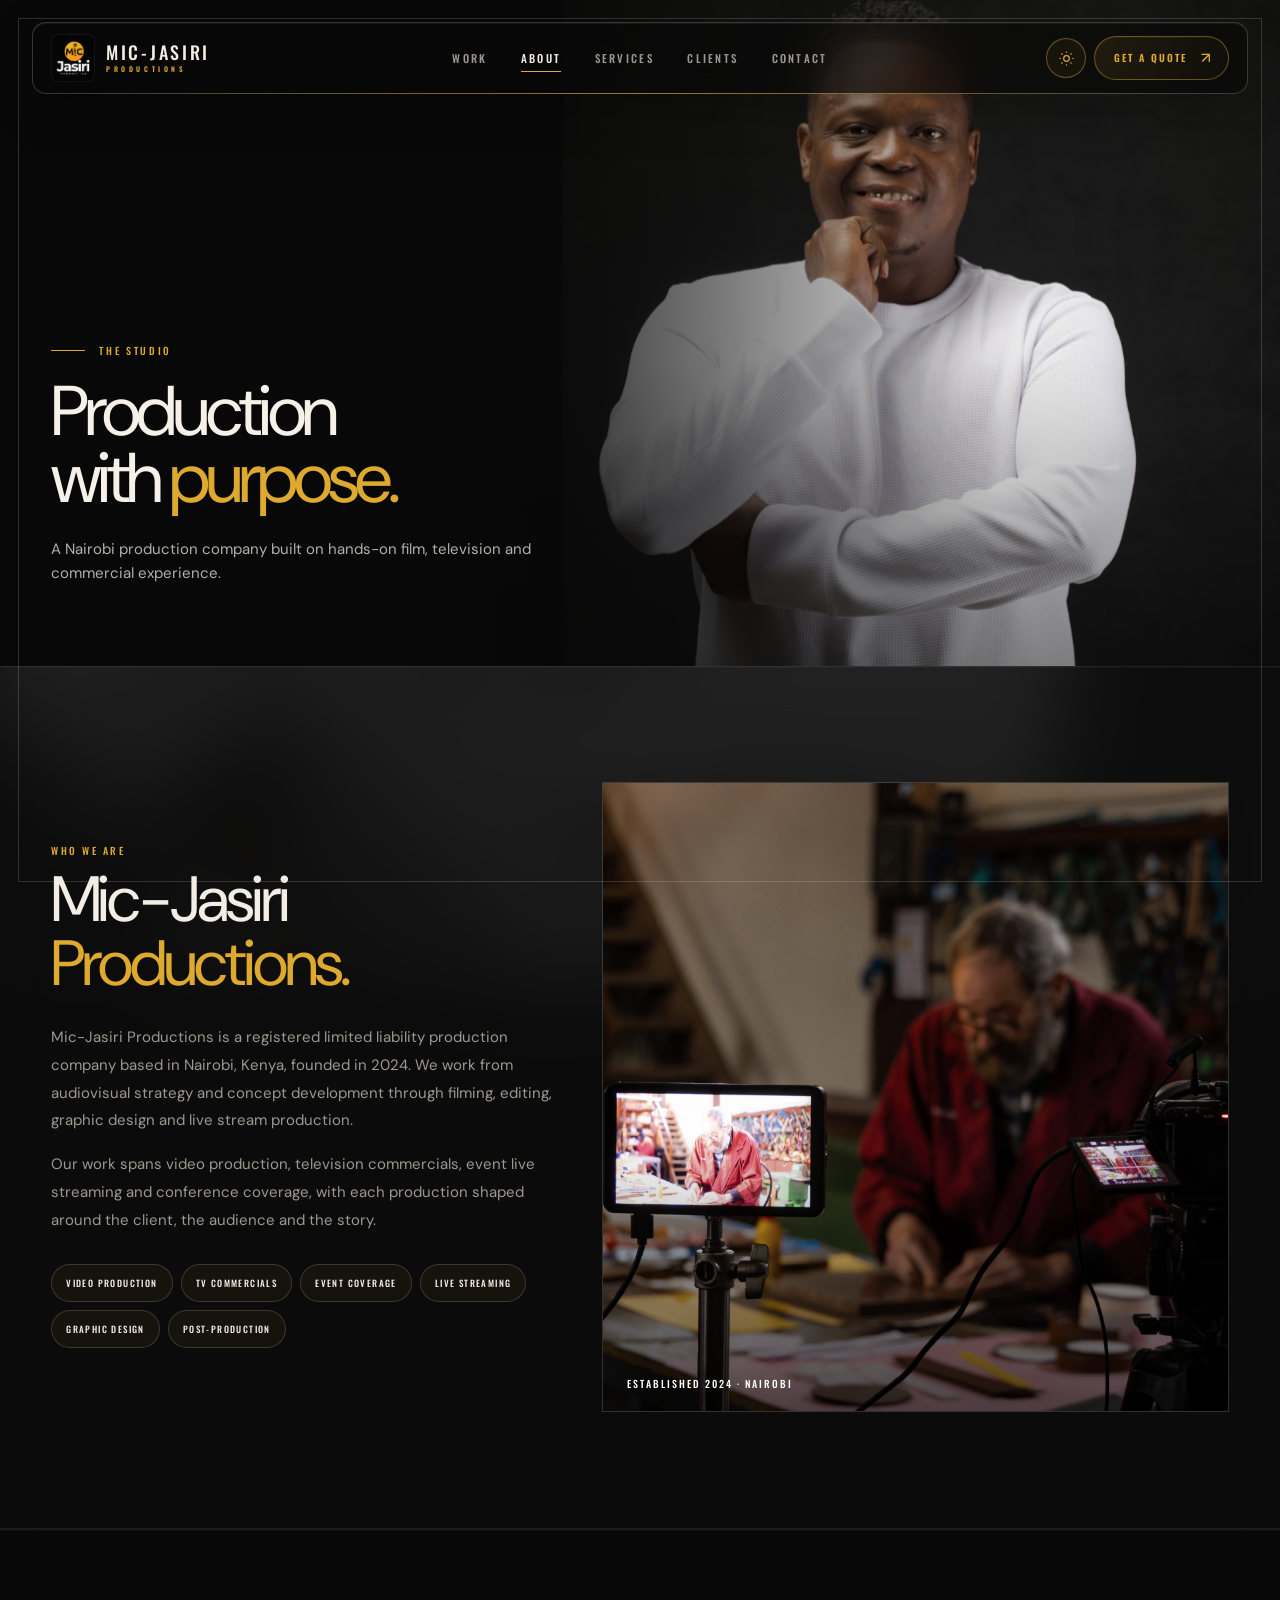
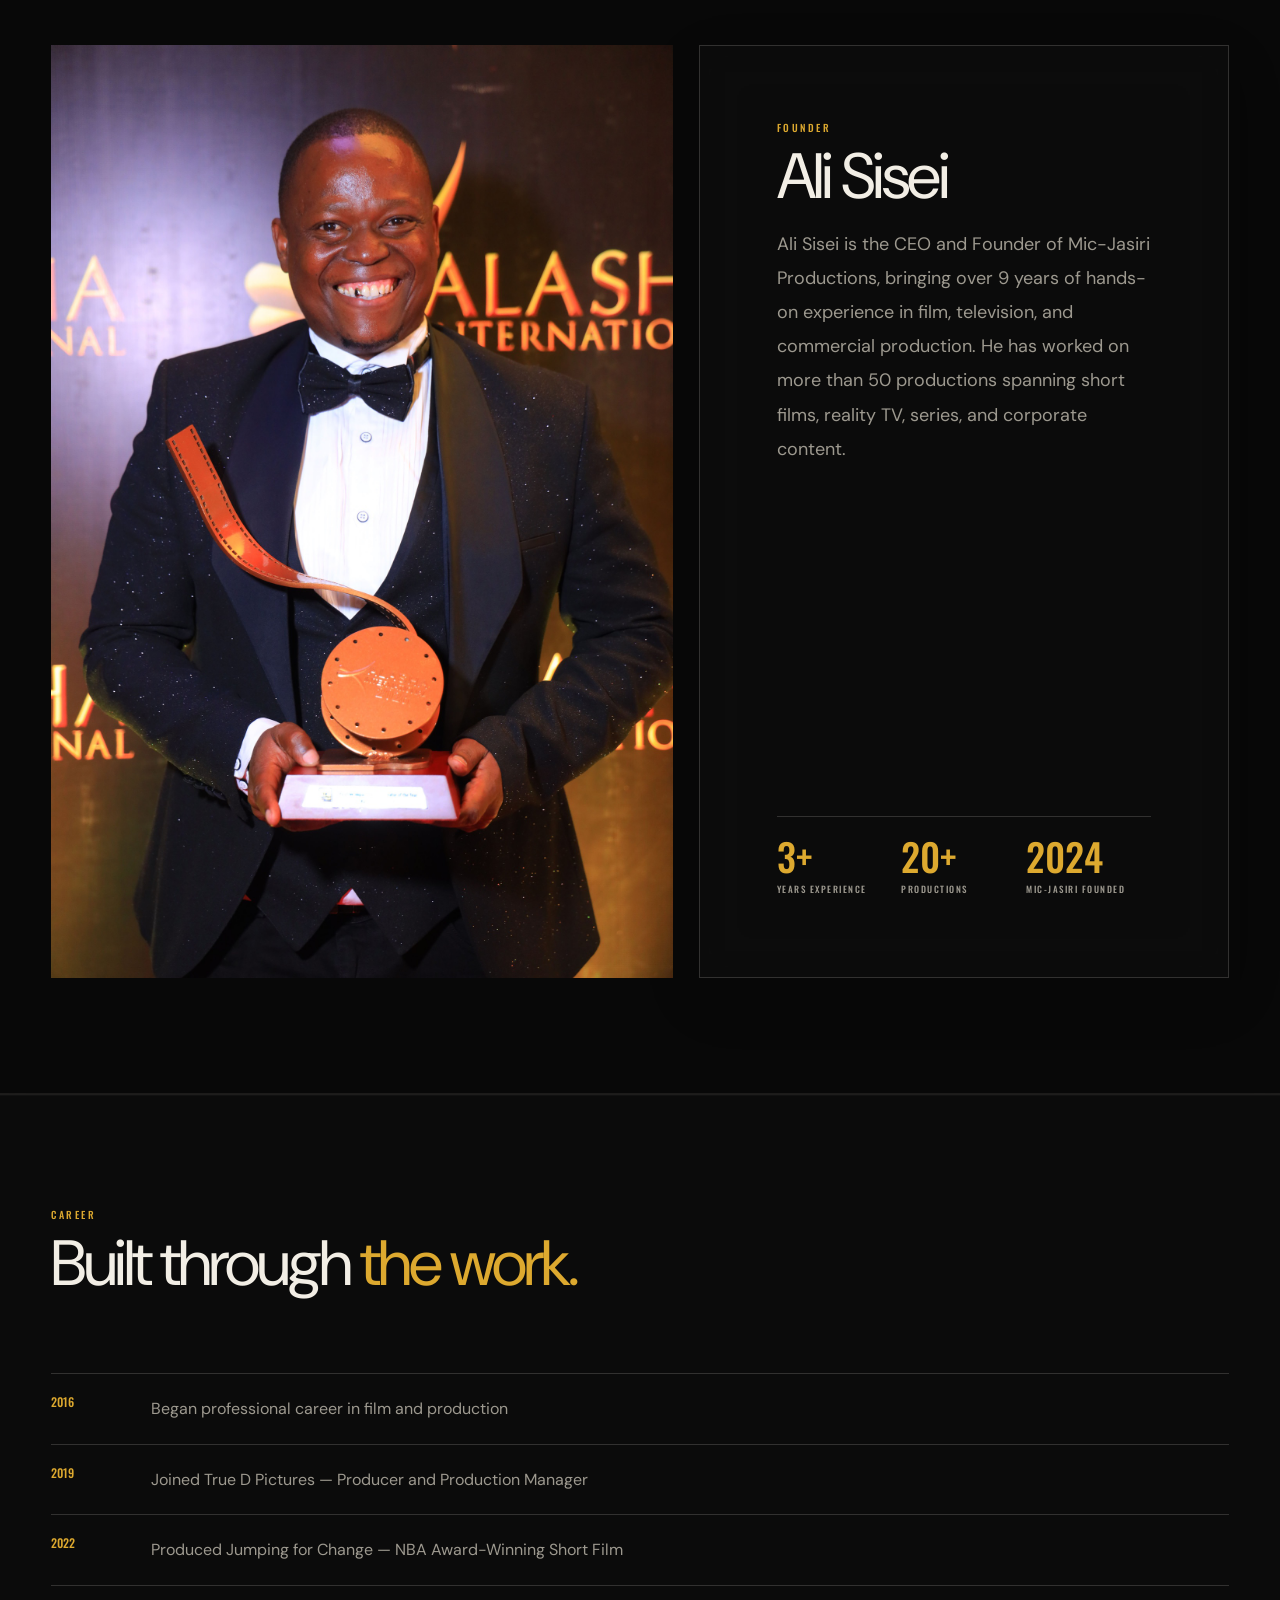
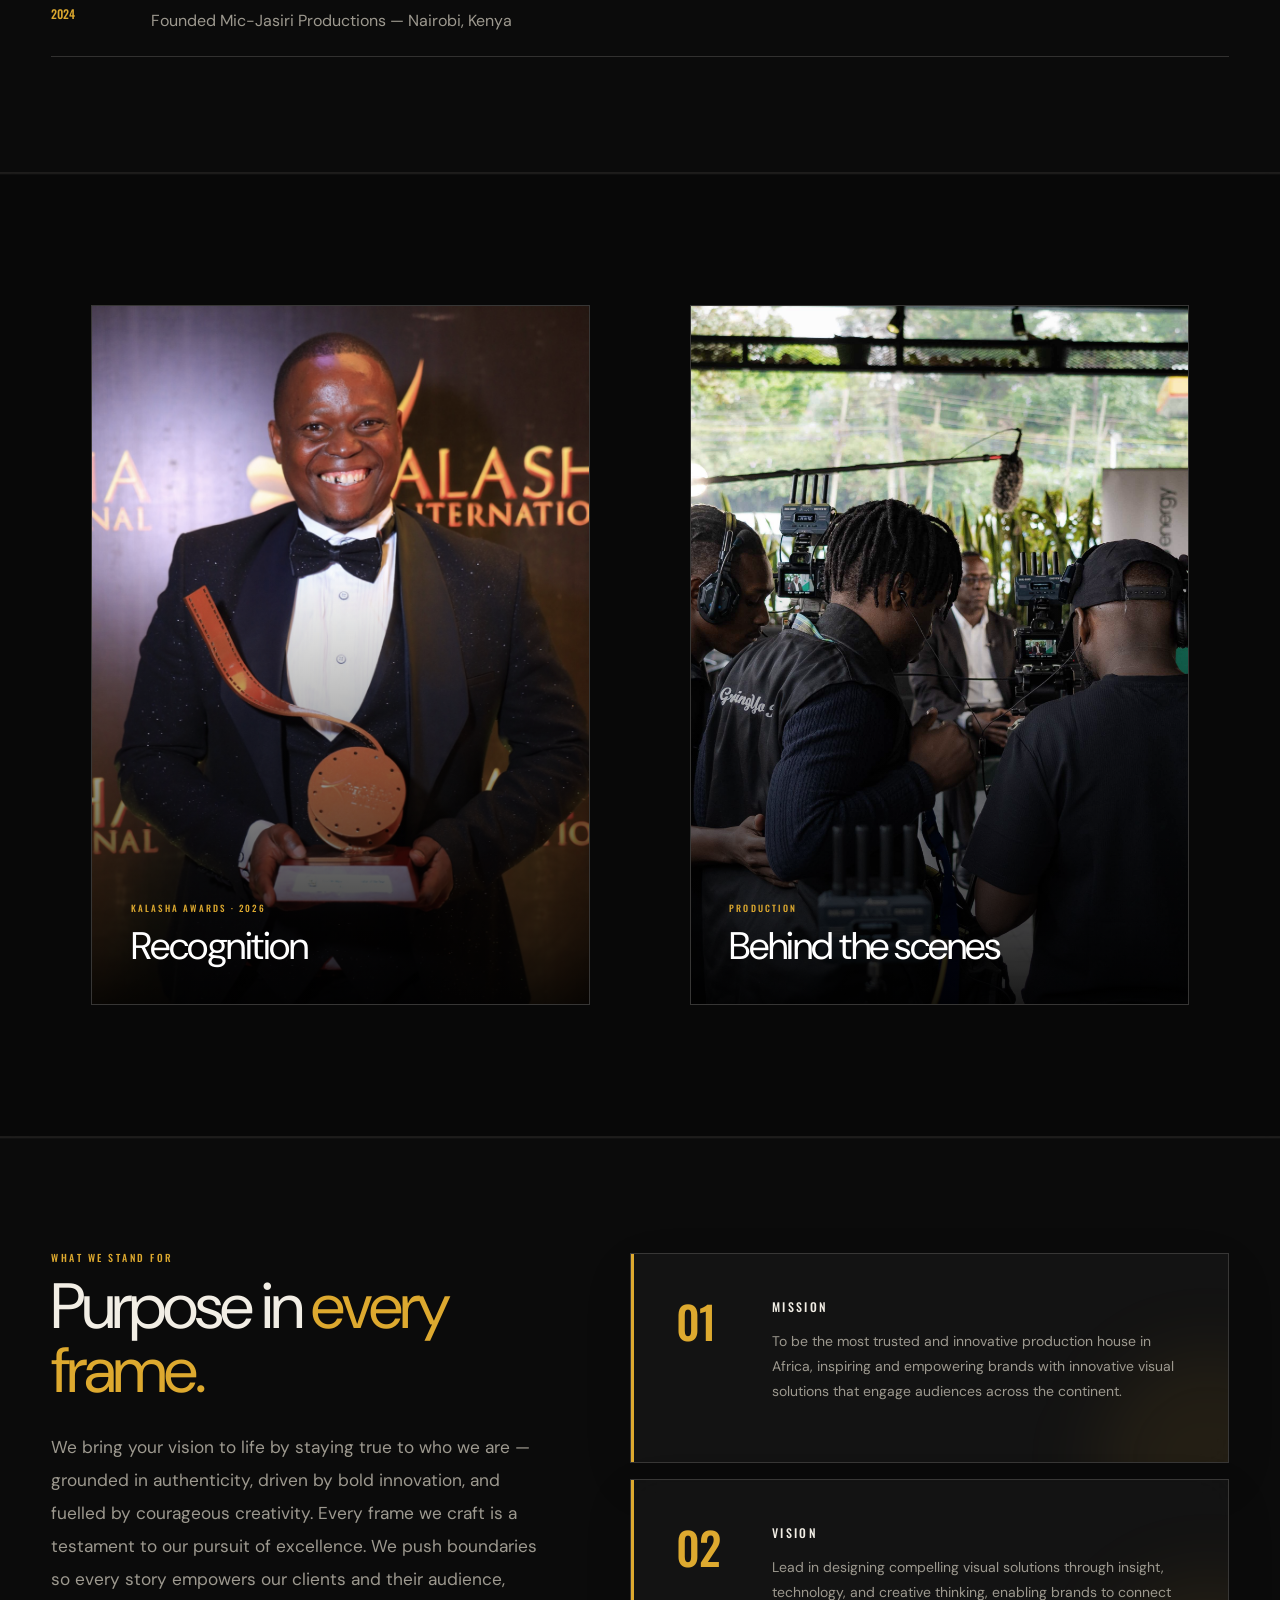
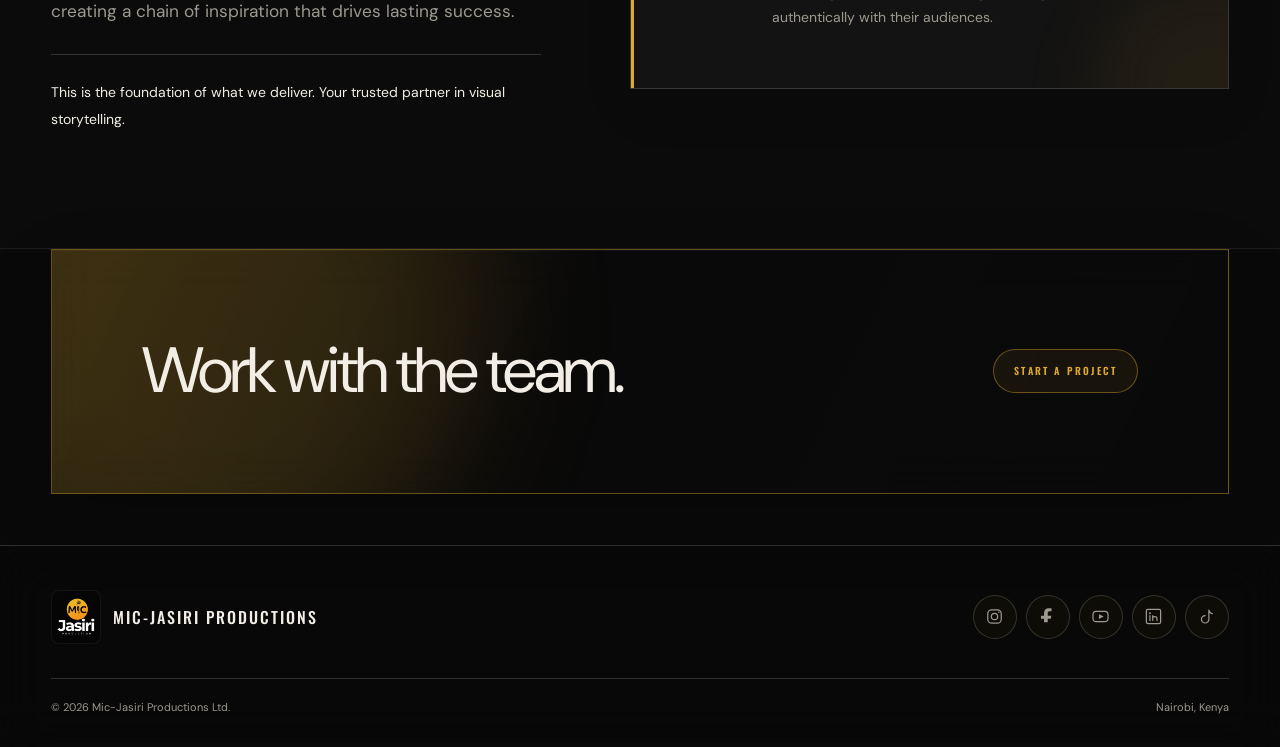
==== about.html @ e240ed96 "feat: add mission and vision section" ====
<!doctype html><html lang="en" data-theme="dark"><head><meta charset="utf-8"><meta name="viewport" content="width=device-width,initial-scale=1"><meta name="theme-color" content="#090909"><meta name="description" content="Meet Mic-Jasiri Productions and founder Ali Sisei."><title>About | Mic-Jasiri Productions</title><link rel="icon" href="faviconL.png"><link rel="stylesheet" href="assets/css/site.css?v=20260901-8"><script>(()=>{try{document.documentElement.dataset.theme=localStorage.getItem('micjasiri-theme')||'dark'}catch(error){}})()</script></head><body><a class="skip" href="#main">Skip to content</a><div class="site-frame" aria-hidden="true"></div><div class="page-wipe" aria-hidden="true"></div>
<header class="site-nav"><a class="brand" href="index.html" aria-label="Mic-Jasiri Productions home"><span class="brand-mark" aria-hidden="true"><img class="brand-logo" src="mic-jasiri-logo-white.png" alt=""></span><span class="brand-wordmark"><strong>MIC-JASIRI</strong><span>Productions</span></span></a><nav class="desktop-nav" aria-label="Primary navigation"><a href="work.html">Work</a><a href="about.html" aria-current="page">About</a><a href="services.html">Services</a><a href="clients.html">Clients</a><a href="contact.html">Contact</a></nav><div class="nav-actions"><button class="icon-button" type="button" data-theme-toggle aria-label="Switch to light mode" aria-pressed="false"><svg class="sun" viewBox="0 0 24 24"><circle cx="12" cy="12" r="4"/><path d="M12 2v2M12 20v2M4.9 4.9l1.4 1.4M17.7 17.7l1.4 1.4M2 12h2M20 12h2M4.9 19.1l1.4-1.4M17.7 6.3l1.4-1.4"/></svg><svg class="moon" viewBox="0 0 24 24"><path d="M20.5 14.2A8.5 8.5 0 0 1 9.8 3.5a8.5 8.5 0 1 0 10.7 10.7Z"/></svg></button><a class="quote-button" href="contact.html">Get a quote</a><button class="menu-button" type="button" data-menu-toggle aria-label="Open navigation menu" aria-expanded="false" aria-controls="mobilePanel"><span></span><span></span><span></span></button></div></header>
<nav class="mobile-panel" id="mobilePanel" data-mobile-panel aria-label="Mobile navigation" aria-hidden="true"><a href="index.html">Home</a><a href="work.html">Work</a><a href="about.html" aria-current="page">About</a><a href="services.html">Services</a><a href="clients.html">Clients</a><a href="contact.html">Contact</a></nav>
<main id="main"><section class="hero page-hero about-hero"><div class="hero-media"><img src="ali.jpg" alt="Ali Sisei, CEO and founder of Mic-Jasiri Productions"></div><div class="hero-content reveal"><div class="eyebrow">The studio</div><h1>Production with <em>purpose.</em></h1><p class="hero-copy">A Nairobi production company built on hands-on film, television and commercial experience.</p></div></section>
<section class="section alt"><div class="about-company-grid"><div class="about-company-copy reveal"><div class="kicker">Who we are</div><h2>Mic-Jasiri <em>Productions.</em></h2><p>Mic-Jasiri Productions is a registered limited liability production company based in Nairobi, Kenya, founded in 2024. We work from audiovisual strategy and concept development through filming, editing, graphic design and live stream production.</p><p>Our work spans video production, television commercials, event live streaming and conference coverage, with each production shaped around the client, the audience and the story.</p><div class="about-capabilities" aria-label="Production capabilities"><span>Video production</span><span>TV commercials</span><span>Event coverage</span><span>Live streaming</span><span>Graphic design</span><span>Post-production</span></div></div><figure class="about-company-image reveal"><img src="REMY4420.jpg" alt="Behind-the-scenes camera and production monitor filming an artisan at work" loading="lazy"><figcaption>Established 2024 · Nairobi</figcaption></figure></div></section>
<section class="section"><div class="intro-grid"><div class="intro-image reveal"><img src="IMG_2493.JPG" alt="Ali Sisei holding a film award at the Kalasha International Film and TV Awards" loading="lazy"></div><div class="intro-copy reveal"><div><div class="kicker">Founder</div><h2>Ali Sisei</h2><p>Ali Sisei is the CEO and Founder of Mic-Jasiri Productions, bringing over 9 years of hands-on experience in film, television, and commercial production. He has worked on more than 50 productions spanning short films, reality TV, series, and corporate content.</p></div><div class="stats"><div class="stat"><strong>3+</strong><span>Years experience</span></div><div class="stat"><strong>20+</strong><span>Productions</span></div><div class="stat"><strong>2024</strong><span>Mic-Jasiri founded</span></div></div></div></div></section>
<section class="section alt"><div class="section-heading reveal"><div><div class="kicker">Career</div><h2>Built through <em>the work.</em></h2></div></div><div class="timeline reveal"><div class="timeline-row"><strong>2016</strong><span>Began professional career in film and production</span></div><div class="timeline-row"><strong>2019</strong><span>Joined True D Pictures — Producer and Production Manager</span></div><div class="timeline-row"><strong>2022</strong><span>Produced Jumping for Change — NBA Award-Winning Short Film</span></div><div class="timeline-row"><strong>2024</strong><span>Founded Mic-Jasiri Productions — Nairobi, Kenya</span></div></div></section>
<section class="section"><div class="work-grid"><figure class="work-card reveal"><img src="assets/work/kalasha-2026.jpg" alt="Ali Sisei at the Kalasha Awards in 2026" loading="lazy"><figcaption class="work-meta"><span>Kalasha Awards · 2026</span><h3>Recognition</h3></figcaption></figure><figure class="work-card reveal"><img src="REM00304.jpg" alt="Mic-Jasiri production still" loading="lazy"><figcaption class="work-meta"><span>Production</span><h3>Behind the scenes</h3></figcaption></figure></div></section>
<section class="section alt values-section"><div class="values-layout"><div class="values-statement reveal"><div class="kicker">What we stand for</div><h2>Purpose in <em>every frame.</em></h2><p>We bring your vision to life by staying true to who we are — grounded in authenticity, driven by bold innovation, and fuelled by courageous creativity. Every frame we craft is a testament to our pursuit of excellence. We push boundaries so every story empowers our clients and their audience, creating a chain of inspiration that drives lasting success.</p><p class="values-closing">This is the foundation of what we deliver. Your trusted partner in visual storytelling.</p></div><div class="values-principles"><article class="value-card reveal"><span class="value-number">01</span><div><h3>Mission</h3><p>To be the most trusted and innovative production house in Africa, inspiring and empowering brands with innovative visual solutions that engage audiences across the continent.</p></div></article><article class="value-card reveal"><span class="value-number">02</span><div><h3>Vision</h3><p>Lead in designing compelling visual solutions through insight, technology, and creative thinking, enabling brands to connect authentically with their audiences.</p></div></article></div></div></section>
<section class="cta-panel reveal"><h2>Work with the team.</h2><a class="button" href="contact.html">Start a project</a></section></main>
<footer class="footer"><div class="footer-top"><a class="footer-brand" href="index.html"><span class="footer-brand-mark" aria-hidden="true"><img class="brand-logo" src="mic-jasiri-logo-white.png" alt=""></span><strong>MIC-JASIRI PRODUCTIONS</strong></a><div class="socials social-icons" aria-label="Social media"><a href="https://www.instagram.com/mic_jasiri?igsh=bXJtYTFuajl4eHQ2&amp;utm_source=qr" target="_blank" rel="noopener" aria-label="Instagram"><svg viewBox="0 0 24 24" aria-hidden="true"><rect x="3.5" y="3.5" width="17" height="17" rx="5"/><circle cx="12" cy="12" r="4"/><circle class="social-dot" cx="17.5" cy="6.7" r="1"/></svg></a><a href="https://www.facebook.com/share/1CodxeUPYJ/?mibextid=wwXIfr" target="_blank" rel="noopener" aria-label="Facebook"><svg viewBox="0 0 24 24" aria-hidden="true"><path class="social-fill" d="M14.2 8.2h3V4.4c-.5-.1-2.2-.2-4.1-.2-4 0-6.7 2.4-6.7 6.9V15H2v4.3h4.4V24h5.3v-4.7h4.4l.7-4.3h-5.1v-3.5c0-1.3.4-3.3 2.5-3.3Z" transform="translate(2 -2) scale(.88)"/></svg></a><a href="https://www.youtube.com/@MICJASIRI" target="_blank" rel="noopener" aria-label="YouTube"><svg viewBox="0 0 24 24" aria-hidden="true"><rect x="2.5" y="5.5" width="19" height="13" rx="4"/><path class="social-fill" d="m10 9 6 3-6 3Z"/></svg></a><a href="https://www.linkedin.com/company/mic-jasiri/" target="_blank" rel="noopener" aria-label="LinkedIn"><svg viewBox="0 0 24 24" aria-hidden="true"><rect x="3" y="3" width="18" height="18" rx="2"/><circle class="social-fill" cx="7.5" cy="8" r="1.3"/><path d="M7.5 11v6M11 17v-6m0 2.6c.8-1.8 5.5-2.2 5.5 1.5V17"/></svg></a><a href="https://www.tiktok.com/@mic.jasiri.produc?_r=1&amp;_t=ZS-95igLde9VGX" target="_blank" rel="noopener" aria-label="TikTok"><svg viewBox="0 0 24 24" aria-hidden="true"><path d="M15 4v11.5a4.7 4.7 0 1 1-4.7-4.7M15 4c.4 2.5 1.8 4 4.5 4.5"/></svg></a></div></div><div class="footer-bottom"><span>© 2026 Mic-Jasiri Productions Ltd.</span><span>Nairobi, Kenya</span></div></footer><script src="assets/js/site.js"></script></body></html>
---- assets/css/site.css ----
@import url('https://fonts.googleapis.com/css2?family=DM+Sans:wght@300;400;500;600&family=Oswald:wght@400;500;600&family=Playfair+Display:ital,wght@0,500;1,500&display=swap');

:root{
  color-scheme:dark;
  --bg:#090909;--surface:#101010;--surface-2:#171717;--text:#f2eee5;--muted:#9d998f;
  --yellow:#dda92f;--line:rgba(244,238,229,.17);--line-strong:rgba(221,169,47,.42);
  --ribbon:rgba(8,8,8,.68);--frame:18px;--gutter:clamp(20px,4vw,64px);--nav-h:72px;
  --sans:'DM Sans',sans-serif;--cond:'Oswald',sans-serif;--serif:'Playfair Display',serif;
}
html[data-theme="light"]{color-scheme:light;--bg:#ece8df;--surface:#f7f3eb;--surface-2:#ddd7cb;--text:#17140f;--muted:#716b61;--yellow:#9a6200;--line:rgba(23,20,15,.18);--line-strong:rgba(154,98,0,.4);--ribbon:rgba(247,243,235,.7)}
*{box-sizing:border-box}html{scroll-behavior:smooth;scroll-padding-top:calc(var(--nav-h) + 42px)}body{margin:0;background:var(--bg);color:var(--text);font-family:var(--sans);font-size:16px;line-height:1.6;overflow-x:hidden}body.menu-open{overflow:hidden}a{color:inherit;text-decoration:none}img,video{display:block;max-width:100%}button,input,select,textarea{font:inherit}.skip{position:fixed;left:18px;top:-80px;z-index:1000;background:var(--yellow);color:#090909;padding:12px 18px}.skip:focus{top:18px}:focus-visible{outline:2px solid var(--yellow);outline-offset:4px}

.site-frame{position:fixed;z-index:90;inset:var(--frame);border:1px solid var(--line);pointer-events:none}.site-nav{position:fixed;z-index:100;top:clamp(14px,1.8vw,22px);left:50%;transform:translateX(-50%);width:min(1350px,calc(100% - clamp(32px,5vw,80px)));height:var(--nav-h);display:grid;grid-template-columns:minmax(210px,1fr) auto minmax(210px,1fr);align-items:center;padding:0 18px;background:var(--ribbon);border:1px solid rgba(244,238,229,.2);border-radius:14px;box-shadow:0 16px 48px rgba(0,0,0,.22),inset 0 1px rgba(255,255,255,.055);backdrop-filter:blur(24px) saturate(1.16);-webkit-backdrop-filter:blur(24px) saturate(1.16);transition:height .35s,background .35s,box-shadow .35s}.site-nav:after{content:"";position:absolute;left:18px;right:18px;bottom:-1px;height:1px;background:linear-gradient(90deg,transparent,rgba(221,169,47,.22) 18%,rgba(221,169,47,.58) 50%,rgba(221,169,47,.22) 82%,transparent)}.site-nav.compact{height:58px;background:rgba(8,8,8,.82);box-shadow:0 11px 34px rgba(0,0,0,.28),inset 0 1px rgba(255,255,255,.05)}html[data-theme="light"] .site-nav{border-color:rgba(23,20,15,.15);box-shadow:0 16px 42px rgba(60,48,30,.15),inset 0 1px rgba(255,255,255,.52)}html[data-theme="light"] .site-nav.compact{background:rgba(247,243,235,.84)}
.brand{display:flex;align-items:center;gap:11px;justify-self:start;isolation:isolate}.brand-wordmark{display:grid;line-height:1}.brand-wordmark strong{font:500 18px/1 var(--cond);letter-spacing:2.7px}.brand-wordmark span{margin-top:5px;color:var(--yellow);font:600 7px/1 var(--cond);letter-spacing:3.6px;text-transform:uppercase}
.desktop-nav{display:flex;align-items:center;gap:clamp(22px,2.6vw,42px)}.desktop-nav a{position:relative;padding:10px 0;color:var(--muted);font:500 11px/1 var(--cond);letter-spacing:2.3px;text-transform:uppercase;transition:color .25s}.desktop-nav a:after{content:"";position:absolute;left:0;right:100%;bottom:2px;height:1px;background:var(--yellow);transition:right .3s}.desktop-nav a:hover,.desktop-nav a[aria-current="page"]{color:var(--text)}.desktop-nav a:hover:after,.desktop-nav a[aria-current="page"]:after{right:0}
.nav-actions{justify-self:end;display:flex;align-items:center;gap:8px}.icon-button,.menu-button{width:40px;height:40px;display:grid;place-items:center;border:1px solid var(--line-strong);border-radius:50%;background:rgba(221,169,47,.055);color:var(--yellow);cursor:pointer;box-shadow:inset 0 1px rgba(255,255,255,.035)}.icon-button svg{width:17px;height:17px;fill:none;stroke:currentColor;stroke-width:1.7}.icon-button .moon{display:none}html[data-theme="light"] .icon-button .sun{display:none}html[data-theme="light"] .icon-button .moon{display:block}.button{min-height:44px;display:inline-flex;align-items:center;justify-content:center;padding:0 20px;border:1px solid var(--yellow);background:var(--yellow);color:#090909;font:600 10px/1 var(--cond);letter-spacing:2.2px;text-transform:uppercase;transition:transform .25s,background .25s,color .25s}.button:hover{transform:translateY(-2px);background:#edbd4a}.quote-button{min-height:44px;display:inline-flex;align-items:center;justify-content:center;gap:14px;padding:0 17px 0 19px;border:1px solid var(--line-strong);border-radius:999px;background:linear-gradient(110deg,rgba(221,169,47,.1),rgba(221,169,47,.025));color:var(--yellow);font:600 10px/1 var(--cond);letter-spacing:2px;text-transform:uppercase;box-shadow:inset 0 1px rgba(255,255,255,.045);transition:transform .25s,border-color .25s,background .25s,color .25s}.quote-button:after{content:"↗";font:500 15px/1 var(--sans);letter-spacing:0}.quote-button:hover{transform:translateY(-2px);border-color:var(--yellow);background:var(--yellow);color:#090909}.button.ghost{background:transparent;color:var(--text);border-color:var(--line)}.button.ghost:hover{border-color:var(--yellow);color:var(--yellow);background:rgba(221,169,47,.055)}.menu-button{display:none;border-radius:10px}.menu-button span{display:block;width:20px;height:1px;background:currentColor;margin:4px;transition:.25s}.menu-button[aria-expanded="true"] span:first-child{transform:translateY(5px) rotate(45deg)}.menu-button[aria-expanded="true"] span:nth-child(2){opacity:0}.menu-button[aria-expanded="true"] span:last-child{transform:translateY(-5px) rotate(-45deg)}
.mobile-panel{position:fixed;z-index:95;inset:0;background:var(--bg);display:grid;place-content:center;gap:18px;text-align:center;opacity:0;visibility:hidden;transition:opacity .3s,visibility .3s}.mobile-panel.open{opacity:1;visibility:visible}.mobile-panel a{min-height:52px;display:grid;place-items:center;font:500 26px/1 var(--cond);letter-spacing:2px;text-transform:uppercase}.mobile-panel a[aria-current="page"]{color:var(--yellow)}

.page{min-height:100vh}.hero{position:relative;min-height:100svh;padding:calc(var(--nav-h) + 72px) var(--gutter) 54px;display:grid;align-items:end;isolation:isolate}.hero-media{position:absolute;inset:0;z-index:-3;overflow:hidden}.hero-media img,.hero-media video{width:100%;height:100%;object-fit:cover}.hero-media video{filter:saturate(.82) contrast(1.05)}.hero:before{content:"";position:absolute;z-index:-2;inset:0;background:linear-gradient(90deg,rgba(0,0,0,.8) 0%,rgba(0,0,0,.38) 46%,rgba(0,0,0,.16)),linear-gradient(0deg,rgba(0,0,0,.65),transparent 55%)}.hero-content{width:min(620px,62vw);padding-bottom:clamp(24px,5vw,72px);color:#f5f1e8}.eyebrow{display:flex;align-items:center;gap:14px;margin-bottom:22px;color:var(--yellow);font:500 10px/1 var(--cond);letter-spacing:2.7px;text-transform:uppercase}.eyebrow:before{content:"";width:34px;height:1px;background:currentColor}.hero h1{margin:0;font:400 clamp(48px,6.2vw,88px)/.96 var(--sans);letter-spacing:-4px;text-wrap:balance}.hero h1 em{color:var(--yellow);font-style:normal}.hero-copy{max-width:510px;margin:24px 0 0;color:rgba(245,241,232,.72);font-size:15px}.hero-actions{display:flex;gap:12px;align-items:center;margin-top:30px}.hero-cue{position:absolute;right:var(--gutter);bottom:45px;color:rgba(255,255,255,.7);font:500 9px/1 var(--cond);letter-spacing:2.2px;text-transform:uppercase}.hero-cue span{color:var(--yellow);font-size:18px;margin-left:12px}
.hero-actions .button.ghost{color:#fff;border-color:rgba(255,255,255,.38)}
.home-hero{min-height:100svh}.home-hero .hero-content{padding-bottom:12vh}.page-hero{min-height:74svh}.page-hero .hero-content{padding-bottom:3vh}.page-hero h1{font-size:clamp(46px,5.5vw,78px)}
.home-hero:before{background:linear-gradient(90deg,rgba(0,0,0,.58),rgba(0,0,0,.14) 58%,rgba(0,0,0,.08)),linear-gradient(0deg,rgba(0,0,0,.52),transparent 52%)}.home-hero .home-hero-copy{width:min(540px,calc(100vw - (var(--gutter) * 2)));margin-bottom:clamp(24px,4vw,54px);padding-bottom:0;text-shadow:0 3px 26px rgba(0,0,0,.38)}.home-hero .home-hero-copy h1{font-size:clamp(40px,4.5vw,60px);line-height:.98;letter-spacing:-2.8px}.home-hero .home-hero-copy .eyebrow{margin-bottom:17px}.home-hero .home-hero-copy .hero-actions{margin-top:26px}.home-glass-action{min-height:48px;display:inline-flex;align-items:center;justify-content:center;gap:14px;padding:0 20px;border:1px solid rgba(245,241,232,.28);border-radius:999px;background:rgba(8,8,8,.28);box-shadow:inset 0 1px rgba(255,255,255,.06),0 10px 32px rgba(0,0,0,.14);backdrop-filter:blur(18px) saturate(1.12);-webkit-backdrop-filter:blur(18px) saturate(1.12);color:#f5f1e8;font:500 10px/1 var(--cond);letter-spacing:1.7px;text-transform:uppercase;transition:background .25s,border-color .25s,color .25s,transform .25s}.home-glass-action span{color:var(--yellow);font-size:14px}.home-glass-action:hover{transform:translateY(-2px);border-color:rgba(221,169,47,.7);background:rgba(221,169,47,.12);color:#fff}.home-work{position:relative}.home-section-heading{display:grid;grid-template-columns:1fr minmax(260px,420px);gap:40px;align-items:end;margin-bottom:34px}.home-section-heading h2{margin:0;font:400 clamp(34px,4.1vw,58px)/1.03 var(--sans);letter-spacing:-2.5px}.home-section-heading h2 em{color:var(--yellow);font-style:normal}.home-section-heading p{margin:0;color:var(--muted);font-size:14px}.home-work-tabs{display:flex;gap:8px;margin-bottom:16px;overflow-x:auto;scrollbar-width:none}.home-work-tabs::-webkit-scrollbar{display:none}.home-work-tabs button{flex:0 0 auto;min-height:46px;display:inline-flex;align-items:center;gap:14px;padding:0 20px;border:1px solid var(--line);border-radius:999px;background:rgba(10,10,10,.28);color:var(--muted);font:500 10px/1 var(--cond);letter-spacing:1.6px;text-transform:uppercase;cursor:pointer;transition:background .25s,border-color .25s,color .25s}.home-work-tabs button span{color:var(--yellow);font-size:8px}.home-work-tabs button:hover{border-color:var(--line-strong);color:var(--text)}.home-work-tabs button[aria-selected="true"]{border-color:var(--line-strong);background:rgba(221,169,47,.1);color:var(--text)}.home-feature-panel[hidden]{display:none}.home-feature-panel.is-active{animation:work-in .42s ease both}.home-feature-card{position:relative;display:block;height:clamp(340px,42vw,540px);overflow:hidden;border:1px solid var(--line);color:#fff}.home-feature-card img{width:100%;height:100%;object-fit:cover;filter:saturate(.82);transition:transform .75s cubic-bezier(.2,.7,.2,1),filter .45s}.home-feature-card:after{content:"";position:absolute;inset:0;background:linear-gradient(90deg,rgba(0,0,0,.74),rgba(0,0,0,.06) 64%),linear-gradient(0deg,rgba(0,0,0,.58),transparent 48%)}.home-feature-card:hover img{transform:scale(1.025);filter:saturate(1)}.home-feature-copy{position:absolute;z-index:2;left:clamp(24px,4vw,54px);bottom:clamp(24px,4vw,48px);display:grid}.home-feature-copy>span{color:var(--yellow);font:500 9px/1 var(--cond);letter-spacing:2px;text-transform:uppercase}.home-feature-copy strong{margin-top:10px;font:400 clamp(30px,4vw,54px)/1 var(--sans);letter-spacing:-2px}.home-feature-copy small{margin-top:18px;color:rgba(255,255,255,.72);font:500 9px/1 var(--cond);letter-spacing:1.6px;text-transform:uppercase}.home-work-footer{min-height:76px;display:flex;align-items:center;justify-content:space-between;gap:24px;border-bottom:1px solid var(--line);color:var(--muted);font-size:11px}.home-work-footer>a{min-height:44px;display:inline-flex;align-items:center;gap:12px;color:var(--text);font:500 10px/1 var(--cond);letter-spacing:1.7px;text-transform:uppercase}.home-work-footer>a span{color:var(--yellow);font-size:15px}.home-work-footer>a:hover{color:var(--yellow)}.home-studio .intro-image{min-height:520px}.home-studio .intro-copy{padding:clamp(32px,5vw,66px)}.home-studio .intro-copy h2{font-size:clamp(34px,4.2vw,56px)}
.home-feature-grid{display:grid;grid-template-columns:repeat(2,minmax(0,1fr));gap:clamp(12px,1.5vw,20px)}.home-feature-grid .home-feature-card{height:clamp(330px,34vw,470px)}.home-feature-grid .home-feature-copy{left:clamp(22px,2.6vw,38px);right:22px;bottom:clamp(22px,2.6vw,34px)}.home-feature-grid .home-feature-copy strong{font-size:clamp(27px,3vw,42px)}.home-portfolio-action{display:flex;justify-content:center;padding-top:30px}.home-portfolio-action .button{min-width:min(100%,320px);border-radius:999px;background:rgba(221,169,47,.06)}.home-portfolio-action .button span{margin-left:12px;color:var(--yellow);font-size:15px}.home-portfolio-action .button:hover span{color:inherit}

.section{padding:clamp(78px,9vw,140px) var(--gutter)}.section.alt{background:var(--surface)}.section.image-atmosphere{position:relative;isolation:isolate;overflow:hidden}.section.image-atmosphere:before{content:"";position:absolute;z-index:-2;inset:-44px;background:var(--section-backdrop) center/cover no-repeat;filter:blur(26px) saturate(.7);opacity:.09;transform:scale(1.06)}.section.image-atmosphere:after{content:"";position:absolute;z-index:-1;inset:0;background:linear-gradient(90deg,var(--surface),color-mix(in srgb,var(--surface) 86%,transparent),var(--surface))}.section-heading{display:grid;grid-template-columns:1fr minmax(260px,450px);gap:40px;align-items:end;margin-bottom:clamp(38px,6vw,82px)}.section-heading h2{margin:0;font:400 clamp(38px,5vw,72px)/1 var(--sans);letter-spacing:-3px}.section-heading h2 em{color:var(--yellow);font-style:normal}.section-heading p{margin:0;color:var(--muted);font-size:15px}.kicker{margin-bottom:12px;color:var(--yellow);font:500 10px/1 var(--cond);letter-spacing:2.5px;text-transform:uppercase}
.work-grid{display:grid;grid-template-columns:repeat(12,minmax(0,1fr));gap:clamp(10px,1.5vw,22px)}.work-card{position:relative;grid-column:span 6;min-height:clamp(440px,55vw,700px);overflow:hidden;background:#111;border:1px solid var(--line);color:#fff}.work-card.wide{grid-column:1/-1;min-height:clamp(520px,60vw,780px)}.work-card.third{grid-column:span 4;min-height:480px}.work-card img{position:absolute;inset:0;width:100%;height:100%;object-fit:cover;filter:saturate(.78);transition:transform .8s cubic-bezier(.2,.7,.2,1),filter .5s}.work-card:after{content:"";position:absolute;inset:0;background:linear-gradient(180deg,transparent 38%,rgba(0,0,0,.9))}.work-card:hover img{transform:scale(1.035);filter:saturate(1)}.work-meta{position:absolute;z-index:2;left:clamp(20px,3vw,42px);right:clamp(20px,3vw,42px);bottom:clamp(20px,3vw,38px)}.work-meta span{color:var(--yellow);font:500 9px/1 var(--cond);letter-spacing:2.2px;text-transform:uppercase}.work-meta h3{margin:8px 0 0;font:400 clamp(28px,3vw,48px)/1 var(--sans);letter-spacing:-1.5px}.work-meta p{max-width:500px;margin:12px 0 0;color:rgba(255,255,255,.68);font-size:13px}
.work-hero{min-height:68svh}.work-hero .hero-content{padding-bottom:clamp(26px,4vw,52px)}.work-explorer{position:relative;isolation:isolate;overflow:hidden;background:var(--surface)}.work-explorer:before{content:"";position:absolute;z-index:-2;inset:-38px;background:var(--work-backdrop) center/cover no-repeat;filter:blur(24px) saturate(.75);opacity:.11;transform:scale(1.05);transition:background-image .5s,opacity .5s}.work-explorer:after{content:"";position:absolute;z-index:-1;inset:0;background:linear-gradient(180deg,var(--surface) 0%,color-mix(in srgb,var(--surface) 89%,transparent) 48%,var(--surface) 100%)}.work-intro{display:grid;grid-template-columns:minmax(0,1fr) minmax(280px,430px);gap:40px;align-items:end;margin-bottom:42px}.work-intro h2{margin:0;font:400 clamp(36px,4.3vw,62px)/1 var(--sans);letter-spacing:-2.5px}.work-intro h2 em{color:var(--yellow);font-style:normal}.work-intro p{margin:0;color:var(--muted);font-size:14px}.work-filters{display:flex;gap:10px;padding:10px 0 34px;overflow-x:auto;scrollbar-width:none}.work-filters::-webkit-scrollbar{display:none}.work-filter{flex:0 0 auto;min-height:46px;padding:0 23px;border:1px solid var(--line);border-radius:999px;background:color-mix(in srgb,var(--surface) 84%,transparent);color:var(--muted);font:500 10px/1 var(--cond);letter-spacing:1.8px;text-transform:uppercase;cursor:pointer;transition:background .25s,border-color .25s,color .25s,transform .25s}.work-filter:hover{border-color:var(--line-strong);color:var(--text)}.work-filter[aria-selected="true"]{background:var(--yellow);border-color:var(--yellow);color:#090909}.work-panel[hidden]{display:none}.work-panel.is-active{animation:work-in .42s ease both}@keyframes work-in{from{opacity:0;transform:translateY(12px)}to{opacity:1;transform:none}}.work-panel-head{display:flex;align-items:end;justify-content:space-between;gap:28px;padding:26px 0;border-top:1px solid var(--line)}.work-panel-head span{color:var(--yellow);font:500 10px/1 var(--cond);letter-spacing:2px;text-transform:uppercase}.work-panel-head h3{margin:9px 0 0;font:400 clamp(28px,3vw,43px)/1 var(--sans);letter-spacing:-1.5px}.work-panel-head p{max-width:430px;margin:0;color:var(--muted);font-size:13px}.portfolio-grid{display:grid;grid-template-columns:repeat(3,minmax(0,1fr));gap:14px}.portfolio-card{position:relative;min-height:clamp(390px,40vw,580px);overflow:hidden;border:1px solid var(--line);background:#111;color:#fff}.portfolio-card img{position:absolute;inset:0;width:100%;height:100%;object-fit:cover;filter:saturate(.8);transition:transform .7s cubic-bezier(.2,.7,.2,1),filter .45s}.portfolio-card:after{content:"";position:absolute;inset:0;background:linear-gradient(180deg,transparent 38%,rgba(0,0,0,.88))}.portfolio-card:hover img{transform:scale(1.03);filter:saturate(1)}.portfolio-card .work-meta{left:24px;right:24px;bottom:24px}.portfolio-card .work-meta h3{font-size:clamp(25px,2.4vw,36px)}.portfolio-gallery{display:grid;grid-template-columns:repeat(3,minmax(0,1fr));gap:14px}.portfolio-shot{margin:0;position:relative;aspect-ratio:4/3;overflow:hidden;border:1px solid var(--line);background:#111}.portfolio-shot img{width:100%;height:100%;object-fit:cover;filter:saturate(.82);transition:transform .65s,filter .4s}.portfolio-shot:hover img{transform:scale(1.025);filter:saturate(1)}.portfolio-shot figcaption{position:absolute;inset:auto 14px 12px;color:rgba(255,255,255,.82);font:500 8px/1 var(--cond);letter-spacing:1.6px;text-transform:uppercase;text-shadow:0 2px 12px #000}.portfolio-feature{display:grid;grid-template-columns:minmax(0,1.3fr) minmax(280px,.7fr);min-height:540px;border:1px solid var(--line);background:color-mix(in srgb,var(--surface-2) 80%,transparent)}.portfolio-feature-image{min-height:420px}.portfolio-feature-image img{width:100%;height:100%;object-fit:cover}.portfolio-feature-copy{display:flex;flex-direction:column;justify-content:center;padding:clamp(30px,5vw,64px)}.portfolio-feature-copy .kicker{margin-bottom:16px}.portfolio-feature-copy h3{margin:0;font:400 clamp(32px,4vw,52px)/1 var(--sans);letter-spacing:-2px}.portfolio-feature-copy p{margin:20px 0 28px;color:var(--muted);font-size:14px}.portfolio-feature-copy .button{align-self:flex-start}
.image-marquee{overflow:hidden;border-top:1px solid var(--line);border-bottom:1px solid var(--line);padding:14px 0}.image-track{display:flex;width:max-content;gap:14px;animation:marquee 45s linear infinite}.image-track img{width:320px;height:210px;object-fit:cover;filter:saturate(.78)}@keyframes marquee{to{transform:translateX(-50%)}}
.intro-grid{display:grid;grid-template-columns:1.08fr .92fr;gap:clamp(16px,2vw,30px)}.intro-image{min-height:650px}.intro-image img{width:100%;height:100%;object-fit:cover}.intro-copy{display:flex;flex-direction:column;justify-content:space-between;padding:clamp(34px,6vw,86px);background:var(--surface);border:1px solid var(--line)}.intro-copy h2{margin:0;font:400 clamp(38px,5vw,68px)/1 var(--sans);letter-spacing:-3px}.intro-copy p{color:var(--muted);font-size:clamp(15px,1.5vw,18px);line-height:1.9}.stats{display:grid;grid-template-columns:repeat(3,1fr);margin-top:44px;border-top:1px solid var(--line)}.stat{padding-top:20px}.stat strong{display:block;color:var(--yellow);font:500 38px/1 var(--cond)}.stat span{font:500 9px/1.4 var(--cond);letter-spacing:1.5px;text-transform:uppercase;color:var(--muted)}
.about-company-grid{display:grid;grid-template-columns:minmax(0,.9fr) minmax(0,1.1fr);gap:clamp(18px,3vw,46px);align-items:stretch}.about-company-copy{padding:clamp(30px,5vw,70px) 0}.about-company-copy h2{margin:12px 0 28px;font:400 clamp(40px,5vw,68px)/1 var(--sans);letter-spacing:-3px}.about-company-copy h2 em{color:var(--yellow);font-style:normal}.about-company-copy p{max-width:650px;margin:0 0 16px;color:var(--muted);font-size:15px;line-height:1.85}.about-capabilities{display:flex;flex-wrap:wrap;gap:8px;margin-top:30px}.about-capabilities span{min-height:38px;display:inline-flex;align-items:center;padding:0 14px;border:1px solid var(--line);border-radius:999px;background:rgba(221,169,47,.05);color:var(--text);font:500 9px/1 var(--cond);letter-spacing:1.4px;text-transform:uppercase}.about-company-image{position:relative;min-height:560px;margin:0;overflow:hidden;border:1px solid var(--line)}.about-company-image img{width:100%;height:100%;object-fit:cover;filter:saturate(.82)}.about-company-image:after{content:"";position:absolute;inset:0;background:linear-gradient(0deg,rgba(0,0,0,.58),transparent 44%)}.about-company-image figcaption{position:absolute;z-index:2;left:24px;bottom:22px;color:#fff;font:500 10px/1 var(--cond);letter-spacing:2px;text-transform:uppercase}
.service-list{border-top:1px solid var(--line)}.service-row{display:grid;grid-template-columns:60px 1fr minmax(200px,420px);gap:24px;align-items:center;min-height:104px;border-bottom:1px solid var(--line);transition:background .25s,padding .25s}.service-row:hover{background:rgba(244,189,22,.04);padding-left:14px}.service-row>span{color:var(--yellow);font:500 10px/1 var(--cond)}.service-row h3{margin:0;font:400 clamp(22px,2.5vw,36px)/1.1 var(--sans);letter-spacing:-1px}.service-row p{margin:0;color:var(--muted);font-size:13px}.services-gallery{display:grid;grid-template-columns:repeat(3,1fr);gap:14px;margin-top:60px}.services-gallery figure{margin:0;position:relative;aspect-ratio:4/5;overflow:hidden}.services-gallery img{width:100%;height:100%;object-fit:cover;transition:.6s}.services-gallery figure:hover img{transform:scale(1.03)}.services-gallery figcaption{position:absolute;inset:auto 18px 16px;color:white;font:500 10px/1 var(--cond);letter-spacing:2px;text-transform:uppercase;text-shadow:0 2px 12px black}
.service-visual-grid{display:grid;grid-template-columns:repeat(2,minmax(0,1fr));gap:16px}.service-visual-card{position:relative;min-height:clamp(430px,42vw,560px);overflow:hidden;border:1px solid var(--line);color:#fff}.service-visual-card img{width:100%;height:100%;object-fit:cover;filter:saturate(.78);transition:transform .7s cubic-bezier(.2,.7,.2,1),filter .4s}.service-visual-card:after{content:"";position:absolute;inset:0;background:linear-gradient(0deg,rgba(0,0,0,.92),rgba(0,0,0,.1) 74%),linear-gradient(90deg,rgba(0,0,0,.22),transparent)}.service-visual-card:hover img{transform:scale(1.025);filter:saturate(.98)}.service-visual-copy{position:absolute;z-index:2;left:clamp(22px,3vw,38px);right:clamp(22px,3vw,38px);bottom:clamp(22px,3vw,34px)}.service-visual-copy>span{color:var(--yellow);font:500 9px/1 var(--cond);letter-spacing:2px}.service-visual-copy h3{margin:10px 0 12px;font:400 clamp(28px,3.2vw,44px)/1 var(--sans);letter-spacing:-1.8px}.service-visual-copy p{max-width:520px;margin:0 0 20px;color:rgba(255,255,255,.68);font-size:13px;line-height:1.65}.service-visual-copy ul{margin:0;padding:0;list-style:none}.service-visual-copy li{min-height:38px;display:flex;align-items:center;border-top:1px solid rgba(255,255,255,.2);color:rgba(255,255,255,.78);font:500 9px/1.3 var(--cond);letter-spacing:1.5px;text-transform:uppercase}.service-visual-copy li:last-child{border-bottom:1px solid rgba(255,255,255,.2)}
.timeline{border-top:1px solid var(--line)}.timeline-row{display:grid;grid-template-columns:100px 1fr;padding:22px 0;border-bottom:1px solid var(--line)}.timeline-row strong{color:var(--yellow);font:500 12px/1 var(--cond)}.timeline-row span{color:var(--muted)}
.client-grid{display:grid;grid-template-columns:repeat(3,1fr);border-top:1px solid var(--line);border-left:1px solid var(--line)}.client{min-height:180px;padding:30px;display:grid;place-content:center;border-right:1px solid var(--line);border-bottom:1px solid var(--line);text-align:center}.client strong{font:500 22px/1 var(--cond);letter-spacing:1.4px;text-transform:uppercase}.client span{margin-top:10px;color:var(--muted);font:500 9px/1 var(--cond);letter-spacing:1.5px;text-transform:uppercase}.testimonial-grid{display:grid;grid-template-columns:repeat(3,1fr);gap:16px}.testimonial{min-height:390px;padding:clamp(28px,4vw,50px);display:flex;flex-direction:column;justify-content:space-between;background:var(--surface);border:1px solid var(--line)}.testimonial blockquote{margin:0;font:500 clamp(21px,2.2vw,31px)/1.45 var(--serif)}.testimonial footer{display:grid;color:var(--muted);font-size:12px}.testimonial footer strong{color:var(--yellow);font:500 12px/1 var(--cond);letter-spacing:1.4px;text-transform:uppercase}
.project-hero{min-height:94svh}.project-hero .hero-content{width:min(920px,78vw);padding-bottom:clamp(22px,4vw,55px)}.project-hero h1{font-size:clamp(52px,8vw,112px);letter-spacing:-5px}.project-back{position:absolute;z-index:5;left:var(--gutter);top:calc(var(--nav-h) + clamp(58px,7vw,92px));min-height:44px;display:flex;align-items:center;padding-right:12px;color:rgba(255,255,255,.75);font:500 9px/1 var(--cond);letter-spacing:2.2px;text-transform:uppercase}.project-back:hover{color:var(--yellow)}
.project-overview{display:grid;grid-template-columns:minmax(240px,.65fr) 1.35fr;gap:clamp(44px,9vw,150px)}.project-number{color:var(--yellow);font:500 clamp(50px,8vw,120px)/.8 var(--cond);letter-spacing:-3px}.project-summary h2{margin:0 0 24px;font:400 clamp(32px,4.5vw,62px)/1.05 var(--sans);letter-spacing:-2.5px}.project-summary p{max-width:720px;margin:0;color:var(--muted);font-size:clamp(16px,1.5vw,19px);line-height:1.9}.project-credits{display:grid;grid-template-columns:repeat(4,1fr);margin-top:clamp(44px,7vw,90px);border-top:1px solid var(--line);border-left:1px solid var(--line)}.credit{min-height:130px;padding:24px;border-right:1px solid var(--line);border-bottom:1px solid var(--line)}.credit span{display:block;color:var(--yellow);font:500 9px/1 var(--cond);letter-spacing:1.8px;text-transform:uppercase}.credit strong{display:block;margin-top:12px;font-weight:400;font-size:15px}
.project-gallery{display:grid;grid-template-columns:repeat(12,minmax(0,1fr));gap:clamp(10px,1.5vw,22px);padding:0 var(--gutter) clamp(80px,10vw,150px)}.project-frame{grid-column:span 6;margin:0;overflow:hidden;background:var(--surface)}.project-frame.full{grid-column:1/-1}.project-frame.portrait{grid-column:span 5}.project-frame.offset{grid-column:6/-1}.project-frame img{width:100%;height:clamp(440px,58vw,820px);object-fit:cover;transition:transform .8s}.project-frame:not(.full) img{height:clamp(430px,50vw,700px)}.project-frame:hover img{transform:scale(1.018)}.project-frame figcaption{padding:12px 2px;color:var(--muted);font:500 8px/1 var(--cond);letter-spacing:1.8px;text-transform:uppercase}
.next-project{position:relative;min-height:68svh;margin:0 var(--gutter) clamp(28px,4vw,55px);display:flex;align-items:end;overflow:hidden;color:#fff}.next-project img{position:absolute;inset:0;width:100%;height:100%;object-fit:cover;filter:saturate(.75);transition:transform .8s,filter .5s}.next-project:after{content:"";position:absolute;inset:0;background:linear-gradient(0deg,rgba(0,0,0,.8),transparent 70%)}.next-project:hover img{transform:scale(1.025);filter:saturate(1)}.next-project-copy{position:relative;z-index:2;padding:clamp(28px,5vw,70px)}.next-project-copy span{color:var(--yellow);font:500 9px/1 var(--cond);letter-spacing:2.2px;text-transform:uppercase}.next-project-copy h2{margin:10px 0 0;font:400 clamp(38px,6vw,82px)/1 var(--sans);letter-spacing:-3px}
.contact-grid{display:grid;grid-template-columns:.82fr 1.18fr;gap:clamp(40px,8vw,120px)}.contact-copy h1{margin:0;font:400 clamp(48px,6vw,84px)/.98 var(--sans);letter-spacing:-4px}.contact-copy h1 em{color:var(--yellow);font-style:normal}.contact-copy>p{color:var(--muted);max-width:440px}.contact-details{display:grid;gap:20px;margin-top:42px}.contact-details a,.contact-details div{display:grid}.contact-details span{color:var(--yellow);font:500 9px/1 var(--cond);letter-spacing:2px;text-transform:uppercase}.contact-form{padding:clamp(28px,5vw,64px);background:var(--surface);border:1px solid var(--line)}.form-row{display:grid;grid-template-columns:1fr 1fr;gap:18px}.field{display:grid;gap:8px;margin-bottom:18px}.field label{font:500 10px/1 var(--cond);letter-spacing:1.8px;text-transform:uppercase}.field input,.field select,.field textarea{width:100%;border:1px solid var(--line);background:transparent;color:var(--text);padding:14px}.field textarea{min-height:140px;resize:vertical}.form-status{min-height:22px;color:var(--muted);font-size:13px}
.cta-panel{position:relative;overflow:hidden;margin:0 var(--gutter) clamp(30px,4vw,60px);padding:clamp(48px,7vw,90px);display:flex;align-items:center;justify-content:space-between;gap:30px;background:linear-gradient(115deg,rgba(221,169,47,.14),rgba(10,10,10,.7) 42%,rgba(10,10,10,.8));border:1px solid var(--line-strong);color:var(--text);box-shadow:0 22px 60px rgba(0,0,0,.18),inset 0 1px rgba(255,255,255,.04);backdrop-filter:blur(24px);-webkit-backdrop-filter:blur(24px)}.cta-panel:before{content:"";position:absolute;left:-10%;top:-80%;width:46%;aspect-ratio:1;border-radius:50%;background:rgba(221,169,47,.13);filter:blur(70px);pointer-events:none}.cta-panel h2{position:relative;margin:0;font:400 clamp(35px,5vw,65px)/1 var(--sans);letter-spacing:-3px}.cta-panel .button{position:relative;border-color:var(--line-strong);border-radius:999px;background:rgba(221,169,47,.07);color:var(--yellow)}.cta-panel .button:hover{background:var(--yellow);color:#090909}.glass-page .cta-panel{z-index:1}html[data-theme="light"] .cta-panel{background:linear-gradient(115deg,rgba(169,111,8,.1),rgba(247,243,235,.68) 42%,rgba(247,243,235,.78));box-shadow:0 22px 55px rgba(70,52,25,.12),inset 0 1px rgba(255,255,255,.4)}
.footer{padding:44px var(--gutter) 30px;border-top:1px solid var(--line)}.footer-top,.footer-bottom{display:flex;align-items:center;justify-content:space-between;gap:24px}.footer-brand{display:flex;align-items:center;gap:12px}.footer-brand img{width:42px;height:48px;object-fit:contain}.footer-brand strong{font:500 16px/1 var(--cond);letter-spacing:2px}.socials{display:flex;flex-wrap:wrap;gap:20px;color:var(--muted);font-size:12px}.socials a:hover{color:var(--yellow)}.social-icons{gap:9px}.social-icons a{width:44px;height:44px;display:grid;place-items:center;border:1px solid var(--line);border-radius:50%;background:rgba(221,169,47,.035);color:var(--muted);transition:color .25s,border-color .25s,background .25s,transform .25s}.social-icons a:hover{transform:translateY(-2px);border-color:rgba(221,169,47,.58);background:rgba(221,169,47,.1);color:var(--yellow)}.social-icons svg{width:19px;height:19px;fill:none;stroke:currentColor;stroke-width:1.55;stroke-linecap:round;stroke-linejoin:round}.social-icons .social-fill,.social-icons .social-dot{fill:currentColor;stroke:none}.footer-bottom{margin-top:34px;padding-top:20px;border-top:1px solid var(--line);color:var(--muted);font-size:11px}.whatsapp{position:fixed;z-index:80;right:28px;bottom:26px;width:54px;height:54px;display:grid;place-items:center;border-radius:50%;background:#25d366;color:white;box-shadow:0 12px 28px rgba(0,0,0,.25)}.whatsapp svg{width:25px;fill:currentColor}
.glass-page{position:relative;isolation:isolate}.page-glass-backdrop{position:fixed;z-index:0;inset:-48px;pointer-events:none;background:linear-gradient(rgba(9,9,9,.58),rgba(9,9,9,.72)),var(--page-backdrop) center/cover no-repeat;filter:blur(30px) saturate(.8);transform:scale(1.06)}.glass-page>main,.glass-page>.footer{position:relative;z-index:1}.glass-page .section{background:rgba(9,9,9,.62);border-top:1px solid rgba(244,238,229,.08);border-bottom:1px solid rgba(244,238,229,.08);box-shadow:inset 0 1px rgba(255,255,255,.025);backdrop-filter:blur(26px) saturate(1.08);-webkit-backdrop-filter:blur(26px) saturate(1.08)}.glass-page .section.alt{background:rgba(14,14,14,.7)}.glass-page .work-explorer{background:rgba(10,10,10,.64)}.glass-page .work-explorer:before{opacity:.16}.glass-page .work-explorer:after{background:linear-gradient(180deg,rgba(10,10,10,.74),rgba(10,10,10,.56) 48%,rgba(10,10,10,.74))}.glass-page .section.image-atmosphere:before{opacity:.16}.glass-page .section.image-atmosphere:after{background:linear-gradient(90deg,rgba(14,14,14,.76),rgba(14,14,14,.55),rgba(14,14,14,.76))}.glass-page .intro-copy,.glass-page .testimonial,.glass-page .contact-form,.glass-page .portfolio-feature{background:rgba(16,16,16,.68);box-shadow:0 20px 55px rgba(0,0,0,.12);backdrop-filter:blur(22px);-webkit-backdrop-filter:blur(22px)}.glass-page .client,.glass-page .credit{background:rgba(12,12,12,.28)}.glass-page .footer{background:rgba(9,9,9,.66);backdrop-filter:blur(24px);-webkit-backdrop-filter:blur(24px)}
html[data-theme="light"] .page-glass-backdrop{background:linear-gradient(rgba(236,232,223,.56),rgba(236,232,223,.72)),var(--page-backdrop) center/cover no-repeat;filter:blur(30px) saturate(.72)}html[data-theme="light"] .glass-page .section{background:rgba(247,243,235,.64);border-color:rgba(23,20,15,.1)}html[data-theme="light"] .glass-page .section.alt{background:rgba(239,234,224,.7)}html[data-theme="light"] .glass-page .work-explorer{background:rgba(247,243,235,.64)}html[data-theme="light"] .glass-page .work-explorer:after{background:linear-gradient(180deg,rgba(247,243,235,.76),rgba(247,243,235,.54) 48%,rgba(247,243,235,.76))}html[data-theme="light"] .glass-page .section.image-atmosphere:after{background:linear-gradient(90deg,rgba(239,234,224,.78),rgba(239,234,224,.54),rgba(239,234,224,.78))}html[data-theme="light"] .glass-page .intro-copy,html[data-theme="light"] .glass-page .testimonial,html[data-theme="light"] .glass-page .contact-form,html[data-theme="light"] .glass-page .portfolio-feature{background:rgba(247,243,235,.7)}html[data-theme="light"] .glass-page .client,html[data-theme="light"] .glass-page .credit{background:rgba(247,243,235,.3)}html[data-theme="light"] .glass-page .footer{background:rgba(236,232,223,.7)}
html[data-theme="light"] .hero{--yellow:#dda92f}
.reveal{opacity:0;transform:translateY(20px);transition:opacity .65s,transform .65s}.reveal.visible{opacity:1;transform:none}.page-wipe{position:fixed;z-index:500;inset:0;background:var(--yellow);transform:scaleY(0);transform-origin:bottom;pointer-events:none}.page-wipe.active{animation:wipe .7s cubic-bezier(.75,0,.25,1)}@keyframes wipe{0%{transform:scaleY(0);transform-origin:bottom}45%{transform:scaleY(1);transform-origin:bottom}55%{transform:scaleY(1);transform-origin:top}100%{transform:scaleY(0);transform-origin:top}}
@view-transition{navigation:auto}::view-transition-old(root),::view-transition-new(root){animation-duration:.45s}

@media(max-width:1100px){.site-nav{grid-template-columns:1fr auto}.desktop-nav{display:none}.menu-button{display:grid}.quote-button{display:none}.intro-grid,.about-company-grid{grid-template-columns:1fr}.intro-image{min-height:600px}.about-company-copy{padding-top:0}.about-company-image{min-height:520px}.work-card.third{grid-column:span 6}.service-row{grid-template-columns:50px 1fr}.service-row p{display:none}.testimonial-grid{grid-template-columns:1fr}.portfolio-grid,.portfolio-gallery{grid-template-columns:repeat(2,minmax(0,1fr))}}
@media(max-width:720px){:root{--frame:8px;--nav-h:64px;--gutter:20px}.site-nav,.site-nav.compact{top:14px;width:calc(100% - 28px);height:64px;padding:0 12px;border-radius:12px}.brand-wordmark{display:none}.icon-button,.menu-button{width:42px;height:42px}.hero{padding-top:110px;min-height:760px}.page-hero{min-height:72svh}.work-hero{min-height:650px}.hero-content{width:100%;padding-bottom:40px}.hero h1{font-size:clamp(43px,13vw,58px);letter-spacing:-2.6px}.hero-copy{font-size:14px}.hero-cue{display:none}.section{padding-top:76px;padding-bottom:76px}.glass-page .section{backdrop-filter:blur(18px) saturate(1.05);-webkit-backdrop-filter:blur(18px) saturate(1.05)}.page-glass-backdrop{filter:blur(22px) saturate(.78)}html[data-theme="light"] .page-glass-backdrop{filter:blur(22px) saturate(.7)}.section-heading{grid-template-columns:1fr;gap:20px}.section-heading h2{font-size:clamp(38px,12vw,52px);letter-spacing:-2px}.work-card,.work-card.wide,.work-card.third{grid-column:1/-1;min-height:480px}.work-intro{grid-template-columns:1fr;gap:18px;margin-bottom:28px}.work-filters{margin-right:-20px;padding-bottom:26px}.work-filter{min-height:46px;padding:0 19px}.work-panel-head{display:grid;gap:16px}.portfolio-grid,.portfolio-gallery{grid-template-columns:1fr}.portfolio-card{min-height:500px}.portfolio-feature{grid-template-columns:1fr;min-height:0}.portfolio-feature-image{min-height:390px}.image-track img{width:240px;height:160px}.intro-image{min-height:460px}.intro-copy{padding:30px}.stats{grid-template-columns:1fr}.stat{padding:16px 0;border-bottom:1px solid var(--line)}.service-row{min-height:82px;grid-template-columns:36px 1fr}.service-row h3{font-size:21px}.services-gallery{grid-template-columns:1fr 1fr}.client-grid{grid-template-columns:1fr}.contact-grid{grid-template-columns:1fr}.form-row{grid-template-columns:1fr}.cta-panel{display:grid;padding:42px 28px}.footer-top,.footer-bottom{align-items:flex-start;flex-direction:column}.socials{gap:14px}.whatsapp{right:18px;bottom:18px}.brand-wordmark strong{font-size:17px}}
@media(max-width:720px){.project-hero{min-height:82svh}.project-hero .hero-content{width:100%}.project-hero h1{font-size:clamp(44px,13vw,62px);letter-spacing:-2.8px}.project-back{top:100px}.project-overview{grid-template-columns:1fr;gap:28px}.project-number{font-size:70px}.project-credits{grid-template-columns:1fr 1fr}.credit{min-height:110px;padding:18px}.project-frame,.project-frame.full,.project-frame.portrait,.project-frame.offset{grid-column:1/-1}.project-frame img,.project-frame:not(.full) img{height:440px}.next-project{min-height:58svh}}
@media(max-width:720px){.site-nav,.site-nav.compact{padding-left:10px;padding-right:10px}.icon-button,.menu-button{width:44px;height:44px}}
@media(max-width:720px){.home-hero{min-height:720px}.home-hero .home-hero-copy{width:100%;margin-bottom:24px}.home-hero .home-hero-copy h1{font-size:clamp(38px,12vw,50px);letter-spacing:-2.2px}.home-hero .home-hero-copy .hero-actions{align-items:flex-start;flex-direction:column;gap:9px}.home-glass-action{width:auto;min-height:48px}.home-section-heading{grid-template-columns:1fr;gap:18px;margin-bottom:26px}.home-section-heading h2{font-size:clamp(34px,10.5vw,44px)}.home-work-tabs{margin-right:-20px}.home-work-tabs button{min-height:46px;padding:0 17px}.home-feature-card{height:390px}.home-feature-card:after{background:linear-gradient(90deg,rgba(0,0,0,.72),rgba(0,0,0,.12)),linear-gradient(0deg,rgba(0,0,0,.62),transparent 50%)}.home-feature-copy strong{font-size:34px;letter-spacing:-1.5px}.home-work-footer{display:grid;justify-content:stretch;padding:16px 0}.home-work-footer>a{justify-content:space-between}.home-studio .intro-image{min-height:410px}.home-studio .intro-copy{padding:28px}.home-studio .intro-copy h2{font-size:38px}}
@media(max-width:720px){.service-visual-grid{grid-template-columns:1fr}.service-visual-card{min-height:470px}.service-visual-copy h3{font-size:32px;letter-spacing:-1.3px}.service-visual-copy p{font-size:12px}.about-company-copy h2{font-size:42px;letter-spacing:-2px}.about-company-image{min-height:420px}.about-capabilities span{min-height:40px}}
@media(max-width:720px){.home-feature-grid{grid-template-columns:1fr;gap:12px}.home-feature-grid .home-feature-card{height:350px}.home-feature-grid .home-feature-copy strong{font-size:32px}.home-portfolio-action{padding-top:22px}.home-portfolio-action .button{width:100%}}
.about-hero{background:#080808}.about-hero .hero-media{left:44%}.about-hero .hero-media img{object-position:center 26%;filter:saturate(.88) contrast(1.02)}.about-hero:before{background:linear-gradient(90deg,#080808 0%,rgba(8,8,8,.96) 35%,rgba(8,8,8,.55) 56%,rgba(8,8,8,.08) 78%),linear-gradient(0deg,rgba(0,0,0,.42),transparent 46%)}.about-hero .hero-content{width:min(560px,42vw)}
.contact-page{position:relative}.contact-hero{position:relative;min-height:82svh;margin:0 var(--frame);padding:calc(var(--nav-h) + 76px) calc(var(--gutter) - var(--frame)) 72px;display:flex;align-items:flex-end;overflow:hidden;isolation:isolate}.contact-hero-media{position:absolute;z-index:-2;inset:0}.contact-hero-media img{width:100%;height:100%;object-fit:cover;object-position:center 45%;filter:saturate(.84) contrast(1.03)}.contact-hero:after{content:"";position:absolute;z-index:-1;inset:0;background:linear-gradient(90deg,rgba(0,0,0,.7),rgba(0,0,0,.12) 64%),linear-gradient(0deg,rgba(0,0,0,.62),transparent 55%)}.contact-hero-copy{width:min(620px,60vw);color:#f5f1e8}.contact-hero-copy h1{margin:0;font:400 clamp(48px,6vw,82px)/.98 var(--sans);letter-spacing:-4px}.contact-hero-copy h1 em{color:var(--yellow);font-style:normal}.contact-hero-copy>p{margin:20px 0;color:rgba(245,241,232,.72);font-size:15px}.contact-hero-copy>a{min-height:46px;display:inline-flex;align-items:center;gap:12px;padding:0 18px;border:1px solid rgba(245,241,232,.3);border-radius:999px;background:rgba(8,8,8,.28);backdrop-filter:blur(16px);-webkit-backdrop-filter:blur(16px);font:500 9px/1 var(--cond);letter-spacing:1.8px;text-transform:uppercase}.contact-hero-copy>a span{color:var(--yellow);font-size:15px}.contact-image-note{position:absolute;right:calc(var(--gutter) - var(--frame));bottom:40px;color:rgba(255,255,255,.62);font:500 9px/1 var(--cond);letter-spacing:2px;text-transform:uppercase}.contact-stage{position:relative;z-index:2;margin:-42px var(--gutter) clamp(70px,9vw,130px);scroll-margin-top:calc(var(--nav-h) + 34px)}.contact-glass-shell{display:grid;grid-template-columns:minmax(280px,.72fr) minmax(0,1.28fr);gap:clamp(30px,5vw,78px);padding:clamp(32px,5vw,70px);border:1px solid rgba(245,241,232,.18);background:rgba(9,9,9,.5);box-shadow:0 28px 90px rgba(0,0,0,.28),inset 0 1px rgba(255,255,255,.04);backdrop-filter:blur(28px) saturate(1.08);-webkit-backdrop-filter:blur(28px) saturate(1.08)}.contact-copy h2{margin:0;font:400 clamp(38px,4.7vw,64px)/1 var(--sans);letter-spacing:-3px}.contact-copy>p{max-width:430px;margin:20px 0 0;color:var(--muted);font-size:14px}.contact-details{display:grid;gap:20px;margin-top:42px}.contact-details a,.contact-details div{display:grid}.contact-details span{color:var(--yellow);font:500 9px/1 var(--cond);letter-spacing:2px;text-transform:uppercase}.contact-form{padding:clamp(26px,4vw,52px);background:rgba(255,255,255,.035);border:1px solid rgba(245,241,232,.14);box-shadow:inset 0 1px rgba(255,255,255,.035)}.field input,.field select,.field textarea{border-color:rgba(245,241,232,.18);background:rgba(0,0,0,.2);transition:border-color .2s,background .2s}.field input:focus,.field select:focus,.field textarea:focus{border-color:rgba(221,169,47,.72);background:rgba(0,0,0,.3)}.field textarea{min-height:150px}.contact-form .button{border-radius:999px}.contact-page+.footer{background:rgba(9,9,9,.72)}html[data-theme="light"] .contact-glass-shell{border-color:rgba(23,20,15,.14);background:rgba(247,243,235,.58);box-shadow:0 28px 80px rgba(64,48,24,.14),inset 0 1px rgba(255,255,255,.5)}html[data-theme="light"] .contact-form{background:rgba(255,255,255,.38);border-color:rgba(23,20,15,.14)}html[data-theme="light"] .field input,html[data-theme="light"] .field select,html[data-theme="light"] .field textarea{background:rgba(255,255,255,.34);border-color:rgba(23,20,15,.17)}
@media(max-width:1100px){.contact-glass-shell{grid-template-columns:1fr}.contact-copy{display:grid;grid-template-columns:minmax(0,1fr) minmax(240px,.7fr);column-gap:30px}.contact-copy .kicker,.contact-copy h2,.contact-copy>p{grid-column:1}.contact-copy .contact-details{grid-column:2;grid-row:1/4;margin-top:0}}
@media(max-width:720px){.about-hero .hero-media{left:0}.about-hero .hero-media img{object-position:center 24%}.about-hero:before{background:linear-gradient(0deg,rgba(0,0,0,.86),rgba(0,0,0,.08) 70%),linear-gradient(90deg,rgba(0,0,0,.28),transparent)}.about-hero .hero-content{width:100%}.contact-hero{min-height:78svh;padding:108px 20px 64px}.contact-hero-media img{object-position:44% center}.contact-hero-copy{width:100%}.contact-hero-copy h1{font-size:clamp(44px,13vw,56px);letter-spacing:-2.7px}.contact-image-note{display:none}.contact-stage{margin:-28px 14px 74px}.contact-glass-shell{padding:26px 20px;gap:30px;background:rgba(9,9,9,.54);backdrop-filter:blur(22px);-webkit-backdrop-filter:blur(22px)}.contact-copy{display:block}.contact-copy h2{font-size:38px;letter-spacing:-2px}.contact-copy .contact-details{margin-top:30px}.contact-form{padding:22px 16px}.field input,.field select{min-height:48px}}
@media(prefers-reduced-motion:reduce){html{scroll-behavior:auto}*,*:before,*:after{animation-duration:.01ms!important;animation-iteration-count:1!important;transition-duration:.01ms!important}.reveal{opacity:1;transform:none}.image-track{animation:none}}
.contact-page{background:linear-gradient(rgba(9,9,9,.62),rgba(9,9,9,.72)),url('../../REM00304.jpg') center/cover fixed}html[data-theme="light"] .contact-page{background:linear-gradient(rgba(238,234,225,.58),rgba(238,234,225,.7)),url('../../REM00304.jpg') center/cover fixed}@media(max-width:720px){.contact-page,html[data-theme="light"] .contact-page{background-attachment:scroll}}
.brand-mark{position:relative;width:44px;height:48px;flex:none;padding:3px;border:1px solid rgba(255,255,255,.06);border-radius:7px;background:rgba(0,0,0,.18);overflow:hidden;transition:width .35s,height .35s,background .25s}.brand .brand-logo{width:100%;height:100%;object-fit:contain;filter:drop-shadow(0 2px 8px rgba(0,0,0,.16))}.site-nav.compact .brand-mark{width:36px;height:40px}html[data-theme="light"] .brand-mark{background:#090909;border-color:rgba(23,20,15,.22);box-shadow:0 5px 14px rgba(23,20,15,.14)}@media(max-width:720px){.brand-mark,.site-nav.compact .brand-mark{width:42px;height:46px}}
.footer-brand-mark{position:relative;width:50px;height:54px;flex:none;padding:4px;border:1px solid rgba(255,255,255,.06);border-radius:8px;background:rgba(0,0,0,.18);overflow:hidden}.footer-brand .brand-logo{width:100%;height:100%;object-fit:contain;filter:drop-shadow(0 2px 8px rgba(0,0,0,.12))}html[data-theme="light"] .footer-brand-mark{background:#090909;border-color:rgba(23,20,15,.22);box-shadow:0 5px 14px rgba(23,20,15,.12)}
@media(min-width:721px){.home-hero .home-hero-copy{margin-bottom:clamp(94px,13vh,128px)}}
@media(max-width:720px){.home-hero .home-hero-copy{margin-bottom:112px}}
.values-layout{display:grid;grid-template-columns:minmax(0,.9fr) minmax(0,1.1fr);gap:clamp(48px,7vw,110px);align-items:start}.values-statement{position:sticky;top:calc(var(--nav-h) + 46px)}.values-statement h2{max-width:560px;margin:0 0 28px;font:400 clamp(40px,5vw,68px)/1 var(--sans);letter-spacing:-3px}.values-statement h2 em{color:var(--yellow);font-style:normal}.values-statement p{max-width:660px;margin:0;color:var(--muted);font-size:clamp(15px,1.35vw,18px);line-height:1.9}.values-statement .values-closing{margin-top:26px;padding-top:24px;border-top:1px solid var(--line);color:var(--text);font-size:14px}.values-principles{display:grid;gap:16px}.value-card{position:relative;display:grid;grid-template-columns:72px 1fr;gap:24px;min-height:210px;padding:clamp(28px,3.5vw,48px);overflow:hidden;border:1px solid var(--line);background:color-mix(in srgb,var(--surface-2) 78%,transparent);box-shadow:inset 3px 0 var(--yellow),0 18px 50px rgba(0,0,0,.08);backdrop-filter:blur(18px);-webkit-backdrop-filter:blur(18px)}.value-card:after{content:"";position:absolute;right:-90px;bottom:-110px;width:220px;aspect-ratio:1;border-radius:50%;background:rgba(221,169,47,.08);filter:blur(38px);pointer-events:none}.value-number{position:relative;z-index:1;color:var(--yellow);font:500 clamp(34px,3.5vw,50px)/1 var(--cond);letter-spacing:-1px}.value-card div{position:relative;z-index:1}.value-card h3{margin:2px 0 16px;font:500 12px/1 var(--cond);letter-spacing:2.3px;text-transform:uppercase}.value-card p{margin:0;color:var(--muted);font-size:14px;line-height:1.8}html[data-theme="light"] .value-card{background:rgba(255,255,255,.34);box-shadow:inset 3px 0 var(--yellow),0 18px 48px rgba(65,48,22,.08)}
@media(max-width:960px){.values-layout{grid-template-columns:1fr}.values-statement{position:static}.values-statement p{max-width:none}.values-principles{grid-template-columns:1fr 1fr}.value-card{grid-template-columns:56px 1fr}}
@media(max-width:720px){.values-layout{gap:38px}.values-statement h2{font-size:42px;letter-spacing:-2px}.values-principles{grid-template-columns:1fr}.value-card{grid-template-columns:48px 1fr;gap:16px;min-height:0;padding:26px 22px}.value-number{font-size:34px}.value-card p{font-size:13px}}
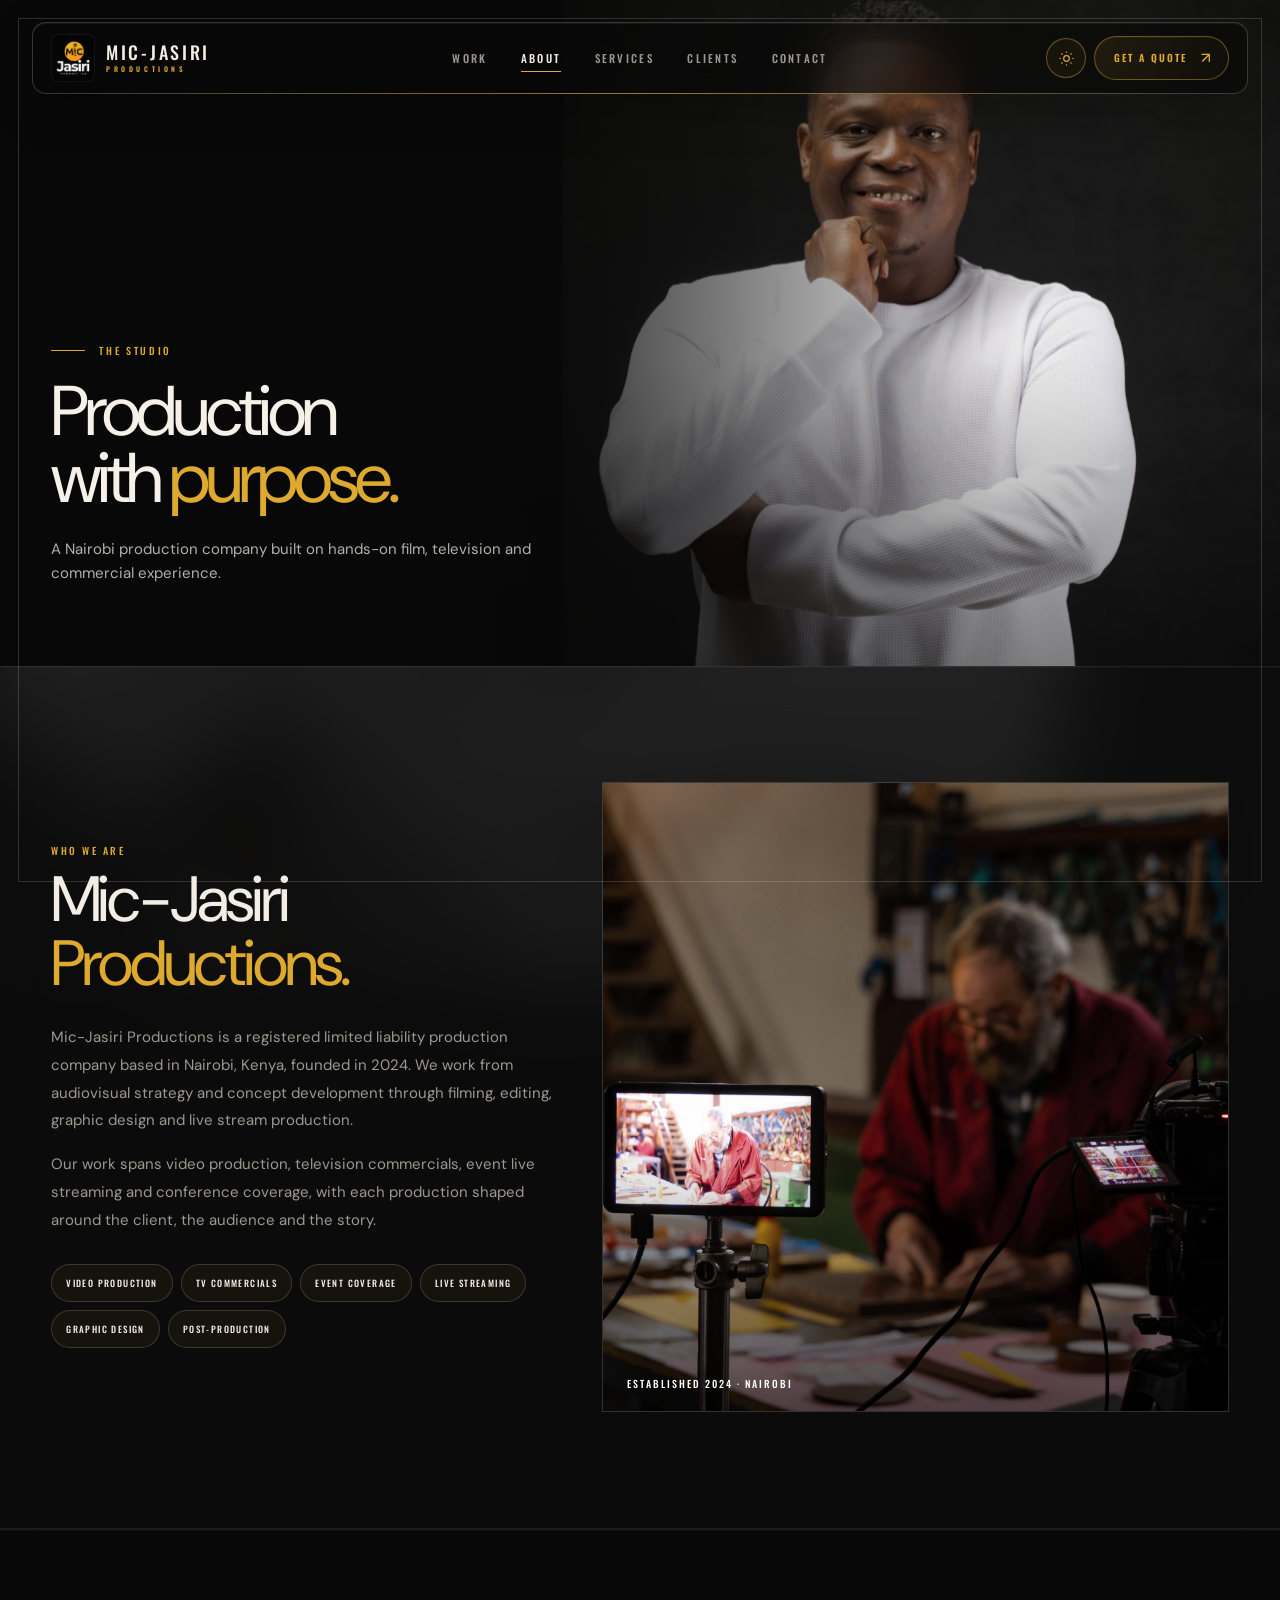
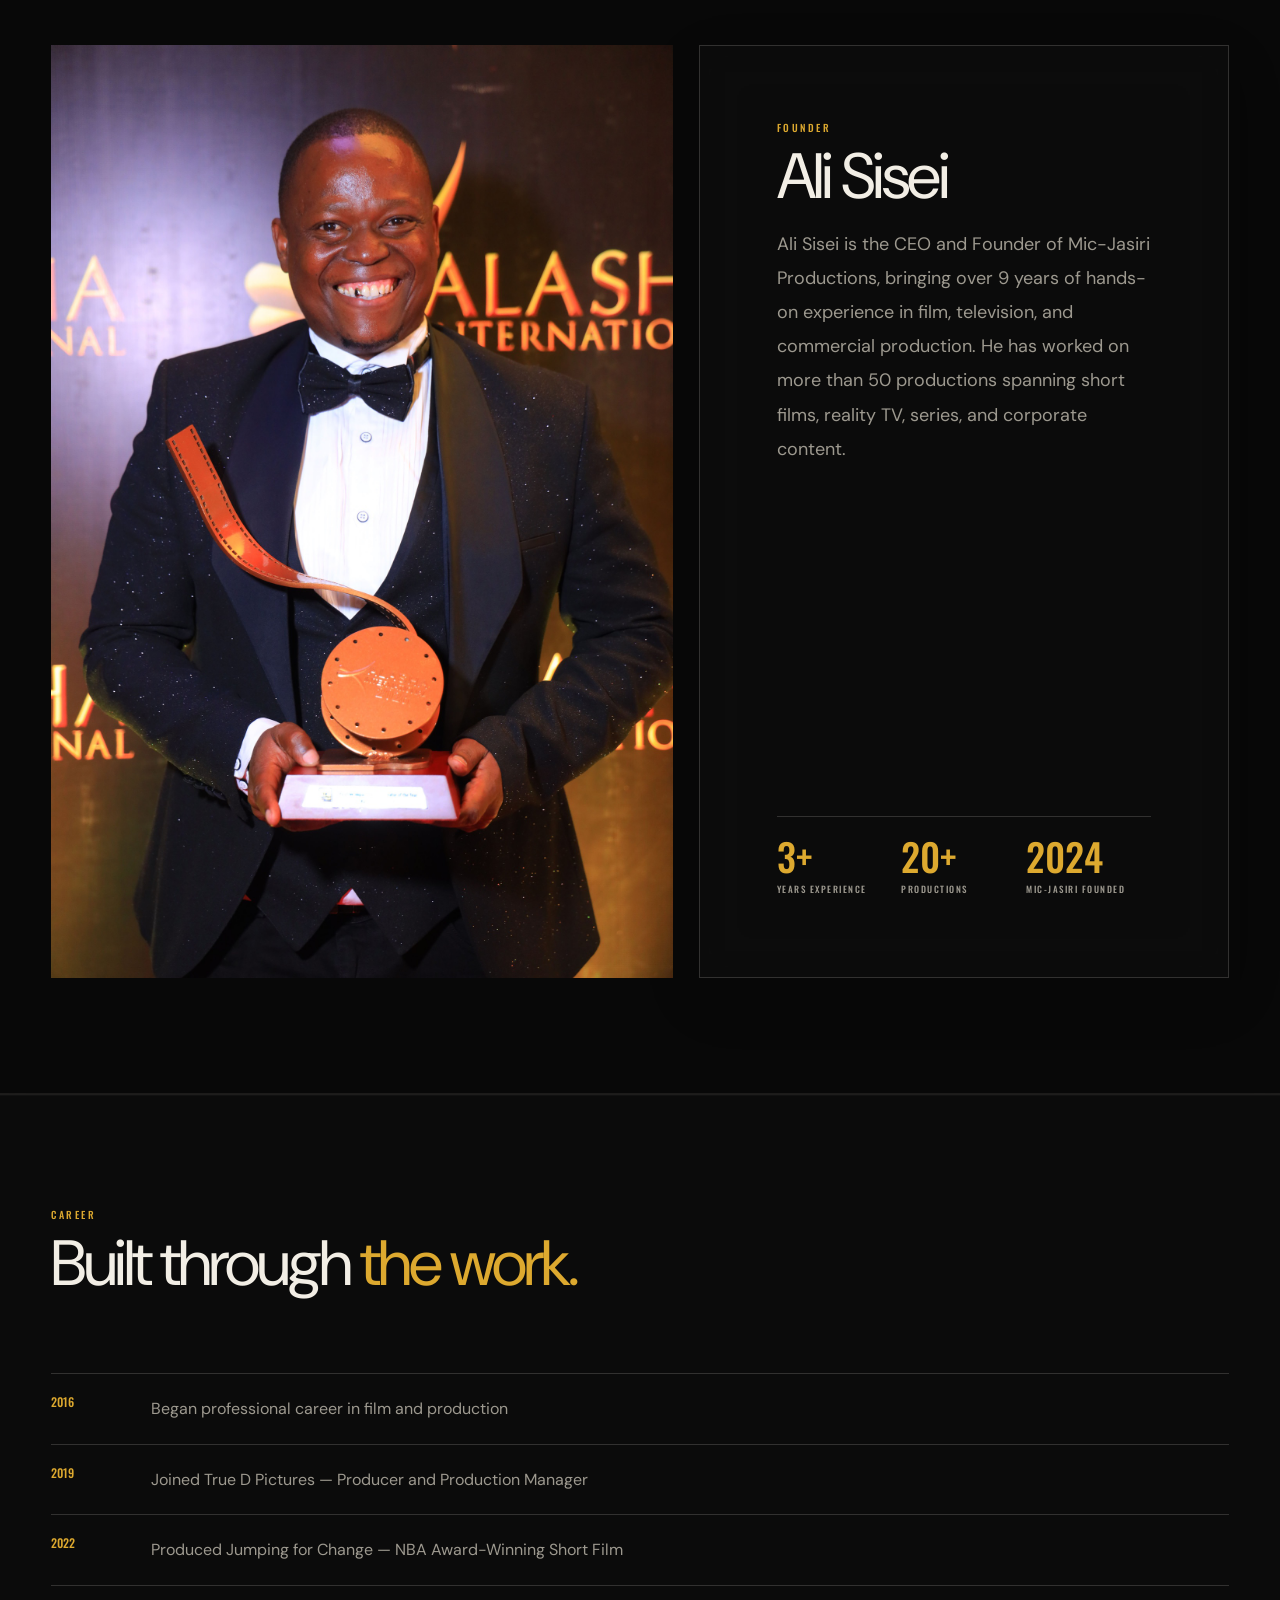
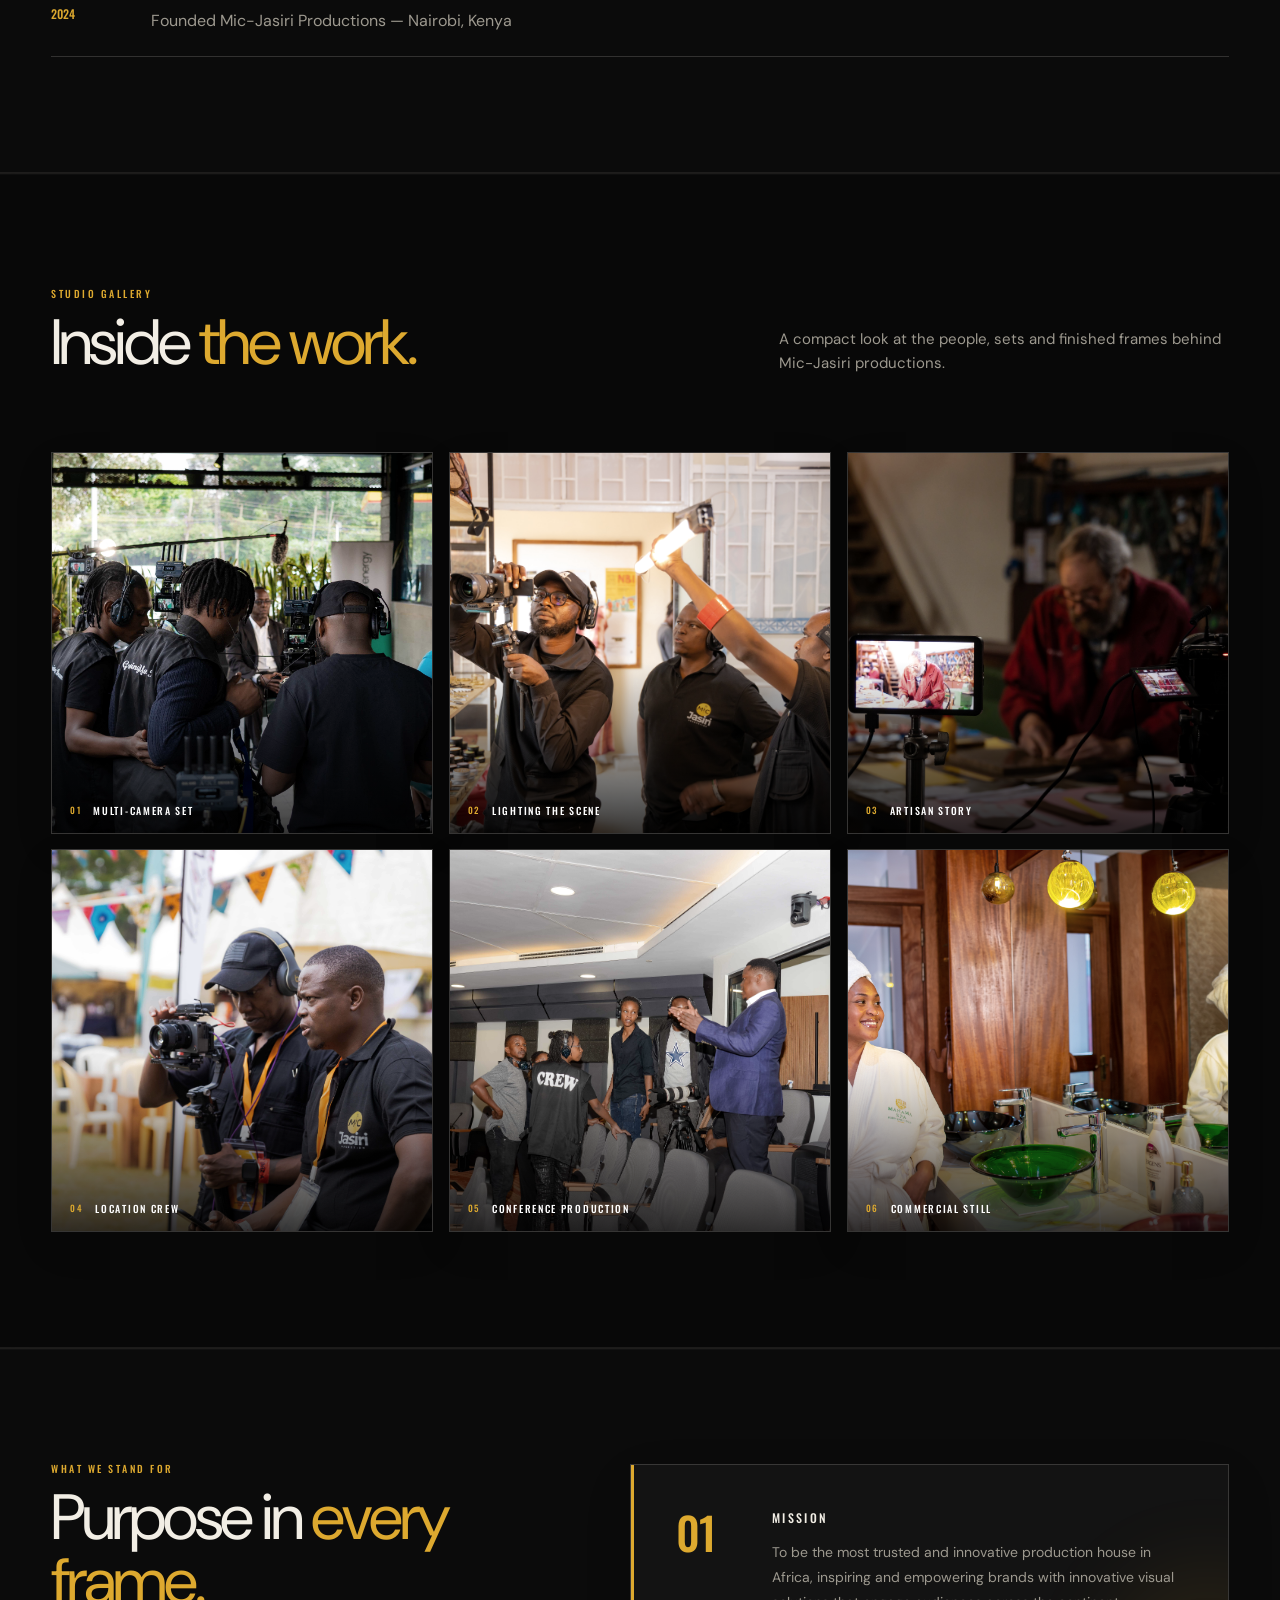
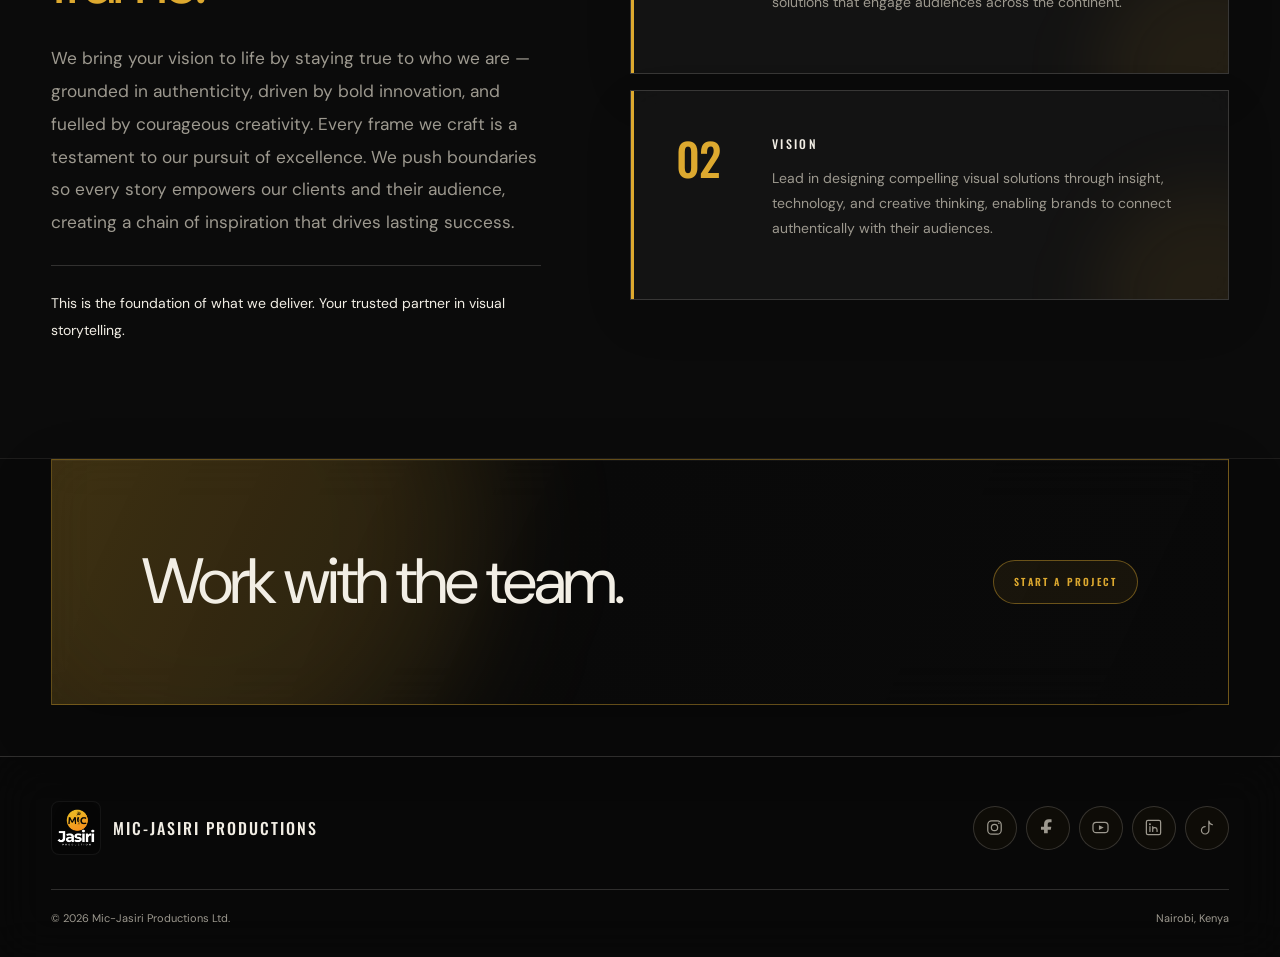
==== commit 59f1bf1d: "feat: replace recognition cards with studio gallery" ====
--- a/about.html
+++ b/about.html
@@ -1,11 +1,11 @@
-<!doctype html><html lang="en" data-theme="dark"><head><meta charset="utf-8"><meta name="viewport" content="width=device-width,initial-scale=1"><meta name="theme-color" content="#090909"><meta name="description" content="Meet Mic-Jasiri Productions and founder Ali Sisei."><title>About | Mic-Jasiri Productions</title><link rel="icon" href="faviconL.png"><link rel="stylesheet" href="assets/css/site.css?v=20260901-8"><script>(()=>{try{document.documentElement.dataset.theme=localStorage.getItem('micjasiri-theme')||'dark'}catch(error){}})()</script></head><body><a class="skip" href="#main">Skip to content</a><div class="site-frame" aria-hidden="true"></div><div class="page-wipe" aria-hidden="true"></div>
+<!doctype html><html lang="en" data-theme="dark"><head><meta charset="utf-8"><meta name="viewport" content="width=device-width,initial-scale=1"><meta name="theme-color" content="#090909"><meta name="description" content="Meet Mic-Jasiri Productions and founder Ali Sisei."><title>About | Mic-Jasiri Productions</title><link rel="icon" href="faviconL.png"><link rel="stylesheet" href="assets/css/site.css?v=20260902-10"><script>(()=>{try{document.documentElement.dataset.theme=localStorage.getItem('micjasiri-theme')||'dark'}catch(error){}})()</script></head><body><a class="skip" href="#main">Skip to content</a><div class="site-frame" aria-hidden="true"></div><div class="page-wipe" aria-hidden="true"></div>
 <header class="site-nav"><a class="brand" href="index.html" aria-label="Mic-Jasiri Productions home"><span class="brand-mark" aria-hidden="true"><img class="brand-logo" src="mic-jasiri-logo-white.png" alt=""></span><span class="brand-wordmark"><strong>MIC-JASIRI</strong><span>Productions</span></span></a><nav class="desktop-nav" aria-label="Primary navigation"><a href="work.html">Work</a><a href="about.html" aria-current="page">About</a><a href="services.html">Services</a><a href="clients.html">Clients</a><a href="contact.html">Contact</a></nav><div class="nav-actions"><button class="icon-button" type="button" data-theme-toggle aria-label="Switch to light mode" aria-pressed="false"><svg class="sun" viewBox="0 0 24 24"><circle cx="12" cy="12" r="4"/><path d="M12 2v2M12 20v2M4.9 4.9l1.4 1.4M17.7 17.7l1.4 1.4M2 12h2M20 12h2M4.9 19.1l1.4-1.4M17.7 6.3l1.4-1.4"/></svg><svg class="moon" viewBox="0 0 24 24"><path d="M20.5 14.2A8.5 8.5 0 0 1 9.8 3.5a8.5 8.5 0 1 0 10.7 10.7Z"/></svg></button><a class="quote-button" href="contact.html">Get a quote</a><button class="menu-button" type="button" data-menu-toggle aria-label="Open navigation menu" aria-expanded="false" aria-controls="mobilePanel"><span></span><span></span><span></span></button></div></header>
 <nav class="mobile-panel" id="mobilePanel" data-mobile-panel aria-label="Mobile navigation" aria-hidden="true"><a href="index.html">Home</a><a href="work.html">Work</a><a href="about.html" aria-current="page">About</a><a href="services.html">Services</a><a href="clients.html">Clients</a><a href="contact.html">Contact</a></nav>
 <main id="main"><section class="hero page-hero about-hero"><div class="hero-media"><img src="ali.jpg" alt="Ali Sisei, CEO and founder of Mic-Jasiri Productions"></div><div class="hero-content reveal"><div class="eyebrow">The studio</div><h1>Production with <em>purpose.</em></h1><p class="hero-copy">A Nairobi production company built on hands-on film, television and commercial experience.</p></div></section>
 <section class="section alt"><div class="about-company-grid"><div class="about-company-copy reveal"><div class="kicker">Who we are</div><h2>Mic-Jasiri <em>Productions.</em></h2><p>Mic-Jasiri Productions is a registered limited liability production company based in Nairobi, Kenya, founded in 2024. We work from audiovisual strategy and concept development through filming, editing, graphic design and live stream production.</p><p>Our work spans video production, television commercials, event live streaming and conference coverage, with each production shaped around the client, the audience and the story.</p><div class="about-capabilities" aria-label="Production capabilities"><span>Video production</span><span>TV commercials</span><span>Event coverage</span><span>Live streaming</span><span>Graphic design</span><span>Post-production</span></div></div><figure class="about-company-image reveal"><img src="REMY4420.jpg" alt="Behind-the-scenes camera and production monitor filming an artisan at work" loading="lazy"><figcaption>Established 2024 · Nairobi</figcaption></figure></div></section>
 <section class="section"><div class="intro-grid"><div class="intro-image reveal"><img src="IMG_2493.JPG" alt="Ali Sisei holding a film award at the Kalasha International Film and TV Awards" loading="lazy"></div><div class="intro-copy reveal"><div><div class="kicker">Founder</div><h2>Ali Sisei</h2><p>Ali Sisei is the CEO and Founder of Mic-Jasiri Productions, bringing over 9 years of hands-on experience in film, television, and commercial production. He has worked on more than 50 productions spanning short films, reality TV, series, and corporate content.</p></div><div class="stats"><div class="stat"><strong>3+</strong><span>Years experience</span></div><div class="stat"><strong>20+</strong><span>Productions</span></div><div class="stat"><strong>2024</strong><span>Mic-Jasiri founded</span></div></div></div></div></section>
 <section class="section alt"><div class="section-heading reveal"><div><div class="kicker">Career</div><h2>Built through <em>the work.</em></h2></div></div><div class="timeline reveal"><div class="timeline-row"><strong>2016</strong><span>Began professional career in film and production</span></div><div class="timeline-row"><strong>2019</strong><span>Joined True D Pictures — Producer and Production Manager</span></div><div class="timeline-row"><strong>2022</strong><span>Produced Jumping for Change — NBA Award-Winning Short Film</span></div><div class="timeline-row"><strong>2024</strong><span>Founded Mic-Jasiri Productions — Nairobi, Kenya</span></div></div></section>
-<section class="section"><div class="work-grid"><figure class="work-card reveal"><img src="assets/work/kalasha-2026.jpg" alt="Ali Sisei at the Kalasha Awards in 2026" loading="lazy"><figcaption class="work-meta"><span>Kalasha Awards · 2026</span><h3>Recognition</h3></figcaption></figure><figure class="work-card reveal"><img src="REM00304.jpg" alt="Mic-Jasiri production still" loading="lazy"><figcaption class="work-meta"><span>Production</span><h3>Behind the scenes</h3></figcaption></figure></div></section>
+<section class="section about-gallery-section"><div class="section-heading reveal"><div><div class="kicker">Studio gallery</div><h2>Inside <em>the work.</em></h2></div><p>A compact look at the people, sets and finished frames behind Mic-Jasiri productions.</p></div><div class="about-gallery-grid"><figure class="about-gallery-item reveal"><img src="REM00304.jpg" alt="Mic-Jasiri crew operating a multi-camera interview set" loading="lazy"><figcaption><span>01</span><strong>Multi-camera set</strong></figcaption></figure><figure class="about-gallery-item reveal"><img src="REMY4796.jpg" alt="Mic-Jasiri crew lighting and filming a retail scene" loading="lazy"><figcaption><span>02</span><strong>Lighting the scene</strong></figcaption></figure><figure class="about-gallery-item reveal"><img src="REMY4420.jpg" alt="Camera and production monitor filming an artisan at work" loading="lazy"><figcaption><span>03</span><strong>Artisan story</strong></figcaption></figure><figure class="about-gallery-item reveal"><img src="IMG_0307.jpg" alt="Mic-Jasiri camera team working at an outdoor event" loading="lazy"><figcaption><span>04</span><strong>Location crew</strong></figcaption></figure><figure class="about-gallery-item reveal"><img src="con4.jpg" alt="Production crew coordinating conference coverage" loading="lazy"><figcaption><span>05</span><strong>Conference production</strong></figcaption></figure><figure class="about-gallery-item reveal"><img src="manama.jpg" alt="Finished commercial photograph for Manama Spa" loading="lazy"><figcaption><span>06</span><strong>Commercial still</strong></figcaption></figure></div></section>
 <section class="section alt values-section"><div class="values-layout"><div class="values-statement reveal"><div class="kicker">What we stand for</div><h2>Purpose in <em>every frame.</em></h2><p>We bring your vision to life by staying true to who we are — grounded in authenticity, driven by bold innovation, and fuelled by courageous creativity. Every frame we craft is a testament to our pursuit of excellence. We push boundaries so every story empowers our clients and their audience, creating a chain of inspiration that drives lasting success.</p><p class="values-closing">This is the foundation of what we deliver. Your trusted partner in visual storytelling.</p></div><div class="values-principles"><article class="value-card reveal"><span class="value-number">01</span><div><h3>Mission</h3><p>To be the most trusted and innovative production house in Africa, inspiring and empowering brands with innovative visual solutions that engage audiences across the continent.</p></div></article><article class="value-card reveal"><span class="value-number">02</span><div><h3>Vision</h3><p>Lead in designing compelling visual solutions through insight, technology, and creative thinking, enabling brands to connect authentically with their audiences.</p></div></article></div></div></section>
 <section class="cta-panel reveal"><h2>Work with the team.</h2><a class="button" href="contact.html">Start a project</a></section></main>
 <footer class="footer"><div class="footer-top"><a class="footer-brand" href="index.html"><span class="footer-brand-mark" aria-hidden="true"><img class="brand-logo" src="mic-jasiri-logo-white.png" alt=""></span><strong>MIC-JASIRI PRODUCTIONS</strong></a><div class="socials social-icons" aria-label="Social media"><a href="https://www.instagram.com/mic_jasiri?igsh=bXJtYTFuajl4eHQ2&amp;utm_source=qr" target="_blank" rel="noopener" aria-label="Instagram"><svg viewBox="0 0 24 24" aria-hidden="true"><rect x="3.5" y="3.5" width="17" height="17" rx="5"/><circle cx="12" cy="12" r="4"/><circle class="social-dot" cx="17.5" cy="6.7" r="1"/></svg></a><a href="https://www.facebook.com/share/1CodxeUPYJ/?mibextid=wwXIfr" target="_blank" rel="noopener" aria-label="Facebook"><svg viewBox="0 0 24 24" aria-hidden="true"><path class="social-fill" d="M14.2 8.2h3V4.4c-.5-.1-2.2-.2-4.1-.2-4 0-6.7 2.4-6.7 6.9V15H2v4.3h4.4V24h5.3v-4.7h4.4l.7-4.3h-5.1v-3.5c0-1.3.4-3.3 2.5-3.3Z" transform="translate(2 -2) scale(.88)"/></svg></a><a href="https://www.youtube.com/@MICJASIRI" target="_blank" rel="noopener" aria-label="YouTube"><svg viewBox="0 0 24 24" aria-hidden="true"><rect x="2.5" y="5.5" width="19" height="13" rx="4"/><path class="social-fill" d="m10 9 6 3-6 3Z"/></svg></a><a href="https://www.linkedin.com/company/mic-jasiri/" target="_blank" rel="noopener" aria-label="LinkedIn"><svg viewBox="0 0 24 24" aria-hidden="true"><rect x="3" y="3" width="18" height="18" rx="2"/><circle class="social-fill" cx="7.5" cy="8" r="1.3"/><path d="M7.5 11v6M11 17v-6m0 2.6c.8-1.8 5.5-2.2 5.5 1.5V17"/></svg></a><a href="https://www.tiktok.com/@mic.jasiri.produc?_r=1&amp;_t=ZS-95igLde9VGX" target="_blank" rel="noopener" aria-label="TikTok"><svg viewBox="0 0 24 24" aria-hidden="true"><path d="M15 4v11.5a4.7 4.7 0 1 1-4.7-4.7M15 4c.4 2.5 1.8 4 4.5 4.5"/></svg></a></div></div><div class="footer-bottom"><span>© 2026 Mic-Jasiri Productions Ltd.</span><span>Nairobi, Kenya</span></div></footer><script src="assets/js/site.js"></script></body></html>
--- a/assets/css/site.css
+++ b/assets/css/site.css
@@ -65,3 +65,8 @@
 .values-layout{display:grid;grid-template-columns:minmax(0,.9fr) minmax(0,1.1fr);gap:clamp(48px,7vw,110px);align-items:start}.values-statement{position:sticky;top:calc(var(--nav-h) + 46px)}.values-statement h2{max-width:560px;margin:0 0 28px;font:400 clamp(40px,5vw,68px)/1 var(--sans);letter-spacing:-3px}.values-statement h2 em{color:var(--yellow);font-style:normal}.values-statement p{max-width:660px;margin:0;color:var(--muted);font-size:clamp(15px,1.35vw,18px);line-height:1.9}.values-statement .values-closing{margin-top:26px;padding-top:24px;border-top:1px solid var(--line);color:var(--text);font-size:14px}.values-principles{display:grid;gap:16px}.value-card{position:relative;display:grid;grid-template-columns:72px 1fr;gap:24px;min-height:210px;padding:clamp(28px,3.5vw,48px);overflow:hidden;border:1px solid var(--line);background:color-mix(in srgb,var(--surface-2) 78%,transparent);box-shadow:inset 3px 0 var(--yellow),0 18px 50px rgba(0,0,0,.08);backdrop-filter:blur(18px);-webkit-backdrop-filter:blur(18px)}.value-card:after{content:"";position:absolute;right:-90px;bottom:-110px;width:220px;aspect-ratio:1;border-radius:50%;background:rgba(221,169,47,.08);filter:blur(38px);pointer-events:none}.value-number{position:relative;z-index:1;color:var(--yellow);font:500 clamp(34px,3.5vw,50px)/1 var(--cond);letter-spacing:-1px}.value-card div{position:relative;z-index:1}.value-card h3{margin:2px 0 16px;font:500 12px/1 var(--cond);letter-spacing:2.3px;text-transform:uppercase}.value-card p{margin:0;color:var(--muted);font-size:14px;line-height:1.8}html[data-theme="light"] .value-card{background:rgba(255,255,255,.34);box-shadow:inset 3px 0 var(--yellow),0 18px 48px rgba(65,48,22,.08)}
 @media(max-width:960px){.values-layout{grid-template-columns:1fr}.values-statement{position:static}.values-statement p{max-width:none}.values-principles{grid-template-columns:1fr 1fr}.value-card{grid-template-columns:56px 1fr}}
 @media(max-width:720px){.values-layout{gap:38px}.values-statement h2{font-size:42px;letter-spacing:-2px}.values-principles{grid-template-columns:1fr}.value-card{grid-template-columns:48px 1fr;gap:16px;min-height:0;padding:26px 22px}.value-number{font-size:34px}.value-card p{font-size:13px}}
+.service-photography{grid-column:1/-1;min-height:clamp(430px,48vw,640px)}.service-photography img{position:absolute;inset:0;object-position:center 58%}.service-photography:after{background:linear-gradient(90deg,rgba(0,0,0,.84),rgba(0,0,0,.08) 68%),linear-gradient(0deg,rgba(0,0,0,.72),transparent 62%)}.service-photography .service-visual-copy{right:auto;width:min(570px,calc(100% - clamp(44px,6vw,76px)))}
+@media(max-width:720px){.service-photography{grid-column:auto;min-height:500px}.service-photography img{object-position:58% center}.service-photography:after{background:linear-gradient(0deg,rgba(0,0,0,.92),rgba(0,0,0,.08) 75%),linear-gradient(90deg,rgba(0,0,0,.28),transparent)}.service-photography .service-visual-copy{right:22px;width:auto}}
+.about-gallery-section{position:relative}.about-gallery-grid{display:grid;grid-template-columns:repeat(3,minmax(0,1fr));gap:clamp(10px,1.2vw,16px)}.about-gallery-item{position:relative;aspect-ratio:1;margin:0;overflow:hidden;border:1px solid var(--line);background:var(--surface);box-shadow:0 14px 38px rgba(0,0,0,.09)}.about-gallery-item img{width:100%;height:100%;object-fit:cover;filter:saturate(.78) contrast(1.02);transition:transform .65s cubic-bezier(.2,.7,.2,1),filter .4s}.about-gallery-item:after{content:"";position:absolute;inset:0;background:linear-gradient(0deg,rgba(0,0,0,.78),transparent 45%);pointer-events:none}.about-gallery-item:hover img{transform:scale(1.035);filter:saturate(1) contrast(1)}.about-gallery-item figcaption{position:absolute;z-index:2;left:18px;right:18px;bottom:17px;display:flex;align-items:center;gap:12px;color:#fff}.about-gallery-item figcaption span{color:var(--yellow);font:500 9px/1 var(--cond);letter-spacing:1.6px}.about-gallery-item figcaption strong{font:500 10px/1 var(--cond);letter-spacing:1.7px;text-transform:uppercase}html[data-theme="light"] .about-gallery-item{box-shadow:0 14px 34px rgba(65,48,22,.1)}
+@media(max-width:900px){.about-gallery-grid{grid-template-columns:repeat(2,minmax(0,1fr))}}
+@media(max-width:520px){.about-gallery-grid{gap:8px}.about-gallery-item figcaption{left:12px;right:12px;bottom:12px;display:grid;gap:6px}.about-gallery-item figcaption strong{font-size:8px;letter-spacing:1.2px}}
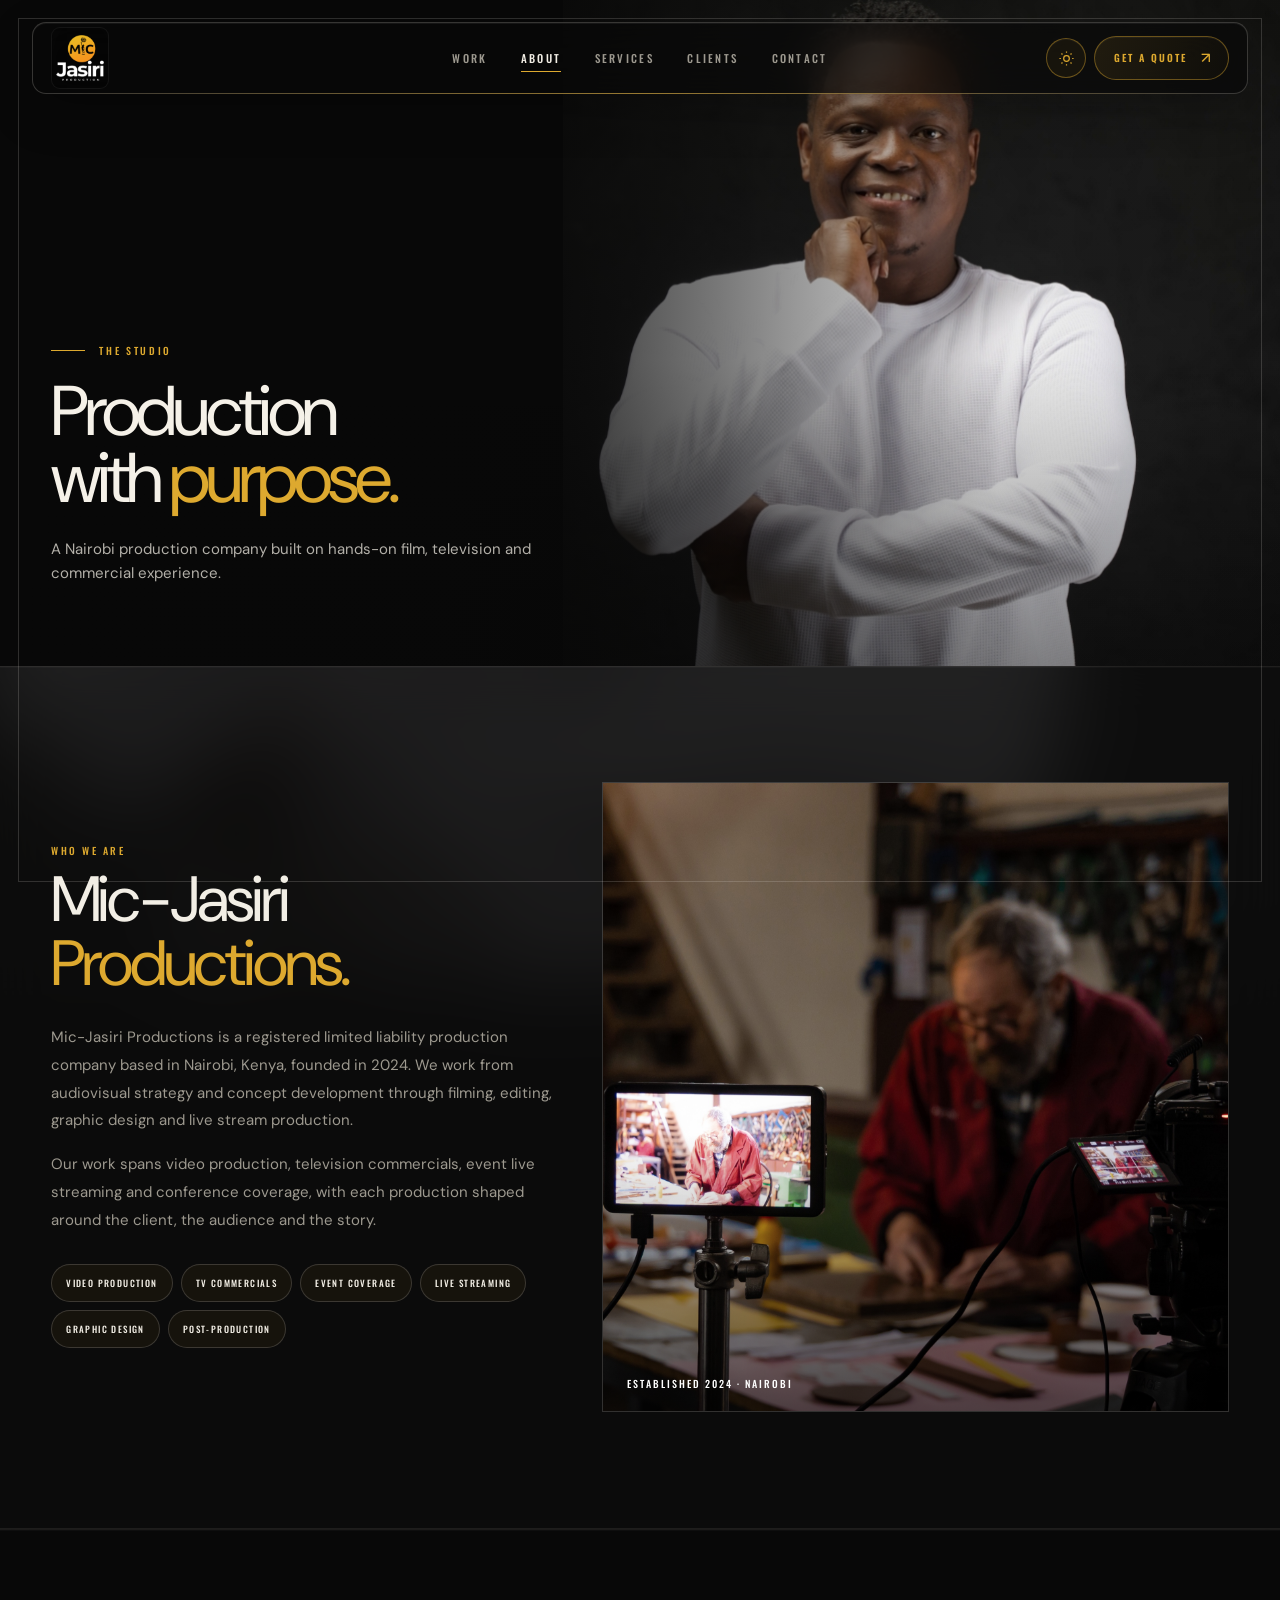
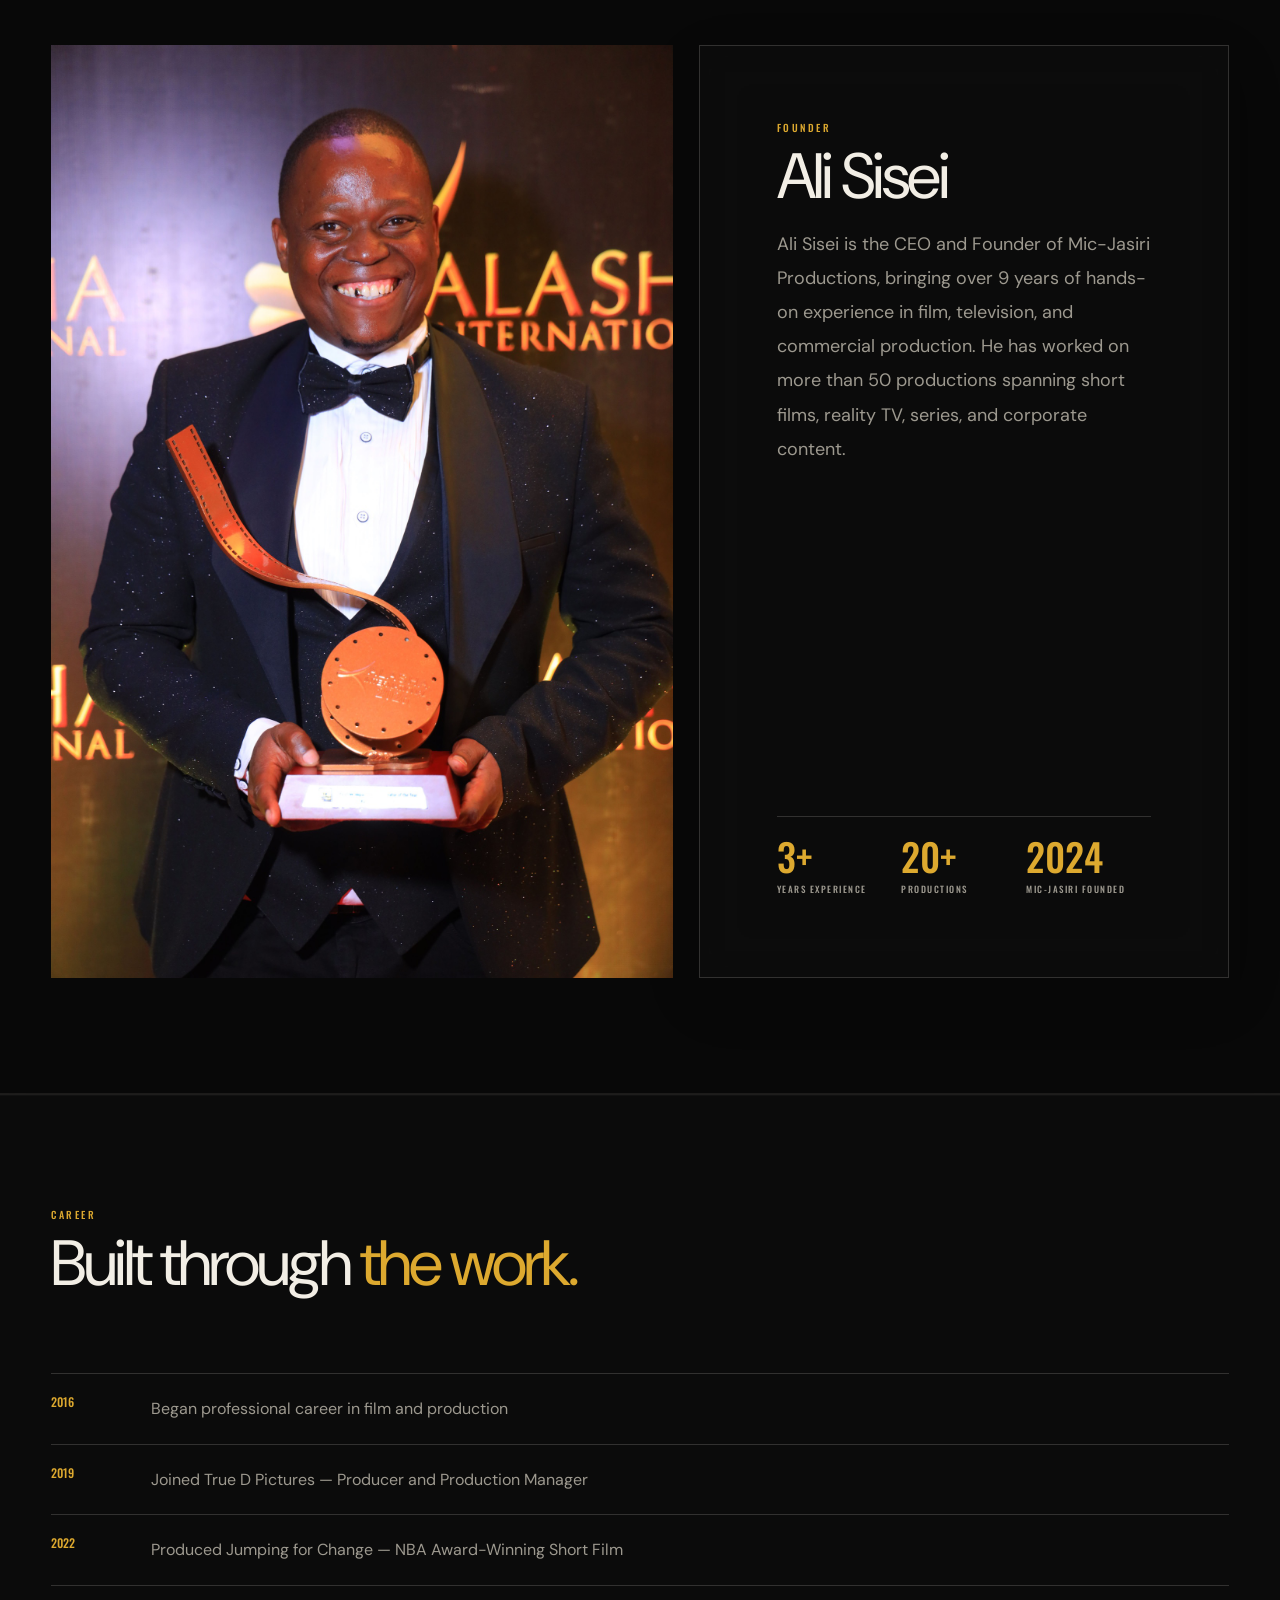
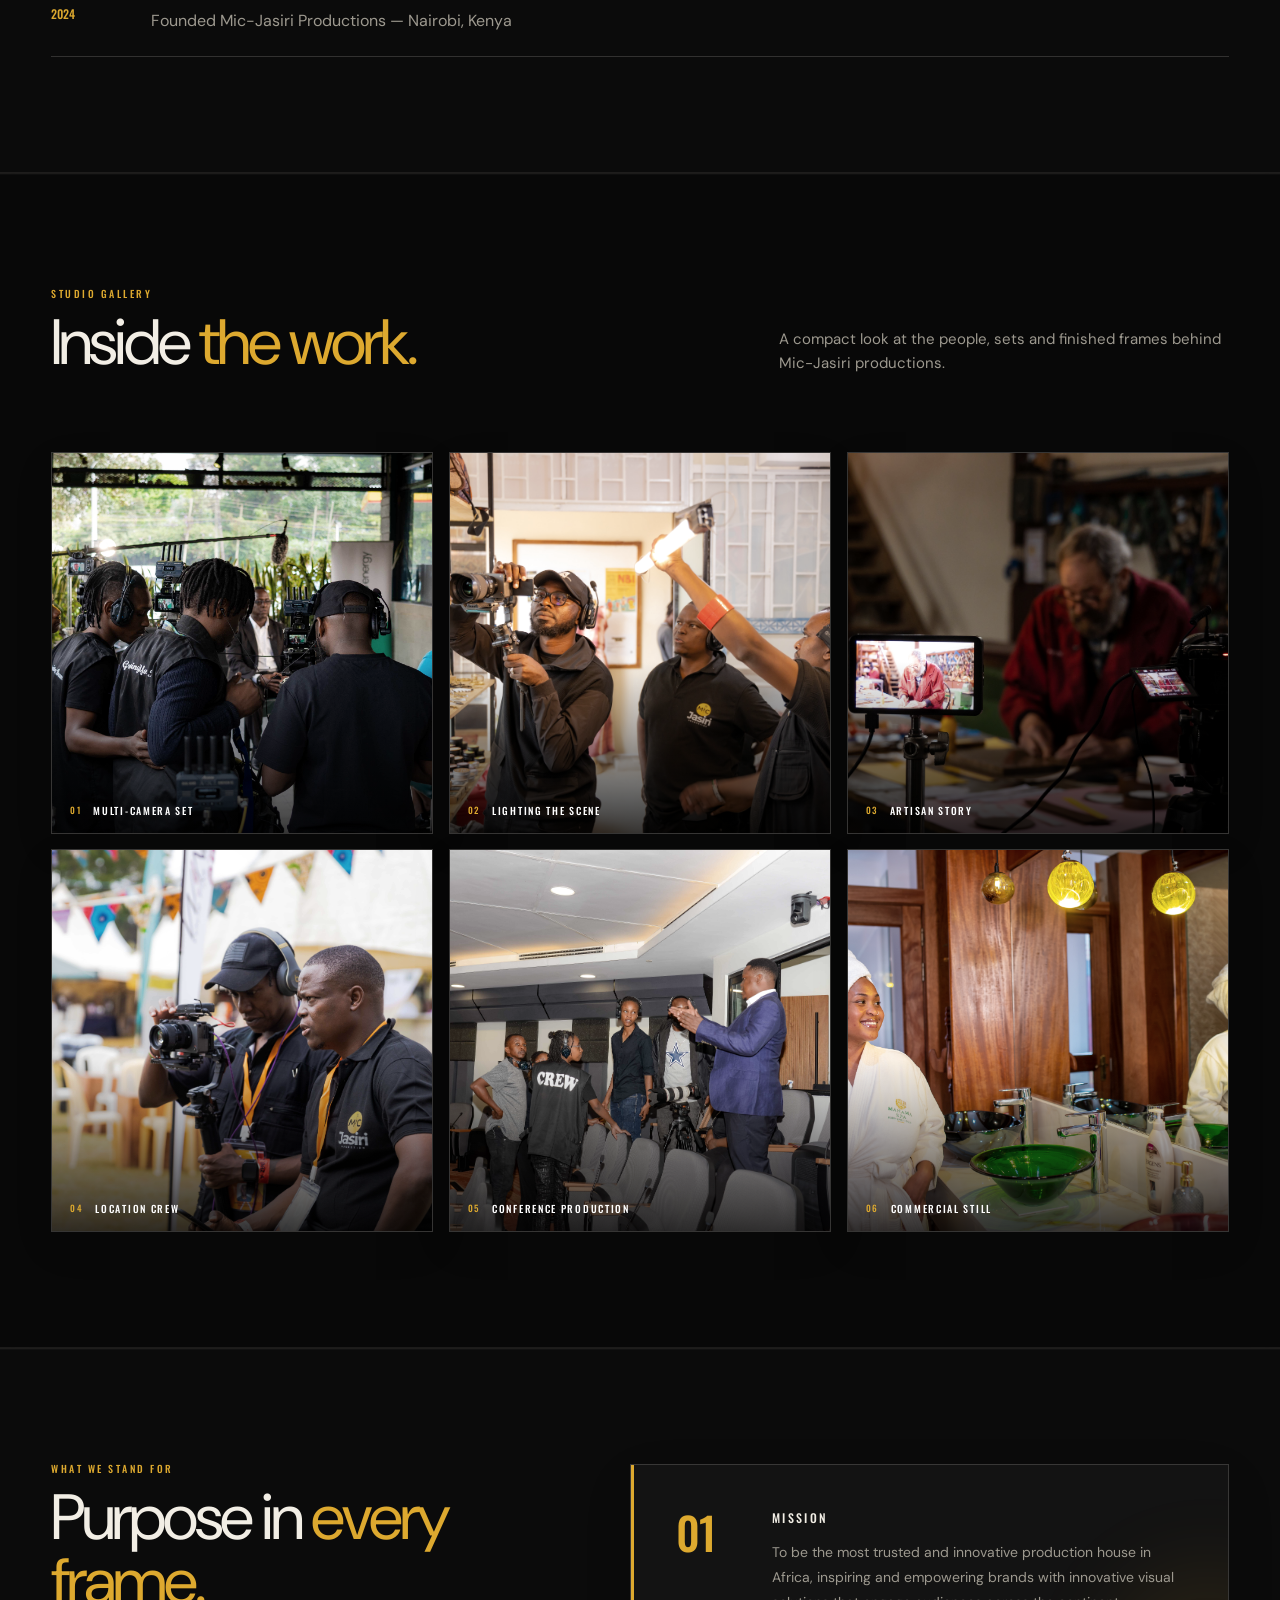
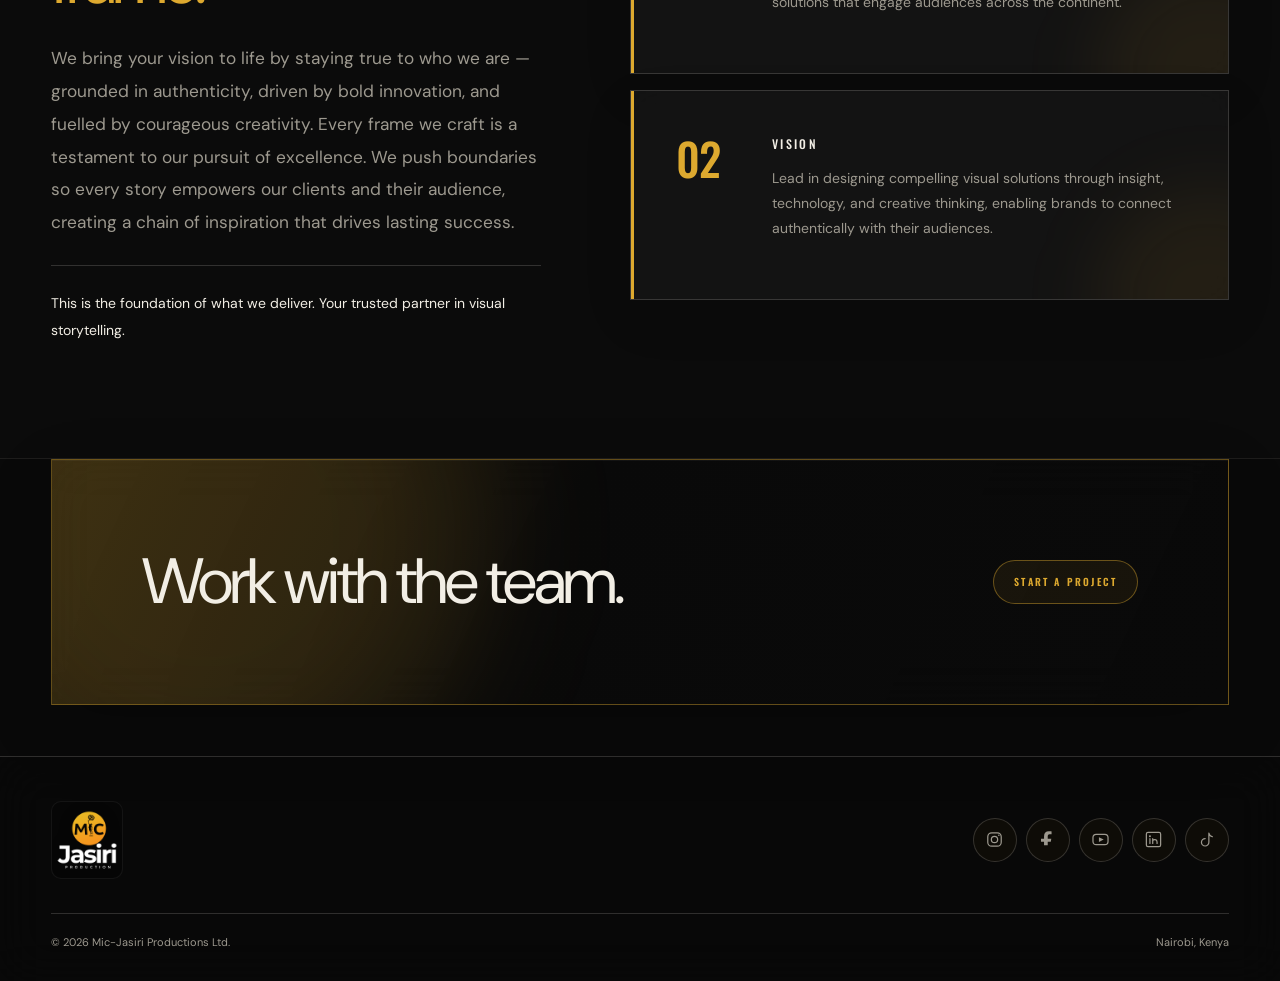
==== commit a1b7c057: "feat: emphasize signature logo sitewide" ====
--- a/about.html
+++ b/about.html
@@ -1,5 +1,5 @@
-<!doctype html><html lang="en" data-theme="dark"><head><meta charset="utf-8"><meta name="viewport" content="width=device-width,initial-scale=1"><meta name="theme-color" content="#090909"><meta name="description" content="Meet Mic-Jasiri Productions and founder Ali Sisei."><title>About | Mic-Jasiri Productions</title><link rel="icon" href="faviconL.png"><link rel="stylesheet" href="assets/css/site.css?v=20260902-10"><script>(()=>{try{document.documentElement.dataset.theme=localStorage.getItem('micjasiri-theme')||'dark'}catch(error){}})()</script></head><body><a class="skip" href="#main">Skip to content</a><div class="site-frame" aria-hidden="true"></div><div class="page-wipe" aria-hidden="true"></div>
-<header class="site-nav"><a class="brand" href="index.html" aria-label="Mic-Jasiri Productions home"><span class="brand-mark" aria-hidden="true"><img class="brand-logo" src="mic-jasiri-logo-white.png" alt=""></span><span class="brand-wordmark"><strong>MIC-JASIRI</strong><span>Productions</span></span></a><nav class="desktop-nav" aria-label="Primary navigation"><a href="work.html">Work</a><a href="about.html" aria-current="page">About</a><a href="services.html">Services</a><a href="clients.html">Clients</a><a href="contact.html">Contact</a></nav><div class="nav-actions"><button class="icon-button" type="button" data-theme-toggle aria-label="Switch to light mode" aria-pressed="false"><svg class="sun" viewBox="0 0 24 24"><circle cx="12" cy="12" r="4"/><path d="M12 2v2M12 20v2M4.9 4.9l1.4 1.4M17.7 17.7l1.4 1.4M2 12h2M20 12h2M4.9 19.1l1.4-1.4M17.7 6.3l1.4-1.4"/></svg><svg class="moon" viewBox="0 0 24 24"><path d="M20.5 14.2A8.5 8.5 0 0 1 9.8 3.5a8.5 8.5 0 1 0 10.7 10.7Z"/></svg></button><a class="quote-button" href="contact.html">Get a quote</a><button class="menu-button" type="button" data-menu-toggle aria-label="Open navigation menu" aria-expanded="false" aria-controls="mobilePanel"><span></span><span></span><span></span></button></div></header>
+<!doctype html><html lang="en" data-theme="dark"><head><meta charset="utf-8"><meta name="viewport" content="width=device-width,initial-scale=1"><meta name="theme-color" content="#090909"><meta name="description" content="Meet Mic-Jasiri Productions and founder Ali Sisei."><title>About | Mic-Jasiri Productions</title><link rel="icon" href="faviconL.png"><link rel="stylesheet" href="assets/css/site.css?v=20260902-16"><script>(()=>{try{document.documentElement.dataset.theme=localStorage.getItem('micjasiri-theme')||'dark'}catch(error){}})()</script></head><body><a class="skip" href="#main">Skip to content</a><div class="site-frame" aria-hidden="true"></div><div class="page-wipe" aria-hidden="true"></div>
+<header class="site-nav"><a class="brand" href="index.html" aria-label="Mic-Jasiri Productions home"><span class="brand-mark" aria-hidden="true"><img class="brand-logo" src="mic-jasiri-logo-white.png" alt=""></span></a><nav class="desktop-nav" aria-label="Primary navigation"><a href="work.html">Work</a><a href="about.html" aria-current="page">About</a><a href="services.html">Services</a><a href="clients.html">Clients</a><a href="contact.html">Contact</a></nav><div class="nav-actions"><button class="icon-button" type="button" data-theme-toggle aria-label="Switch to light mode" aria-pressed="false"><svg class="sun" viewBox="0 0 24 24"><circle cx="12" cy="12" r="4"/><path d="M12 2v2M12 20v2M4.9 4.9l1.4 1.4M17.7 17.7l1.4 1.4M2 12h2M20 12h2M4.9 19.1l1.4-1.4M17.7 6.3l1.4-1.4"/></svg><svg class="moon" viewBox="0 0 24 24"><path d="M20.5 14.2A8.5 8.5 0 0 1 9.8 3.5a8.5 8.5 0 1 0 10.7 10.7Z"/></svg></button><a class="quote-button" href="contact.html">Get a quote</a><button class="menu-button" type="button" data-menu-toggle aria-label="Open navigation menu" aria-expanded="false" aria-controls="mobilePanel"><span></span><span></span><span></span></button></div></header>
 <nav class="mobile-panel" id="mobilePanel" data-mobile-panel aria-label="Mobile navigation" aria-hidden="true"><a href="index.html">Home</a><a href="work.html">Work</a><a href="about.html" aria-current="page">About</a><a href="services.html">Services</a><a href="clients.html">Clients</a><a href="contact.html">Contact</a></nav>
 <main id="main"><section class="hero page-hero about-hero"><div class="hero-media"><img src="ali.jpg" alt="Ali Sisei, CEO and founder of Mic-Jasiri Productions"></div><div class="hero-content reveal"><div class="eyebrow">The studio</div><h1>Production with <em>purpose.</em></h1><p class="hero-copy">A Nairobi production company built on hands-on film, television and commercial experience.</p></div></section>
 <section class="section alt"><div class="about-company-grid"><div class="about-company-copy reveal"><div class="kicker">Who we are</div><h2>Mic-Jasiri <em>Productions.</em></h2><p>Mic-Jasiri Productions is a registered limited liability production company based in Nairobi, Kenya, founded in 2024. We work from audiovisual strategy and concept development through filming, editing, graphic design and live stream production.</p><p>Our work spans video production, television commercials, event live streaming and conference coverage, with each production shaped around the client, the audience and the story.</p><div class="about-capabilities" aria-label="Production capabilities"><span>Video production</span><span>TV commercials</span><span>Event coverage</span><span>Live streaming</span><span>Graphic design</span><span>Post-production</span></div></div><figure class="about-company-image reveal"><img src="REMY4420.jpg" alt="Behind-the-scenes camera and production monitor filming an artisan at work" loading="lazy"><figcaption>Established 2024 · Nairobi</figcaption></figure></div></section>
@@ -8,4 +8,4 @@
 <section class="section about-gallery-section"><div class="section-heading reveal"><div><div class="kicker">Studio gallery</div><h2>Inside <em>the work.</em></h2></div><p>A compact look at the people, sets and finished frames behind Mic-Jasiri productions.</p></div><div class="about-gallery-grid"><figure class="about-gallery-item reveal"><img src="REM00304.jpg" alt="Mic-Jasiri crew operating a multi-camera interview set" loading="lazy"><figcaption><span>01</span><strong>Multi-camera set</strong></figcaption></figure><figure class="about-gallery-item reveal"><img src="REMY4796.jpg" alt="Mic-Jasiri crew lighting and filming a retail scene" loading="lazy"><figcaption><span>02</span><strong>Lighting the scene</strong></figcaption></figure><figure class="about-gallery-item reveal"><img src="REMY4420.jpg" alt="Camera and production monitor filming an artisan at work" loading="lazy"><figcaption><span>03</span><strong>Artisan story</strong></figcaption></figure><figure class="about-gallery-item reveal"><img src="IMG_0307.jpg" alt="Mic-Jasiri camera team working at an outdoor event" loading="lazy"><figcaption><span>04</span><strong>Location crew</strong></figcaption></figure><figure class="about-gallery-item reveal"><img src="con4.jpg" alt="Production crew coordinating conference coverage" loading="lazy"><figcaption><span>05</span><strong>Conference production</strong></figcaption></figure><figure class="about-gallery-item reveal"><img src="manama.jpg" alt="Finished commercial photograph for Manama Spa" loading="lazy"><figcaption><span>06</span><strong>Commercial still</strong></figcaption></figure></div></section>
 <section class="section alt values-section"><div class="values-layout"><div class="values-statement reveal"><div class="kicker">What we stand for</div><h2>Purpose in <em>every frame.</em></h2><p>We bring your vision to life by staying true to who we are — grounded in authenticity, driven by bold innovation, and fuelled by courageous creativity. Every frame we craft is a testament to our pursuit of excellence. We push boundaries so every story empowers our clients and their audience, creating a chain of inspiration that drives lasting success.</p><p class="values-closing">This is the foundation of what we deliver. Your trusted partner in visual storytelling.</p></div><div class="values-principles"><article class="value-card reveal"><span class="value-number">01</span><div><h3>Mission</h3><p>To be the most trusted and innovative production house in Africa, inspiring and empowering brands with innovative visual solutions that engage audiences across the continent.</p></div></article><article class="value-card reveal"><span class="value-number">02</span><div><h3>Vision</h3><p>Lead in designing compelling visual solutions through insight, technology, and creative thinking, enabling brands to connect authentically with their audiences.</p></div></article></div></div></section>
 <section class="cta-panel reveal"><h2>Work with the team.</h2><a class="button" href="contact.html">Start a project</a></section></main>
-<footer class="footer"><div class="footer-top"><a class="footer-brand" href="index.html"><span class="footer-brand-mark" aria-hidden="true"><img class="brand-logo" src="mic-jasiri-logo-white.png" alt=""></span><strong>MIC-JASIRI PRODUCTIONS</strong></a><div class="socials social-icons" aria-label="Social media"><a href="https://www.instagram.com/mic_jasiri?igsh=bXJtYTFuajl4eHQ2&amp;utm_source=qr" target="_blank" rel="noopener" aria-label="Instagram"><svg viewBox="0 0 24 24" aria-hidden="true"><rect x="3.5" y="3.5" width="17" height="17" rx="5"/><circle cx="12" cy="12" r="4"/><circle class="social-dot" cx="17.5" cy="6.7" r="1"/></svg></a><a href="https://www.facebook.com/share/1CodxeUPYJ/?mibextid=wwXIfr" target="_blank" rel="noopener" aria-label="Facebook"><svg viewBox="0 0 24 24" aria-hidden="true"><path class="social-fill" d="M14.2 8.2h3V4.4c-.5-.1-2.2-.2-4.1-.2-4 0-6.7 2.4-6.7 6.9V15H2v4.3h4.4V24h5.3v-4.7h4.4l.7-4.3h-5.1v-3.5c0-1.3.4-3.3 2.5-3.3Z" transform="translate(2 -2) scale(.88)"/></svg></a><a href="https://www.youtube.com/@MICJASIRI" target="_blank" rel="noopener" aria-label="YouTube"><svg viewBox="0 0 24 24" aria-hidden="true"><rect x="2.5" y="5.5" width="19" height="13" rx="4"/><path class="social-fill" d="m10 9 6 3-6 3Z"/></svg></a><a href="https://www.linkedin.com/company/mic-jasiri/" target="_blank" rel="noopener" aria-label="LinkedIn"><svg viewBox="0 0 24 24" aria-hidden="true"><rect x="3" y="3" width="18" height="18" rx="2"/><circle class="social-fill" cx="7.5" cy="8" r="1.3"/><path d="M7.5 11v6M11 17v-6m0 2.6c.8-1.8 5.5-2.2 5.5 1.5V17"/></svg></a><a href="https://www.tiktok.com/@mic.jasiri.produc?_r=1&amp;_t=ZS-95igLde9VGX" target="_blank" rel="noopener" aria-label="TikTok"><svg viewBox="0 0 24 24" aria-hidden="true"><path d="M15 4v11.5a4.7 4.7 0 1 1-4.7-4.7M15 4c.4 2.5 1.8 4 4.5 4.5"/></svg></a></div></div><div class="footer-bottom"><span>© 2026 Mic-Jasiri Productions Ltd.</span><span>Nairobi, Kenya</span></div></footer><script src="assets/js/site.js"></script></body></html>
+<footer class="footer"><div class="footer-top"><a class="footer-brand" href="index.html"><span class="footer-brand-mark" aria-hidden="true"><img class="brand-logo" src="mic-jasiri-logo-white.png" alt=""></span></a><div class="socials social-icons" aria-label="Social media"><a href="https://www.instagram.com/mic_jasiri?igsh=bXJtYTFuajl4eHQ2&amp;utm_source=qr" target="_blank" rel="noopener" aria-label="Instagram"><svg viewBox="0 0 24 24" aria-hidden="true"><rect x="3.5" y="3.5" width="17" height="17" rx="5"/><circle cx="12" cy="12" r="4"/><circle class="social-dot" cx="17.5" cy="6.7" r="1"/></svg></a><a href="https://www.facebook.com/share/1CodxeUPYJ/?mibextid=wwXIfr" target="_blank" rel="noopener" aria-label="Facebook"><svg viewBox="0 0 24 24" aria-hidden="true"><path class="social-fill" d="M14.2 8.2h3V4.4c-.5-.1-2.2-.2-4.1-.2-4 0-6.7 2.4-6.7 6.9V15H2v4.3h4.4V24h5.3v-4.7h4.4l.7-4.3h-5.1v-3.5c0-1.3.4-3.3 2.5-3.3Z" transform="translate(2 -2) scale(.88)"/></svg></a><a href="https://www.youtube.com/@MICJASIRI" target="_blank" rel="noopener" aria-label="YouTube"><svg viewBox="0 0 24 24" aria-hidden="true"><rect x="2.5" y="5.5" width="19" height="13" rx="4"/><path class="social-fill" d="m10 9 6 3-6 3Z"/></svg></a><a href="https://www.linkedin.com/company/mic-jasiri/" target="_blank" rel="noopener" aria-label="LinkedIn"><svg viewBox="0 0 24 24" aria-hidden="true"><rect x="3" y="3" width="18" height="18" rx="2"/><circle class="social-fill" cx="7.5" cy="8" r="1.3"/><path d="M7.5 11v6M11 17v-6m0 2.6c.8-1.8 5.5-2.2 5.5 1.5V17"/></svg></a><a href="https://www.tiktok.com/@mic.jasiri.produc?_r=1&amp;_t=ZS-95igLde9VGX" target="_blank" rel="noopener" aria-label="TikTok"><svg viewBox="0 0 24 24" aria-hidden="true"><path d="M15 4v11.5a4.7 4.7 0 1 1-4.7-4.7M15 4c.4 2.5 1.8 4 4.5 4.5"/></svg></a></div></div><div class="footer-bottom"><span>© 2026 Mic-Jasiri Productions Ltd.</span><span>Nairobi, Kenya</span></div></footer><script src="assets/js/site.js"></script></body></html>
--- a/assets/css/site.css
+++ b/assets/css/site.css
@@ -70,3 +70,31 @@
 .about-gallery-section{position:relative}.about-gallery-grid{display:grid;grid-template-columns:repeat(3,minmax(0,1fr));gap:clamp(10px,1.2vw,16px)}.about-gallery-item{position:relative;aspect-ratio:1;margin:0;overflow:hidden;border:1px solid var(--line);background:var(--surface);box-shadow:0 14px 38px rgba(0,0,0,.09)}.about-gallery-item img{width:100%;height:100%;object-fit:cover;filter:saturate(.78) contrast(1.02);transition:transform .65s cubic-bezier(.2,.7,.2,1),filter .4s}.about-gallery-item:after{content:"";position:absolute;inset:0;background:linear-gradient(0deg,rgba(0,0,0,.78),transparent 45%);pointer-events:none}.about-gallery-item:hover img{transform:scale(1.035);filter:saturate(1) contrast(1)}.about-gallery-item figcaption{position:absolute;z-index:2;left:18px;right:18px;bottom:17px;display:flex;align-items:center;gap:12px;color:#fff}.about-gallery-item figcaption span{color:var(--yellow);font:500 9px/1 var(--cond);letter-spacing:1.6px}.about-gallery-item figcaption strong{font:500 10px/1 var(--cond);letter-spacing:1.7px;text-transform:uppercase}html[data-theme="light"] .about-gallery-item{box-shadow:0 14px 34px rgba(65,48,22,.1)}
 @media(max-width:900px){.about-gallery-grid{grid-template-columns:repeat(2,minmax(0,1fr))}}
 @media(max-width:520px){.about-gallery-grid{gap:8px}.about-gallery-item figcaption{left:12px;right:12px;bottom:12px;display:grid;gap:6px}.about-gallery-item figcaption strong{font-size:8px;letter-spacing:1.2px}}
+.portfolio-heading{padding-top:30px}.portfolio-story-grid{gap:clamp(10px,1.25vw,17px)}.portfolio-story{appearance:none;width:100%;padding:0;text-align:left;font:inherit;cursor:pointer}.portfolio-story:focus-visible{outline:2px solid var(--yellow);outline-offset:4px}.portfolio-story-number{position:absolute;z-index:3;top:20px;left:22px;color:rgba(255,255,255,.74);font:500 9px/1 var(--cond);letter-spacing:2px}.portfolio-story-preview{position:absolute;z-index:3;inset:0;display:flex;flex-direction:column;justify-content:center;align-items:center;padding:34px;text-align:center;color:#fff;background:rgba(8,8,8,.35);backdrop-filter:blur(10px);-webkit-backdrop-filter:blur(10px);opacity:0;transform:translateY(12px);transition:opacity .38s,transform .48s}.portfolio-story-preview small{margin:10px 0 6px;color:var(--yellow);font:500 8px/1 var(--cond);letter-spacing:1.8px;text-transform:uppercase}.portfolio-story-preview strong{font:400 clamp(24px,2.3vw,34px)/1.05 var(--sans);letter-spacing:-1px}.portfolio-story-preview>span{max-width:250px;font-size:12px;color:rgba(255,255,255,.78)}.portfolio-story:hover .portfolio-story-preview,.portfolio-story:focus-visible .portfolio-story-preview{opacity:1;transform:none}.portfolio-story:hover .work-meta,.portfolio-story:focus-visible .work-meta{opacity:0;transform:translateY(12px)}.portfolio-story .work-meta{z-index:4;transition:opacity .3s,transform .4s}.portfolio-story .work-meta p{display:flex;justify-content:space-between;align-items:center}.portfolio-story .work-meta b{color:var(--yellow);font:400 18px/1 var(--sans)}.portfolio-instruction{margin:18px 0 0;text-align:right;color:var(--muted);font:500 8px/1 var(--cond);letter-spacing:1.6px;text-transform:uppercase}.portfolio-modal{width:min(1060px,calc(100% - 38px));max-height:min(760px,calc(100svh - 38px));padding:0;border:1px solid color-mix(in srgb,var(--line-strong) 75%,transparent);border-radius:22px;background:color-mix(in srgb,var(--surface) 88%,transparent);color:var(--text);box-shadow:0 32px 100px rgba(0,0,0,.58);overflow:hidden}.portfolio-modal::backdrop{background:rgba(5,5,5,.72);backdrop-filter:blur(14px);-webkit-backdrop-filter:blur(14px)}.portfolio-modal[open]{animation:portfolio-modal-in .38s cubic-bezier(.2,.8,.2,1)}@keyframes portfolio-modal-in{from{opacity:0;transform:translateY(20px) scale(.98)}to{opacity:1;transform:none}}.portfolio-modal-shell{display:grid;grid-template-columns:minmax(0,1.08fr) minmax(350px,.92fr);min-height:620px}.portfolio-modal-media{position:relative;min-height:480px;overflow:hidden;background:#111}.portfolio-modal-media:after{content:"";position:absolute;inset:0;background:linear-gradient(180deg,transparent 60%,rgba(0,0,0,.65))}.portfolio-modal-media img{width:100%;height:100%;object-fit:cover}.portfolio-modal-index{position:absolute;z-index:2;left:26px;bottom:24px;color:#fff;font:500 10px/1 var(--cond);letter-spacing:2px}.portfolio-modal-copy{display:flex;flex-direction:column;justify-content:center;padding:clamp(34px,5vw,66px)}.portfolio-modal-copy h2{margin:12px 0 26px;font:400 clamp(40px,5vw,65px)/.98 var(--sans);letter-spacing:-3px}.portfolio-modal-copy dl{display:grid;gap:18px;margin:0 0 24px}.portfolio-modal-copy dl>div{padding-top:14px;border-top:1px solid var(--line)}.portfolio-modal-copy dt{color:var(--yellow);font:500 8px/1 var(--cond);letter-spacing:1.7px;text-transform:uppercase}.portfolio-modal-copy dd{margin:8px 0 0;color:var(--text);font-size:13px}.portfolio-modal-copy dd span{display:inline-flex;margin:0 5px 6px 0;padding:8px 10px;border:1px solid var(--line);border-radius:999px;color:var(--muted);font:500 8px/1 var(--cond);letter-spacing:1px;text-transform:uppercase}.portfolio-modal-copy>p{margin:0;color:var(--muted);font-size:14px}.portfolio-modal-actions{display:flex;align-items:center;gap:22px;margin-top:30px}.portfolio-modal-close{position:absolute;z-index:5;top:17px;right:17px;width:42px;height:42px;border:1px solid rgba(255,255,255,.18);border-radius:50%;background:rgba(9,9,9,.56);color:#fff;font:300 26px/1 var(--sans);cursor:pointer}.portfolio-text-action{padding:10px 0;border:0;border-bottom:1px solid var(--line-strong);background:none;color:var(--muted);font:500 8px/1 var(--cond);letter-spacing:1.4px;text-transform:uppercase;cursor:pointer}.portfolio-modal-open{overflow:hidden}html[data-theme="light"] .portfolio-modal{background:rgba(244,240,232,.94)}
+@media(max-width:900px){.portfolio-modal-shell{grid-template-columns:1fr;max-height:calc(100svh - 38px);overflow:auto}.portfolio-modal-media{min-height:330px;aspect-ratio:16/9}.portfolio-modal-copy{padding:34px}.portfolio-modal-copy h2{font-size:45px}.portfolio-modal-actions{flex-wrap:wrap}}
+@media(max-width:720px){.portfolio-story-grid{grid-template-columns:1fr}.portfolio-story{min-height:420px}.portfolio-story-preview{display:none}.portfolio-instruction{text-align:left}.portfolio-modal{width:calc(100% - 20px);max-height:calc(100svh - 20px);border-radius:15px}.portfolio-modal-shell{max-height:calc(100svh - 20px)}.portfolio-modal-media{min-height:245px}.portfolio-modal-copy{padding:28px 22px 30px}.portfolio-modal-copy h2{margin-bottom:22px;font-size:40px;letter-spacing:-2px}.portfolio-modal-copy dl{gap:12px}.portfolio-modal-copy>p{font-size:13px}.portfolio-modal-actions{display:grid;gap:12px}.portfolio-modal-actions .button{width:100%}.portfolio-text-action{justify-self:start}.portfolio-modal-close{top:12px;right:12px}}
+
+/* Interactive service stories */
+.service-visual-card{appearance:none;width:100%;padding:0;text-align:left;font:inherit;cursor:pointer}.service-visual-card:focus-visible{outline:2px solid var(--yellow);outline-offset:4px}.service-visual-copy{transition:transform .45s cubic-bezier(.2,.8,.2,1)}.service-card-hover{display:grid;gap:16px;max-height:0;opacity:0;overflow:hidden;transform:translateY(14px);transition:max-height .55s cubic-bezier(.2,.8,.2,1),opacity .35s,transform .45s}.service-card-tabs{display:flex;flex-wrap:wrap;gap:7px}.service-card-tabs span{padding:8px 10px;border:1px solid rgba(255,255,255,.26);border-radius:999px;background:rgba(10,10,10,.22);color:rgba(255,255,255,.88);font:500 8px/1 var(--cond);letter-spacing:1.1px;text-transform:uppercase;backdrop-filter:blur(8px);-webkit-backdrop-filter:blur(8px)}.service-card-hover strong{display:flex;justify-content:space-between;align-items:center;padding-top:14px;border-top:1px solid rgba(255,255,255,.24);color:#fff;font:500 9px/1 var(--cond);letter-spacing:1.7px;text-transform:uppercase}.service-card-hover b{color:var(--yellow);font:400 19px/1 var(--sans)}.service-visual-card:hover .service-card-hover,.service-visual-card:focus-visible .service-card-hover{max-height:120px;opacity:1;transform:none}.service-visual-card:hover .service-visual-copy,.service-visual-card:focus-visible .service-visual-copy{transform:translateY(-5px)}.service-photo-preview{position:absolute;inset:0;display:grid;grid-template-columns:1.2fr .8fr .8fr;gap:3px;background:#111}.service-photography .service-photo-preview img{position:relative;inset:auto;width:100%;height:100%;min-width:0;object-fit:cover;object-position:center}.service-photography .service-photo-preview img:nth-child(2){object-position:center 48%}.service-photography .service-photo-preview img:nth-child(3){object-position:center}
+
+.service-modal{width:min(1180px,calc(100% - 36px));max-height:calc(100svh - 36px);padding:0;border:1px solid color-mix(in srgb,var(--line-strong) 76%,transparent);border-radius:22px;background:color-mix(in srgb,var(--surface) 93%,transparent);color:var(--text);box-shadow:0 36px 110px rgba(0,0,0,.62);overflow:hidden}.service-modal::backdrop{background:rgba(4,4,4,.76);backdrop-filter:blur(14px);-webkit-backdrop-filter:blur(14px)}.service-modal[open]{animation:service-modal-in .38s cubic-bezier(.2,.8,.2,1)}@keyframes service-modal-in{from{opacity:0;transform:translateY(22px) scale(.985)}to{opacity:1;transform:none}}.service-modal-shell{position:relative;max-height:calc(100svh - 36px);overflow-y:auto;overscroll-behavior:contain;scrollbar-color:var(--yellow) transparent}.service-modal-close{position:sticky;z-index:8;top:16px;float:right;margin:16px 16px -60px 0;width:44px;height:44px;border:1px solid rgba(255,255,255,.25);border-radius:50%;background:rgba(8,8,8,.64);color:#fff;font:300 28px/1 var(--sans);cursor:pointer;backdrop-filter:blur(10px);-webkit-backdrop-filter:blur(10px)}.service-modal-hero{position:relative;min-height:460px;display:flex;align-items:flex-end;overflow:hidden;color:#fff;background:#111}.service-modal-hero:after{content:"";position:absolute;inset:0;background:linear-gradient(0deg,rgba(4,4,4,.92),rgba(4,4,4,.05) 75%),linear-gradient(90deg,rgba(4,4,4,.45),transparent 68%)}.service-modal-hero>img{position:absolute;inset:0;width:100%;height:100%;object-fit:cover}.service-modal-heading{position:relative;z-index:2;width:min(760px,calc(100% - 54px));padding:48px clamp(26px,5vw,66px)}.service-modal-heading>span{display:block;margin-bottom:18px;color:var(--yellow);font:500 10px/1 var(--cond);letter-spacing:2px}.service-modal-heading h2{margin:12px 0 14px;font:400 clamp(46px,7vw,82px)/.94 var(--sans);letter-spacing:-4px}.service-modal-heading p{max-width:620px;margin:0;color:rgba(255,255,255,.76);font-size:14px;line-height:1.7}.service-modal-content{padding:clamp(34px,5vw,70px)}.service-modal-intro{display:grid;grid-template-columns:minmax(240px,.7fr) minmax(0,1.3fr);gap:clamp(36px,7vw,100px);padding-bottom:52px;border-bottom:1px solid var(--line)}.service-modal-intro h3{margin:12px 0 0;font:400 clamp(34px,4vw,56px)/1.03 var(--sans);letter-spacing:-2.4px}.service-modal-intro p{margin:0;color:var(--muted);font-size:14px;line-height:1.8}.service-modal-tags{display:flex;flex-wrap:wrap;gap:8px;margin-top:24px}.service-modal-tags span{padding:10px 12px;border:1px solid var(--line);border-radius:999px;color:var(--text);font:500 8px/1 var(--cond);letter-spacing:1.2px;text-transform:uppercase}.service-modal-collections{display:grid;gap:58px;padding:54px 0}.service-detail-block{display:grid;gap:22px}.service-detail-head{display:grid;grid-template-columns:54px minmax(0,1fr) minmax(240px,.85fr);gap:18px;align-items:start}.service-detail-index{color:var(--yellow);font:500 10px/1 var(--cond);letter-spacing:2px}.service-detail-head h3{margin:0;font:400 clamp(28px,3.5vw,44px)/1 var(--sans);letter-spacing:-1.7px}.service-detail-head p{margin:0;color:var(--muted);font-size:13px;line-height:1.7}.service-detail-gallery{display:grid;grid-template-columns:repeat(4,minmax(0,1fr));gap:10px}.service-detail-gallery figure{position:relative;margin:0;aspect-ratio:4/3;overflow:hidden;background:var(--surface-2)}.service-detail-gallery figure:nth-child(2n){aspect-ratio:3/4}.service-detail-gallery img{width:100%;height:100%;object-fit:cover;transition:transform .6s cubic-bezier(.2,.7,.2,1)}.service-detail-gallery figure:hover img{transform:scale(1.035)}.service-modal-cta{margin-top:8px}.service-modal-open{overflow:hidden}html[data-theme="light"] .service-modal{background:rgba(244,240,232,.96)}
+
+@media(max-width:800px){.service-modal-intro{grid-template-columns:1fr;gap:20px}.service-detail-head{grid-template-columns:38px 1fr}.service-detail-head p{grid-column:2}.service-detail-gallery{grid-template-columns:repeat(2,minmax(0,1fr))}}
+@media(max-width:720px){.service-card-hover{max-height:120px;opacity:1;transform:none}.service-card-tabs{gap:5px}.service-card-tabs span{padding:7px 8px}.service-photo-preview{grid-template-columns:1fr 1fr}.service-photo-preview img:first-child{grid-row:span 2}.service-modal{width:calc(100% - 16px);max-height:calc(100svh - 16px);border-radius:15px}.service-modal-shell{max-height:calc(100svh - 16px)}.service-modal-close{top:10px;margin:10px 10px -54px 0}.service-modal-hero{min-height:430px}.service-modal-heading{width:calc(100% - 34px);padding:34px 20px}.service-modal-heading h2{font-size:46px;letter-spacing:-2.6px}.service-modal-content{padding:34px 20px}.service-modal-collections{gap:42px;padding:40px 0}.service-detail-gallery{gap:7px}.service-detail-gallery figure{aspect-ratio:1}.service-detail-gallery figure:nth-child(2n){aspect-ratio:1}.service-modal-cta{width:100%}}
+
+/* Client reviews */
+.client-review-heading{align-items:end}.review-summary{justify-self:end;display:flex;align-items:center;gap:16px;padding:14px 18px;border:1px solid var(--line);border-radius:999px;background:color-mix(in srgb,var(--surface) 78%,transparent);backdrop-filter:blur(16px);-webkit-backdrop-filter:blur(16px)}.review-summary>strong{font:400 32px/1 var(--sans);letter-spacing:-1.4px}.review-summary>span{display:grid;gap:5px}.review-summary small{color:var(--muted);font:500 8px/1 var(--cond);letter-spacing:1.2px;text-transform:uppercase}.review-stars{color:var(--yellow);font:500 14px/1 var(--sans);letter-spacing:3px}.client-review-grid{gap:14px}.client-review-card{position:relative;min-height:450px;padding:clamp(28px,3vw,42px);border-radius:18px;background:color-mix(in srgb,var(--surface) 88%,transparent);border:1px solid var(--line);box-shadow:0 22px 64px rgba(0,0,0,.16);overflow:hidden;transition:transform .45s cubic-bezier(.2,.8,.2,1),border-color .35s,box-shadow .45s;backdrop-filter:blur(20px);-webkit-backdrop-filter:blur(20px)}.client-review-card:before{content:"";position:absolute;inset:0 0 auto;height:2px;background:linear-gradient(90deg,var(--yellow),transparent);opacity:.7}.client-review-card:hover{transform:translateY(-7px);border-color:color-mix(in srgb,var(--yellow) 40%,var(--line));box-shadow:0 30px 80px rgba(0,0,0,.24)}.client-review-top{display:flex;justify-content:space-between;align-items:start}.review-quote{color:color-mix(in srgb,var(--yellow) 70%,transparent);font:400 58px/.7 var(--serif)}.client-review-card blockquote{margin:38px 0 46px;color:var(--text);font:400 clamp(19px,1.7vw,25px)/1.55 var(--serif)}.client-review-card footer{display:flex;align-items:center;gap:14px;padding-top:20px;border-top:1px solid var(--line)}.review-logo-stage{width:62px;height:62px;flex:0 0 62px;display:grid;place-items:center;padding:7px;border:1px solid var(--line);border-radius:50%;background:#f5f1e9;overflow:hidden}.review-logo-stage img{width:100%;height:100%;object-fit:contain}.review-logo-dark{background:#0d0d0d}.review-client{display:grid;gap:6px;min-width:0}.client-review-card footer .review-client strong{color:var(--text);font:500 11px/1.2 var(--cond);letter-spacing:1.3px;text-transform:uppercase}.client-review-card footer .review-client small{color:var(--muted);font-size:11px}.client-reviews-section.image-atmosphere:after{background:linear-gradient(90deg,rgba(9,9,9,.86),rgba(9,9,9,.68),rgba(9,9,9,.86))}html[data-theme="light"] .client-reviews-section.image-atmosphere:after{background:linear-gradient(90deg,rgba(239,234,224,.9),rgba(239,234,224,.72),rgba(239,234,224,.9))}html[data-theme="light"] .client-review-card{background:rgba(251,248,242,.86);box-shadow:0 22px 58px rgba(54,42,23,.1)}
+@media(max-width:1100px) and (min-width:721px){.client-review-grid{grid-template-columns:repeat(2,1fr)}.client-review-card:last-child{grid-column:1/-1;min-height:360px}}
+@media(max-width:720px){.client-review-heading{gap:26px}.review-summary{justify-self:start}.client-review-card{min-height:0;padding:28px 24px}.client-review-card blockquote{margin:30px 0 38px;font-size:20px}.review-logo-stage{width:56px;height:56px;flex-basis:56px}}
+
+/* Homepage hero message */
+.home-hero .home-hero-copy{width:min(720px,calc(100vw - (var(--gutter) * 2)))}.home-hero-summary{max-width:660px;margin:20px 0 0;color:rgba(245,241,232,.76);font-size:13px;line-height:1.65;text-shadow:0 2px 18px rgba(0,0,0,.48)}
+@media(min-width:721px){.home-hero .home-hero-copy{margin-bottom:clamp(142px,17vh,182px)}}
+@media(max-width:720px){.home-hero .home-hero-copy{margin-bottom:86px}.home-hero-summary{max-width:34rem;margin-top:17px;font-size:12px;line-height:1.55}.home-hero .home-hero-copy .hero-actions{margin-top:22px}}
+
+/* Signature logo sizing */
+.brand{gap:0}.brand-mark{width:58px;height:62px;padding:2px;border-radius:9px}.site-nav.compact .brand-mark{width:48px;height:52px}.footer-brand{gap:0}.footer-brand-mark{width:72px;height:78px;padding:3px;border-radius:10px}
+@media(max-width:720px){.brand-mark,.site-nav.compact .brand-mark{width:50px;height:54px}.footer-brand-mark{width:66px;height:72px}}
+.contact-copy h2 em{color:var(--yellow);font-style:normal}.contact-form .form-status{max-width:520px;margin:0 0 18px}.whatsapp-submit{min-height:54px;gap:12px;padding:0 18px 0 10px;border-radius:999px!important}.whatsapp-submit-icon{width:34px;height:34px;display:grid;place-items:center;border-radius:50%;background:#128c4a;color:#fff;box-shadow:inset 0 1px rgba(255,255,255,.22)}.whatsapp-submit-icon svg{width:18px;height:18px;fill:currentColor}.whatsapp-submit b{margin-left:5px;font:500 15px/1 var(--sans);letter-spacing:0}.whatsapp-submit:hover .whatsapp-submit-icon{background:#0d7a3f}@media(max-width:520px){.whatsapp-submit{width:100%;font-size:9px;letter-spacing:1.6px}}
+.partners-section{position:relative}.partner-logo-grid{gap:clamp(10px,1.2vw,16px);border:0}.partner-logo-card{position:relative;min-height:320px;padding:18px;display:flex;flex-direction:column;justify-content:space-between;place-content:unset;text-align:left;border:1px solid var(--line);overflow:hidden;background:color-mix(in srgb,var(--surface-2) 72%,transparent);transition:transform .35s,border-color .35s,box-shadow .35s}.partner-logo-card:after{content:"";position:absolute;inset:auto -25% -55% 35%;height:70%;background:rgba(221,169,47,.1);filter:blur(46px);pointer-events:none}.partner-logo-card:hover{transform:translateY(-5px);border-color:rgba(221,169,47,.46);box-shadow:0 22px 55px rgba(0,0,0,.16)}.partner-index{position:absolute;z-index:2;top:28px;left:28px;color:var(--yellow)!important;font:500 8px/1 var(--cond)!important;letter-spacing:1.7px!important}.partner-logo-stage{height:190px;display:grid;place-items:center;padding:25px;border-radius:14px;background:#fff;box-shadow:inset 0 0 0 1px rgba(12,12,12,.06),0 14px 36px rgba(0,0,0,.1);overflow:hidden}.partner-logo-stage img{width:auto;height:auto;max-width:82%;max-height:110px;object-fit:contain;filter:none;transition:transform .45s}.partner-logo-stage .partner-logo-biz{max-height:142px}.partner-logo-stage .partner-logo-manama{max-height:124px}.partner-logo-stage .partner-logo-wob{max-width:90%;max-height:105px}.partner-logo-stage-dark{background:#183826}.partner-logo-card:hover .partner-logo-stage img{transform:scale(1.035)}.partner-meta{position:relative;z-index:2;display:grid;padding:20px 9px 8px}.partner-meta strong{font:500 18px/1 var(--cond);letter-spacing:1.4px;text-transform:uppercase}.partner-meta span{margin-top:9px;color:var(--muted);font:500 8px/1 var(--cond);letter-spacing:1.6px;text-transform:uppercase}html[data-theme="light"] .partner-logo-card{background:rgba(255,255,255,.26);box-shadow:0 14px 36px rgba(65,48,22,.06)}
+@media(max-width:900px){.partner-logo-grid{grid-template-columns:1fr}.partner-logo-card{min-height:270px}.partner-logo-stage{height:170px}}
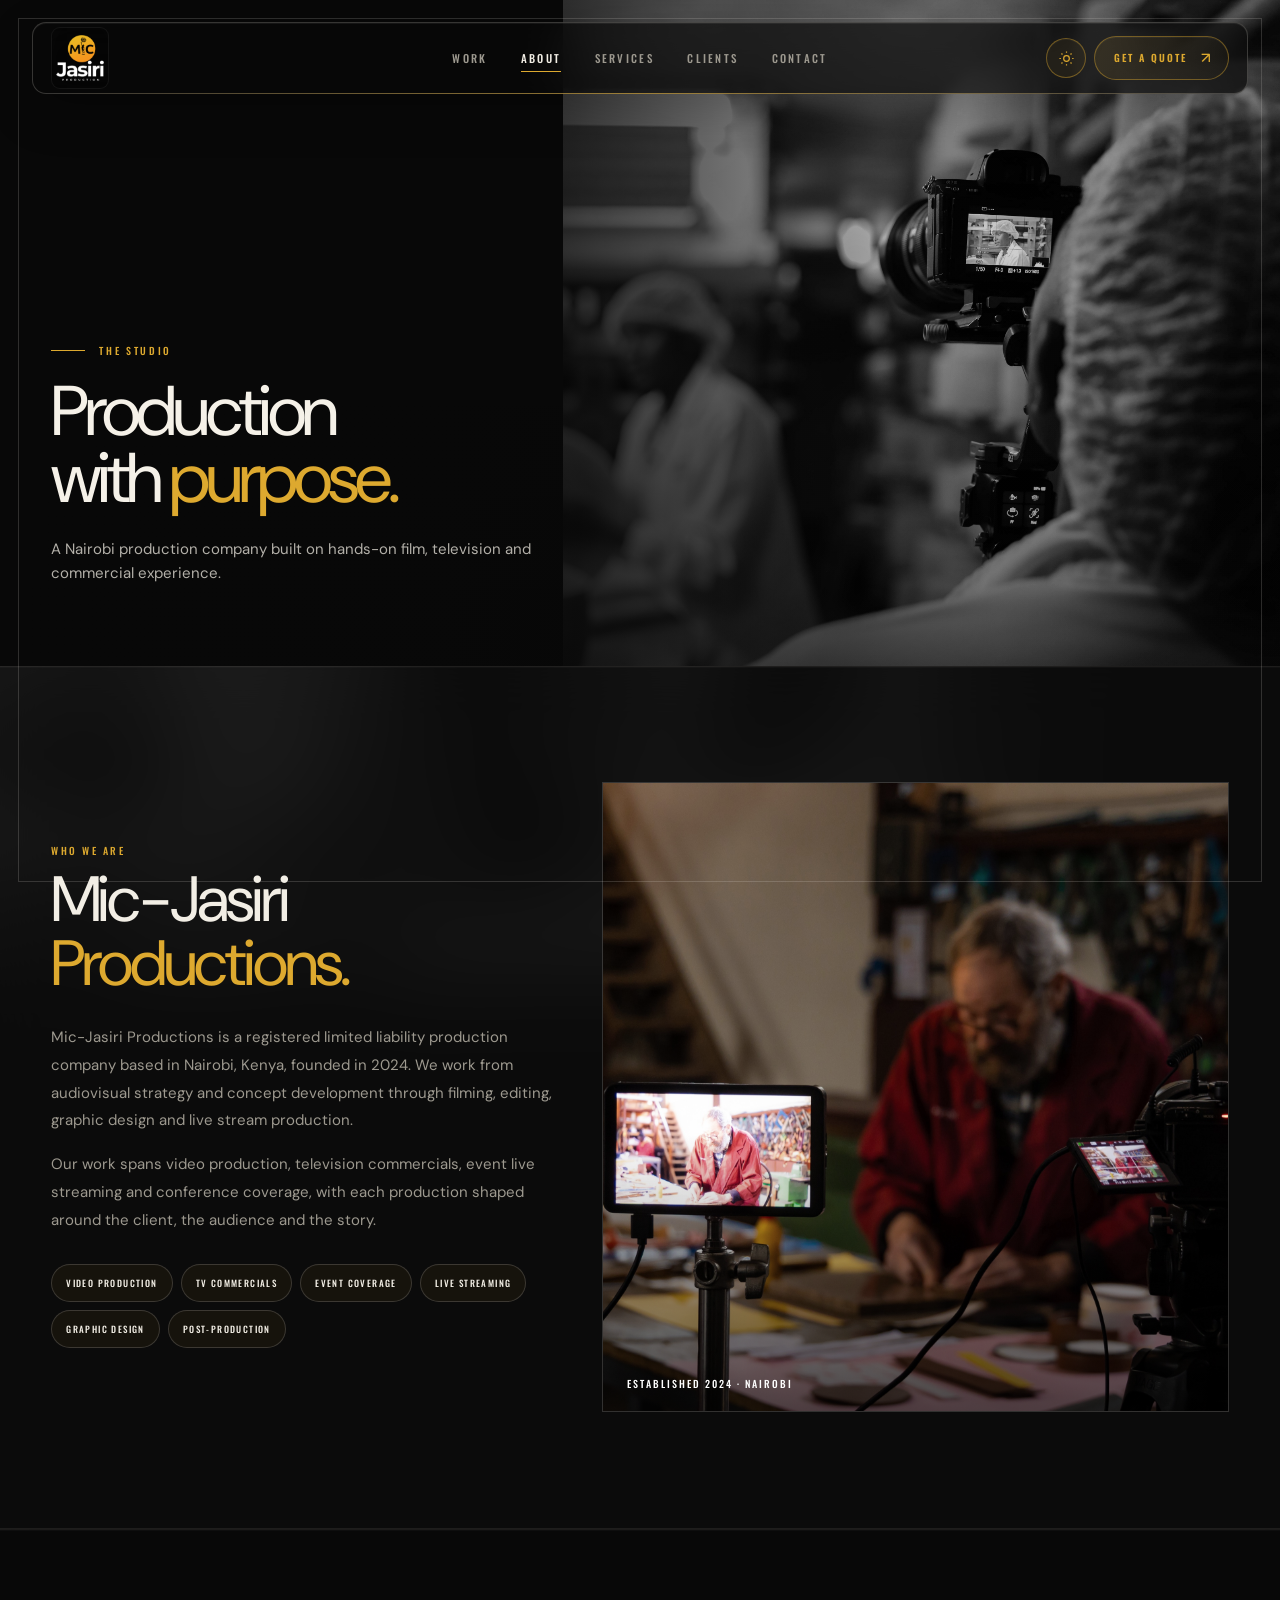
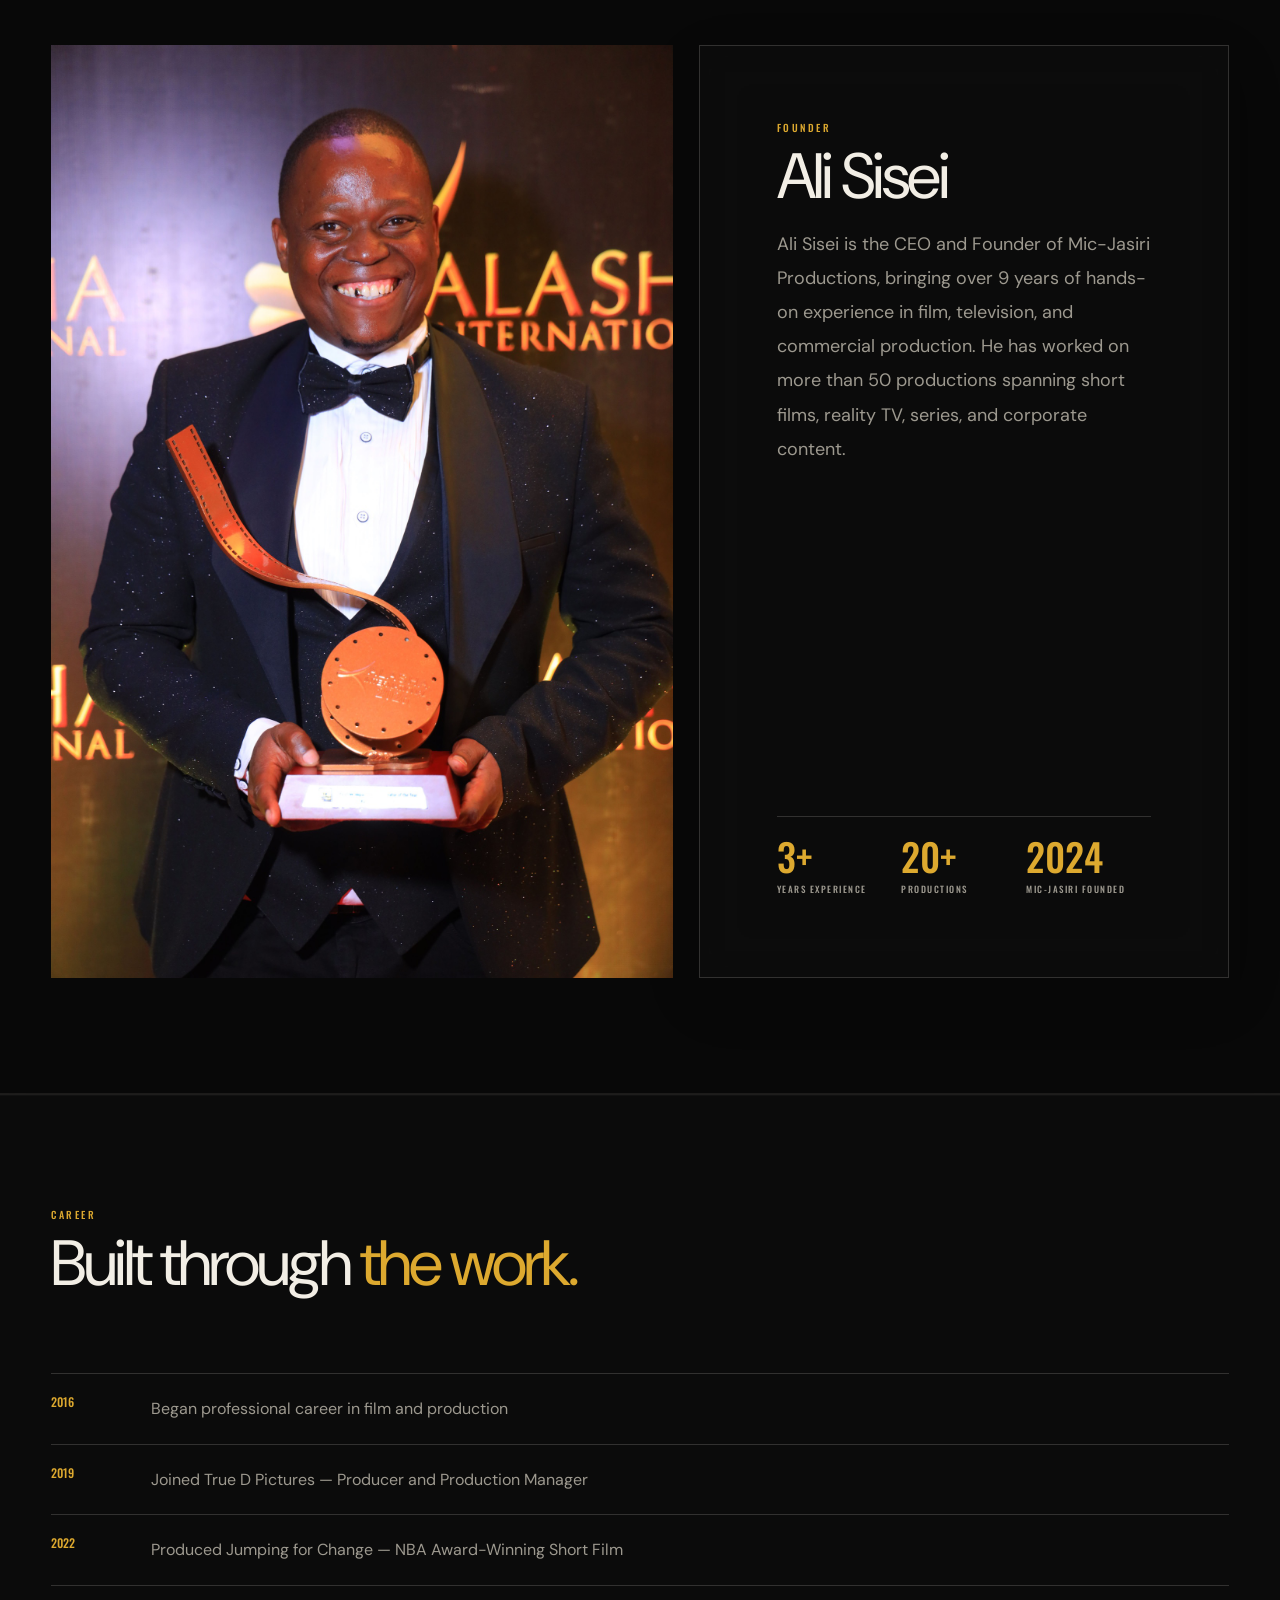
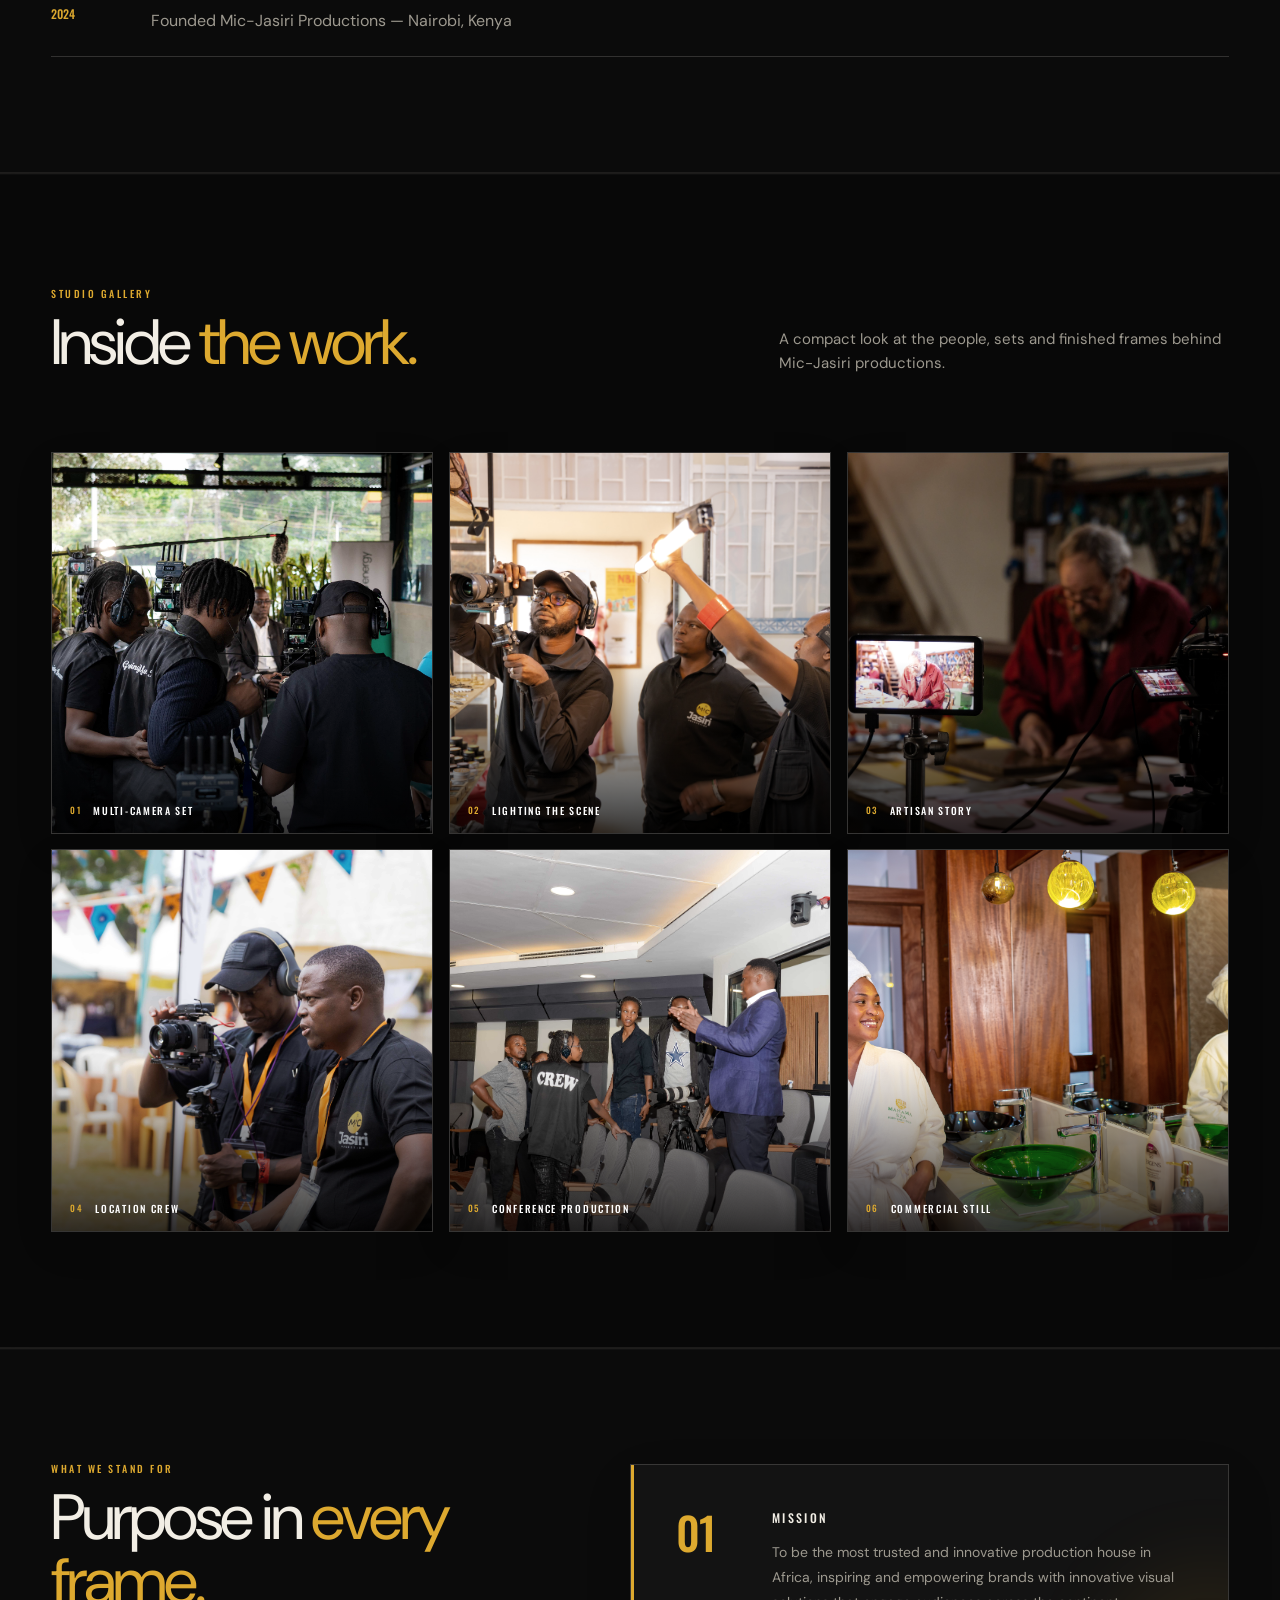
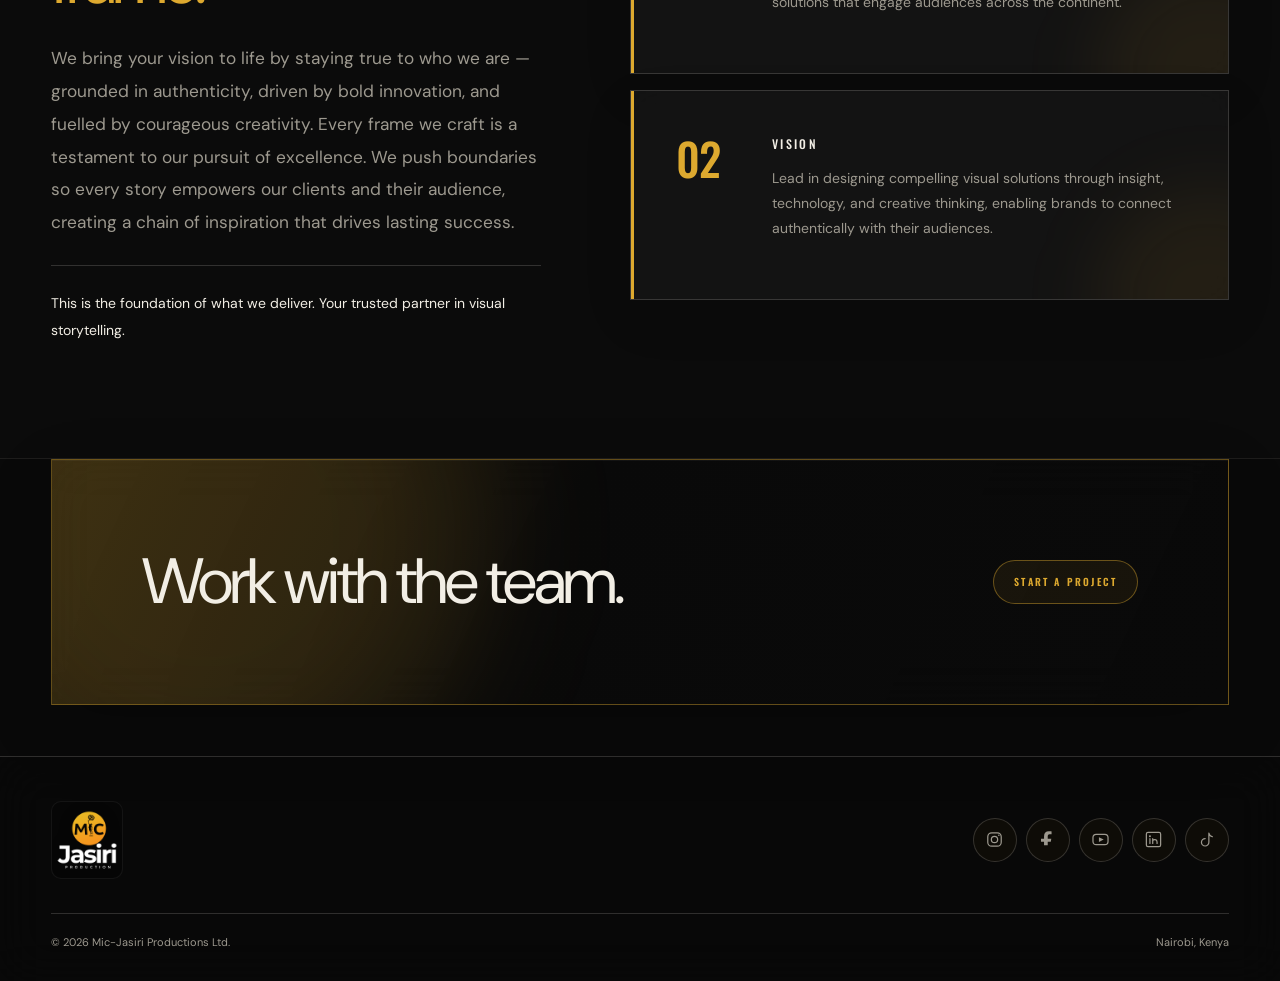
==== commit b0a95040: "content: update about hero image" ====
--- a/about.html
+++ b/about.html
@@ -1,7 +1,7 @@
 <!doctype html><html lang="en" data-theme="dark"><head><meta charset="utf-8"><meta name="viewport" content="width=device-width,initial-scale=1"><meta name="theme-color" content="#090909"><meta name="description" content="Meet Mic-Jasiri Productions and founder Ali Sisei."><title>About | Mic-Jasiri Productions</title><link rel="icon" href="faviconL.png"><link rel="stylesheet" href="assets/css/site.css?v=20260902-16"><script>(()=>{try{document.documentElement.dataset.theme=localStorage.getItem('micjasiri-theme')||'dark'}catch(error){}})()</script></head><body><a class="skip" href="#main">Skip to content</a><div class="site-frame" aria-hidden="true"></div><div class="page-wipe" aria-hidden="true"></div>
 <header class="site-nav"><a class="brand" href="index.html" aria-label="Mic-Jasiri Productions home"><span class="brand-mark" aria-hidden="true"><img class="brand-logo" src="mic-jasiri-logo-white.png" alt=""></span></a><nav class="desktop-nav" aria-label="Primary navigation"><a href="work.html">Work</a><a href="about.html" aria-current="page">About</a><a href="services.html">Services</a><a href="clients.html">Clients</a><a href="contact.html">Contact</a></nav><div class="nav-actions"><button class="icon-button" type="button" data-theme-toggle aria-label="Switch to light mode" aria-pressed="false"><svg class="sun" viewBox="0 0 24 24"><circle cx="12" cy="12" r="4"/><path d="M12 2v2M12 20v2M4.9 4.9l1.4 1.4M17.7 17.7l1.4 1.4M2 12h2M20 12h2M4.9 19.1l1.4-1.4M17.7 6.3l1.4-1.4"/></svg><svg class="moon" viewBox="0 0 24 24"><path d="M20.5 14.2A8.5 8.5 0 0 1 9.8 3.5a8.5 8.5 0 1 0 10.7 10.7Z"/></svg></button><a class="quote-button" href="contact.html">Get a quote</a><button class="menu-button" type="button" data-menu-toggle aria-label="Open navigation menu" aria-expanded="false" aria-controls="mobilePanel"><span></span><span></span><span></span></button></div></header>
 <nav class="mobile-panel" id="mobilePanel" data-mobile-panel aria-label="Mobile navigation" aria-hidden="true"><a href="index.html">Home</a><a href="work.html">Work</a><a href="about.html" aria-current="page">About</a><a href="services.html">Services</a><a href="clients.html">Clients</a><a href="contact.html">Contact</a></nav>
-<main id="main"><section class="hero page-hero about-hero"><div class="hero-media"><img src="ali.jpg" alt="Ali Sisei, CEO and founder of Mic-Jasiri Productions"></div><div class="hero-content reveal"><div class="eyebrow">The studio</div><h1>Production with <em>purpose.</em></h1><p class="hero-copy">A Nairobi production company built on hands-on film, television and commercial experience.</p></div></section>
+<main id="main"><section class="hero page-hero about-hero"><div class="hero-media"><img src="5Y5A8582.jpg" alt="Mic-Jasiri camera filming a culinary production"></div><div class="hero-content reveal"><div class="eyebrow">The studio</div><h1>Production with <em>purpose.</em></h1><p class="hero-copy">A Nairobi production company built on hands-on film, television and commercial experience.</p></div></section>
 <section class="section alt"><div class="about-company-grid"><div class="about-company-copy reveal"><div class="kicker">Who we are</div><h2>Mic-Jasiri <em>Productions.</em></h2><p>Mic-Jasiri Productions is a registered limited liability production company based in Nairobi, Kenya, founded in 2024. We work from audiovisual strategy and concept development through filming, editing, graphic design and live stream production.</p><p>Our work spans video production, television commercials, event live streaming and conference coverage, with each production shaped around the client, the audience and the story.</p><div class="about-capabilities" aria-label="Production capabilities"><span>Video production</span><span>TV commercials</span><span>Event coverage</span><span>Live streaming</span><span>Graphic design</span><span>Post-production</span></div></div><figure class="about-company-image reveal"><img src="REMY4420.jpg" alt="Behind-the-scenes camera and production monitor filming an artisan at work" loading="lazy"><figcaption>Established 2024 · Nairobi</figcaption></figure></div></section>
 <section class="section"><div class="intro-grid"><div class="intro-image reveal"><img src="IMG_2493.JPG" alt="Ali Sisei holding a film award at the Kalasha International Film and TV Awards" loading="lazy"></div><div class="intro-copy reveal"><div><div class="kicker">Founder</div><h2>Ali Sisei</h2><p>Ali Sisei is the CEO and Founder of Mic-Jasiri Productions, bringing over 9 years of hands-on experience in film, television, and commercial production. He has worked on more than 50 productions spanning short films, reality TV, series, and corporate content.</p></div><div class="stats"><div class="stat"><strong>3+</strong><span>Years experience</span></div><div class="stat"><strong>20+</strong><span>Productions</span></div><div class="stat"><strong>2024</strong><span>Mic-Jasiri founded</span></div></div></div></div></section>
 <section class="section alt"><div class="section-heading reveal"><div><div class="kicker">Career</div><h2>Built through <em>the work.</em></h2></div></div><div class="timeline reveal"><div class="timeline-row"><strong>2016</strong><span>Began professional career in film and production</span></div><div class="timeline-row"><strong>2019</strong><span>Joined True D Pictures — Producer and Production Manager</span></div><div class="timeline-row"><strong>2022</strong><span>Produced Jumping for Change — NBA Award-Winning Short Film</span></div><div class="timeline-row"><strong>2024</strong><span>Founded Mic-Jasiri Productions — Nairobi, Kenya</span></div></div></section>
--- a/assets/css/site.css
+++ b/assets/css/site.css
@@ -77,10 +77,13 @@
 /* Interactive service stories */
 .service-visual-card{appearance:none;width:100%;padding:0;text-align:left;font:inherit;cursor:pointer}.service-visual-card:focus-visible{outline:2px solid var(--yellow);outline-offset:4px}.service-visual-copy{transition:transform .45s cubic-bezier(.2,.8,.2,1)}.service-card-hover{display:grid;gap:16px;max-height:0;opacity:0;overflow:hidden;transform:translateY(14px);transition:max-height .55s cubic-bezier(.2,.8,.2,1),opacity .35s,transform .45s}.service-card-tabs{display:flex;flex-wrap:wrap;gap:7px}.service-card-tabs span{padding:8px 10px;border:1px solid rgba(255,255,255,.26);border-radius:999px;background:rgba(10,10,10,.22);color:rgba(255,255,255,.88);font:500 8px/1 var(--cond);letter-spacing:1.1px;text-transform:uppercase;backdrop-filter:blur(8px);-webkit-backdrop-filter:blur(8px)}.service-card-hover strong{display:flex;justify-content:space-between;align-items:center;padding-top:14px;border-top:1px solid rgba(255,255,255,.24);color:#fff;font:500 9px/1 var(--cond);letter-spacing:1.7px;text-transform:uppercase}.service-card-hover b{color:var(--yellow);font:400 19px/1 var(--sans)}.service-visual-card:hover .service-card-hover,.service-visual-card:focus-visible .service-card-hover{max-height:120px;opacity:1;transform:none}.service-visual-card:hover .service-visual-copy,.service-visual-card:focus-visible .service-visual-copy{transform:translateY(-5px)}.service-photo-preview{position:absolute;inset:0;display:grid;grid-template-columns:1.2fr .8fr .8fr;gap:3px;background:#111}.service-photography .service-photo-preview img{position:relative;inset:auto;width:100%;height:100%;min-width:0;object-fit:cover;object-position:center}.service-photography .service-photo-preview img:nth-child(2){object-position:center 48%}.service-photography .service-photo-preview img:nth-child(3){object-position:center}
 
-.service-modal{width:min(1180px,calc(100% - 36px));max-height:calc(100svh - 36px);padding:0;border:1px solid color-mix(in srgb,var(--line-strong) 76%,transparent);border-radius:22px;background:color-mix(in srgb,var(--surface) 93%,transparent);color:var(--text);box-shadow:0 36px 110px rgba(0,0,0,.62);overflow:hidden}.service-modal::backdrop{background:rgba(4,4,4,.76);backdrop-filter:blur(14px);-webkit-backdrop-filter:blur(14px)}.service-modal[open]{animation:service-modal-in .38s cubic-bezier(.2,.8,.2,1)}@keyframes service-modal-in{from{opacity:0;transform:translateY(22px) scale(.985)}to{opacity:1;transform:none}}.service-modal-shell{position:relative;max-height:calc(100svh - 36px);overflow-y:auto;overscroll-behavior:contain;scrollbar-color:var(--yellow) transparent}.service-modal-close{position:sticky;z-index:8;top:16px;float:right;margin:16px 16px -60px 0;width:44px;height:44px;border:1px solid rgba(255,255,255,.25);border-radius:50%;background:rgba(8,8,8,.64);color:#fff;font:300 28px/1 var(--sans);cursor:pointer;backdrop-filter:blur(10px);-webkit-backdrop-filter:blur(10px)}.service-modal-hero{position:relative;min-height:460px;display:flex;align-items:flex-end;overflow:hidden;color:#fff;background:#111}.service-modal-hero:after{content:"";position:absolute;inset:0;background:linear-gradient(0deg,rgba(4,4,4,.92),rgba(4,4,4,.05) 75%),linear-gradient(90deg,rgba(4,4,4,.45),transparent 68%)}.service-modal-hero>img{position:absolute;inset:0;width:100%;height:100%;object-fit:cover}.service-modal-heading{position:relative;z-index:2;width:min(760px,calc(100% - 54px));padding:48px clamp(26px,5vw,66px)}.service-modal-heading>span{display:block;margin-bottom:18px;color:var(--yellow);font:500 10px/1 var(--cond);letter-spacing:2px}.service-modal-heading h2{margin:12px 0 14px;font:400 clamp(46px,7vw,82px)/.94 var(--sans);letter-spacing:-4px}.service-modal-heading p{max-width:620px;margin:0;color:rgba(255,255,255,.76);font-size:14px;line-height:1.7}.service-modal-content{padding:clamp(34px,5vw,70px)}.service-modal-intro{display:grid;grid-template-columns:minmax(240px,.7fr) minmax(0,1.3fr);gap:clamp(36px,7vw,100px);padding-bottom:52px;border-bottom:1px solid var(--line)}.service-modal-intro h3{margin:12px 0 0;font:400 clamp(34px,4vw,56px)/1.03 var(--sans);letter-spacing:-2.4px}.service-modal-intro p{margin:0;color:var(--muted);font-size:14px;line-height:1.8}.service-modal-tags{display:flex;flex-wrap:wrap;gap:8px;margin-top:24px}.service-modal-tags span{padding:10px 12px;border:1px solid var(--line);border-radius:999px;color:var(--text);font:500 8px/1 var(--cond);letter-spacing:1.2px;text-transform:uppercase}.service-modal-collections{display:grid;gap:58px;padding:54px 0}.service-detail-block{display:grid;gap:22px}.service-detail-head{display:grid;grid-template-columns:54px minmax(0,1fr) minmax(240px,.85fr);gap:18px;align-items:start}.service-detail-index{color:var(--yellow);font:500 10px/1 var(--cond);letter-spacing:2px}.service-detail-head h3{margin:0;font:400 clamp(28px,3.5vw,44px)/1 var(--sans);letter-spacing:-1.7px}.service-detail-head p{margin:0;color:var(--muted);font-size:13px;line-height:1.7}.service-detail-gallery{display:grid;grid-template-columns:repeat(4,minmax(0,1fr));gap:10px}.service-detail-gallery figure{position:relative;margin:0;aspect-ratio:4/3;overflow:hidden;background:var(--surface-2)}.service-detail-gallery figure:nth-child(2n){aspect-ratio:3/4}.service-detail-gallery img{width:100%;height:100%;object-fit:cover;transition:transform .6s cubic-bezier(.2,.7,.2,1)}.service-detail-gallery figure:hover img{transform:scale(1.035)}.service-modal-cta{margin-top:8px}.service-modal-open{overflow:hidden}html[data-theme="light"] .service-modal{background:rgba(244,240,232,.96)}
+.service-modal{width:min(1180px,calc(100% - 36px));max-height:calc(100svh - 36px);padding:0;border:1px solid color-mix(in srgb,var(--line-strong) 76%,transparent);border-radius:22px;background:color-mix(in srgb,var(--surface) 93%,transparent);color:var(--text);box-shadow:0 36px 110px rgba(0,0,0,.62);overflow:hidden}.service-modal::backdrop{background:rgba(4,4,4,.76);backdrop-filter:blur(14px);-webkit-backdrop-filter:blur(14px)}.service-modal[open]{animation:service-modal-in .38s cubic-bezier(.2,.8,.2,1)}@keyframes service-modal-in{from{opacity:0;transform:translateY(22px) scale(.985)}to{opacity:1;transform:none}}.service-modal-shell{position:relative;max-height:calc(100svh - 36px);overflow-y:auto;overscroll-behavior:contain;scrollbar-color:var(--yellow) transparent}.service-modal-close{position:sticky;z-index:8;top:16px;float:right;margin:16px 16px -60px 0;width:44px;height:44px;border:1px solid rgba(255,255,255,.25);border-radius:50%;background:rgba(8,8,8,.64);color:#fff;font:300 28px/1 var(--sans);cursor:pointer;backdrop-filter:blur(10px);-webkit-backdrop-filter:blur(10px)}.service-modal-hero{position:relative;min-height:460px;display:flex;align-items:flex-end;overflow:hidden;color:#fff;background:#111}.service-modal-hero:after{content:"";position:absolute;inset:0;background:linear-gradient(0deg,rgba(4,4,4,.92),rgba(4,4,4,.05) 75%),linear-gradient(90deg,rgba(4,4,4,.45),transparent 68%)}.service-modal-hero>img{position:absolute;inset:0;width:100%;height:100%;object-fit:cover}.service-modal-heading{position:relative;z-index:2;width:min(760px,calc(100% - 54px));padding:48px clamp(26px,5vw,66px)}.service-modal-heading>span{display:block;margin-bottom:18px;color:var(--yellow);font:500 10px/1 var(--cond);letter-spacing:2px}.service-modal-heading h2{margin:12px 0 14px;font:400 clamp(46px,7vw,82px)/.94 var(--sans);letter-spacing:-4px}.service-modal-heading p{max-width:620px;margin:0;color:rgba(255,255,255,.76);font-size:14px;line-height:1.7}.service-modal-content{padding:clamp(34px,5vw,70px)}.service-modal-intro{display:grid;grid-template-columns:minmax(240px,.7fr) minmax(0,1.3fr);gap:clamp(36px,7vw,100px);padding-bottom:52px;border-bottom:1px solid var(--line)}.service-modal-intro h3{margin:12px 0 0;font:400 clamp(34px,4vw,56px)/1.03 var(--sans);letter-spacing:-2.4px}.service-modal-intro p{margin:0;color:var(--muted);font-size:14px;line-height:1.8}.service-modal-tags{display:flex;flex-wrap:wrap;gap:8px;margin-top:24px}.service-modal-tags span{padding:10px 12px;border:1px solid var(--line);border-radius:999px;color:var(--text);font:500 8px/1 var(--cond);letter-spacing:1.2px;text-transform:uppercase}.service-modal-collections{display:grid;gap:58px;padding:54px 0}.service-detail-block{display:grid;gap:22px}.service-detail-head{display:grid;grid-template-columns:54px minmax(0,1fr) minmax(240px,.85fr);gap:18px;align-items:start}.service-detail-index{color:var(--yellow);font:500 10px/1 var(--cond);letter-spacing:2px}.service-detail-head h3{margin:0;font:400 clamp(28px,3.5vw,44px)/1 var(--sans);letter-spacing:-1.7px}.service-detail-head p{margin:0;color:var(--muted);font-size:13px;line-height:1.7}.service-detail-gallery{display:grid;grid-template-columns:repeat(4,minmax(0,1fr));gap:10px}.service-detail-gallery figure{position:relative;margin:0;aspect-ratio:4/3;overflow:hidden;background:var(--surface-2)}.service-detail-gallery img{width:100%;height:100%;object-fit:cover;transition:transform .6s cubic-bezier(.2,.7,.2,1)}.service-detail-gallery figure:hover img{transform:scale(1.035)}.service-modal-cta{margin-top:8px}.service-modal-open{overflow:hidden}html[data-theme="light"] .service-modal{background:rgba(244,240,232,.96)}
 
 @media(max-width:800px){.service-modal-intro{grid-template-columns:1fr;gap:20px}.service-detail-head{grid-template-columns:38px 1fr}.service-detail-head p{grid-column:2}.service-detail-gallery{grid-template-columns:repeat(2,minmax(0,1fr))}}
 @media(max-width:720px){.service-card-hover{max-height:120px;opacity:1;transform:none}.service-card-tabs{gap:5px}.service-card-tabs span{padding:7px 8px}.service-photo-preview{grid-template-columns:1fr 1fr}.service-photo-preview img:first-child{grid-row:span 2}.service-modal{width:calc(100% - 16px);max-height:calc(100svh - 16px);border-radius:15px}.service-modal-shell{max-height:calc(100svh - 16px)}.service-modal-close{top:10px;margin:10px 10px -54px 0}.service-modal-hero{min-height:430px}.service-modal-heading{width:calc(100% - 34px);padding:34px 20px}.service-modal-heading h2{font-size:46px;letter-spacing:-2.6px}.service-modal-content{padding:34px 20px}.service-modal-collections{gap:42px;padding:40px 0}.service-detail-gallery{gap:7px}.service-detail-gallery figure{aspect-ratio:1}.service-detail-gallery figure:nth-child(2n){aspect-ratio:1}.service-modal-cta{width:100%}}
+
+.service-gallery-item{cursor:zoom-in}.service-gallery-item:after{content:'+';position:absolute;z-index:2;right:10px;bottom:10px;width:34px;height:34px;display:grid;place-items:center;border:1px solid rgba(255,255,255,.3);border-radius:50%;background:rgba(8,8,8,.56);color:#fff;font:300 20px/1 var(--sans);opacity:0;transform:translateY(5px);transition:opacity .25s,transform .3s;backdrop-filter:blur(8px);-webkit-backdrop-filter:blur(8px)}.service-gallery-item:hover:after,.service-gallery-item:focus-visible:after{opacity:1;transform:none}.service-gallery-item:focus-visible{outline:2px solid var(--yellow);outline-offset:3px}.service-lightbox{position:fixed;z-index:30;inset:0;display:grid;place-items:center;padding:clamp(14px,3vw,42px);background:rgba(3,3,3,.88);backdrop-filter:blur(18px);-webkit-backdrop-filter:blur(18px);animation:service-lightbox-in .28s ease}.service-lightbox[hidden]{display:none}@keyframes service-lightbox-in{from{opacity:0}to{opacity:1}}.service-lightbox-frame{width:min(1240px,100%);height:min(820px,calc(100svh - 84px));display:grid;grid-template-rows:minmax(0,1fr) auto;overflow:hidden;border:1px solid rgba(221,169,47,.4);border-radius:16px;background:#090909;box-shadow:0 28px 90px rgba(0,0,0,.65)}.service-lightbox-frame img{width:100%;height:100%;min-height:0;object-fit:contain;background:#050505}.service-lightbox-frame p{margin:0;padding:14px 18px;color:rgba(255,255,255,.72);font:500 9px/1.35 var(--cond);letter-spacing:1.3px;text-transform:uppercase}.service-lightbox-close{position:fixed;z-index:2;top:clamp(18px,3vw,38px);right:clamp(18px,3vw,38px);width:46px;height:46px;border:1px solid rgba(255,255,255,.3);border-radius:50%;background:rgba(8,8,8,.7);color:#fff;font:300 28px/1 var(--sans);cursor:pointer;backdrop-filter:blur(10px);-webkit-backdrop-filter:blur(10px)}.service-modal.lightbox-open .service-modal-close{visibility:hidden}
+@media(max-width:720px){.service-gallery-item:after{width:30px;height:30px;opacity:1}.service-lightbox{padding:8px}.service-lightbox-frame{height:calc(100svh - 16px);border-radius:12px}.service-lightbox-frame p{padding:12px 14px}.service-lightbox-close{top:18px;right:18px;width:42px;height:42px}}
 
 /* Client reviews */
 .client-review-heading{align-items:end}.review-summary{justify-self:end;display:flex;align-items:center;gap:16px;padding:14px 18px;border:1px solid var(--line);border-radius:999px;background:color-mix(in srgb,var(--surface) 78%,transparent);backdrop-filter:blur(16px);-webkit-backdrop-filter:blur(16px)}.review-summary>strong{font:400 32px/1 var(--sans);letter-spacing:-1.4px}.review-summary>span{display:grid;gap:5px}.review-summary small{color:var(--muted);font:500 8px/1 var(--cond);letter-spacing:1.2px;text-transform:uppercase}.review-stars{color:var(--yellow);font:500 14px/1 var(--sans);letter-spacing:3px}.client-review-grid{gap:14px}.client-review-card{position:relative;min-height:450px;padding:clamp(28px,3vw,42px);border-radius:18px;background:color-mix(in srgb,var(--surface) 88%,transparent);border:1px solid var(--line);box-shadow:0 22px 64px rgba(0,0,0,.16);overflow:hidden;transition:transform .45s cubic-bezier(.2,.8,.2,1),border-color .35s,box-shadow .45s;backdrop-filter:blur(20px);-webkit-backdrop-filter:blur(20px)}.client-review-card:before{content:"";position:absolute;inset:0 0 auto;height:2px;background:linear-gradient(90deg,var(--yellow),transparent);opacity:.7}.client-review-card:hover{transform:translateY(-7px);border-color:color-mix(in srgb,var(--yellow) 40%,var(--line));box-shadow:0 30px 80px rgba(0,0,0,.24)}.client-review-top{display:flex;justify-content:space-between;align-items:start}.review-quote{color:color-mix(in srgb,var(--yellow) 70%,transparent);font:400 58px/.7 var(--serif)}.client-review-card blockquote{margin:38px 0 46px;color:var(--text);font:400 clamp(19px,1.7vw,25px)/1.55 var(--serif)}.client-review-card footer{display:flex;align-items:center;gap:14px;padding-top:20px;border-top:1px solid var(--line)}.review-logo-stage{width:62px;height:62px;flex:0 0 62px;display:grid;place-items:center;padding:7px;border:1px solid var(--line);border-radius:50%;background:#f5f1e9;overflow:hidden}.review-logo-stage img{width:100%;height:100%;object-fit:contain}.review-logo-dark{background:#0d0d0d}.review-client{display:grid;gap:6px;min-width:0}.client-review-card footer .review-client strong{color:var(--text);font:500 11px/1.2 var(--cond);letter-spacing:1.3px;text-transform:uppercase}.client-review-card footer .review-client small{color:var(--muted);font-size:11px}.client-reviews-section.image-atmosphere:after{background:linear-gradient(90deg,rgba(9,9,9,.86),rgba(9,9,9,.68),rgba(9,9,9,.86))}html[data-theme="light"] .client-reviews-section.image-atmosphere:after{background:linear-gradient(90deg,rgba(239,234,224,.9),rgba(239,234,224,.72),rgba(239,234,224,.9))}html[data-theme="light"] .client-review-card{background:rgba(251,248,242,.86);box-shadow:0 22px 58px rgba(54,42,23,.1)}
@@ -98,3 +101,7 @@
 .contact-copy h2 em{color:var(--yellow);font-style:normal}.contact-form .form-status{max-width:520px;margin:0 0 18px}.whatsapp-submit{min-height:54px;gap:12px;padding:0 18px 0 10px;border-radius:999px!important}.whatsapp-submit-icon{width:34px;height:34px;display:grid;place-items:center;border-radius:50%;background:#128c4a;color:#fff;box-shadow:inset 0 1px rgba(255,255,255,.22)}.whatsapp-submit-icon svg{width:18px;height:18px;fill:currentColor}.whatsapp-submit b{margin-left:5px;font:500 15px/1 var(--sans);letter-spacing:0}.whatsapp-submit:hover .whatsapp-submit-icon{background:#0d7a3f}@media(max-width:520px){.whatsapp-submit{width:100%;font-size:9px;letter-spacing:1.6px}}
 .partners-section{position:relative}.partner-logo-grid{gap:clamp(10px,1.2vw,16px);border:0}.partner-logo-card{position:relative;min-height:320px;padding:18px;display:flex;flex-direction:column;justify-content:space-between;place-content:unset;text-align:left;border:1px solid var(--line);overflow:hidden;background:color-mix(in srgb,var(--surface-2) 72%,transparent);transition:transform .35s,border-color .35s,box-shadow .35s}.partner-logo-card:after{content:"";position:absolute;inset:auto -25% -55% 35%;height:70%;background:rgba(221,169,47,.1);filter:blur(46px);pointer-events:none}.partner-logo-card:hover{transform:translateY(-5px);border-color:rgba(221,169,47,.46);box-shadow:0 22px 55px rgba(0,0,0,.16)}.partner-index{position:absolute;z-index:2;top:28px;left:28px;color:var(--yellow)!important;font:500 8px/1 var(--cond)!important;letter-spacing:1.7px!important}.partner-logo-stage{height:190px;display:grid;place-items:center;padding:25px;border-radius:14px;background:#fff;box-shadow:inset 0 0 0 1px rgba(12,12,12,.06),0 14px 36px rgba(0,0,0,.1);overflow:hidden}.partner-logo-stage img{width:auto;height:auto;max-width:82%;max-height:110px;object-fit:contain;filter:none;transition:transform .45s}.partner-logo-stage .partner-logo-biz{max-height:142px}.partner-logo-stage .partner-logo-manama{max-height:124px}.partner-logo-stage .partner-logo-wob{max-width:90%;max-height:105px}.partner-logo-stage-dark{background:#183826}.partner-logo-card:hover .partner-logo-stage img{transform:scale(1.035)}.partner-meta{position:relative;z-index:2;display:grid;padding:20px 9px 8px}.partner-meta strong{font:500 18px/1 var(--cond);letter-spacing:1.4px;text-transform:uppercase}.partner-meta span{margin-top:9px;color:var(--muted);font:500 8px/1 var(--cond);letter-spacing:1.6px;text-transform:uppercase}html[data-theme="light"] .partner-logo-card{background:rgba(255,255,255,.26);box-shadow:0 14px 36px rgba(65,48,22,.06)}
 @media(max-width:900px){.partner-logo-grid{grid-template-columns:1fr}.partner-logo-card{min-height:270px}.partner-logo-stage{height:170px}}
+
+/* Interactive portfolio previews across every work category. */
+.portfolio-shot.portfolio-story{appearance:none;cursor:pointer}.portfolio-shot.portfolio-story:focus-visible,.portfolio-feature.portfolio-story:focus-visible{outline:2px solid var(--yellow);outline-offset:4px}.portfolio-shot.portfolio-story figcaption{z-index:4;transition:opacity .28s ease,transform .38s ease}.portfolio-shot.portfolio-story:hover figcaption,.portfolio-shot.portfolio-story:focus-visible figcaption{opacity:0;transform:translateY(8px)}.portfolio-shot.portfolio-story .portfolio-story-preview{z-index:5}.portfolio-feature.portfolio-story{position:relative;width:100%;padding:0;overflow:hidden;text-align:left;font:inherit;color:var(--text);cursor:pointer}.portfolio-feature.portfolio-story .portfolio-story-preview{z-index:7}.portfolio-feature-image{overflow:hidden}.portfolio-feature-image img{transition:transform .7s cubic-bezier(.2,.7,.2,1),filter .4s}.portfolio-feature.portfolio-story:hover .portfolio-feature-image img,.portfolio-feature.portfolio-story:focus-visible .portfolio-feature-image img{transform:scale(1.025);filter:saturate(1.05)}.portfolio-feature-copy{transition:opacity .28s ease,transform .38s ease}.portfolio-feature.portfolio-story:hover .portfolio-feature-copy,.portfolio-feature.portfolio-story:focus-visible .portfolio-feature-copy{opacity:0;transform:translateY(8px)}
+@media(max-width:720px){.portfolio-feature.portfolio-story:hover .portfolio-feature-copy,.portfolio-feature.portfolio-story:focus-visible .portfolio-feature-copy{opacity:1;transform:none}}
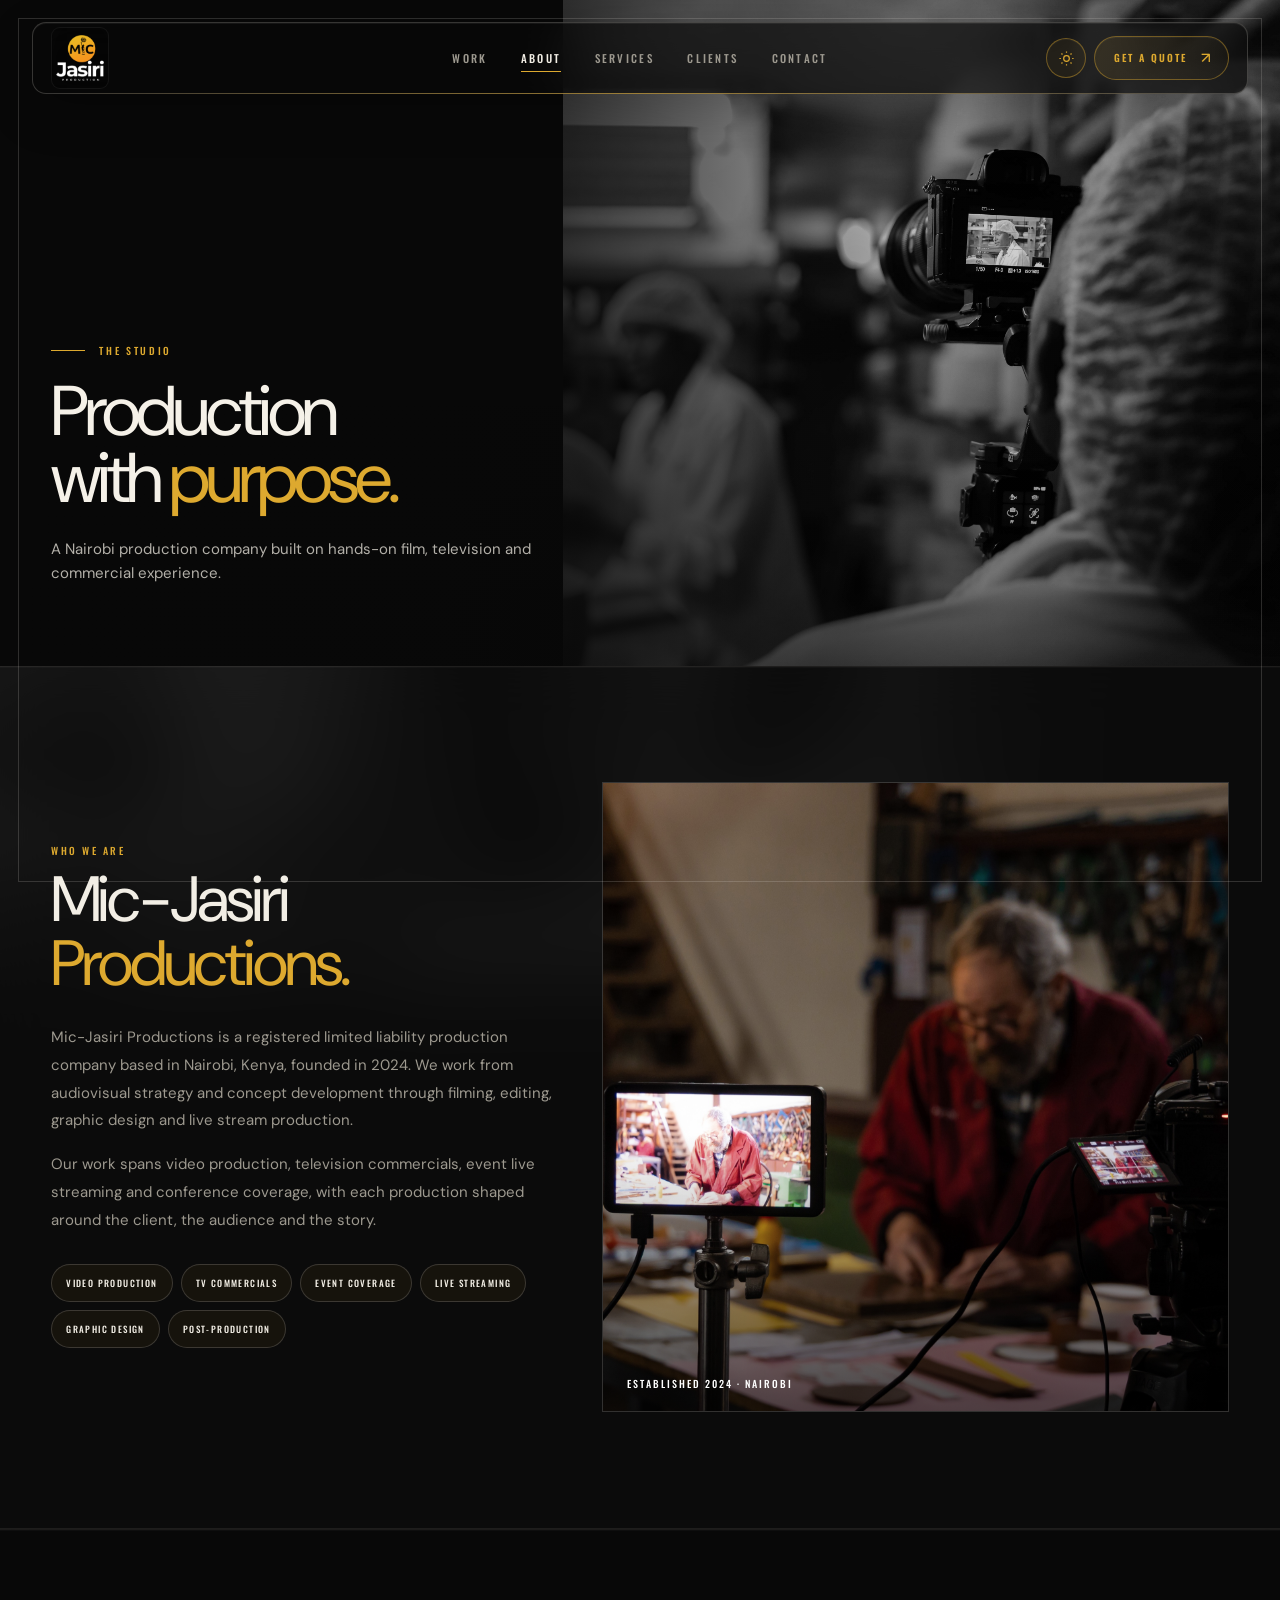
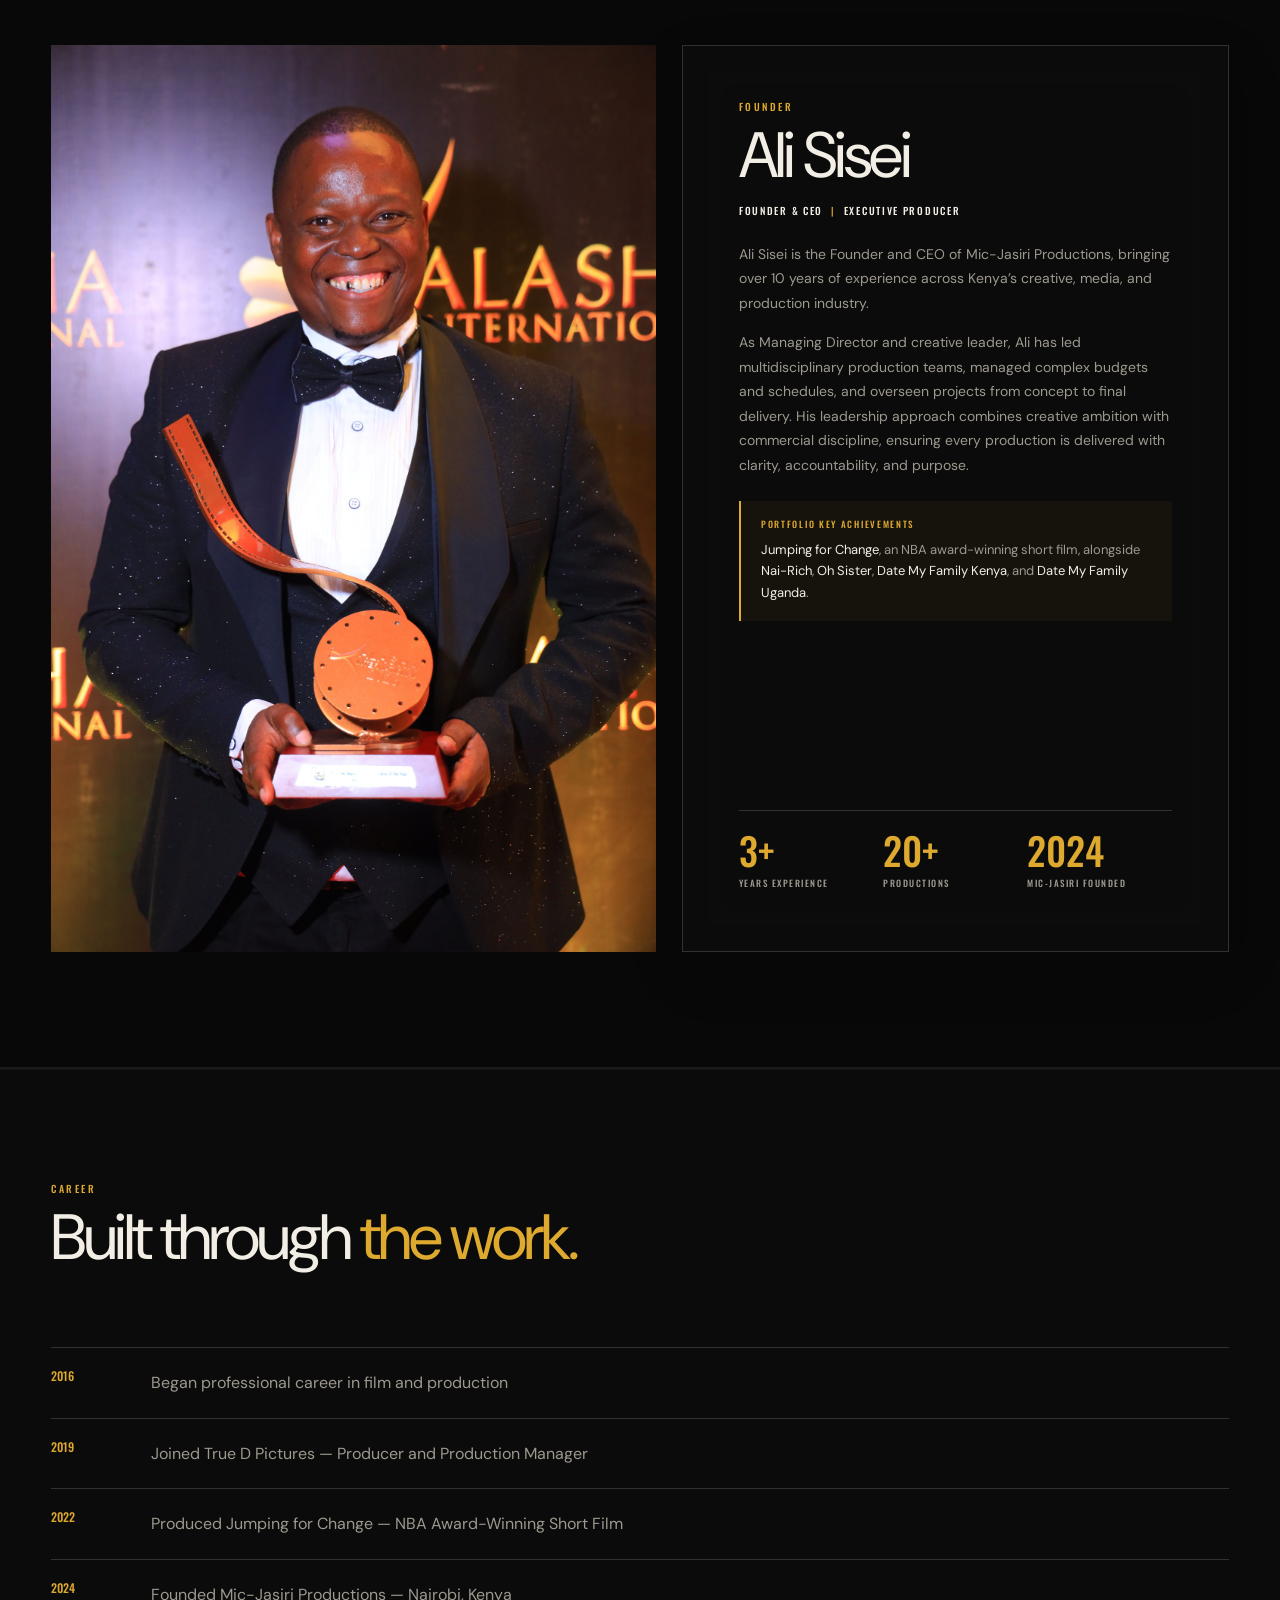
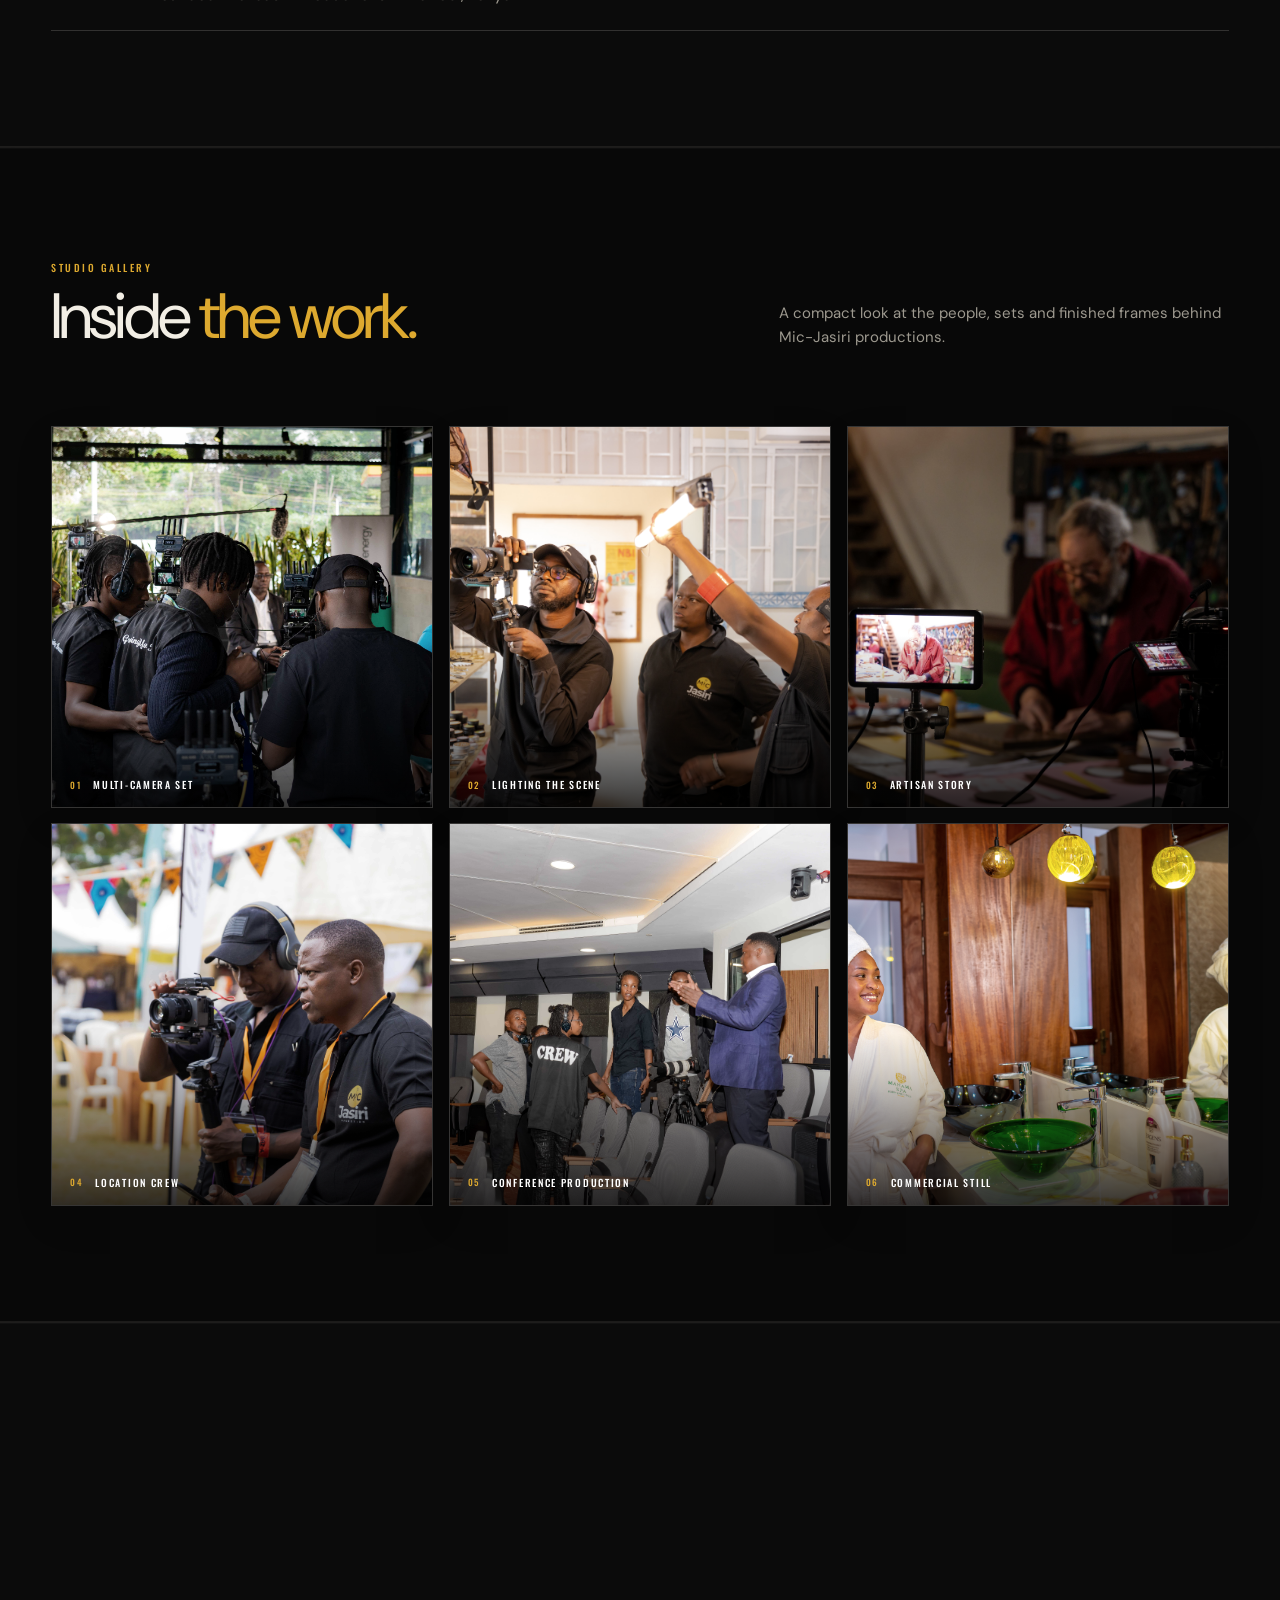
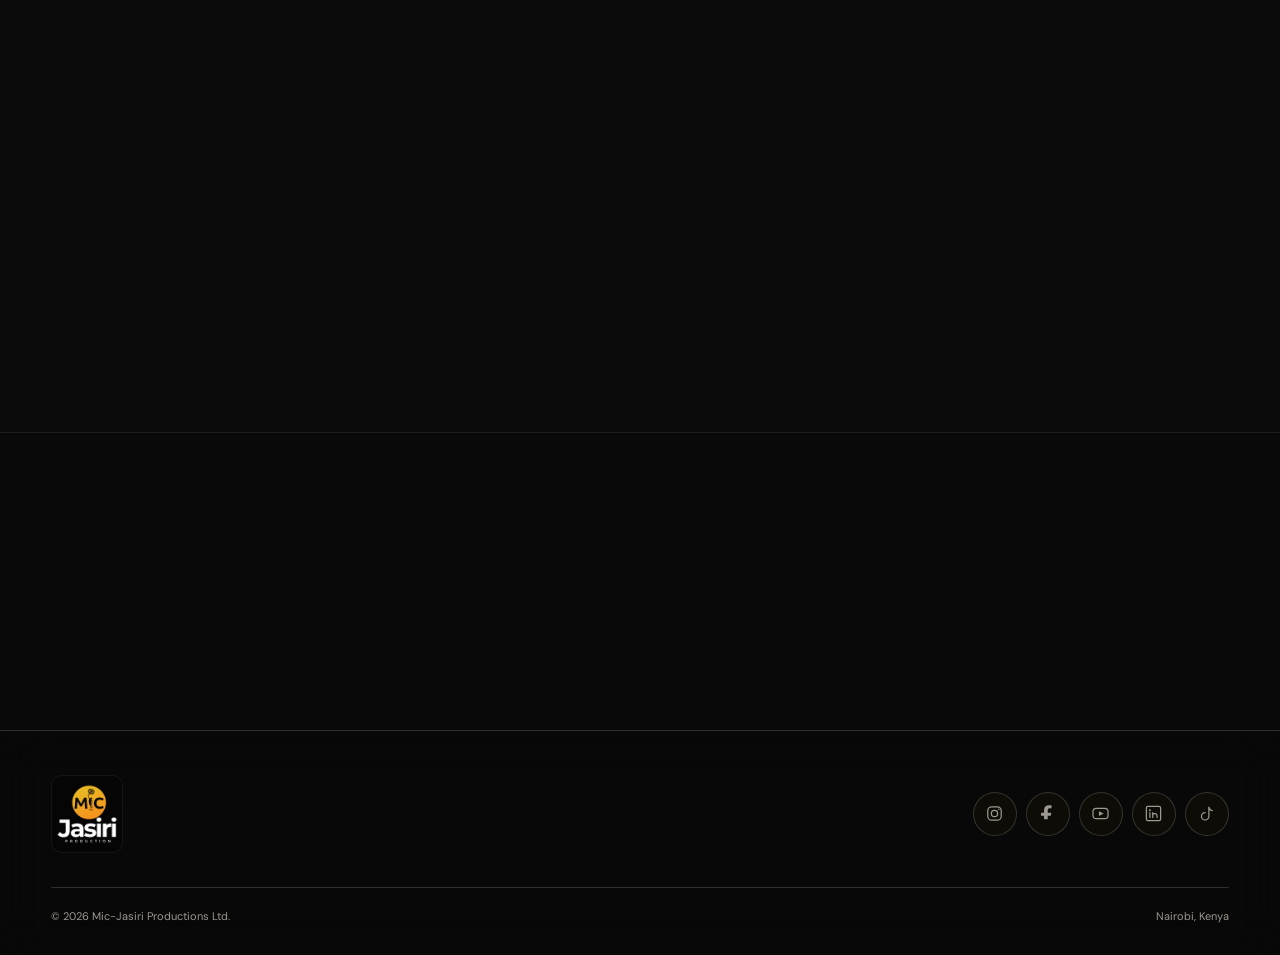
==== commit 11173f44: "content: expand founder profile" ====
--- a/about.html
+++ b/about.html
@@ -1,9 +1,9 @@
-<!doctype html><html lang="en" data-theme="dark"><head><meta charset="utf-8"><meta name="viewport" content="width=device-width,initial-scale=1"><meta name="theme-color" content="#090909"><meta name="description" content="Meet Mic-Jasiri Productions and founder Ali Sisei."><title>About | Mic-Jasiri Productions</title><link rel="icon" href="faviconL.png"><link rel="stylesheet" href="assets/css/site.css?v=20260902-16"><script>(()=>{try{document.documentElement.dataset.theme=localStorage.getItem('micjasiri-theme')||'dark'}catch(error){}})()</script></head><body><a class="skip" href="#main">Skip to content</a><div class="site-frame" aria-hidden="true"></div><div class="page-wipe" aria-hidden="true"></div>
+<!doctype html><html lang="en" data-theme="dark"><head><meta charset="utf-8"><meta name="viewport" content="width=device-width,initial-scale=1"><meta name="theme-color" content="#090909"><meta name="description" content="Meet Mic-Jasiri Productions and founder Ali Sisei."><title>About | Mic-Jasiri Productions</title><link rel="icon" href="faviconL.png"><link rel="stylesheet" href="assets/css/site.css?v=20260913-17"><script>(()=>{try{document.documentElement.dataset.theme=localStorage.getItem('micjasiri-theme')||'dark'}catch(error){}})()</script></head><body><a class="skip" href="#main">Skip to content</a><div class="site-frame" aria-hidden="true"></div><div class="page-wipe" aria-hidden="true"></div>
 <header class="site-nav"><a class="brand" href="index.html" aria-label="Mic-Jasiri Productions home"><span class="brand-mark" aria-hidden="true"><img class="brand-logo" src="mic-jasiri-logo-white.png" alt=""></span></a><nav class="desktop-nav" aria-label="Primary navigation"><a href="work.html">Work</a><a href="about.html" aria-current="page">About</a><a href="services.html">Services</a><a href="clients.html">Clients</a><a href="contact.html">Contact</a></nav><div class="nav-actions"><button class="icon-button" type="button" data-theme-toggle aria-label="Switch to light mode" aria-pressed="false"><svg class="sun" viewBox="0 0 24 24"><circle cx="12" cy="12" r="4"/><path d="M12 2v2M12 20v2M4.9 4.9l1.4 1.4M17.7 17.7l1.4 1.4M2 12h2M20 12h2M4.9 19.1l1.4-1.4M17.7 6.3l1.4-1.4"/></svg><svg class="moon" viewBox="0 0 24 24"><path d="M20.5 14.2A8.5 8.5 0 0 1 9.8 3.5a8.5 8.5 0 1 0 10.7 10.7Z"/></svg></button><a class="quote-button" href="contact.html">Get a quote</a><button class="menu-button" type="button" data-menu-toggle aria-label="Open navigation menu" aria-expanded="false" aria-controls="mobilePanel"><span></span><span></span><span></span></button></div></header>
 <nav class="mobile-panel" id="mobilePanel" data-mobile-panel aria-label="Mobile navigation" aria-hidden="true"><a href="index.html">Home</a><a href="work.html">Work</a><a href="about.html" aria-current="page">About</a><a href="services.html">Services</a><a href="clients.html">Clients</a><a href="contact.html">Contact</a></nav>
 <main id="main"><section class="hero page-hero about-hero"><div class="hero-media"><img src="5Y5A8582.jpg" alt="Mic-Jasiri camera filming a culinary production"></div><div class="hero-content reveal"><div class="eyebrow">The studio</div><h1>Production with <em>purpose.</em></h1><p class="hero-copy">A Nairobi production company built on hands-on film, television and commercial experience.</p></div></section>
 <section class="section alt"><div class="about-company-grid"><div class="about-company-copy reveal"><div class="kicker">Who we are</div><h2>Mic-Jasiri <em>Productions.</em></h2><p>Mic-Jasiri Productions is a registered limited liability production company based in Nairobi, Kenya, founded in 2024. We work from audiovisual strategy and concept development through filming, editing, graphic design and live stream production.</p><p>Our work spans video production, television commercials, event live streaming and conference coverage, with each production shaped around the client, the audience and the story.</p><div class="about-capabilities" aria-label="Production capabilities"><span>Video production</span><span>TV commercials</span><span>Event coverage</span><span>Live streaming</span><span>Graphic design</span><span>Post-production</span></div></div><figure class="about-company-image reveal"><img src="REMY4420.jpg" alt="Behind-the-scenes camera and production monitor filming an artisan at work" loading="lazy"><figcaption>Established 2024 · Nairobi</figcaption></figure></div></section>
-<section class="section"><div class="intro-grid"><div class="intro-image reveal"><img src="IMG_2493.JPG" alt="Ali Sisei holding a film award at the Kalasha International Film and TV Awards" loading="lazy"></div><div class="intro-copy reveal"><div><div class="kicker">Founder</div><h2>Ali Sisei</h2><p>Ali Sisei is the CEO and Founder of Mic-Jasiri Productions, bringing over 9 years of hands-on experience in film, television, and commercial production. He has worked on more than 50 productions spanning short films, reality TV, series, and corporate content.</p></div><div class="stats"><div class="stat"><strong>3+</strong><span>Years experience</span></div><div class="stat"><strong>20+</strong><span>Productions</span></div><div class="stat"><strong>2024</strong><span>Mic-Jasiri founded</span></div></div></div></div></section>
+<section class="section founder-section"><div class="intro-grid"><div class="intro-image reveal"><img src="IMG_2493.JPG" alt="Ali Sisei holding a film award at the Kalasha International Film and TV Awards" loading="lazy"></div><div class="intro-copy founder-profile reveal"><div class="founder-bio"><div class="kicker">Founder</div><h2>Ali Sisei</h2><p class="founder-role">Founder &amp; CEO <span>|</span> Executive Producer</p><p>Ali Sisei is the Founder and CEO of Mic-Jasiri Productions, bringing over 10 years of experience across Kenya’s creative, media, and production industry.</p><p>As Managing Director and creative leader, Ali has led multidisciplinary production teams, managed complex budgets and schedules, and overseen projects from concept to final delivery. His leadership approach combines creative ambition with commercial discipline, ensuring every production is delivered with clarity, accountability, and purpose.</p><p class="founder-achievements"><strong>Portfolio key achievements</strong><span><cite>Jumping for Change</cite>, an NBA award-winning short film, alongside <cite>Nai-Rich</cite>, <cite>Oh Sister</cite>, <cite>Date My Family Kenya</cite>, and <cite>Date My Family Uganda</cite>.</span></p></div><div class="stats"><div class="stat"><strong>3+</strong><span>Years experience</span></div><div class="stat"><strong>20+</strong><span>Productions</span></div><div class="stat"><strong>2024</strong><span>Mic-Jasiri founded</span></div></div></div></div></section>
 <section class="section alt"><div class="section-heading reveal"><div><div class="kicker">Career</div><h2>Built through <em>the work.</em></h2></div></div><div class="timeline reveal"><div class="timeline-row"><strong>2016</strong><span>Began professional career in film and production</span></div><div class="timeline-row"><strong>2019</strong><span>Joined True D Pictures — Producer and Production Manager</span></div><div class="timeline-row"><strong>2022</strong><span>Produced Jumping for Change — NBA Award-Winning Short Film</span></div><div class="timeline-row"><strong>2024</strong><span>Founded Mic-Jasiri Productions — Nairobi, Kenya</span></div></div></section>
 <section class="section about-gallery-section"><div class="section-heading reveal"><div><div class="kicker">Studio gallery</div><h2>Inside <em>the work.</em></h2></div><p>A compact look at the people, sets and finished frames behind Mic-Jasiri productions.</p></div><div class="about-gallery-grid"><figure class="about-gallery-item reveal"><img src="REM00304.jpg" alt="Mic-Jasiri crew operating a multi-camera interview set" loading="lazy"><figcaption><span>01</span><strong>Multi-camera set</strong></figcaption></figure><figure class="about-gallery-item reveal"><img src="REMY4796.jpg" alt="Mic-Jasiri crew lighting and filming a retail scene" loading="lazy"><figcaption><span>02</span><strong>Lighting the scene</strong></figcaption></figure><figure class="about-gallery-item reveal"><img src="REMY4420.jpg" alt="Camera and production monitor filming an artisan at work" loading="lazy"><figcaption><span>03</span><strong>Artisan story</strong></figcaption></figure><figure class="about-gallery-item reveal"><img src="IMG_0307.jpg" alt="Mic-Jasiri camera team working at an outdoor event" loading="lazy"><figcaption><span>04</span><strong>Location crew</strong></figcaption></figure><figure class="about-gallery-item reveal"><img src="con4.jpg" alt="Production crew coordinating conference coverage" loading="lazy"><figcaption><span>05</span><strong>Conference production</strong></figcaption></figure><figure class="about-gallery-item reveal"><img src="manama.jpg" alt="Finished commercial photograph for Manama Spa" loading="lazy"><figcaption><span>06</span><strong>Commercial still</strong></figcaption></figure></div></section>
 <section class="section alt values-section"><div class="values-layout"><div class="values-statement reveal"><div class="kicker">What we stand for</div><h2>Purpose in <em>every frame.</em></h2><p>We bring your vision to life by staying true to who we are — grounded in authenticity, driven by bold innovation, and fuelled by courageous creativity. Every frame we craft is a testament to our pursuit of excellence. We push boundaries so every story empowers our clients and their audience, creating a chain of inspiration that drives lasting success.</p><p class="values-closing">This is the foundation of what we deliver. Your trusted partner in visual storytelling.</p></div><div class="values-principles"><article class="value-card reveal"><span class="value-number">01</span><div><h3>Mission</h3><p>To be the most trusted and innovative production house in Africa, inspiring and empowering brands with innovative visual solutions that engage audiences across the continent.</p></div></article><article class="value-card reveal"><span class="value-number">02</span><div><h3>Vision</h3><p>Lead in designing compelling visual solutions through insight, technology, and creative thinking, enabling brands to connect authentically with their audiences.</p></div></article></div></div></section>
--- a/assets/css/site.css
+++ b/assets/css/site.css
@@ -27,6 +27,7 @@
 .work-hero{min-height:68svh}.work-hero .hero-content{padding-bottom:clamp(26px,4vw,52px)}.work-explorer{position:relative;isolation:isolate;overflow:hidden;background:var(--surface)}.work-explorer:before{content:"";position:absolute;z-index:-2;inset:-38px;background:var(--work-backdrop) center/cover no-repeat;filter:blur(24px) saturate(.75);opacity:.11;transform:scale(1.05);transition:background-image .5s,opacity .5s}.work-explorer:after{content:"";position:absolute;z-index:-1;inset:0;background:linear-gradient(180deg,var(--surface) 0%,color-mix(in srgb,var(--surface) 89%,transparent) 48%,var(--surface) 100%)}.work-intro{display:grid;grid-template-columns:minmax(0,1fr) minmax(280px,430px);gap:40px;align-items:end;margin-bottom:42px}.work-intro h2{margin:0;font:400 clamp(36px,4.3vw,62px)/1 var(--sans);letter-spacing:-2.5px}.work-intro h2 em{color:var(--yellow);font-style:normal}.work-intro p{margin:0;color:var(--muted);font-size:14px}.work-filters{display:flex;gap:10px;padding:10px 0 34px;overflow-x:auto;scrollbar-width:none}.work-filters::-webkit-scrollbar{display:none}.work-filter{flex:0 0 auto;min-height:46px;padding:0 23px;border:1px solid var(--line);border-radius:999px;background:color-mix(in srgb,var(--surface) 84%,transparent);color:var(--muted);font:500 10px/1 var(--cond);letter-spacing:1.8px;text-transform:uppercase;cursor:pointer;transition:background .25s,border-color .25s,color .25s,transform .25s}.work-filter:hover{border-color:var(--line-strong);color:var(--text)}.work-filter[aria-selected="true"]{background:var(--yellow);border-color:var(--yellow);color:#090909}.work-panel[hidden]{display:none}.work-panel.is-active{animation:work-in .42s ease both}@keyframes work-in{from{opacity:0;transform:translateY(12px)}to{opacity:1;transform:none}}.work-panel-head{display:flex;align-items:end;justify-content:space-between;gap:28px;padding:26px 0;border-top:1px solid var(--line)}.work-panel-head span{color:var(--yellow);font:500 10px/1 var(--cond);letter-spacing:2px;text-transform:uppercase}.work-panel-head h3{margin:9px 0 0;font:400 clamp(28px,3vw,43px)/1 var(--sans);letter-spacing:-1.5px}.work-panel-head p{max-width:430px;margin:0;color:var(--muted);font-size:13px}.portfolio-grid{display:grid;grid-template-columns:repeat(3,minmax(0,1fr));gap:14px}.portfolio-card{position:relative;min-height:clamp(390px,40vw,580px);overflow:hidden;border:1px solid var(--line);background:#111;color:#fff}.portfolio-card img{position:absolute;inset:0;width:100%;height:100%;object-fit:cover;filter:saturate(.8);transition:transform .7s cubic-bezier(.2,.7,.2,1),filter .45s}.portfolio-card:after{content:"";position:absolute;inset:0;background:linear-gradient(180deg,transparent 38%,rgba(0,0,0,.88))}.portfolio-card:hover img{transform:scale(1.03);filter:saturate(1)}.portfolio-card .work-meta{left:24px;right:24px;bottom:24px}.portfolio-card .work-meta h3{font-size:clamp(25px,2.4vw,36px)}.portfolio-gallery{display:grid;grid-template-columns:repeat(3,minmax(0,1fr));gap:14px}.portfolio-shot{margin:0;position:relative;aspect-ratio:4/3;overflow:hidden;border:1px solid var(--line);background:#111}.portfolio-shot img{width:100%;height:100%;object-fit:cover;filter:saturate(.82);transition:transform .65s,filter .4s}.portfolio-shot:hover img{transform:scale(1.025);filter:saturate(1)}.portfolio-shot figcaption{position:absolute;inset:auto 14px 12px;color:rgba(255,255,255,.82);font:500 8px/1 var(--cond);letter-spacing:1.6px;text-transform:uppercase;text-shadow:0 2px 12px #000}.portfolio-feature{display:grid;grid-template-columns:minmax(0,1.3fr) minmax(280px,.7fr);min-height:540px;border:1px solid var(--line);background:color-mix(in srgb,var(--surface-2) 80%,transparent)}.portfolio-feature-image{min-height:420px}.portfolio-feature-image img{width:100%;height:100%;object-fit:cover}.portfolio-feature-copy{display:flex;flex-direction:column;justify-content:center;padding:clamp(30px,5vw,64px)}.portfolio-feature-copy .kicker{margin-bottom:16px}.portfolio-feature-copy h3{margin:0;font:400 clamp(32px,4vw,52px)/1 var(--sans);letter-spacing:-2px}.portfolio-feature-copy p{margin:20px 0 28px;color:var(--muted);font-size:14px}.portfolio-feature-copy .button{align-self:flex-start}
 .image-marquee{overflow:hidden;border-top:1px solid var(--line);border-bottom:1px solid var(--line);padding:14px 0}.image-track{display:flex;width:max-content;gap:14px;animation:marquee 45s linear infinite}.image-track img{width:320px;height:210px;object-fit:cover;filter:saturate(.78)}@keyframes marquee{to{transform:translateX(-50%)}}
 .intro-grid{display:grid;grid-template-columns:1.08fr .92fr;gap:clamp(16px,2vw,30px)}.intro-image{min-height:650px}.intro-image img{width:100%;height:100%;object-fit:cover}.intro-copy{display:flex;flex-direction:column;justify-content:space-between;padding:clamp(34px,6vw,86px);background:var(--surface);border:1px solid var(--line)}.intro-copy h2{margin:0;font:400 clamp(38px,5vw,68px)/1 var(--sans);letter-spacing:-3px}.intro-copy p{color:var(--muted);font-size:clamp(15px,1.5vw,18px);line-height:1.9}.stats{display:grid;grid-template-columns:repeat(3,1fr);margin-top:44px;border-top:1px solid var(--line)}.stat{padding-top:20px}.stat strong{display:block;color:var(--yellow);font:500 38px/1 var(--cond)}.stat span{font:500 9px/1.4 var(--cond);letter-spacing:1.5px;text-transform:uppercase;color:var(--muted)}
+.founder-section .intro-grid{grid-template-columns:minmax(0,1.05fr) minmax(0,.95fr)}.founder-profile{gap:34px;padding:clamp(34px,4.4vw,66px)}.founder-profile h2{margin-top:10px}.founder-role{display:flex;flex-wrap:wrap;gap:8px;margin:16px 0 24px!important;color:var(--text)!important;font:500 10px/1.35 var(--cond)!important;letter-spacing:1.7px;text-transform:uppercase}.founder-role span{color:var(--yellow)}.founder-bio>p:not(.founder-role):not(.founder-achievements){margin:0 0 15px;font-size:14px;line-height:1.75}.founder-achievements{display:grid;gap:9px;margin:24px 0 0!important;padding:18px 20px;border-left:2px solid var(--yellow);background:rgba(221,169,47,.055);font-size:13px!important;line-height:1.65!important}.founder-achievements strong{color:var(--yellow);font:500 9px/1.2 var(--cond);letter-spacing:1.7px;text-transform:uppercase}.founder-achievements cite{color:var(--text);font-style:normal}.founder-profile .stats{margin-top:0}
 .about-company-grid{display:grid;grid-template-columns:minmax(0,.9fr) minmax(0,1.1fr);gap:clamp(18px,3vw,46px);align-items:stretch}.about-company-copy{padding:clamp(30px,5vw,70px) 0}.about-company-copy h2{margin:12px 0 28px;font:400 clamp(40px,5vw,68px)/1 var(--sans);letter-spacing:-3px}.about-company-copy h2 em{color:var(--yellow);font-style:normal}.about-company-copy p{max-width:650px;margin:0 0 16px;color:var(--muted);font-size:15px;line-height:1.85}.about-capabilities{display:flex;flex-wrap:wrap;gap:8px;margin-top:30px}.about-capabilities span{min-height:38px;display:inline-flex;align-items:center;padding:0 14px;border:1px solid var(--line);border-radius:999px;background:rgba(221,169,47,.05);color:var(--text);font:500 9px/1 var(--cond);letter-spacing:1.4px;text-transform:uppercase}.about-company-image{position:relative;min-height:560px;margin:0;overflow:hidden;border:1px solid var(--line)}.about-company-image img{width:100%;height:100%;object-fit:cover;filter:saturate(.82)}.about-company-image:after{content:"";position:absolute;inset:0;background:linear-gradient(0deg,rgba(0,0,0,.58),transparent 44%)}.about-company-image figcaption{position:absolute;z-index:2;left:24px;bottom:22px;color:#fff;font:500 10px/1 var(--cond);letter-spacing:2px;text-transform:uppercase}
 .service-list{border-top:1px solid var(--line)}.service-row{display:grid;grid-template-columns:60px 1fr minmax(200px,420px);gap:24px;align-items:center;min-height:104px;border-bottom:1px solid var(--line);transition:background .25s,padding .25s}.service-row:hover{background:rgba(244,189,22,.04);padding-left:14px}.service-row>span{color:var(--yellow);font:500 10px/1 var(--cond)}.service-row h3{margin:0;font:400 clamp(22px,2.5vw,36px)/1.1 var(--sans);letter-spacing:-1px}.service-row p{margin:0;color:var(--muted);font-size:13px}.services-gallery{display:grid;grid-template-columns:repeat(3,1fr);gap:14px;margin-top:60px}.services-gallery figure{margin:0;position:relative;aspect-ratio:4/5;overflow:hidden}.services-gallery img{width:100%;height:100%;object-fit:cover;transition:.6s}.services-gallery figure:hover img{transform:scale(1.03)}.services-gallery figcaption{position:absolute;inset:auto 18px 16px;color:white;font:500 10px/1 var(--cond);letter-spacing:2px;text-transform:uppercase;text-shadow:0 2px 12px black}
 .service-visual-grid{display:grid;grid-template-columns:repeat(2,minmax(0,1fr));gap:16px}.service-visual-card{position:relative;min-height:clamp(430px,42vw,560px);overflow:hidden;border:1px solid var(--line);color:#fff}.service-visual-card img{width:100%;height:100%;object-fit:cover;filter:saturate(.78);transition:transform .7s cubic-bezier(.2,.7,.2,1),filter .4s}.service-visual-card:after{content:"";position:absolute;inset:0;background:linear-gradient(0deg,rgba(0,0,0,.92),rgba(0,0,0,.1) 74%),linear-gradient(90deg,rgba(0,0,0,.22),transparent)}.service-visual-card:hover img{transform:scale(1.025);filter:saturate(.98)}.service-visual-copy{position:absolute;z-index:2;left:clamp(22px,3vw,38px);right:clamp(22px,3vw,38px);bottom:clamp(22px,3vw,34px)}.service-visual-copy>span{color:var(--yellow);font:500 9px/1 var(--cond);letter-spacing:2px}.service-visual-copy h3{margin:10px 0 12px;font:400 clamp(28px,3.2vw,44px)/1 var(--sans);letter-spacing:-1.8px}.service-visual-copy p{max-width:520px;margin:0 0 20px;color:rgba(255,255,255,.68);font-size:13px;line-height:1.65}.service-visual-copy ul{margin:0;padding:0;list-style:none}.service-visual-copy li{min-height:38px;display:flex;align-items:center;border-top:1px solid rgba(255,255,255,.2);color:rgba(255,255,255,.78);font:500 9px/1.3 var(--cond);letter-spacing:1.5px;text-transform:uppercase}.service-visual-copy li:last-child{border-bottom:1px solid rgba(255,255,255,.2)}
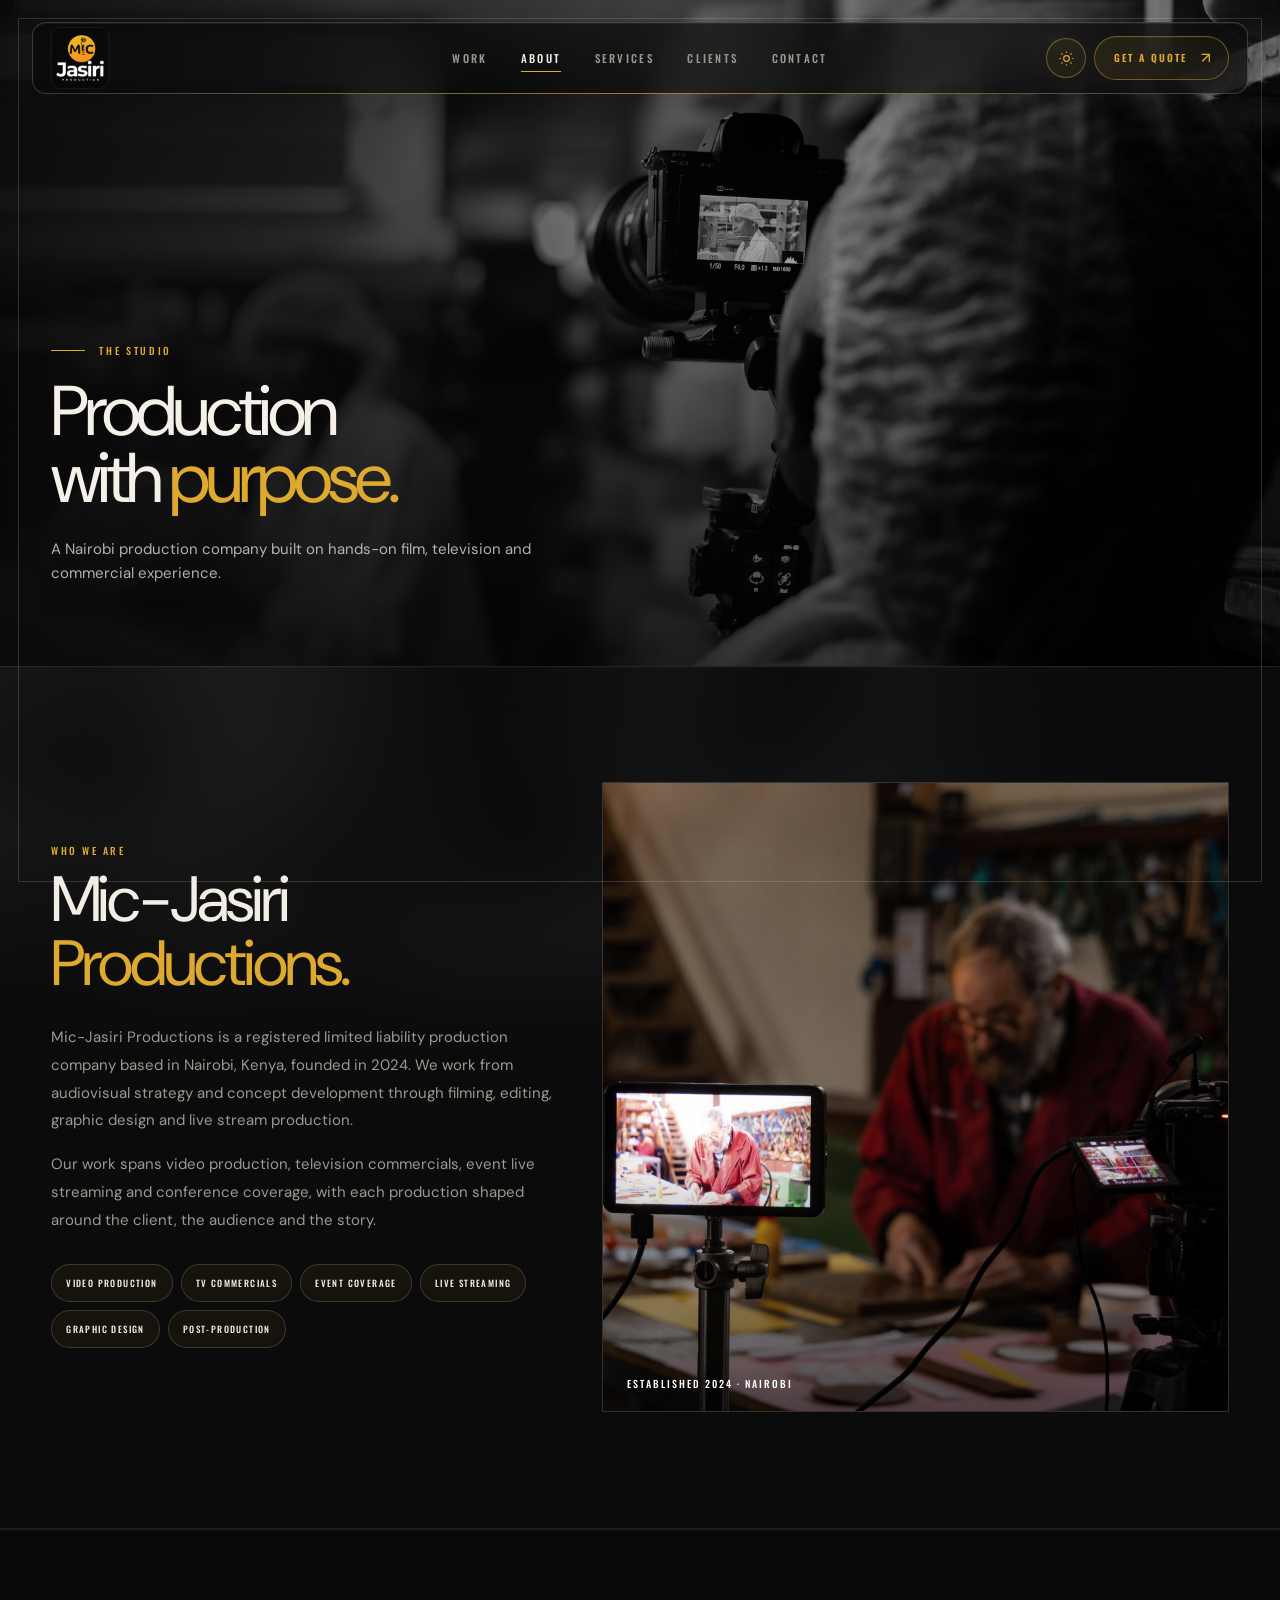
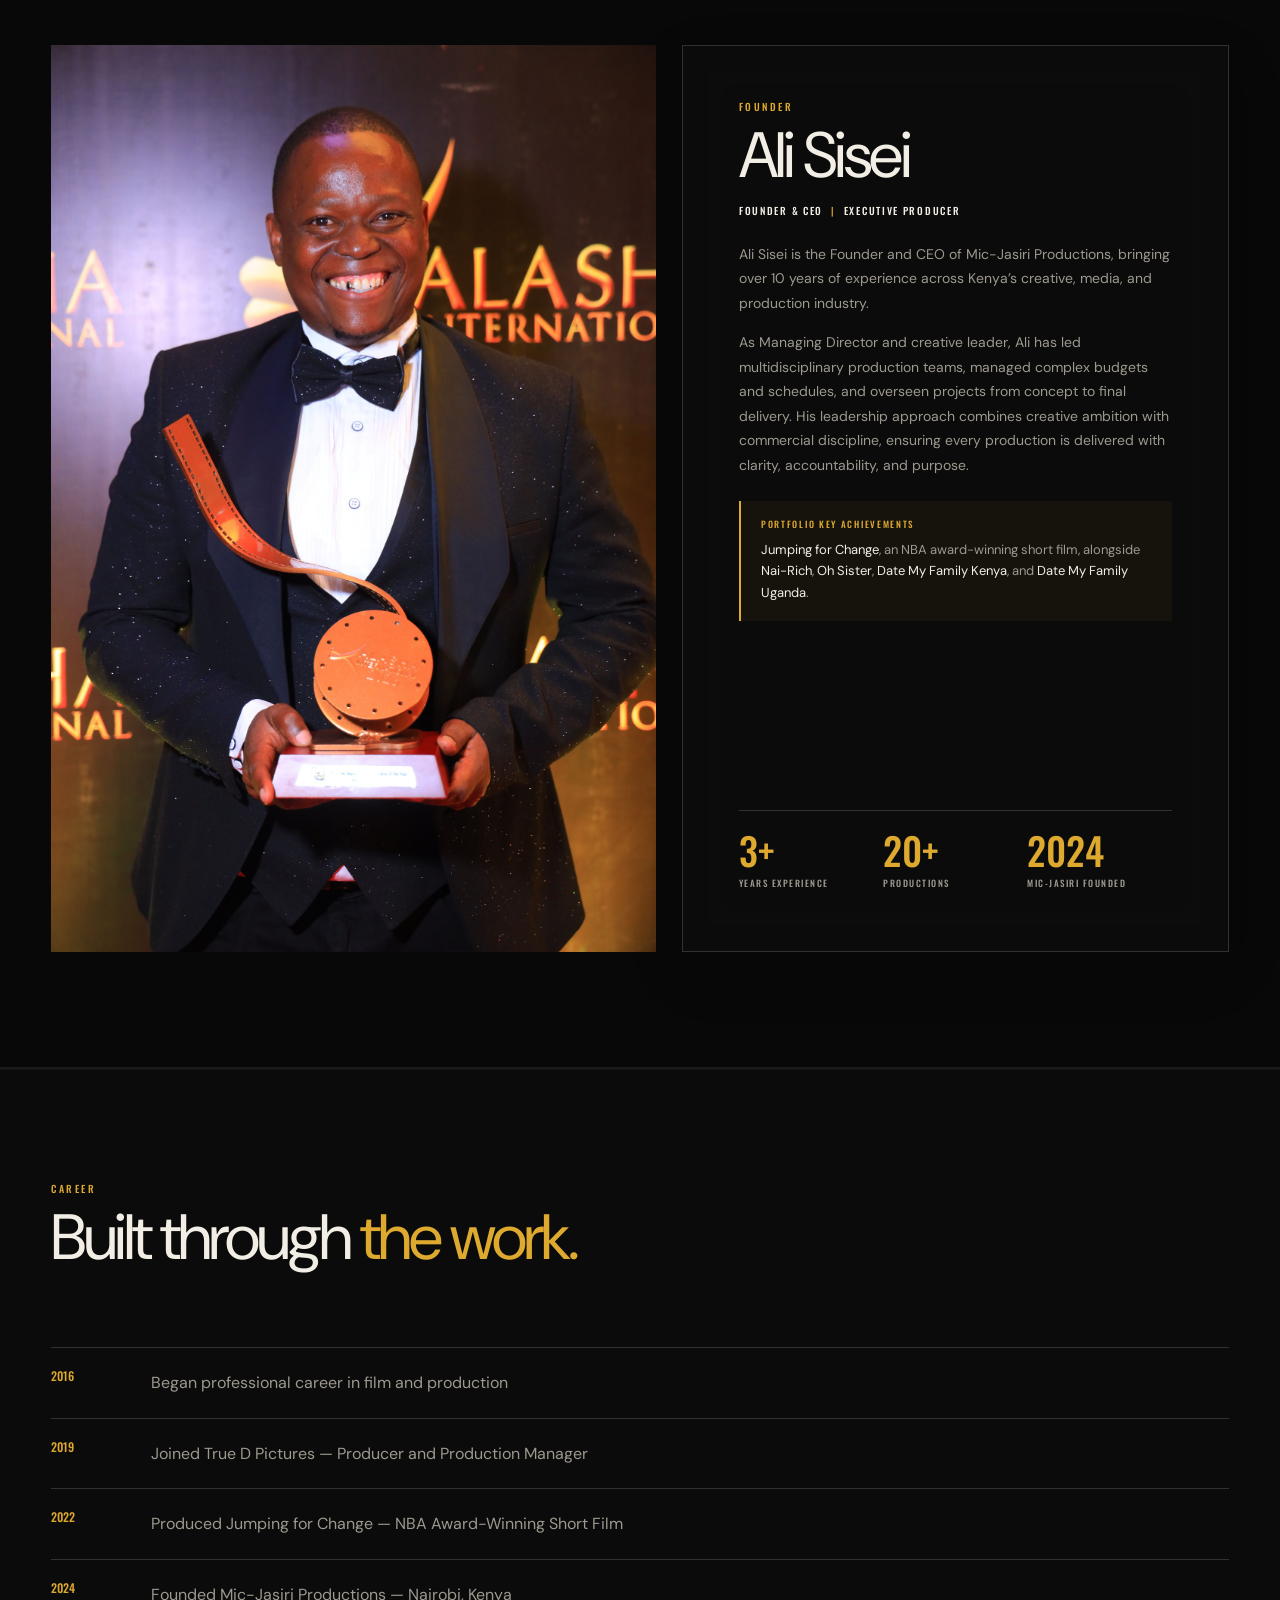
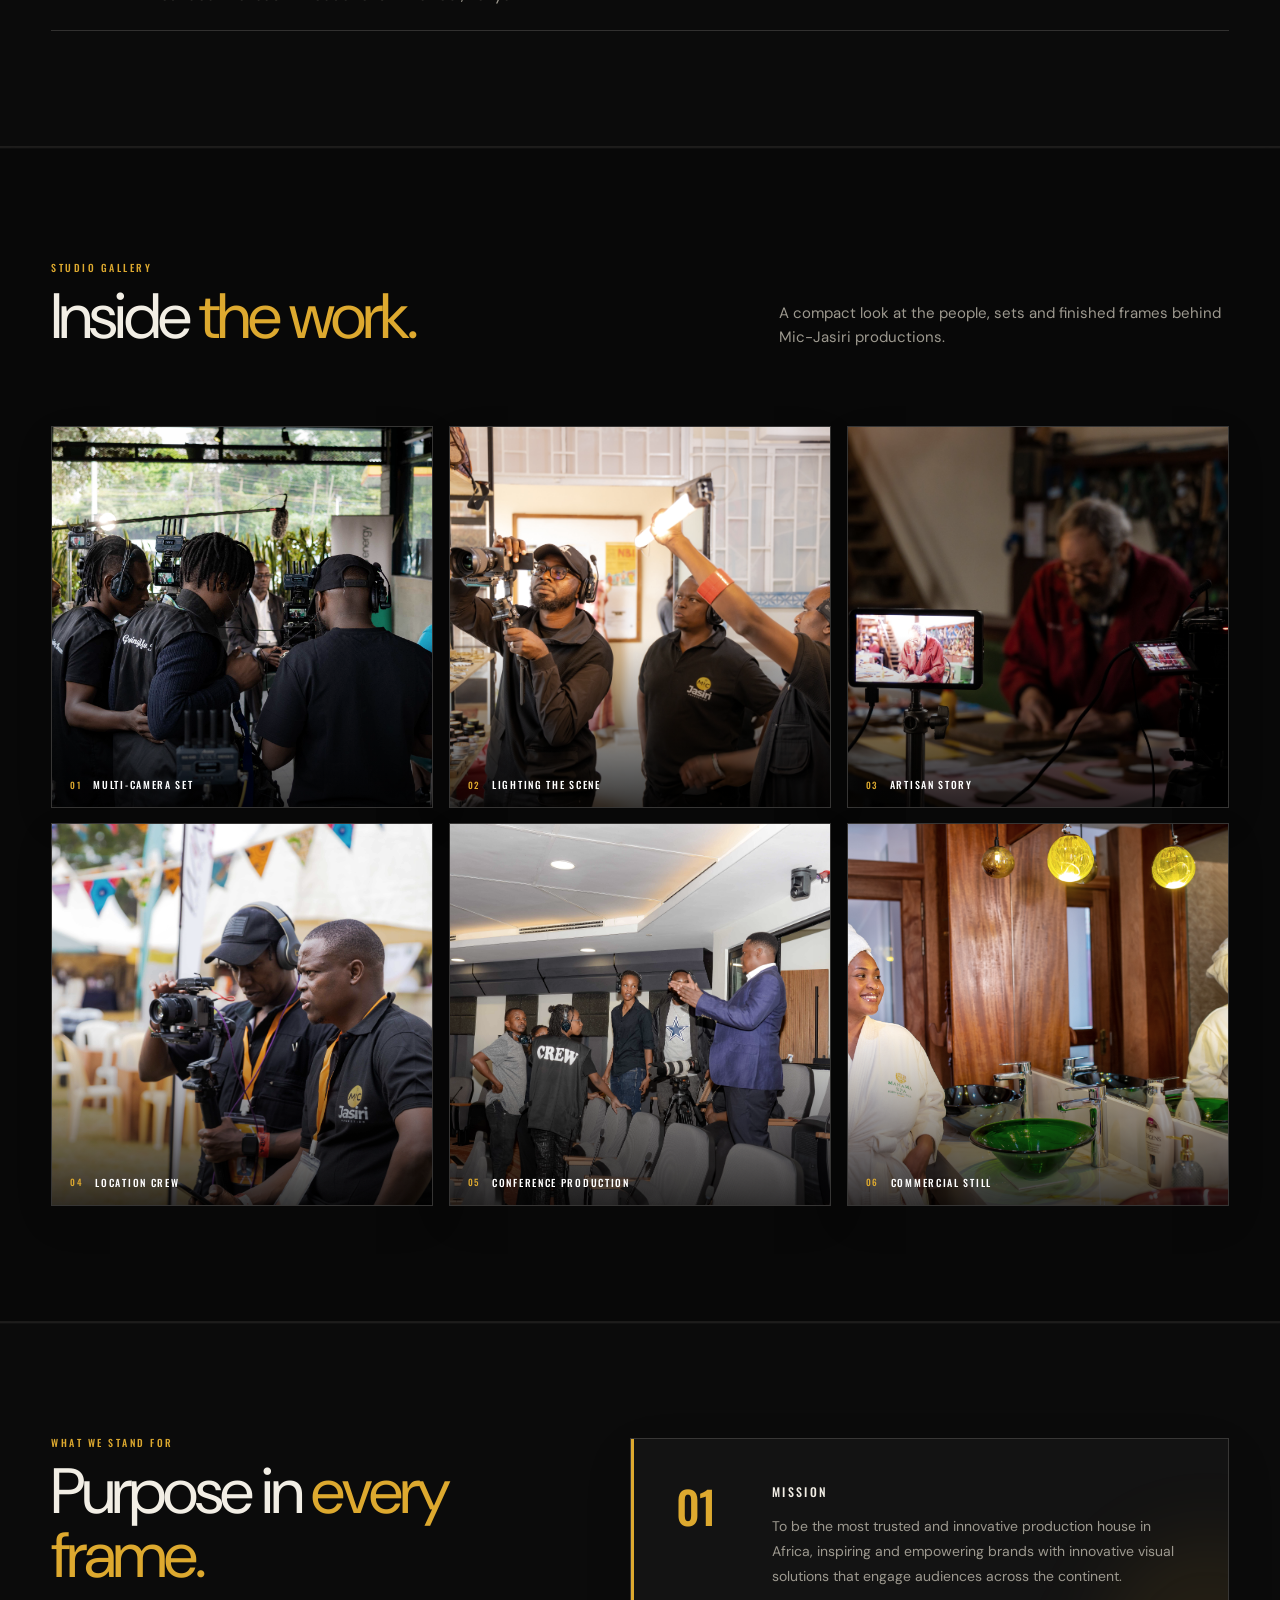
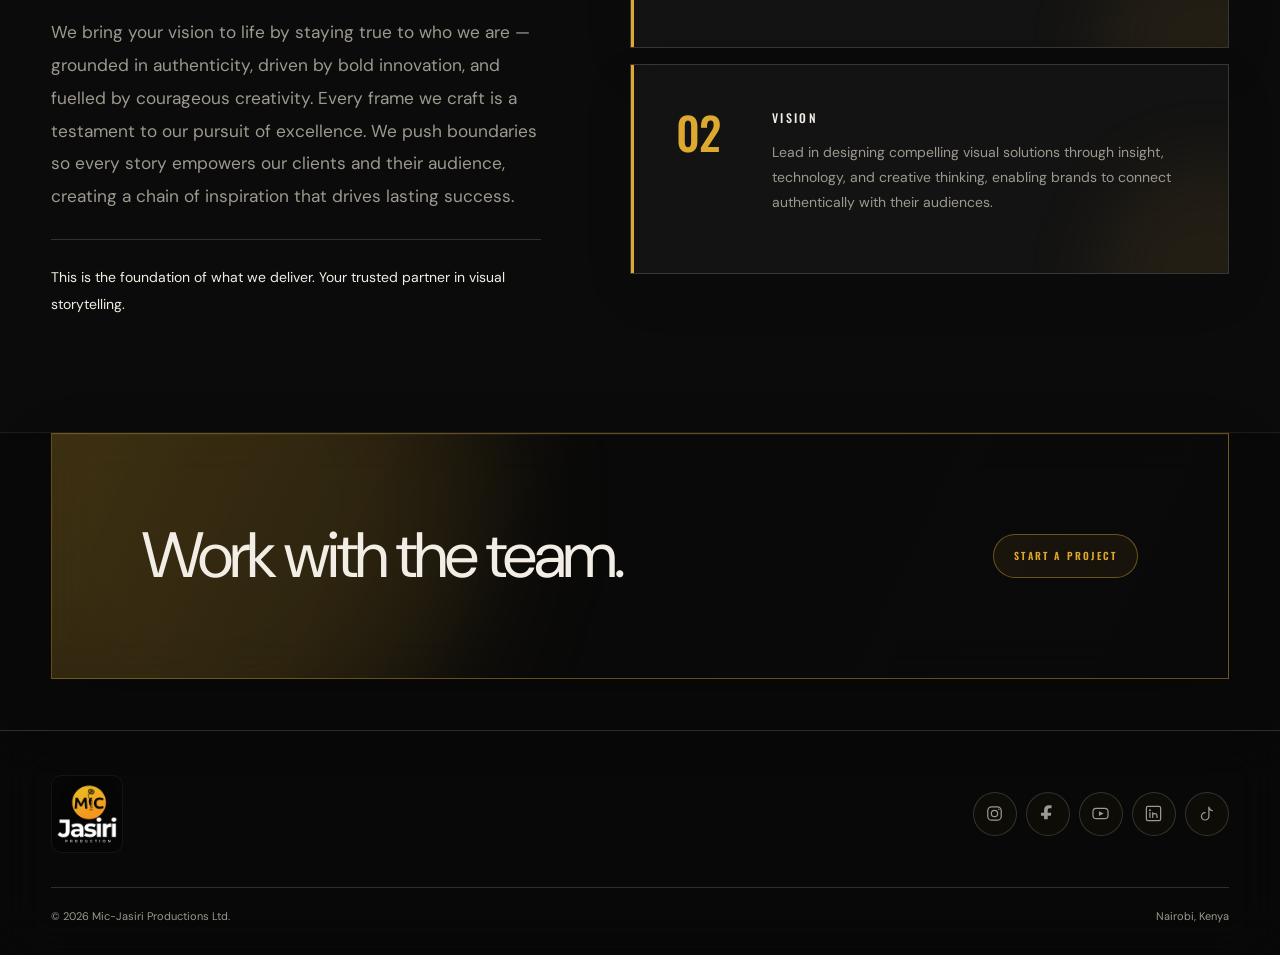
==== commit 0b4bc567: "design: blend about hero image" ====
--- a/about.html
+++ b/about.html
@@ -1,4 +1,4 @@
-<!doctype html><html lang="en" data-theme="dark"><head><meta charset="utf-8"><meta name="viewport" content="width=device-width,initial-scale=1"><meta name="theme-color" content="#090909"><meta name="description" content="Meet Mic-Jasiri Productions and founder Ali Sisei."><title>About | Mic-Jasiri Productions</title><link rel="icon" href="faviconL.png"><link rel="stylesheet" href="assets/css/site.css?v=20260913-17"><script>(()=>{try{document.documentElement.dataset.theme=localStorage.getItem('micjasiri-theme')||'dark'}catch(error){}})()</script></head><body><a class="skip" href="#main">Skip to content</a><div class="site-frame" aria-hidden="true"></div><div class="page-wipe" aria-hidden="true"></div>
+<!doctype html><html lang="en" data-theme="dark"><head><meta charset="utf-8"><meta name="viewport" content="width=device-width,initial-scale=1"><meta name="theme-color" content="#090909"><meta name="description" content="Meet Mic-Jasiri Productions and founder Ali Sisei."><title>About | Mic-Jasiri Productions</title><link rel="icon" href="faviconL.png"><link rel="stylesheet" href="assets/css/site.css?v=20260913-25"><script>(()=>{try{document.documentElement.dataset.theme=localStorage.getItem('micjasiri-theme')||'dark'}catch(error){}})()</script></head><body><a class="skip" href="#main">Skip to content</a><div class="site-frame" aria-hidden="true"></div><div class="page-wipe" aria-hidden="true"></div>
 <header class="site-nav"><a class="brand" href="index.html" aria-label="Mic-Jasiri Productions home"><span class="brand-mark" aria-hidden="true"><img class="brand-logo" src="mic-jasiri-logo-white.png" alt=""></span></a><nav class="desktop-nav" aria-label="Primary navigation"><a href="work.html">Work</a><a href="about.html" aria-current="page">About</a><a href="services.html">Services</a><a href="clients.html">Clients</a><a href="contact.html">Contact</a></nav><div class="nav-actions"><button class="icon-button" type="button" data-theme-toggle aria-label="Switch to light mode" aria-pressed="false"><svg class="sun" viewBox="0 0 24 24"><circle cx="12" cy="12" r="4"/><path d="M12 2v2M12 20v2M4.9 4.9l1.4 1.4M17.7 17.7l1.4 1.4M2 12h2M20 12h2M4.9 19.1l1.4-1.4M17.7 6.3l1.4-1.4"/></svg><svg class="moon" viewBox="0 0 24 24"><path d="M20.5 14.2A8.5 8.5 0 0 1 9.8 3.5a8.5 8.5 0 1 0 10.7 10.7Z"/></svg></button><a class="quote-button" href="contact.html">Get a quote</a><button class="menu-button" type="button" data-menu-toggle aria-label="Open navigation menu" aria-expanded="false" aria-controls="mobilePanel"><span></span><span></span><span></span></button></div></header>
 <nav class="mobile-panel" id="mobilePanel" data-mobile-panel aria-label="Mobile navigation" aria-hidden="true"><a href="index.html">Home</a><a href="work.html">Work</a><a href="about.html" aria-current="page">About</a><a href="services.html">Services</a><a href="clients.html">Clients</a><a href="contact.html">Contact</a></nav>
 <main id="main"><section class="hero page-hero about-hero"><div class="hero-media"><img src="5Y5A8582.jpg" alt="Mic-Jasiri camera filming a culinary production"></div><div class="hero-content reveal"><div class="eyebrow">The studio</div><h1>Production with <em>purpose.</em></h1><p class="hero-copy">A Nairobi production company built on hands-on film, television and commercial experience.</p></div></section>
--- a/assets/css/site.css
+++ b/assets/css/site.css
@@ -53,7 +53,7 @@
 @media(max-width:720px){.home-hero{min-height:720px}.home-hero .home-hero-copy{width:100%;margin-bottom:24px}.home-hero .home-hero-copy h1{font-size:clamp(38px,12vw,50px);letter-spacing:-2.2px}.home-hero .home-hero-copy .hero-actions{align-items:flex-start;flex-direction:column;gap:9px}.home-glass-action{width:auto;min-height:48px}.home-section-heading{grid-template-columns:1fr;gap:18px;margin-bottom:26px}.home-section-heading h2{font-size:clamp(34px,10.5vw,44px)}.home-work-tabs{margin-right:-20px}.home-work-tabs button{min-height:46px;padding:0 17px}.home-feature-card{height:390px}.home-feature-card:after{background:linear-gradient(90deg,rgba(0,0,0,.72),rgba(0,0,0,.12)),linear-gradient(0deg,rgba(0,0,0,.62),transparent 50%)}.home-feature-copy strong{font-size:34px;letter-spacing:-1.5px}.home-work-footer{display:grid;justify-content:stretch;padding:16px 0}.home-work-footer>a{justify-content:space-between}.home-studio .intro-image{min-height:410px}.home-studio .intro-copy{padding:28px}.home-studio .intro-copy h2{font-size:38px}}
 @media(max-width:720px){.service-visual-grid{grid-template-columns:1fr}.service-visual-card{min-height:470px}.service-visual-copy h3{font-size:32px;letter-spacing:-1.3px}.service-visual-copy p{font-size:12px}.about-company-copy h2{font-size:42px;letter-spacing:-2px}.about-company-image{min-height:420px}.about-capabilities span{min-height:40px}}
 @media(max-width:720px){.home-feature-grid{grid-template-columns:1fr;gap:12px}.home-feature-grid .home-feature-card{height:350px}.home-feature-grid .home-feature-copy strong{font-size:32px}.home-portfolio-action{padding-top:22px}.home-portfolio-action .button{width:100%}}
-.about-hero{background:#080808}.about-hero .hero-media{left:44%}.about-hero .hero-media img{object-position:center 26%;filter:saturate(.88) contrast(1.02)}.about-hero:before{background:linear-gradient(90deg,#080808 0%,rgba(8,8,8,.96) 35%,rgba(8,8,8,.55) 56%,rgba(8,8,8,.08) 78%),linear-gradient(0deg,rgba(0,0,0,.42),transparent 46%)}.about-hero .hero-content{width:min(560px,42vw)}
+.about-hero{background:#080808}.about-hero .hero-media{left:0}.about-hero .hero-media img{object-position:center 42%;filter:saturate(.84) contrast(1.05)}.about-hero:before{background:linear-gradient(90deg,rgba(8,8,8,.94) 0%,rgba(8,8,8,.82) 22%,rgba(8,8,8,.58) 41%,rgba(8,8,8,.2) 66%,rgba(8,8,8,.05) 100%),linear-gradient(0deg,rgba(0,0,0,.58),transparent 52%),radial-gradient(circle at 76% 42%,transparent 0 28%,rgba(0,0,0,.16) 76%)}.about-hero .hero-content{width:min(560px,42vw)}
 .contact-page{position:relative}.contact-hero{position:relative;min-height:82svh;margin:0 var(--frame);padding:calc(var(--nav-h) + 76px) calc(var(--gutter) - var(--frame)) 72px;display:flex;align-items:flex-end;overflow:hidden;isolation:isolate}.contact-hero-media{position:absolute;z-index:-2;inset:0}.contact-hero-media img{width:100%;height:100%;object-fit:cover;object-position:center 45%;filter:saturate(.84) contrast(1.03)}.contact-hero:after{content:"";position:absolute;z-index:-1;inset:0;background:linear-gradient(90deg,rgba(0,0,0,.7),rgba(0,0,0,.12) 64%),linear-gradient(0deg,rgba(0,0,0,.62),transparent 55%)}.contact-hero-copy{width:min(620px,60vw);color:#f5f1e8}.contact-hero-copy h1{margin:0;font:400 clamp(48px,6vw,82px)/.98 var(--sans);letter-spacing:-4px}.contact-hero-copy h1 em{color:var(--yellow);font-style:normal}.contact-hero-copy>p{margin:20px 0;color:rgba(245,241,232,.72);font-size:15px}.contact-hero-copy>a{min-height:46px;display:inline-flex;align-items:center;gap:12px;padding:0 18px;border:1px solid rgba(245,241,232,.3);border-radius:999px;background:rgba(8,8,8,.28);backdrop-filter:blur(16px);-webkit-backdrop-filter:blur(16px);font:500 9px/1 var(--cond);letter-spacing:1.8px;text-transform:uppercase}.contact-hero-copy>a span{color:var(--yellow);font-size:15px}.contact-image-note{position:absolute;right:calc(var(--gutter) - var(--frame));bottom:40px;color:rgba(255,255,255,.62);font:500 9px/1 var(--cond);letter-spacing:2px;text-transform:uppercase}.contact-stage{position:relative;z-index:2;margin:-42px var(--gutter) clamp(70px,9vw,130px);scroll-margin-top:calc(var(--nav-h) + 34px)}.contact-glass-shell{display:grid;grid-template-columns:minmax(280px,.72fr) minmax(0,1.28fr);gap:clamp(30px,5vw,78px);padding:clamp(32px,5vw,70px);border:1px solid rgba(245,241,232,.18);background:rgba(9,9,9,.5);box-shadow:0 28px 90px rgba(0,0,0,.28),inset 0 1px rgba(255,255,255,.04);backdrop-filter:blur(28px) saturate(1.08);-webkit-backdrop-filter:blur(28px) saturate(1.08)}.contact-copy h2{margin:0;font:400 clamp(38px,4.7vw,64px)/1 var(--sans);letter-spacing:-3px}.contact-copy>p{max-width:430px;margin:20px 0 0;color:var(--muted);font-size:14px}.contact-details{display:grid;gap:20px;margin-top:42px}.contact-details a,.contact-details div{display:grid}.contact-details span{color:var(--yellow);font:500 9px/1 var(--cond);letter-spacing:2px;text-transform:uppercase}.contact-form{padding:clamp(26px,4vw,52px);background:rgba(255,255,255,.035);border:1px solid rgba(245,241,232,.14);box-shadow:inset 0 1px rgba(255,255,255,.035)}.field input,.field select,.field textarea{border-color:rgba(245,241,232,.18);background:rgba(0,0,0,.2);transition:border-color .2s,background .2s}.field input:focus,.field select:focus,.field textarea:focus{border-color:rgba(221,169,47,.72);background:rgba(0,0,0,.3)}.field textarea{min-height:150px}.contact-form .button{border-radius:999px}.contact-page+.footer{background:rgba(9,9,9,.72)}html[data-theme="light"] .contact-glass-shell{border-color:rgba(23,20,15,.14);background:rgba(247,243,235,.58);box-shadow:0 28px 80px rgba(64,48,24,.14),inset 0 1px rgba(255,255,255,.5)}html[data-theme="light"] .contact-form{background:rgba(255,255,255,.38);border-color:rgba(23,20,15,.14)}html[data-theme="light"] .field input,html[data-theme="light"] .field select,html[data-theme="light"] .field textarea{background:rgba(255,255,255,.34);border-color:rgba(23,20,15,.17)}
 @media(max-width:1100px){.contact-glass-shell{grid-template-columns:1fr}.contact-copy{display:grid;grid-template-columns:minmax(0,1fr) minmax(240px,.7fr);column-gap:30px}.contact-copy .kicker,.contact-copy h2,.contact-copy>p{grid-column:1}.contact-copy .contact-details{grid-column:2;grid-row:1/4;margin-top:0}}
 @media(max-width:720px){.about-hero .hero-media{left:0}.about-hero .hero-media img{object-position:center 24%}.about-hero:before{background:linear-gradient(0deg,rgba(0,0,0,.86),rgba(0,0,0,.08) 70%),linear-gradient(90deg,rgba(0,0,0,.28),transparent)}.about-hero .hero-content{width:100%}.contact-hero{min-height:78svh;padding:108px 20px 64px}.contact-hero-media img{object-position:44% center}.contact-hero-copy{width:100%}.contact-hero-copy h1{font-size:clamp(44px,13vw,56px);letter-spacing:-2.7px}.contact-image-note{display:none}.contact-stage{margin:-28px 14px 74px}.contact-glass-shell{padding:26px 20px;gap:30px;background:rgba(9,9,9,.54);backdrop-filter:blur(22px);-webkit-backdrop-filter:blur(22px)}.contact-copy{display:block}.contact-copy h2{font-size:38px;letter-spacing:-2px}.contact-copy .contact-details{margin-top:30px}.contact-form{padding:22px 16px}.field input,.field select{min-height:48px}}
@@ -100,8 +100,9 @@
 .brand{gap:0}.brand-mark{width:58px;height:62px;padding:2px;border-radius:9px}.site-nav.compact .brand-mark{width:48px;height:52px}.footer-brand{gap:0}.footer-brand-mark{width:72px;height:78px;padding:3px;border-radius:10px}
 @media(max-width:720px){.brand-mark,.site-nav.compact .brand-mark{width:50px;height:54px}.footer-brand-mark{width:66px;height:72px}}
 .contact-copy h2 em{color:var(--yellow);font-style:normal}.contact-form .form-status{max-width:520px;margin:0 0 18px}.whatsapp-submit{min-height:54px;gap:12px;padding:0 18px 0 10px;border-radius:999px!important}.whatsapp-submit-icon{width:34px;height:34px;display:grid;place-items:center;border-radius:50%;background:#128c4a;color:#fff;box-shadow:inset 0 1px rgba(255,255,255,.22)}.whatsapp-submit-icon svg{width:18px;height:18px;fill:currentColor}.whatsapp-submit b{margin-left:5px;font:500 15px/1 var(--sans);letter-spacing:0}.whatsapp-submit:hover .whatsapp-submit-icon{background:#0d7a3f}@media(max-width:520px){.whatsapp-submit{width:100%;font-size:9px;letter-spacing:1.6px}}
-.partners-section{position:relative}.partner-logo-grid{gap:clamp(10px,1.2vw,16px);border:0}.partner-logo-card{position:relative;min-height:320px;padding:18px;display:flex;flex-direction:column;justify-content:space-between;place-content:unset;text-align:left;border:1px solid var(--line);overflow:hidden;background:color-mix(in srgb,var(--surface-2) 72%,transparent);transition:transform .35s,border-color .35s,box-shadow .35s}.partner-logo-card:after{content:"";position:absolute;inset:auto -25% -55% 35%;height:70%;background:rgba(221,169,47,.1);filter:blur(46px);pointer-events:none}.partner-logo-card:hover{transform:translateY(-5px);border-color:rgba(221,169,47,.46);box-shadow:0 22px 55px rgba(0,0,0,.16)}.partner-index{position:absolute;z-index:2;top:28px;left:28px;color:var(--yellow)!important;font:500 8px/1 var(--cond)!important;letter-spacing:1.7px!important}.partner-logo-stage{height:190px;display:grid;place-items:center;padding:25px;border-radius:14px;background:#fff;box-shadow:inset 0 0 0 1px rgba(12,12,12,.06),0 14px 36px rgba(0,0,0,.1);overflow:hidden}.partner-logo-stage img{width:auto;height:auto;max-width:82%;max-height:110px;object-fit:contain;filter:none;transition:transform .45s}.partner-logo-stage .partner-logo-biz{max-height:142px}.partner-logo-stage .partner-logo-manama{max-height:124px}.partner-logo-stage .partner-logo-wob{max-width:90%;max-height:105px}.partner-logo-stage-dark{background:#183826}.partner-logo-card:hover .partner-logo-stage img{transform:scale(1.035)}.partner-meta{position:relative;z-index:2;display:grid;padding:20px 9px 8px}.partner-meta strong{font:500 18px/1 var(--cond);letter-spacing:1.4px;text-transform:uppercase}.partner-meta span{margin-top:9px;color:var(--muted);font:500 8px/1 var(--cond);letter-spacing:1.6px;text-transform:uppercase}html[data-theme="light"] .partner-logo-card{background:rgba(255,255,255,.26);box-shadow:0 14px 36px rgba(65,48,22,.06)}
-@media(max-width:900px){.partner-logo-grid{grid-template-columns:1fr}.partner-logo-card{min-height:270px}.partner-logo-stage{height:170px}}
+.partners-section{position:relative}.partner-logo-grid{display:flex;flex-wrap:wrap;justify-content:center;gap:clamp(10px,1.2vw,16px);border:0}.partner-logo-card{position:relative;flex:0 1 calc(33.333% - 12px);min-width:0;min-height:320px;padding:18px;display:flex;flex-direction:column;justify-content:space-between;place-content:unset;text-align:left;border:1px solid var(--line);overflow:hidden;background:color-mix(in srgb,var(--surface-2) 72%,transparent);transition:transform .35s,border-color .35s,box-shadow .35s}.partner-logo-card:after{content:"";position:absolute;inset:auto -25% -55% 35%;height:70%;background:rgba(221,169,47,.1);filter:blur(46px);pointer-events:none}.partner-logo-card:hover{transform:translateY(-5px);border-color:rgba(221,169,47,.46);box-shadow:0 22px 55px rgba(0,0,0,.16)}.partner-index{position:absolute;z-index:2;top:28px;left:28px;color:var(--yellow)!important;font:500 8px/1 var(--cond)!important;letter-spacing:1.7px!important}.partner-logo-stage{height:190px;display:grid;place-items:center;padding:25px;border-radius:14px;background:#fff;box-shadow:inset 0 0 0 1px rgba(12,12,12,.06),0 14px 36px rgba(0,0,0,.1);overflow:hidden}.partner-logo-stage img{width:auto;height:auto;max-width:82%;max-height:110px;object-fit:contain;filter:none;transition:transform .45s}.partner-logo-stage .partner-logo-biz{max-height:142px}.partner-logo-stage .partner-logo-manama{max-height:124px}.partner-logo-stage .partner-logo-wob{max-width:90%;max-height:105px}.partner-logo-stage .partner-logo-ilo{max-width:88%;max-height:118px}.partner-logo-stage .partner-logo-sumayyah{max-height:132px}.partner-logo-stage-dark{background:#183826}.partner-logo-stage-ilo{background:#2738bd}.partner-logo-card:hover .partner-logo-stage img{transform:scale(1.035)}.partner-meta{position:relative;z-index:2;display:grid;padding:20px 9px 8px}.partner-meta strong{font:500 18px/1.12 var(--cond);letter-spacing:1.4px;text-transform:uppercase}.partner-meta span{margin-top:9px;color:var(--muted);font:500 8px/1 var(--cond);letter-spacing:1.6px;text-transform:uppercase}html[data-theme="light"] .partner-logo-card{background:rgba(255,255,255,.26);box-shadow:0 14px 36px rgba(65,48,22,.06)}
+@media(max-width:900px){.partner-logo-card{flex-basis:calc(50% - 8px);min-height:270px}.partner-logo-stage{height:170px}}
+@media(max-width:560px){.partner-logo-card{flex-basis:100%}}
 
 /* Interactive portfolio previews across every work category. */
 .portfolio-shot.portfolio-story{appearance:none;cursor:pointer}.portfolio-shot.portfolio-story:focus-visible,.portfolio-feature.portfolio-story:focus-visible{outline:2px solid var(--yellow);outline-offset:4px}.portfolio-shot.portfolio-story figcaption{z-index:4;transition:opacity .28s ease,transform .38s ease}.portfolio-shot.portfolio-story:hover figcaption,.portfolio-shot.portfolio-story:focus-visible figcaption{opacity:0;transform:translateY(8px)}.portfolio-shot.portfolio-story .portfolio-story-preview{z-index:5}.portfolio-feature.portfolio-story{position:relative;width:100%;padding:0;overflow:hidden;text-align:left;font:inherit;color:var(--text);cursor:pointer}.portfolio-feature.portfolio-story .portfolio-story-preview{z-index:7}.portfolio-feature-image{overflow:hidden}.portfolio-feature-image img{transition:transform .7s cubic-bezier(.2,.7,.2,1),filter .4s}.portfolio-feature.portfolio-story:hover .portfolio-feature-image img,.portfolio-feature.portfolio-story:focus-visible .portfolio-feature-image img{transform:scale(1.025);filter:saturate(1.05)}.portfolio-feature-copy{transition:opacity .28s ease,transform .38s ease}.portfolio-feature.portfolio-story:hover .portfolio-feature-copy,.portfolio-feature.portfolio-story:focus-visible .portfolio-feature-copy{opacity:0;transform:translateY(8px)}
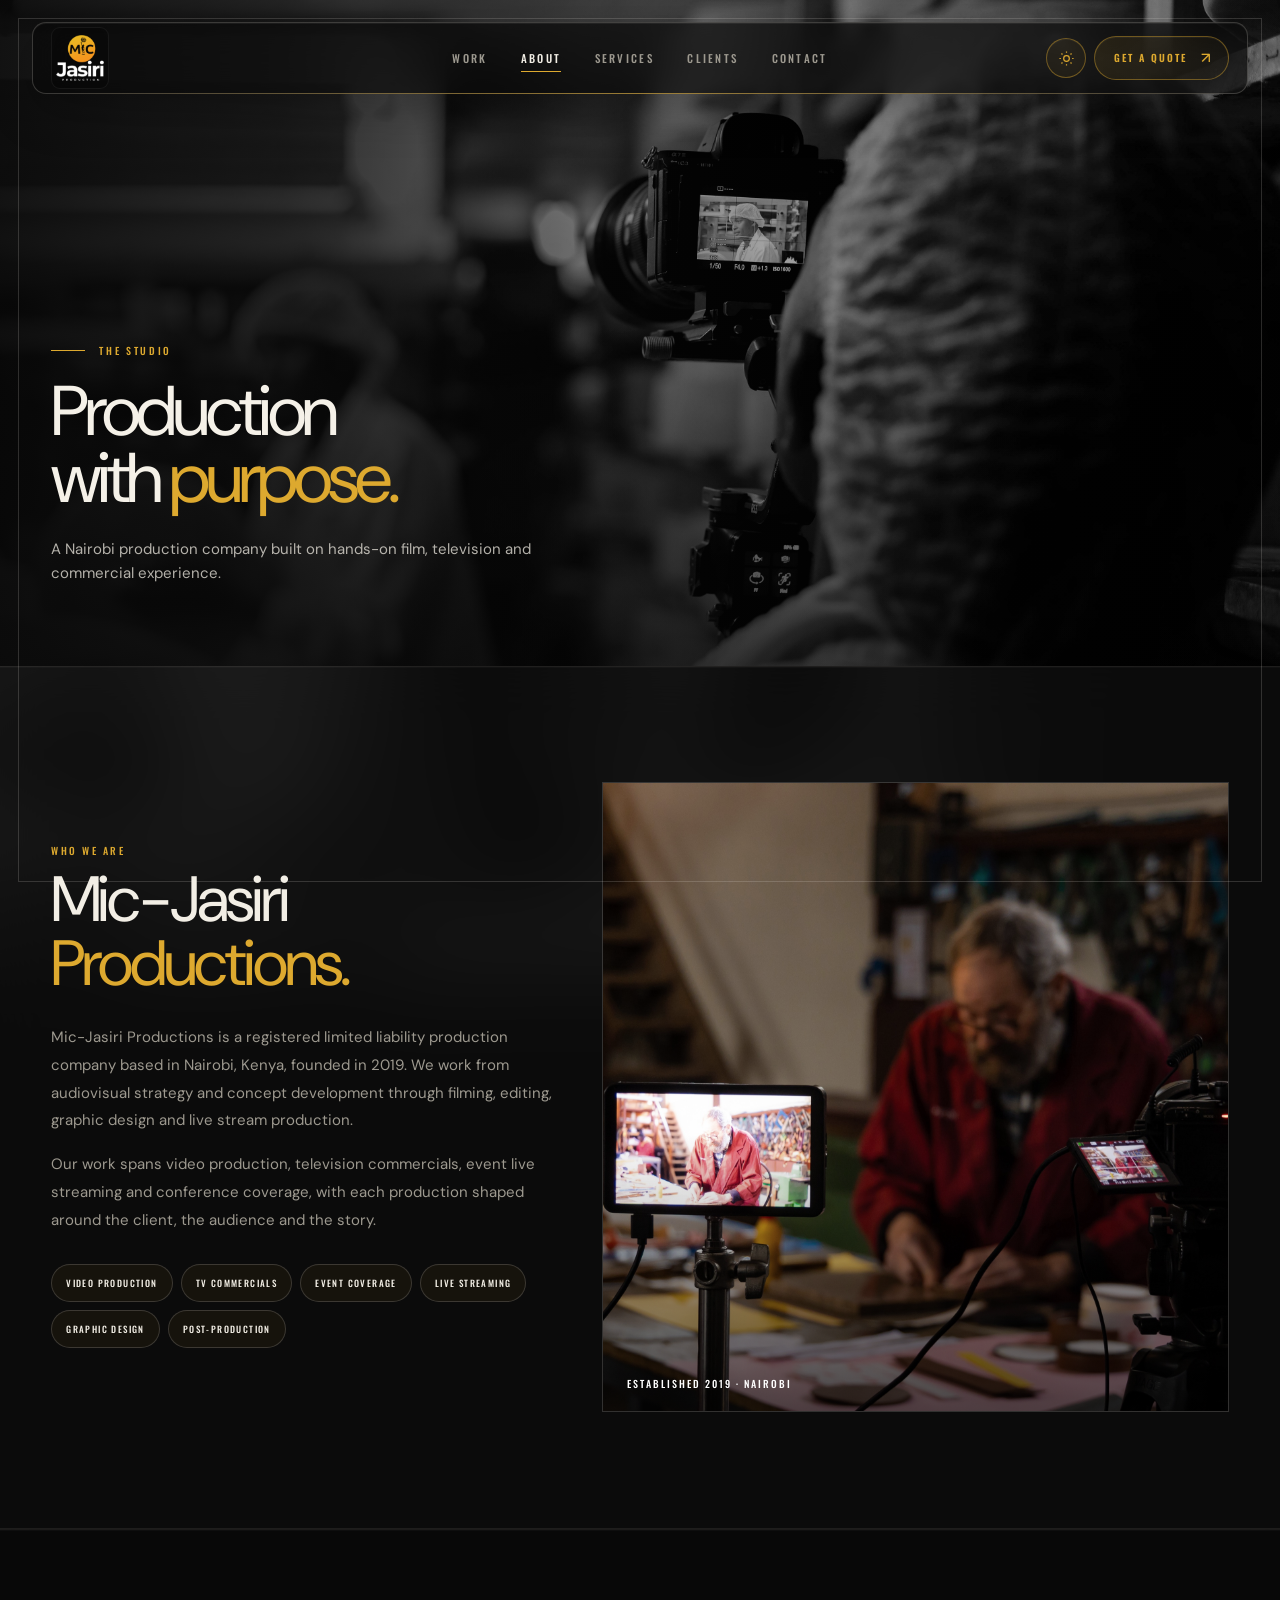
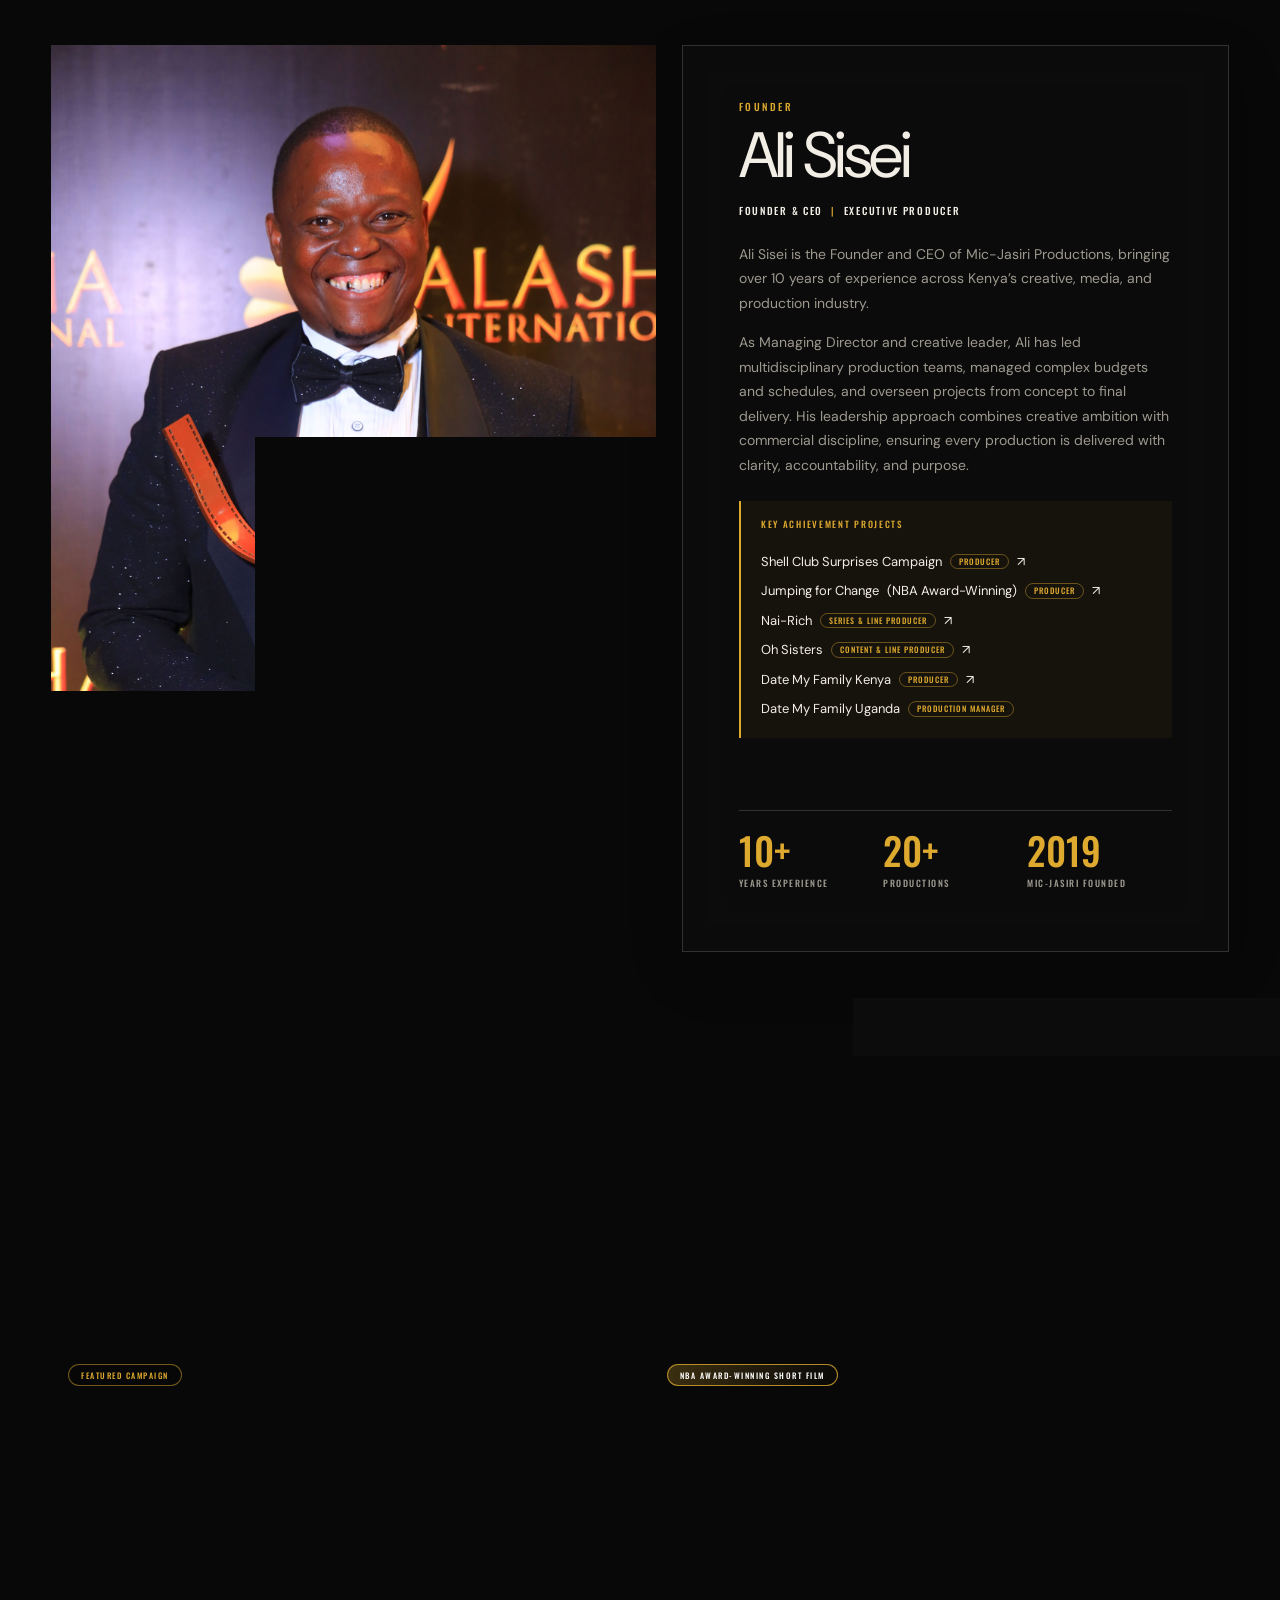
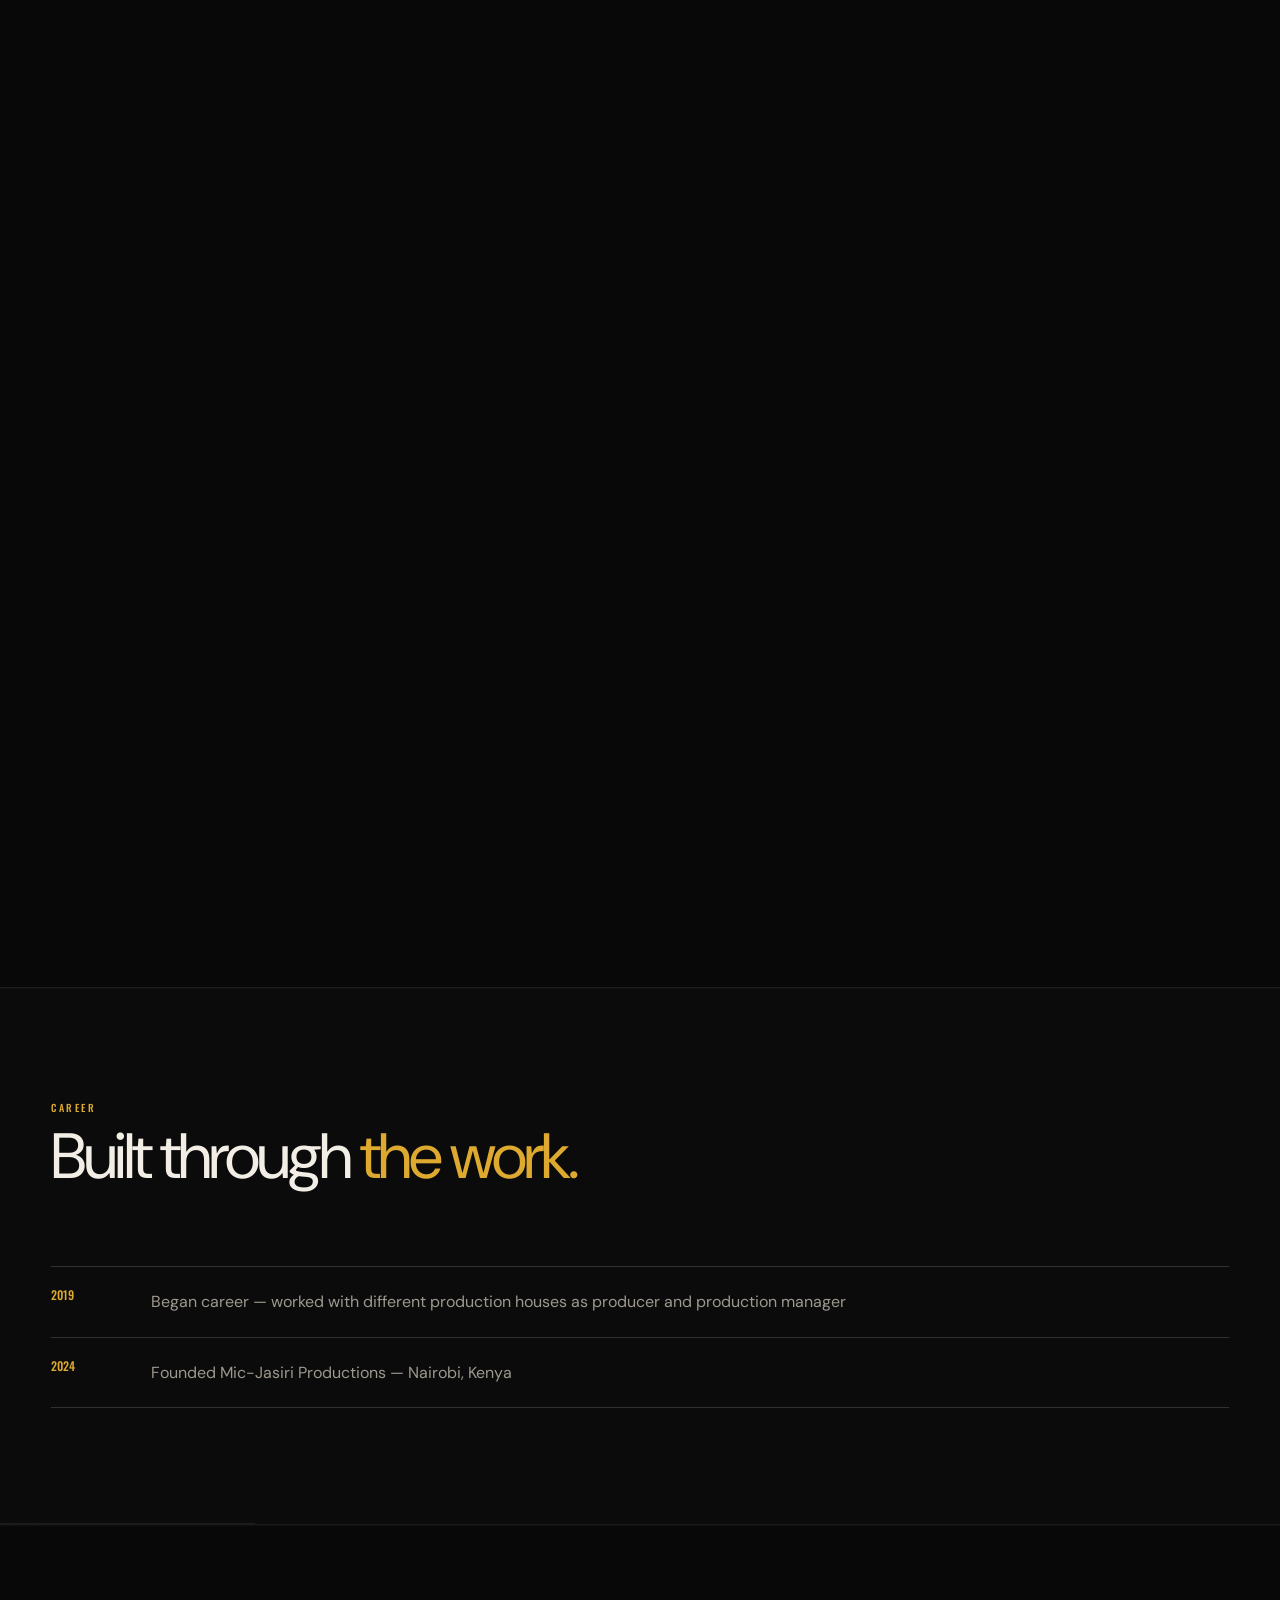
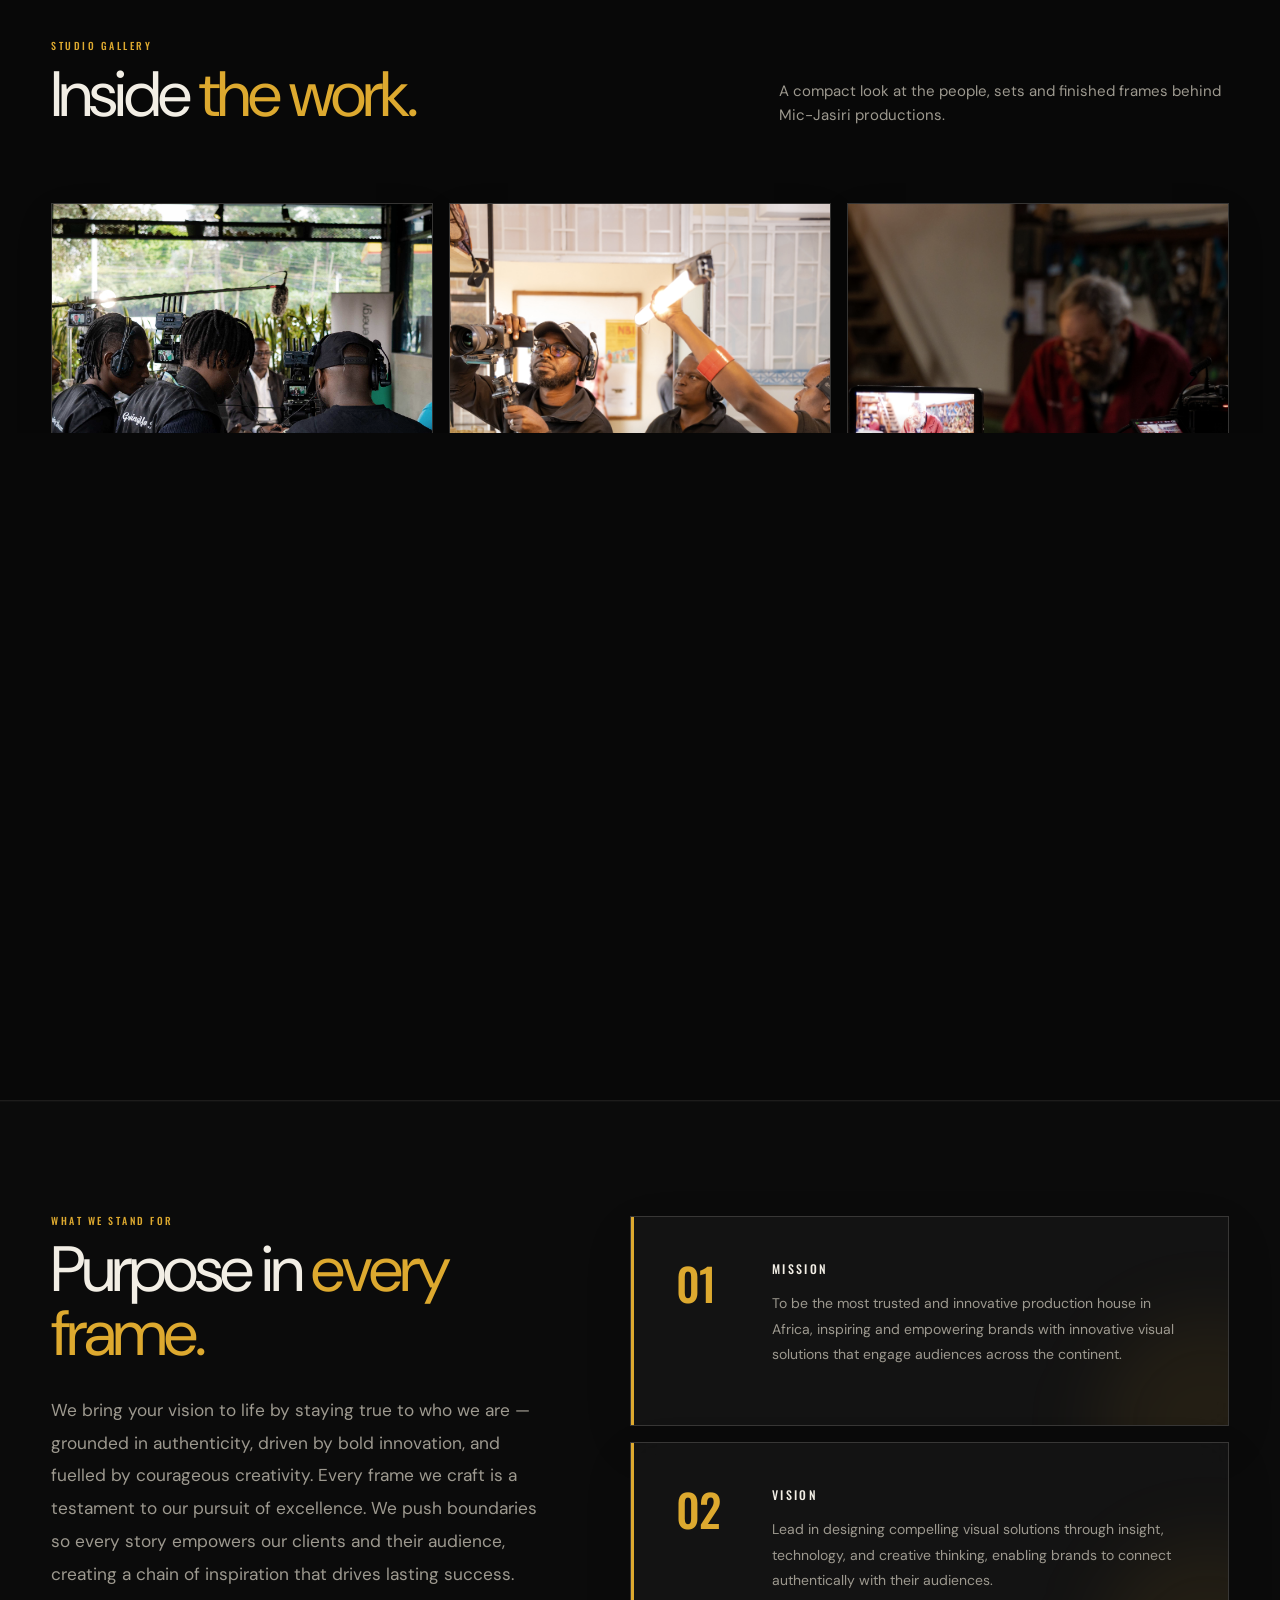
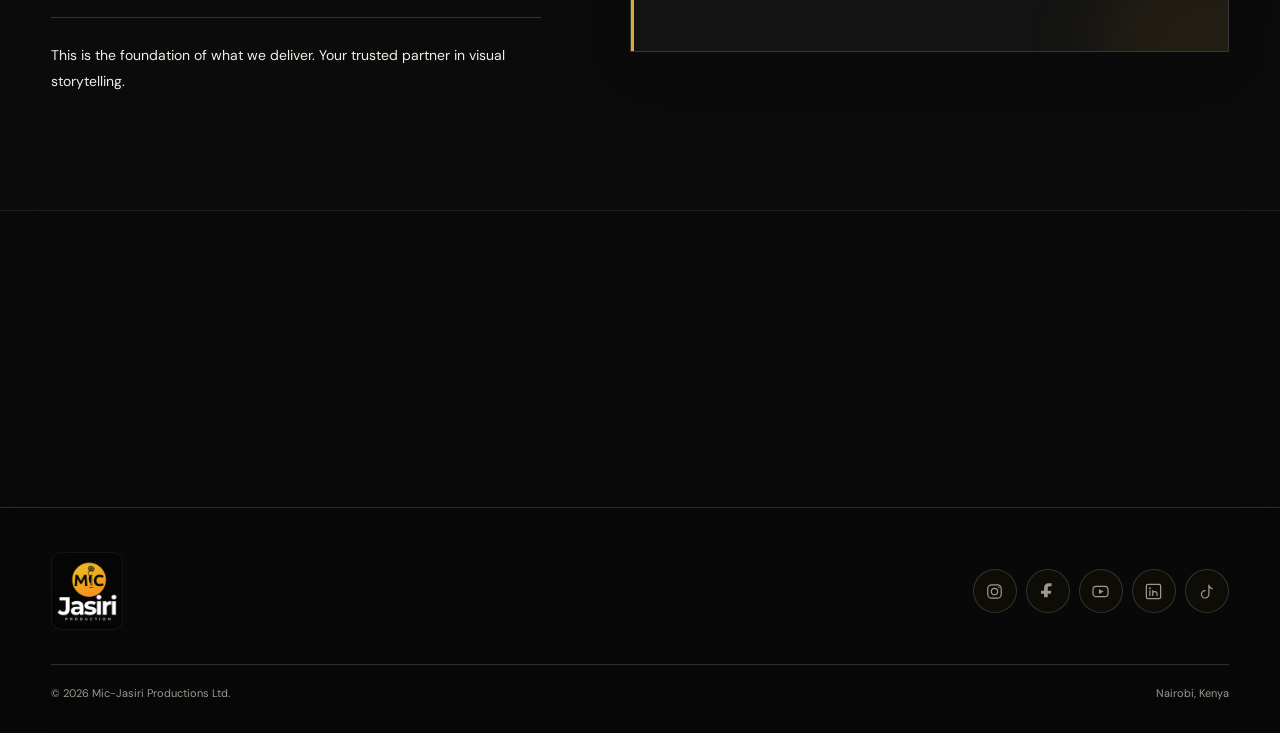
==== commit 329e0908: "feat: highlight key achievement projects, update founder stats and career timeline" ====
--- a/about.html
+++ b/about.html
@@ -2,9 +2,10 @@
 <header class="site-nav"><a class="brand" href="index.html" aria-label="Mic-Jasiri Productions home"><span class="brand-mark" aria-hidden="true"><img class="brand-logo" src="mic-jasiri-logo-white.png" alt=""></span></a><nav class="desktop-nav" aria-label="Primary navigation"><a href="work.html">Work</a><a href="about.html" aria-current="page">About</a><a href="services.html">Services</a><a href="clients.html">Clients</a><a href="contact.html">Contact</a></nav><div class="nav-actions"><button class="icon-button" type="button" data-theme-toggle aria-label="Switch to light mode" aria-pressed="false"><svg class="sun" viewBox="0 0 24 24"><circle cx="12" cy="12" r="4"/><path d="M12 2v2M12 20v2M4.9 4.9l1.4 1.4M17.7 17.7l1.4 1.4M2 12h2M20 12h2M4.9 19.1l1.4-1.4M17.7 6.3l1.4-1.4"/></svg><svg class="moon" viewBox="0 0 24 24"><path d="M20.5 14.2A8.5 8.5 0 0 1 9.8 3.5a8.5 8.5 0 1 0 10.7 10.7Z"/></svg></button><a class="quote-button" href="contact.html">Get a quote</a><button class="menu-button" type="button" data-menu-toggle aria-label="Open navigation menu" aria-expanded="false" aria-controls="mobilePanel"><span></span><span></span><span></span></button></div></header>
 <nav class="mobile-panel" id="mobilePanel" data-mobile-panel aria-label="Mobile navigation" aria-hidden="true"><a href="index.html">Home</a><a href="work.html">Work</a><a href="about.html" aria-current="page">About</a><a href="services.html">Services</a><a href="clients.html">Clients</a><a href="contact.html">Contact</a></nav>
 <main id="main"><section class="hero page-hero about-hero"><div class="hero-media"><img src="5Y5A8582.jpg" alt="Mic-Jasiri camera filming a culinary production"></div><div class="hero-content reveal"><div class="eyebrow">The studio</div><h1>Production with <em>purpose.</em></h1><p class="hero-copy">A Nairobi production company built on hands-on film, television and commercial experience.</p></div></section>
-<section class="section alt"><div class="about-company-grid"><div class="about-company-copy reveal"><div class="kicker">Who we are</div><h2>Mic-Jasiri <em>Productions.</em></h2><p>Mic-Jasiri Productions is a registered limited liability production company based in Nairobi, Kenya, founded in 2024. We work from audiovisual strategy and concept development through filming, editing, graphic design and live stream production.</p><p>Our work spans video production, television commercials, event live streaming and conference coverage, with each production shaped around the client, the audience and the story.</p><div class="about-capabilities" aria-label="Production capabilities"><span>Video production</span><span>TV commercials</span><span>Event coverage</span><span>Live streaming</span><span>Graphic design</span><span>Post-production</span></div></div><figure class="about-company-image reveal"><img src="REMY4420.jpg" alt="Behind-the-scenes camera and production monitor filming an artisan at work" loading="lazy"><figcaption>Established 2024 · Nairobi</figcaption></figure></div></section>
-<section class="section founder-section"><div class="intro-grid"><div class="intro-image reveal"><img src="IMG_2493.JPG" alt="Ali Sisei holding a film award at the Kalasha International Film and TV Awards" loading="lazy"></div><div class="intro-copy founder-profile reveal"><div class="founder-bio"><div class="kicker">Founder</div><h2>Ali Sisei</h2><p class="founder-role">Founder &amp; CEO <span>|</span> Executive Producer</p><p>Ali Sisei is the Founder and CEO of Mic-Jasiri Productions, bringing over 10 years of experience across Kenya’s creative, media, and production industry.</p><p>As Managing Director and creative leader, Ali has led multidisciplinary production teams, managed complex budgets and schedules, and overseen projects from concept to final delivery. His leadership approach combines creative ambition with commercial discipline, ensuring every production is delivered with clarity, accountability, and purpose.</p><p class="founder-achievements"><strong>Portfolio key achievements</strong><span><cite>Jumping for Change</cite>, an NBA award-winning short film, alongside <cite>Nai-Rich</cite>, <cite>Oh Sister</cite>, <cite>Date My Family Kenya</cite>, and <cite>Date My Family Uganda</cite>.</span></p></div><div class="stats"><div class="stat"><strong>3+</strong><span>Years experience</span></div><div class="stat"><strong>20+</strong><span>Productions</span></div><div class="stat"><strong>2024</strong><span>Mic-Jasiri founded</span></div></div></div></div></section>
-<section class="section alt"><div class="section-heading reveal"><div><div class="kicker">Career</div><h2>Built through <em>the work.</em></h2></div></div><div class="timeline reveal"><div class="timeline-row"><strong>2016</strong><span>Began professional career in film and production</span></div><div class="timeline-row"><strong>2019</strong><span>Joined True D Pictures — Producer and Production Manager</span></div><div class="timeline-row"><strong>2022</strong><span>Produced Jumping for Change — NBA Award-Winning Short Film</span></div><div class="timeline-row"><strong>2024</strong><span>Founded Mic-Jasiri Productions — Nairobi, Kenya</span></div></div></section>
+<section class="section alt"><div class="about-company-grid"><div class="about-company-copy reveal"><div class="kicker">Who we are</div><h2>Mic-Jasiri <em>Productions.</em></h2><p>Mic-Jasiri Productions is a registered limited liability production company based in Nairobi, Kenya, founded in 2019. We work from audiovisual strategy and concept development through filming, editing, graphic design and live stream production.</p><p>Our work spans video production, television commercials, event live streaming and conference coverage, with each production shaped around the client, the audience and the story.</p><div class="about-capabilities" aria-label="Production capabilities"><span>Video production</span><span>TV commercials</span><span>Event coverage</span><span>Live streaming</span><span>Graphic design</span><span>Post-production</span></div></div><figure class="about-company-image reveal"><img src="REMY4420.jpg" alt="Behind-the-scenes camera and production monitor filming an artisan at work" loading="lazy"><figcaption>Established 2019 · Nairobi</figcaption></figure></div></section>
+<section class="section founder-section"><div class="intro-grid"><div class="intro-image reveal"><img src="IMG_2493.JPG" alt="Ali Sisei holding a film award at the Kalasha International Film and TV Awards" loading="lazy"></div><div class="intro-copy founder-profile reveal"><div class="founder-bio"><div class="kicker">Founder</div><h2>Ali Sisei</h2><p class="founder-role">Founder &amp; CEO <span>|</span> Executive Producer</p><p>Ali Sisei is the Founder and CEO of Mic-Jasiri Productions, bringing over 10 years of experience across Kenya’s creative, media, and production industry.</p><p>As Managing Director and creative leader, Ali has led multidisciplinary production teams, managed complex budgets and schedules, and overseen projects from concept to final delivery. His leadership approach combines creative ambition with commercial discipline, ensuring every production is delivered with clarity, accountability, and purpose.</p><div class="founder-achievements"><strong>Key Achievement Projects</strong><ul class="founder-achievements-list"><li><a href="https://www.youtube.com/watch?v=9S-1DiG5oqs" target="_blank" rel="noopener"><cite>Shell Club Surprises Campaign</cite> <span class="role-pill">Producer</span> ↗</a></li><li><a href="https://www.nba.com/watch/video/jumping-for-change" target="_blank" rel="noopener"><cite>Jumping for Change</cite> (NBA Award-Winning) <span class="role-pill">Producer</span> ↗</a></li><li><a href="https://www.youtube.com/watch?v=ONWp-k6Bj3c" target="_blank" rel="noopener"><cite>Nai-Rich</cite> <span class="role-pill">Series &amp; Line Producer</span> ↗</a></li><li><a href="https://www.youtube.com/watch?v=c5Uskh1LuTI" target="_blank" rel="noopener"><cite>Oh Sisters</cite> <span class="role-pill">Content &amp; Line Producer</span> ↗</a></li><li><a href="https://www.youtube.com/watch?v=M4_vP6aFimM" target="_blank" rel="noopener"><cite>Date My Family Kenya</cite> <span class="role-pill">Producer</span> ↗</a></li><li><span class="no-link"><cite>Date My Family Uganda</cite> <span class="role-pill">Production Manager</span></span></li></ul></div></div><div class="stats"><div class="stat"><strong>10+</strong><span>Years experience</span></div><div class="stat"><strong>20+</strong><span>Productions</span></div><div class="stat"><strong>2019</strong><span>Mic-Jasiri founded</span></div></div></div></div></section>
+<section class="section key-achievements-section" id="achievements"><div class="section-heading reveal"><div><div class="kicker">Portfolio Highlights</div><h2>Key Achievement <em>Projects.</em></h2></div><p>High-impact film, television productions, and commercial campaigns produced and managed across East Africa.</p></div><div class="achievements-grid reveal"><article class="achievement-card achievement-featured"><div class="achievement-media"><img src="assets/work/shell-field-production.jpg" alt="Behind the scenes filming the Shell Club Surprises Campaign" loading="lazy"><span class="achievement-badge">Featured Campaign</span></div><div class="achievement-body"><div class="achievement-meta"><span class="achievement-index">01</span><span class="achievement-role">Producer</span></div><h3>Shell Club Surprises Campaign</h3><p class="achievement-desc">High-profile commercial brand campaign produced for Shell Club, engaging audiences nationwide through dynamic on-location storytelling.</p><div class="achievement-actions"><a class="achievement-link button" href="https://www.youtube.com/watch?v=9S-1DiG5oqs" target="_blank" rel="noopener" aria-label="Watch Shell Club Surprises Campaign on YouTube"><span>Watch Campaign</span> <span class="arrow" aria-hidden="true">↗</span></a></div></div></article><article class="achievement-card achievement-featured"><div class="achievement-media"><img src="IMG_2493.JPG" alt="Producer Ali Sisei holding Kalasha award celebrating film achievements" loading="lazy"><span class="achievement-badge award-badge">NBA Award-Winning Short Film</span></div><div class="achievement-body"><div class="achievement-meta"><span class="achievement-index">02</span><span class="achievement-role">Producer</span></div><h3>Jumping for Change</h3><p class="achievement-desc">NBA award-winning short film celebrating resilience, community impact, and the transformative power of sport in Kenya.</p><div class="achievement-actions"><a class="achievement-link button" href="https://www.nba.com/watch/video/jumping-for-change" target="_blank" rel="noopener" aria-label="Watch Jumping for Change on NBA.com"><span>Watch on NBA.com</span> <span class="arrow" aria-hidden="true">↗</span></a></div></div></article><article class="achievement-card"><div class="achievement-body"><div class="achievement-meta"><span class="achievement-index">03</span><span class="achievement-role">Series &amp; Line Producer</span></div><span class="achievement-format">TV Series</span><h3>Nai-Rich</h3><p class="achievement-desc">Hit television series produced with full end-to-end production management, scheduling, and high-standard broadcast delivery.</p><div class="achievement-actions"><a class="achievement-link" href="https://www.youtube.com/watch?v=ONWp-k6Bj3c" target="_blank" rel="noopener" aria-label="Watch Nai-Rich on YouTube"><span>Watch Production</span> <span class="arrow" aria-hidden="true">↗</span></a></div></div></article><article class="achievement-card"><div class="achievement-body"><div class="achievement-meta"><span class="achievement-index">04</span><span class="achievement-role">Content &amp; Line Producer</span></div><span class="achievement-format">Reality TV Series</span><h3>Oh Sisters</h3><p class="achievement-desc">Celebrated reality TV series steering narrative storylines, episodic content pacing, and comprehensive line production logistics.</p><div class="achievement-actions"><a class="achievement-link" href="https://www.youtube.com/watch?v=c5Uskh1LuTI" target="_blank" rel="noopener" aria-label="Watch Oh Sisters on YouTube"><span>Watch Production</span> <span class="arrow" aria-hidden="true">↗</span></a></div></div></article><article class="achievement-card"><div class="achievement-body"><div class="achievement-meta"><span class="achievement-index">05</span><span class="achievement-role">Producer</span></div><span class="achievement-format">Format Television</span><h3>Date My Family Kenya</h3><p class="achievement-desc">Widely acclaimed East African adaptation of the international dating format, produced for major regional broadcast networks.</p><div class="achievement-actions"><a class="achievement-link" href="https://www.youtube.com/watch?v=M4_vP6aFimM" target="_blank" rel="noopener" aria-label="Watch Date My Family Kenya on YouTube"><span>Watch Production</span> <span class="arrow" aria-hidden="true">↗</span></a></div></div></article><article class="achievement-card"><div class="achievement-body"><div class="achievement-meta"><span class="achievement-index">06</span><span class="achievement-role">Production Manager</span></div><span class="achievement-format">Format Television</span><h3>Date My Family Uganda</h3><p class="achievement-desc">Cross-border production management leading technical crews, casting operations, and multi-location field shoots across Uganda.</p><div class="achievement-actions"><span class="achievement-tag">Broadcast Production Management</span></div></div></article></div></section>
+<section class="section alt"><div class="section-heading reveal"><div><div class="kicker">Career</div><h2>Built through <em>the work.</em></h2></div></div><div class="timeline reveal"><div class="timeline-row"><strong>2019</strong><span>Began career — worked with different production houses as producer and production manager</span></div><div class="timeline-row"><strong>2024</strong><span>Founded Mic-Jasiri Productions — Nairobi, Kenya</span></div></div></section>
 <section class="section about-gallery-section"><div class="section-heading reveal"><div><div class="kicker">Studio gallery</div><h2>Inside <em>the work.</em></h2></div><p>A compact look at the people, sets and finished frames behind Mic-Jasiri productions.</p></div><div class="about-gallery-grid"><figure class="about-gallery-item reveal"><img src="REM00304.jpg" alt="Mic-Jasiri crew operating a multi-camera interview set" loading="lazy"><figcaption><span>01</span><strong>Multi-camera set</strong></figcaption></figure><figure class="about-gallery-item reveal"><img src="REMY4796.jpg" alt="Mic-Jasiri crew lighting and filming a retail scene" loading="lazy"><figcaption><span>02</span><strong>Lighting the scene</strong></figcaption></figure><figure class="about-gallery-item reveal"><img src="REMY4420.jpg" alt="Camera and production monitor filming an artisan at work" loading="lazy"><figcaption><span>03</span><strong>Artisan story</strong></figcaption></figure><figure class="about-gallery-item reveal"><img src="IMG_0307.jpg" alt="Mic-Jasiri camera team working at an outdoor event" loading="lazy"><figcaption><span>04</span><strong>Location crew</strong></figcaption></figure><figure class="about-gallery-item reveal"><img src="con4.jpg" alt="Production crew coordinating conference coverage" loading="lazy"><figcaption><span>05</span><strong>Conference production</strong></figcaption></figure><figure class="about-gallery-item reveal"><img src="manama.jpg" alt="Finished commercial photograph for Manama Spa" loading="lazy"><figcaption><span>06</span><strong>Commercial still</strong></figcaption></figure></div></section>
 <section class="section alt values-section"><div class="values-layout"><div class="values-statement reveal"><div class="kicker">What we stand for</div><h2>Purpose in <em>every frame.</em></h2><p>We bring your vision to life by staying true to who we are — grounded in authenticity, driven by bold innovation, and fuelled by courageous creativity. Every frame we craft is a testament to our pursuit of excellence. We push boundaries so every story empowers our clients and their audience, creating a chain of inspiration that drives lasting success.</p><p class="values-closing">This is the foundation of what we deliver. Your trusted partner in visual storytelling.</p></div><div class="values-principles"><article class="value-card reveal"><span class="value-number">01</span><div><h3>Mission</h3><p>To be the most trusted and innovative production house in Africa, inspiring and empowering brands with innovative visual solutions that engage audiences across the continent.</p></div></article><article class="value-card reveal"><span class="value-number">02</span><div><h3>Vision</h3><p>Lead in designing compelling visual solutions through insight, technology, and creative thinking, enabling brands to connect authentically with their audiences.</p></div></article></div></div></section>
 <section class="cta-panel reveal"><h2>Work with the team.</h2><a class="button" href="contact.html">Start a project</a></section></main>
--- a/assets/css/site.css
+++ b/assets/css/site.css
@@ -107,3 +107,53 @@
 /* Interactive portfolio previews across every work category. */
 .portfolio-shot.portfolio-story{appearance:none;cursor:pointer}.portfolio-shot.portfolio-story:focus-visible,.portfolio-feature.portfolio-story:focus-visible{outline:2px solid var(--yellow);outline-offset:4px}.portfolio-shot.portfolio-story figcaption{z-index:4;transition:opacity .28s ease,transform .38s ease}.portfolio-shot.portfolio-story:hover figcaption,.portfolio-shot.portfolio-story:focus-visible figcaption{opacity:0;transform:translateY(8px)}.portfolio-shot.portfolio-story .portfolio-story-preview{z-index:5}.portfolio-feature.portfolio-story{position:relative;width:100%;padding:0;overflow:hidden;text-align:left;font:inherit;color:var(--text);cursor:pointer}.portfolio-feature.portfolio-story .portfolio-story-preview{z-index:7}.portfolio-feature-image{overflow:hidden}.portfolio-feature-image img{transition:transform .7s cubic-bezier(.2,.7,.2,1),filter .4s}.portfolio-feature.portfolio-story:hover .portfolio-feature-image img,.portfolio-feature.portfolio-story:focus-visible .portfolio-feature-image img{transform:scale(1.025);filter:saturate(1.05)}.portfolio-feature-copy{transition:opacity .28s ease,transform .38s ease}.portfolio-feature.portfolio-story:hover .portfolio-feature-copy,.portfolio-feature.portfolio-story:focus-visible .portfolio-feature-copy{opacity:0;transform:translateY(8px)}
 @media(max-width:720px){.portfolio-feature.portfolio-story:hover .portfolio-feature-copy,.portfolio-feature.portfolio-story:focus-visible .portfolio-feature-copy{opacity:1;transform:none}}
+
+/* Key Achievement Projects */
+.key-achievements-section{position:relative}
+.founder-achievements-list{list-style:none;margin:12px 0 0;padding:0;display:grid;gap:8px}
+.founder-achievements-list li{display:flex;align-items:center}
+.founder-achievements-list a{display:inline-flex;align-items:center;gap:8px;color:var(--text);font-size:13px;transition:color .2s}
+.founder-achievements-list a:hover{color:var(--yellow)}
+.founder-achievements-list span.no-link{display:inline-flex;align-items:center;gap:8px;color:var(--text);font-size:13px}
+.role-pill{display:inline-block;padding:2px 8px;border:1px solid var(--line-strong);border-radius:999px;font:500 8px/1.2 var(--cond);letter-spacing:1px;text-transform:uppercase;color:var(--yellow)}
+
+.achievements-grid{display:grid;grid-template-columns:repeat(12,minmax(0,1fr));gap:clamp(12px,1.5vw,22px)}
+.achievement-card{position:relative;grid-column:span 4;display:flex;flex-direction:column;justify-content:space-between;border:1px solid var(--line);border-radius:14px;background:color-mix(in srgb,var(--surface) 92%,transparent);overflow:hidden;box-shadow:0 18px 48px rgba(0,0,0,.15);transition:transform .35s cubic-bezier(.2,.8,.2,1),border-color .35s,box-shadow .35s}
+.achievement-card:hover{transform:translateY(-5px);border-color:var(--line-strong);box-shadow:0 24px 64px rgba(0,0,0,.26)}
+.achievement-card.achievement-featured{grid-column:span 6}
+.achievement-media{position:relative;width:100%;height:clamp(220px,22vw,300px);overflow:hidden;background:#090909}
+.achievement-media img{width:100%;height:100%;object-fit:cover;filter:saturate(.85);transition:transform .7s cubic-bezier(.2,.8,.2,1),filter .4s}
+.achievement-card:hover .achievement-media img{transform:scale(1.035);filter:saturate(1)}
+.achievement-media:after{content:"";position:absolute;inset:0;background:linear-gradient(180deg,transparent 40%,rgba(9,9,9,.88))}
+.achievement-badge{position:absolute;z-index:2;top:16px;left:16px;padding:6px 12px;border:1px solid rgba(221,169,47,.5);border-radius:999px;background:rgba(9,9,9,.75);backdrop-filter:blur(8px);-webkit-backdrop-filter:blur(8px);color:var(--yellow);font:500 8px/1 var(--cond);letter-spacing:1.5px;text-transform:uppercase}
+.achievement-badge.award-badge{border-color:rgba(221,169,47,.8);background:linear-gradient(110deg,rgba(221,169,47,.25),rgba(9,9,9,.8));color:#fff}
+.achievement-body{display:flex;flex-direction:column;justify-content:space-between;flex:1;padding:clamp(22px,2.5vw,34px)}
+.achievement-meta{display:flex;align-items:center;justify-content:space-between;margin-bottom:14px}
+.achievement-index{color:var(--yellow);font:500 11px/1 var(--cond);letter-spacing:2px}
+.achievement-role{padding:4px 10px;border:1px solid var(--line-strong);border-radius:999px;background:rgba(221,169,47,.08);color:var(--yellow);font:500 9px/1 var(--cond);letter-spacing:1.4px;text-transform:uppercase}
+.achievement-format{display:inline-block;margin-bottom:6px;color:var(--muted);font:500 9px/1 var(--cond);letter-spacing:1.6px;text-transform:uppercase}
+.achievement-body h3{margin:4px 0 10px;font:400 clamp(22px,2.2vw,32px)/1.15 var(--sans);letter-spacing:-1px}
+.achievement-desc{margin:0 0 20px;color:var(--muted);font-size:13px;line-height:1.65;flex:1}
+.achievement-actions{display:flex;align-items:center;gap:12px;margin-top:auto}
+.achievement-link{display:inline-flex;align-items:center;gap:10px;min-height:40px;padding:0 16px;border:1px solid var(--line-strong);border-radius:999px;background:rgba(221,169,47,.08);color:var(--yellow);font:500 9px/1 var(--cond);letter-spacing:1.6px;text-transform:uppercase;transition:all .25s}
+.achievement-link .arrow{font:400 14px/1 var(--sans);transition:transform .25s}
+.achievement-link:hover{border-color:var(--yellow);background:var(--yellow);color:#090909}
+.achievement-link:hover .arrow{transform:translate(2px,-2px)}
+.achievement-tag{display:inline-flex;align-items:center;padding:8px 12px;border:1px solid var(--line);border-radius:999px;color:var(--muted);font:500 8px/1 var(--cond);letter-spacing:1.2px;text-transform:uppercase}
+
+html[data-theme="light"] .achievement-card{background:rgba(255,255,255,.55);box-shadow:0 14px 38px rgba(60,48,30,.08)}
+html[data-theme="light"] .achievement-card:hover{box-shadow:0 22px 55px rgba(60,48,30,.15)}
+html[data-theme="light"] .achievement-media:after{background:linear-gradient(180deg,transparent 40%,rgba(236,232,223,.85))}
+html[data-theme="light"] .achievement-badge{background:rgba(255,255,255,.85)}
+
+@media(max-width:1024px){
+  .achievement-card{grid-column:span 6}
+  .achievement-card.achievement-featured{grid-column:1/-1}
+}
+@media(max-width:680px){
+  .achievement-card,.achievement-card.achievement-featured{grid-column:1/-1}
+  .achievement-body{padding:22px 18px}
+  .achievement-body h3{font-size:22px}
+  .achievement-actions .achievement-link{width:100%;justify-content:center}
+}
+
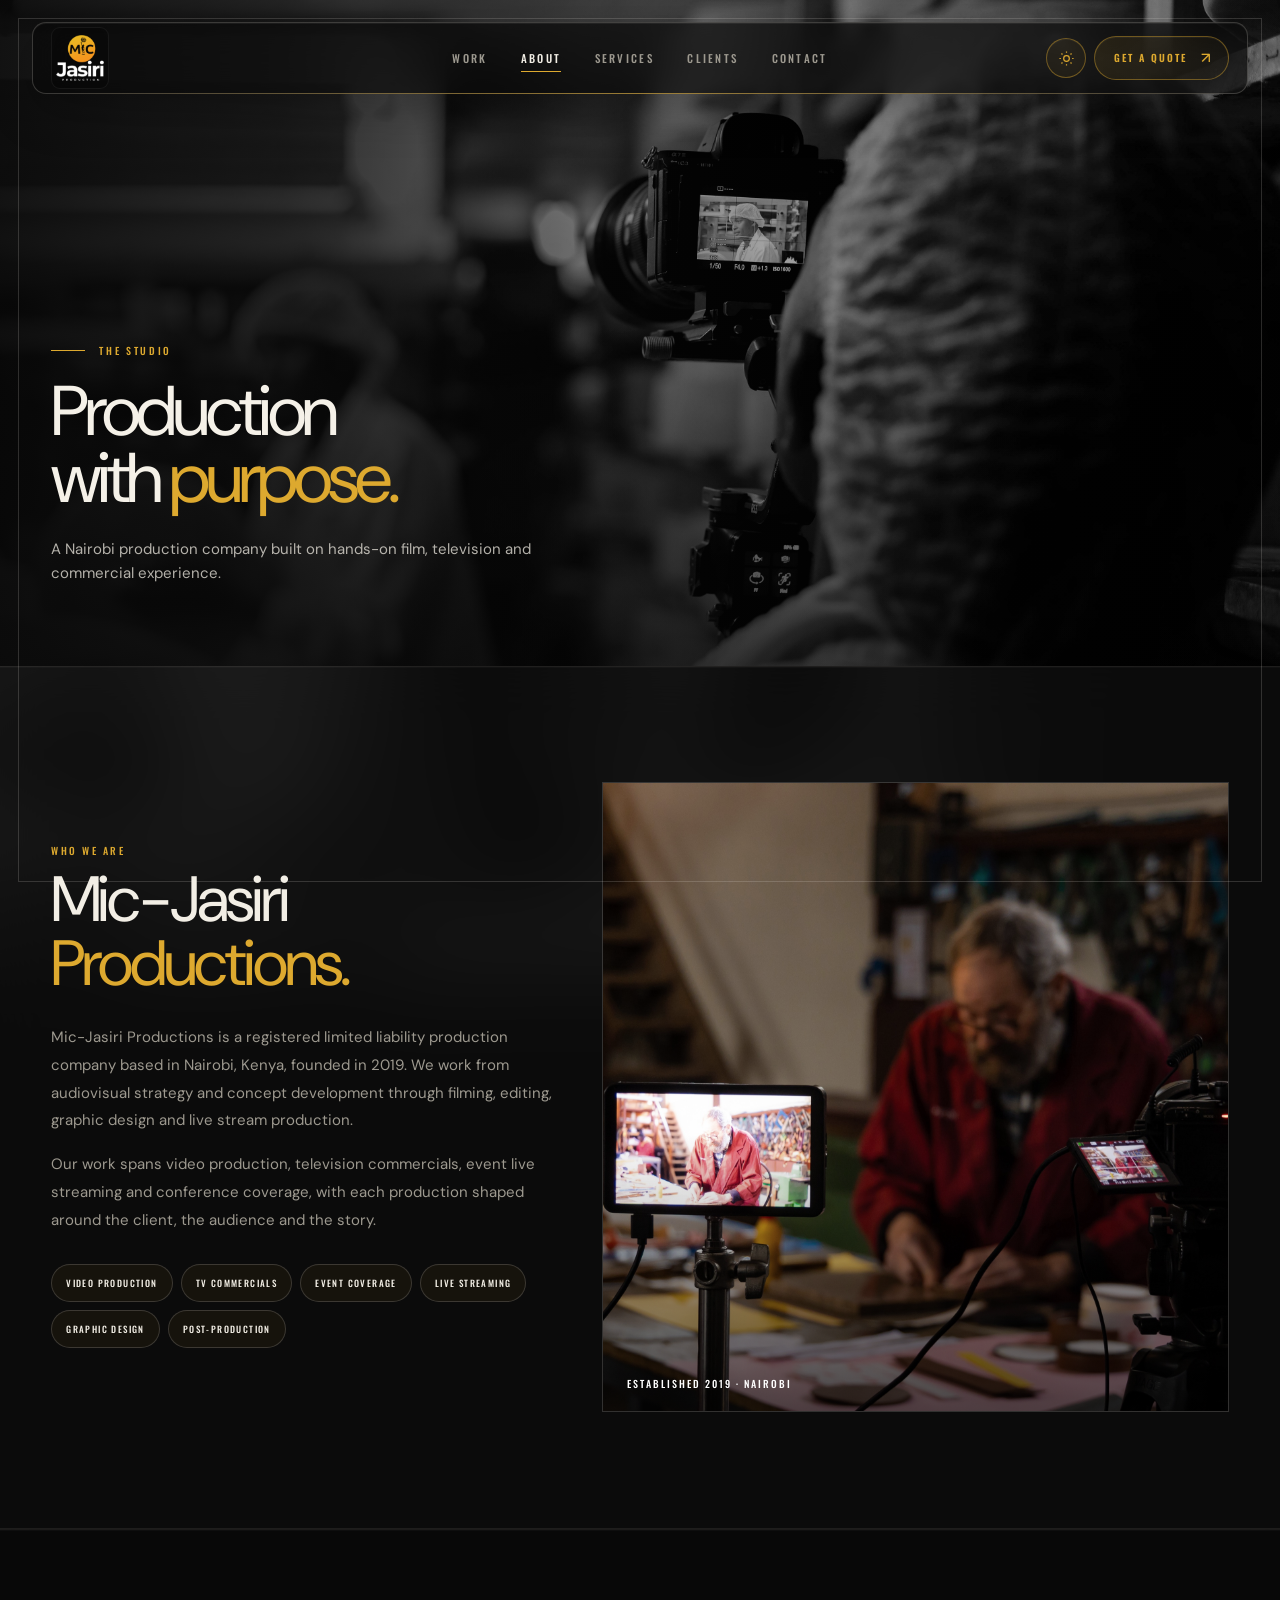
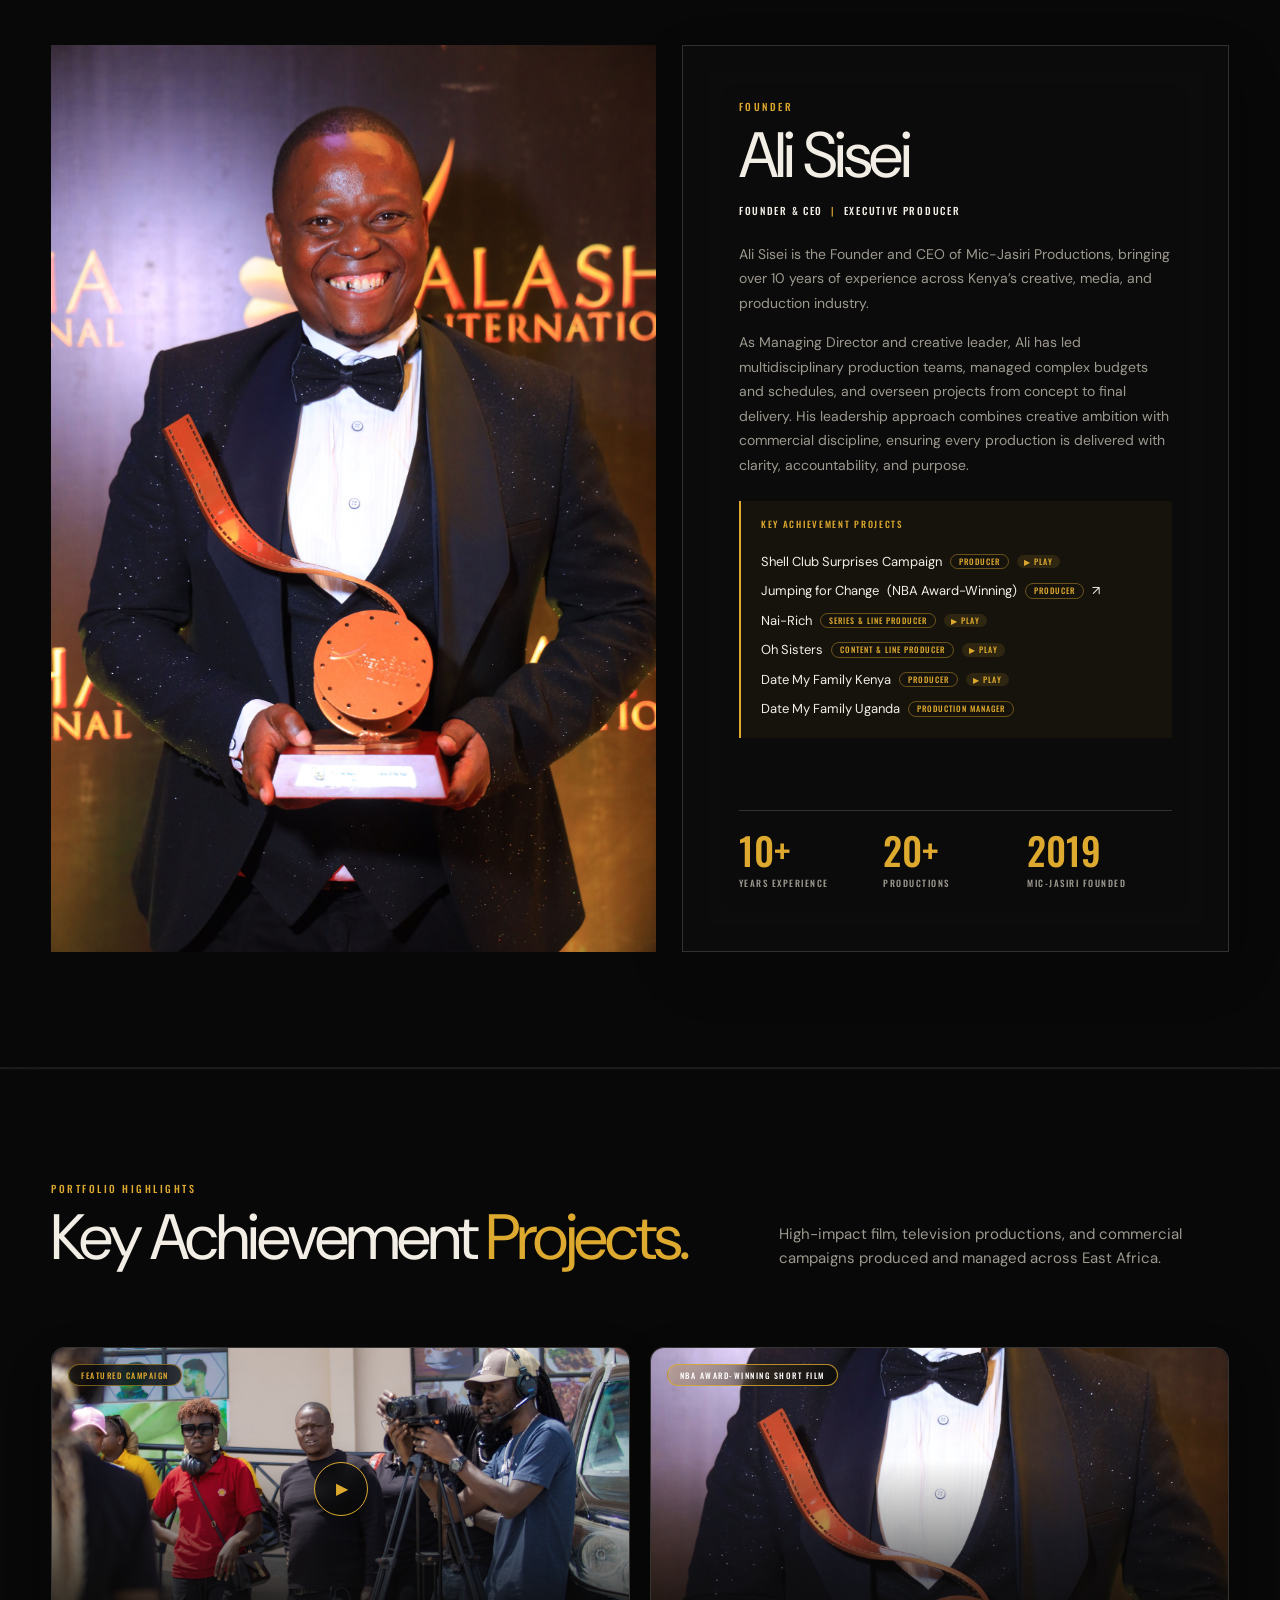
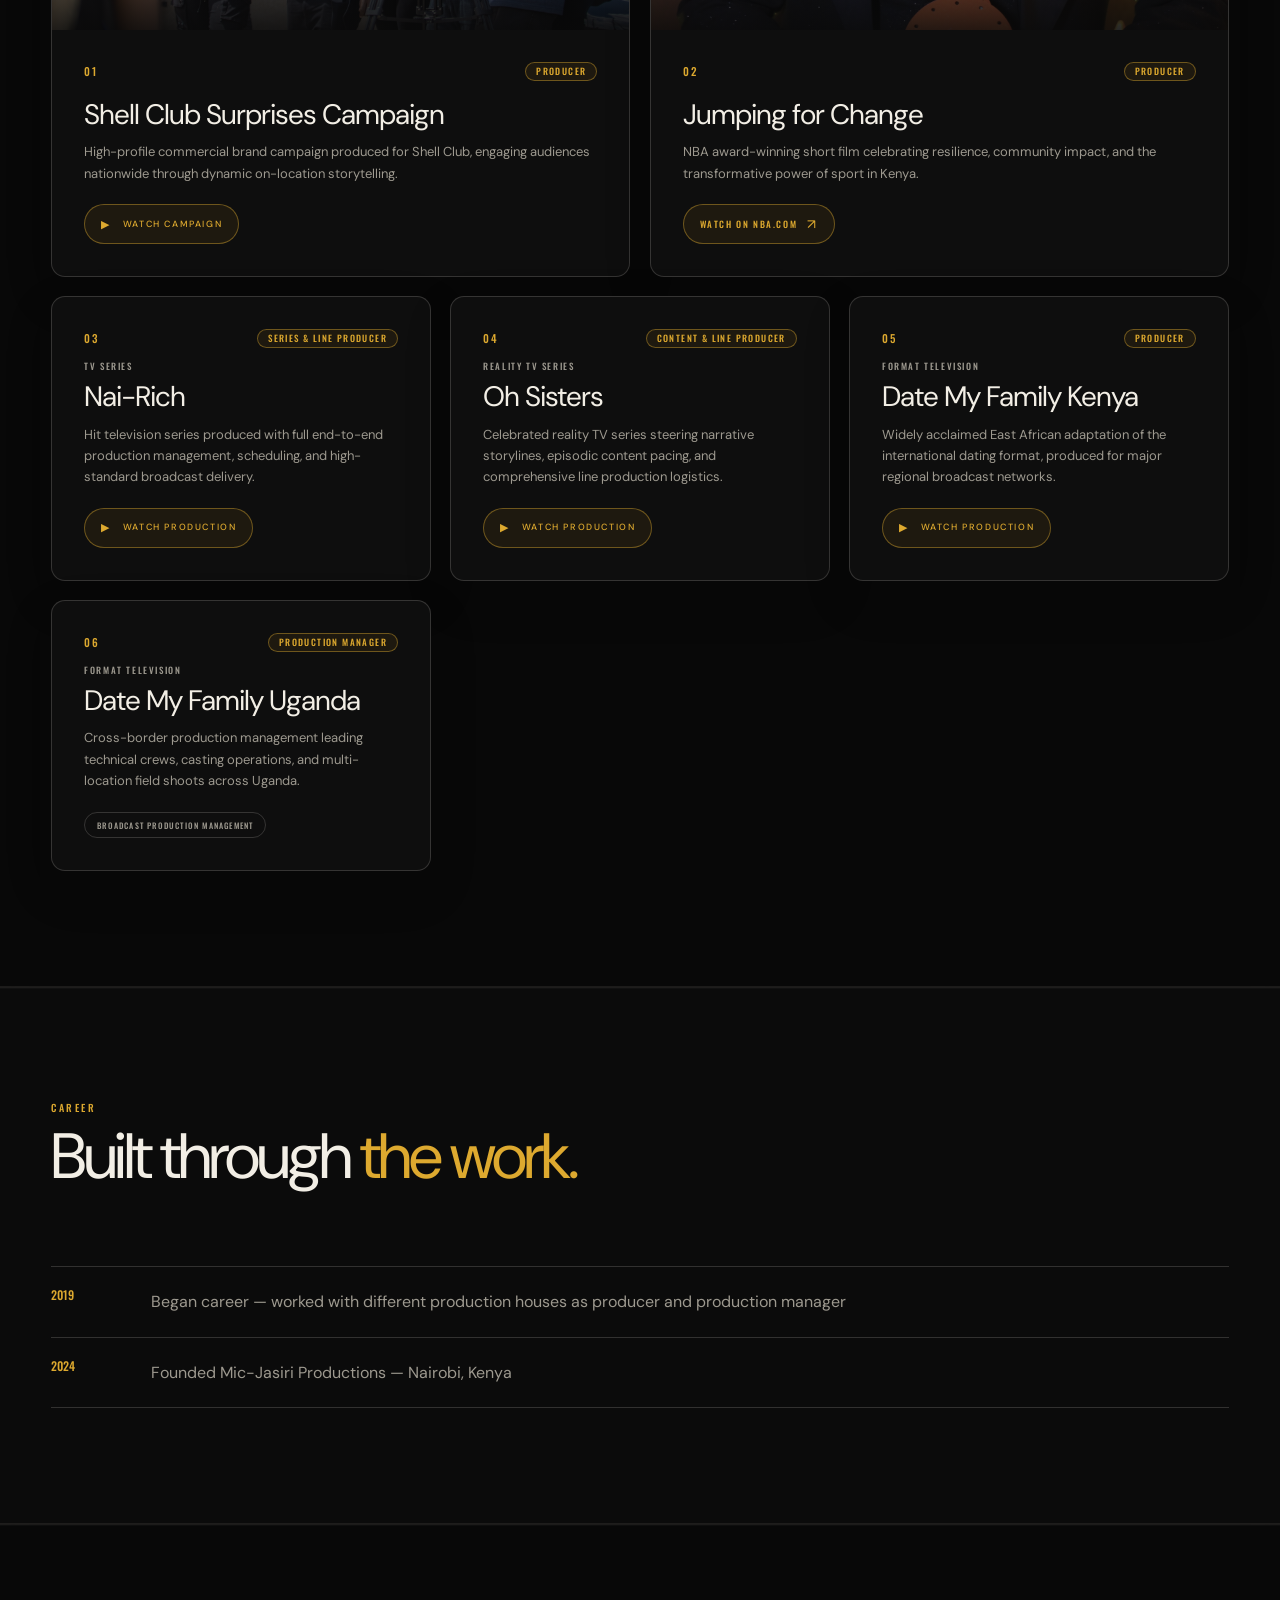
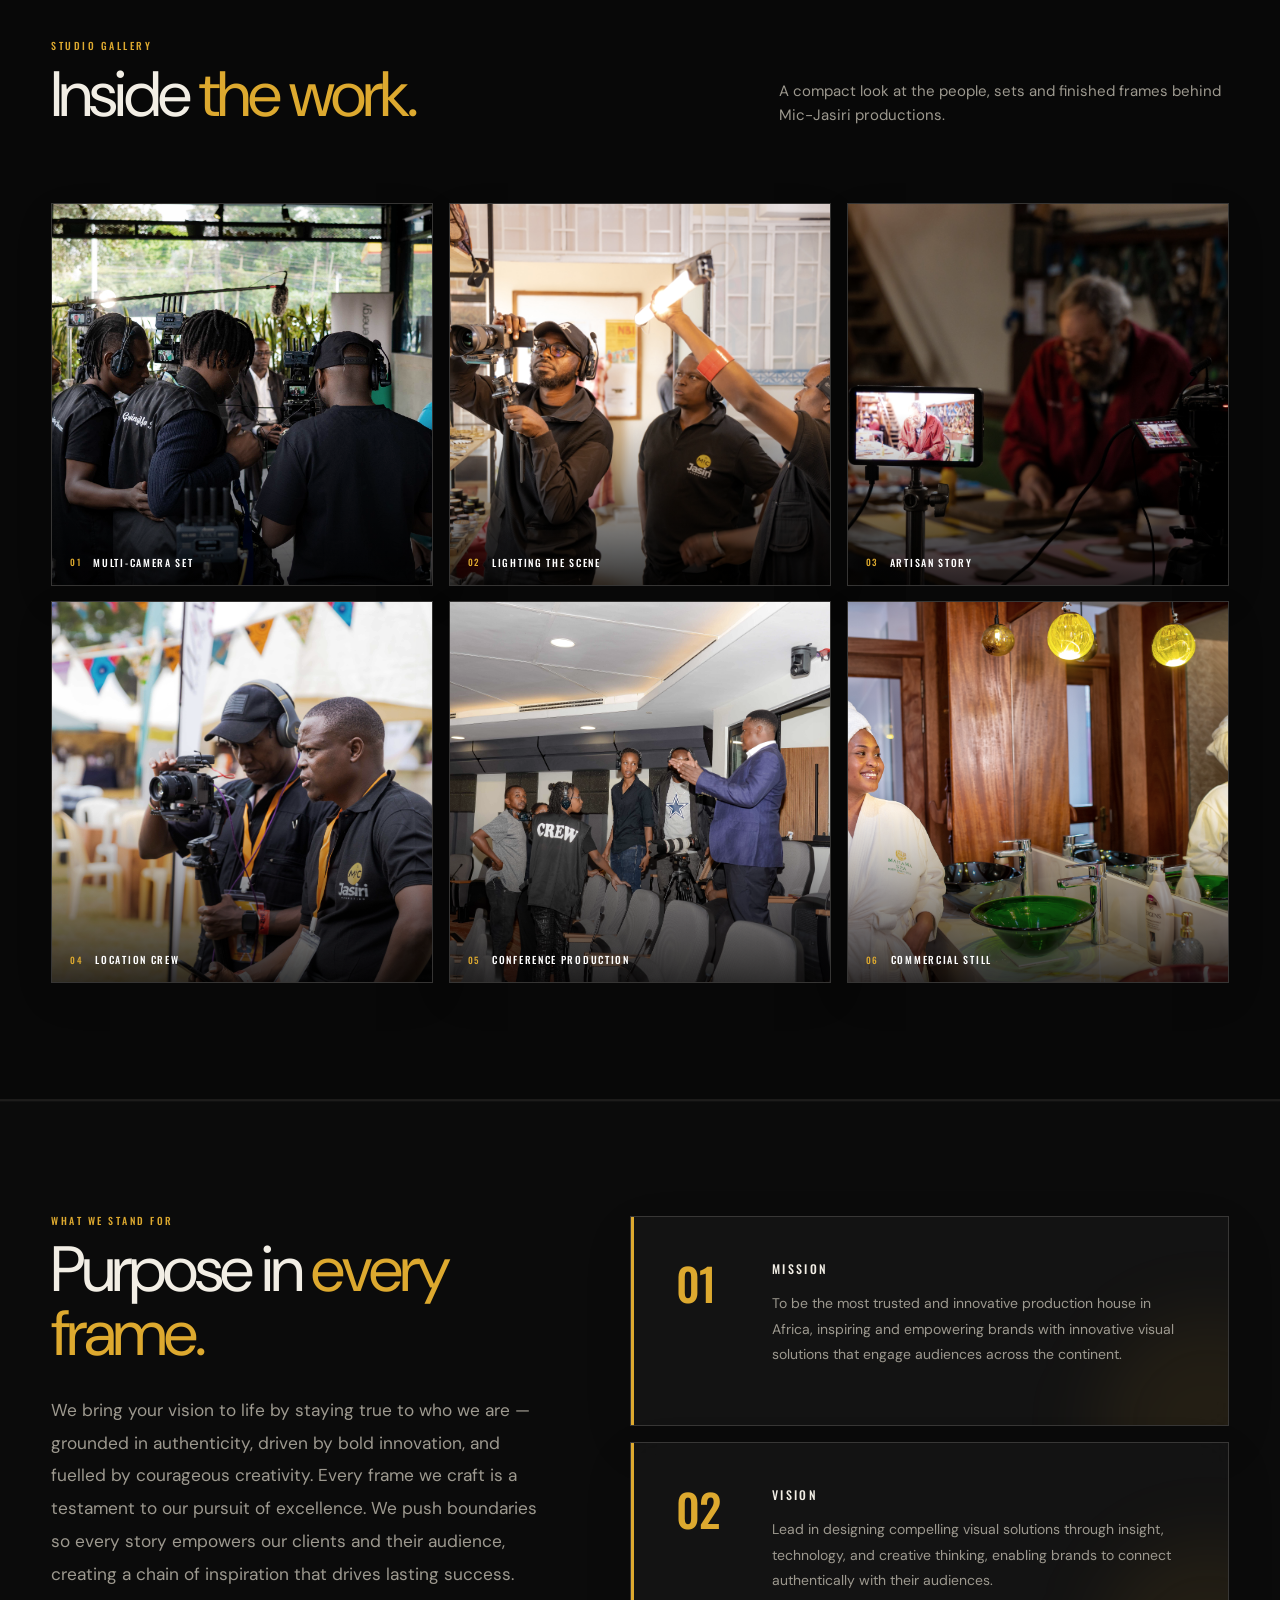
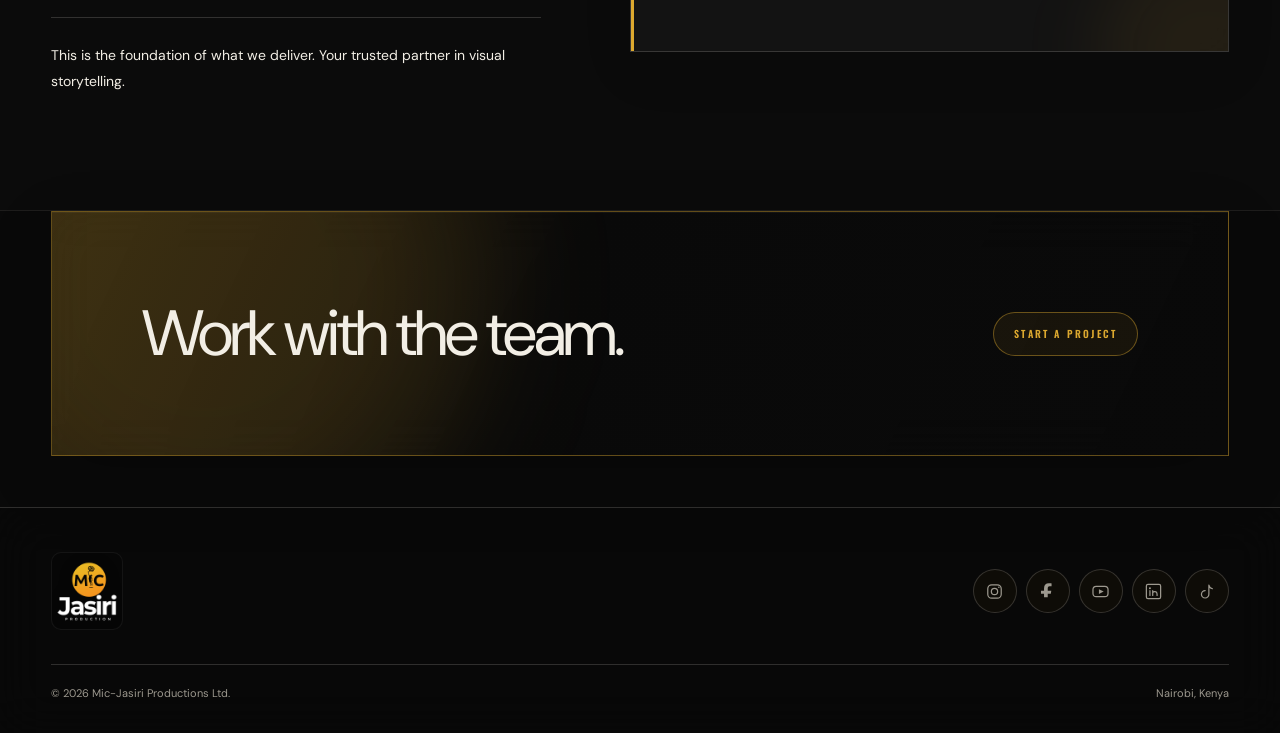
==== commit 79115760: "feat: implement on-site cinema video player modal for key achievement projects" ====
--- a/about.html
+++ b/about.html
@@ -3,10 +3,10 @@
 <nav class="mobile-panel" id="mobilePanel" data-mobile-panel aria-label="Mobile navigation" aria-hidden="true"><a href="index.html">Home</a><a href="work.html">Work</a><a href="about.html" aria-current="page">About</a><a href="services.html">Services</a><a href="clients.html">Clients</a><a href="contact.html">Contact</a></nav>
 <main id="main"><section class="hero page-hero about-hero"><div class="hero-media"><img src="5Y5A8582.jpg" alt="Mic-Jasiri camera filming a culinary production"></div><div class="hero-content reveal"><div class="eyebrow">The studio</div><h1>Production with <em>purpose.</em></h1><p class="hero-copy">A Nairobi production company built on hands-on film, television and commercial experience.</p></div></section>
 <section class="section alt"><div class="about-company-grid"><div class="about-company-copy reveal"><div class="kicker">Who we are</div><h2>Mic-Jasiri <em>Productions.</em></h2><p>Mic-Jasiri Productions is a registered limited liability production company based in Nairobi, Kenya, founded in 2019. We work from audiovisual strategy and concept development through filming, editing, graphic design and live stream production.</p><p>Our work spans video production, television commercials, event live streaming and conference coverage, with each production shaped around the client, the audience and the story.</p><div class="about-capabilities" aria-label="Production capabilities"><span>Video production</span><span>TV commercials</span><span>Event coverage</span><span>Live streaming</span><span>Graphic design</span><span>Post-production</span></div></div><figure class="about-company-image reveal"><img src="REMY4420.jpg" alt="Behind-the-scenes camera and production monitor filming an artisan at work" loading="lazy"><figcaption>Established 2019 · Nairobi</figcaption></figure></div></section>
-<section class="section founder-section"><div class="intro-grid"><div class="intro-image reveal"><img src="IMG_2493.JPG" alt="Ali Sisei holding a film award at the Kalasha International Film and TV Awards" loading="lazy"></div><div class="intro-copy founder-profile reveal"><div class="founder-bio"><div class="kicker">Founder</div><h2>Ali Sisei</h2><p class="founder-role">Founder &amp; CEO <span>|</span> Executive Producer</p><p>Ali Sisei is the Founder and CEO of Mic-Jasiri Productions, bringing over 10 years of experience across Kenya’s creative, media, and production industry.</p><p>As Managing Director and creative leader, Ali has led multidisciplinary production teams, managed complex budgets and schedules, and overseen projects from concept to final delivery. His leadership approach combines creative ambition with commercial discipline, ensuring every production is delivered with clarity, accountability, and purpose.</p><div class="founder-achievements"><strong>Key Achievement Projects</strong><ul class="founder-achievements-list"><li><a href="https://www.youtube.com/watch?v=9S-1DiG5oqs" target="_blank" rel="noopener"><cite>Shell Club Surprises Campaign</cite> <span class="role-pill">Producer</span> ↗</a></li><li><a href="https://www.nba.com/watch/video/jumping-for-change" target="_blank" rel="noopener"><cite>Jumping for Change</cite> (NBA Award-Winning) <span class="role-pill">Producer</span> ↗</a></li><li><a href="https://www.youtube.com/watch?v=ONWp-k6Bj3c" target="_blank" rel="noopener"><cite>Nai-Rich</cite> <span class="role-pill">Series &amp; Line Producer</span> ↗</a></li><li><a href="https://www.youtube.com/watch?v=c5Uskh1LuTI" target="_blank" rel="noopener"><cite>Oh Sisters</cite> <span class="role-pill">Content &amp; Line Producer</span> ↗</a></li><li><a href="https://www.youtube.com/watch?v=M4_vP6aFimM" target="_blank" rel="noopener"><cite>Date My Family Kenya</cite> <span class="role-pill">Producer</span> ↗</a></li><li><span class="no-link"><cite>Date My Family Uganda</cite> <span class="role-pill">Production Manager</span></span></li></ul></div></div><div class="stats"><div class="stat"><strong>10+</strong><span>Years experience</span></div><div class="stat"><strong>20+</strong><span>Productions</span></div><div class="stat"><strong>2019</strong><span>Mic-Jasiri founded</span></div></div></div></div></section>
-<section class="section key-achievements-section" id="achievements"><div class="section-heading reveal"><div><div class="kicker">Portfolio Highlights</div><h2>Key Achievement <em>Projects.</em></h2></div><p>High-impact film, television productions, and commercial campaigns produced and managed across East Africa.</p></div><div class="achievements-grid reveal"><article class="achievement-card achievement-featured"><div class="achievement-media"><img src="assets/work/shell-field-production.jpg" alt="Behind the scenes filming the Shell Club Surprises Campaign" loading="lazy"><span class="achievement-badge">Featured Campaign</span></div><div class="achievement-body"><div class="achievement-meta"><span class="achievement-index">01</span><span class="achievement-role">Producer</span></div><h3>Shell Club Surprises Campaign</h3><p class="achievement-desc">High-profile commercial brand campaign produced for Shell Club, engaging audiences nationwide through dynamic on-location storytelling.</p><div class="achievement-actions"><a class="achievement-link button" href="https://www.youtube.com/watch?v=9S-1DiG5oqs" target="_blank" rel="noopener" aria-label="Watch Shell Club Surprises Campaign on YouTube"><span>Watch Campaign</span> <span class="arrow" aria-hidden="true">↗</span></a></div></div></article><article class="achievement-card achievement-featured"><div class="achievement-media"><img src="IMG_2493.JPG" alt="Producer Ali Sisei holding Kalasha award celebrating film achievements" loading="lazy"><span class="achievement-badge award-badge">NBA Award-Winning Short Film</span></div><div class="achievement-body"><div class="achievement-meta"><span class="achievement-index">02</span><span class="achievement-role">Producer</span></div><h3>Jumping for Change</h3><p class="achievement-desc">NBA award-winning short film celebrating resilience, community impact, and the transformative power of sport in Kenya.</p><div class="achievement-actions"><a class="achievement-link button" href="https://www.nba.com/watch/video/jumping-for-change" target="_blank" rel="noopener" aria-label="Watch Jumping for Change on NBA.com"><span>Watch on NBA.com</span> <span class="arrow" aria-hidden="true">↗</span></a></div></div></article><article class="achievement-card"><div class="achievement-body"><div class="achievement-meta"><span class="achievement-index">03</span><span class="achievement-role">Series &amp; Line Producer</span></div><span class="achievement-format">TV Series</span><h3>Nai-Rich</h3><p class="achievement-desc">Hit television series produced with full end-to-end production management, scheduling, and high-standard broadcast delivery.</p><div class="achievement-actions"><a class="achievement-link" href="https://www.youtube.com/watch?v=ONWp-k6Bj3c" target="_blank" rel="noopener" aria-label="Watch Nai-Rich on YouTube"><span>Watch Production</span> <span class="arrow" aria-hidden="true">↗</span></a></div></div></article><article class="achievement-card"><div class="achievement-body"><div class="achievement-meta"><span class="achievement-index">04</span><span class="achievement-role">Content &amp; Line Producer</span></div><span class="achievement-format">Reality TV Series</span><h3>Oh Sisters</h3><p class="achievement-desc">Celebrated reality TV series steering narrative storylines, episodic content pacing, and comprehensive line production logistics.</p><div class="achievement-actions"><a class="achievement-link" href="https://www.youtube.com/watch?v=c5Uskh1LuTI" target="_blank" rel="noopener" aria-label="Watch Oh Sisters on YouTube"><span>Watch Production</span> <span class="arrow" aria-hidden="true">↗</span></a></div></div></article><article class="achievement-card"><div class="achievement-body"><div class="achievement-meta"><span class="achievement-index">05</span><span class="achievement-role">Producer</span></div><span class="achievement-format">Format Television</span><h3>Date My Family Kenya</h3><p class="achievement-desc">Widely acclaimed East African adaptation of the international dating format, produced for major regional broadcast networks.</p><div class="achievement-actions"><a class="achievement-link" href="https://www.youtube.com/watch?v=M4_vP6aFimM" target="_blank" rel="noopener" aria-label="Watch Date My Family Kenya on YouTube"><span>Watch Production</span> <span class="arrow" aria-hidden="true">↗</span></a></div></div></article><article class="achievement-card"><div class="achievement-body"><div class="achievement-meta"><span class="achievement-index">06</span><span class="achievement-role">Production Manager</span></div><span class="achievement-format">Format Television</span><h3>Date My Family Uganda</h3><p class="achievement-desc">Cross-border production management leading technical crews, casting operations, and multi-location field shoots across Uganda.</p><div class="achievement-actions"><span class="achievement-tag">Broadcast Production Management</span></div></div></article></div></section>
+<section class="section founder-section"><div class="intro-grid"><div class="intro-image reveal"><img src="IMG_2493.JPG" alt="Ali Sisei holding a film award at the Kalasha International Film and TV Awards" loading="lazy"></div><div class="intro-copy founder-profile reveal"><div class="founder-bio"><div class="kicker">Founder</div><h2>Ali Sisei</h2><p class="founder-role">Founder &amp; CEO <span>|</span> Executive Producer</p><p>Ali Sisei is the Founder and CEO of Mic-Jasiri Productions, bringing over 10 years of experience across Kenya’s creative, media, and production industry.</p><p>As Managing Director and creative leader, Ali has led multidisciplinary production teams, managed complex budgets and schedules, and overseen projects from concept to final delivery. His leadership approach combines creative ambition with commercial discipline, ensuring every production is delivered with clarity, accountability, and purpose.</p><div class="founder-achievements"><strong>Key Achievement Projects</strong><ul class="founder-achievements-list"><li><button class="founder-achievement-btn" type="button" data-video-id="9S-1DiG5oqs" data-video-title="Shell Club Surprises Campaign" data-video-role="Producer" data-video-url="https://www.youtube.com/watch?v=9S-1DiG5oqs"><cite>Shell Club Surprises Campaign</cite> <span class="role-pill">Producer</span> <span class="play-tag" aria-hidden="true">▶ Play</span></button></li><li><a href="https://www.nba.com/watch/video/jumping-for-change" target="_blank" rel="noopener"><cite>Jumping for Change</cite> (NBA Award-Winning) <span class="role-pill">Producer</span> ↗</a></li><li><button class="founder-achievement-btn" type="button" data-video-id="ONWp-k6Bj3c" data-video-title="Nai-Rich" data-video-role="Series &amp; Line Producer" data-video-url="https://www.youtube.com/watch?v=ONWp-k6Bj3c"><cite>Nai-Rich</cite> <span class="role-pill">Series &amp; Line Producer</span> <span class="play-tag" aria-hidden="true">▶ Play</span></button></li><li><button class="founder-achievement-btn" type="button" data-video-id="c5Uskh1LuTI" data-video-title="Oh Sisters" data-video-role="Content &amp; Line Producer" data-video-url="https://www.youtube.com/watch?v=c5Uskh1LuTI"><cite>Oh Sisters</cite> <span class="role-pill">Content &amp; Line Producer</span> <span class="play-tag" aria-hidden="true">▶ Play</span></button></li><li><button class="founder-achievement-btn" type="button" data-video-id="M4_vP6aFimM" data-video-title="Date My Family Kenya" data-video-role="Producer" data-video-url="https://www.youtube.com/watch?v=M4_vP6aFimM"><cite>Date My Family Kenya</cite> <span class="role-pill">Producer</span> <span class="play-tag" aria-hidden="true">▶ Play</span></button></li><li><span class="no-link"><cite>Date My Family Uganda</cite> <span class="role-pill">Production Manager</span></span></li></ul></div></div><div class="stats"><div class="stat"><strong>10+</strong><span>Years experience</span></div><div class="stat"><strong>20+</strong><span>Productions</span></div><div class="stat"><strong>2019</strong><span>Mic-Jasiri founded</span></div></div></div></div></section>
+<section class="section key-achievements-section" id="achievements"><div class="section-heading reveal"><div><div class="kicker">Portfolio Highlights</div><h2>Key Achievement <em>Projects.</em></h2></div><p>High-impact film, television productions, and commercial campaigns produced and managed across East Africa.</p></div><div class="achievements-grid reveal"><article class="achievement-card achievement-featured"><div class="achievement-media has-video" role="button" tabindex="0" data-video-id="9S-1DiG5oqs" data-video-title="Shell Club Surprises Campaign" data-video-role="Producer" data-video-url="https://www.youtube.com/watch?v=9S-1DiG5oqs" aria-label="Play Shell Club Surprises Campaign video"><img src="assets/work/shell-field-production.jpg" alt="Behind the scenes filming the Shell Club Surprises Campaign" loading="lazy"><span class="achievement-badge">Featured Campaign</span><span class="media-play-btn" aria-hidden="true">▶</span></div><div class="achievement-body"><div class="achievement-meta"><span class="achievement-index">01</span><span class="achievement-role">Producer</span></div><h3>Shell Club Surprises Campaign</h3><p class="achievement-desc">High-profile commercial brand campaign produced for Shell Club, engaging audiences nationwide through dynamic on-location storytelling.</p><div class="achievement-actions"><button class="achievement-link button play-video-trigger" type="button" data-video-id="9S-1DiG5oqs" data-video-title="Shell Club Surprises Campaign" data-video-role="Producer" data-video-url="https://www.youtube.com/watch?v=9S-1DiG5oqs" aria-label="Play Shell Club Surprises Campaign"><span class="play-icon" aria-hidden="true">▶</span> <span>Watch Campaign</span></button></div></div></article><article class="achievement-card achievement-featured"><div class="achievement-media"><img src="IMG_2493.JPG" alt="Producer Ali Sisei holding Kalasha award celebrating film achievements" loading="lazy"><span class="achievement-badge award-badge">NBA Award-Winning Short Film</span></div><div class="achievement-body"><div class="achievement-meta"><span class="achievement-index">02</span><span class="achievement-role">Producer</span></div><h3>Jumping for Change</h3><p class="achievement-desc">NBA award-winning short film celebrating resilience, community impact, and the transformative power of sport in Kenya.</p><div class="achievement-actions"><a class="achievement-link button" href="https://www.nba.com/watch/video/jumping-for-change" target="_blank" rel="noopener" aria-label="Watch Jumping for Change on NBA.com"><span>Watch on NBA.com</span> <span class="arrow" aria-hidden="true">↗</span></a></div></div></article><article class="achievement-card"><div class="achievement-body"><div class="achievement-meta"><span class="achievement-index">03</span><span class="achievement-role">Series &amp; Line Producer</span></div><span class="achievement-format">TV Series</span><h3>Nai-Rich</h3><p class="achievement-desc">Hit television series produced with full end-to-end production management, scheduling, and high-standard broadcast delivery.</p><div class="achievement-actions"><button class="achievement-link play-video-trigger" type="button" data-video-id="ONWp-k6Bj3c" data-video-title="Nai-Rich" data-video-role="Series &amp; Line Producer" data-video-url="https://www.youtube.com/watch?v=ONWp-k6Bj3c" aria-label="Play Nai-Rich on YouTube"><span class="play-icon" aria-hidden="true">▶</span> <span>Watch Production</span></button></div></div></article><article class="achievement-card"><div class="achievement-body"><div class="achievement-meta"><span class="achievement-index">04</span><span class="achievement-role">Content &amp; Line Producer</span></div><span class="achievement-format">Reality TV Series</span><h3>Oh Sisters</h3><p class="achievement-desc">Celebrated reality TV series steering narrative storylines, episodic content pacing, and comprehensive line production logistics.</p><div class="achievement-actions"><button class="achievement-link play-video-trigger" type="button" data-video-id="c5Uskh1LuTI" data-video-title="Oh Sisters" data-video-role="Content &amp; Line Producer" data-video-url="https://www.youtube.com/watch?v=c5Uskh1LuTI" aria-label="Play Oh Sisters on YouTube"><span class="play-icon" aria-hidden="true">▶</span> <span>Watch Production</span></button></div></div></article><article class="achievement-card"><div class="achievement-body"><div class="achievement-meta"><span class="achievement-index">05</span><span class="achievement-role">Producer</span></div><span class="achievement-format">Format Television</span><h3>Date My Family Kenya</h3><p class="achievement-desc">Widely acclaimed East African adaptation of the international dating format, produced for major regional broadcast networks.</p><div class="achievement-actions"><button class="achievement-link play-video-trigger" type="button" data-video-id="M4_vP6aFimM" data-video-title="Date My Family Kenya" data-video-role="Producer" data-video-url="https://www.youtube.com/watch?v=M4_vP6aFimM" aria-label="Play Date My Family Kenya on YouTube"><span class="play-icon" aria-hidden="true">▶</span> <span>Watch Production</span></button></div></div></article><article class="achievement-card"><div class="achievement-body"><div class="achievement-meta"><span class="achievement-index">06</span><span class="achievement-role">Production Manager</span></div><span class="achievement-format">Format Television</span><h3>Date My Family Uganda</h3><p class="achievement-desc">Cross-border production management leading technical crews, casting operations, and multi-location field shoots across Uganda.</p><div class="achievement-actions"><span class="achievement-tag">Broadcast Production Management</span></div></div></article></div></section>
 <section class="section alt"><div class="section-heading reveal"><div><div class="kicker">Career</div><h2>Built through <em>the work.</em></h2></div></div><div class="timeline reveal"><div class="timeline-row"><strong>2019</strong><span>Began career — worked with different production houses as producer and production manager</span></div><div class="timeline-row"><strong>2024</strong><span>Founded Mic-Jasiri Productions — Nairobi, Kenya</span></div></div></section>
 <section class="section about-gallery-section"><div class="section-heading reveal"><div><div class="kicker">Studio gallery</div><h2>Inside <em>the work.</em></h2></div><p>A compact look at the people, sets and finished frames behind Mic-Jasiri productions.</p></div><div class="about-gallery-grid"><figure class="about-gallery-item reveal"><img src="REM00304.jpg" alt="Mic-Jasiri crew operating a multi-camera interview set" loading="lazy"><figcaption><span>01</span><strong>Multi-camera set</strong></figcaption></figure><figure class="about-gallery-item reveal"><img src="REMY4796.jpg" alt="Mic-Jasiri crew lighting and filming a retail scene" loading="lazy"><figcaption><span>02</span><strong>Lighting the scene</strong></figcaption></figure><figure class="about-gallery-item reveal"><img src="REMY4420.jpg" alt="Camera and production monitor filming an artisan at work" loading="lazy"><figcaption><span>03</span><strong>Artisan story</strong></figcaption></figure><figure class="about-gallery-item reveal"><img src="IMG_0307.jpg" alt="Mic-Jasiri camera team working at an outdoor event" loading="lazy"><figcaption><span>04</span><strong>Location crew</strong></figcaption></figure><figure class="about-gallery-item reveal"><img src="con4.jpg" alt="Production crew coordinating conference coverage" loading="lazy"><figcaption><span>05</span><strong>Conference production</strong></figcaption></figure><figure class="about-gallery-item reveal"><img src="manama.jpg" alt="Finished commercial photograph for Manama Spa" loading="lazy"><figcaption><span>06</span><strong>Commercial still</strong></figcaption></figure></div></section>
 <section class="section alt values-section"><div class="values-layout"><div class="values-statement reveal"><div class="kicker">What we stand for</div><h2>Purpose in <em>every frame.</em></h2><p>We bring your vision to life by staying true to who we are — grounded in authenticity, driven by bold innovation, and fuelled by courageous creativity. Every frame we craft is a testament to our pursuit of excellence. We push boundaries so every story empowers our clients and their audience, creating a chain of inspiration that drives lasting success.</p><p class="values-closing">This is the foundation of what we deliver. Your trusted partner in visual storytelling.</p></div><div class="values-principles"><article class="value-card reveal"><span class="value-number">01</span><div><h3>Mission</h3><p>To be the most trusted and innovative production house in Africa, inspiring and empowering brands with innovative visual solutions that engage audiences across the continent.</p></div></article><article class="value-card reveal"><span class="value-number">02</span><div><h3>Vision</h3><p>Lead in designing compelling visual solutions through insight, technology, and creative thinking, enabling brands to connect authentically with their audiences.</p></div></article></div></div></section>
 <section class="cta-panel reveal"><h2>Work with the team.</h2><a class="button" href="contact.html">Start a project</a></section></main>
-<footer class="footer"><div class="footer-top"><a class="footer-brand" href="index.html"><span class="footer-brand-mark" aria-hidden="true"><img class="brand-logo" src="mic-jasiri-logo-white.png" alt=""></span></a><div class="socials social-icons" aria-label="Social media"><a href="https://www.instagram.com/mic_jasiri?igsh=bXJtYTFuajl4eHQ2&amp;utm_source=qr" target="_blank" rel="noopener" aria-label="Instagram"><svg viewBox="0 0 24 24" aria-hidden="true"><rect x="3.5" y="3.5" width="17" height="17" rx="5"/><circle cx="12" cy="12" r="4"/><circle class="social-dot" cx="17.5" cy="6.7" r="1"/></svg></a><a href="https://www.facebook.com/share/1CodxeUPYJ/?mibextid=wwXIfr" target="_blank" rel="noopener" aria-label="Facebook"><svg viewBox="0 0 24 24" aria-hidden="true"><path class="social-fill" d="M14.2 8.2h3V4.4c-.5-.1-2.2-.2-4.1-.2-4 0-6.7 2.4-6.7 6.9V15H2v4.3h4.4V24h5.3v-4.7h4.4l.7-4.3h-5.1v-3.5c0-1.3.4-3.3 2.5-3.3Z" transform="translate(2 -2) scale(.88)"/></svg></a><a href="https://www.youtube.com/@MICJASIRI" target="_blank" rel="noopener" aria-label="YouTube"><svg viewBox="0 0 24 24" aria-hidden="true"><rect x="2.5" y="5.5" width="19" height="13" rx="4"/><path class="social-fill" d="m10 9 6 3-6 3Z"/></svg></a><a href="https://www.linkedin.com/company/mic-jasiri/" target="_blank" rel="noopener" aria-label="LinkedIn"><svg viewBox="0 0 24 24" aria-hidden="true"><rect x="3" y="3" width="18" height="18" rx="2"/><circle class="social-fill" cx="7.5" cy="8" r="1.3"/><path d="M7.5 11v6M11 17v-6m0 2.6c.8-1.8 5.5-2.2 5.5 1.5V17"/></svg></a><a href="https://www.tiktok.com/@mic.jasiri.produc?_r=1&amp;_t=ZS-95igLde9VGX" target="_blank" rel="noopener" aria-label="TikTok"><svg viewBox="0 0 24 24" aria-hidden="true"><path d="M15 4v11.5a4.7 4.7 0 1 1-4.7-4.7M15 4c.4 2.5 1.8 4 4.5 4.5"/></svg></a></div></div><div class="footer-bottom"><span>© 2026 Mic-Jasiri Productions Ltd.</span><span>Nairobi, Kenya</span></div></footer><script src="assets/js/site.js"></script></body></html>
+<footer class="footer"><div class="footer-top"><a class="footer-brand" href="index.html"><span class="footer-brand-mark" aria-hidden="true"><img class="brand-logo" src="mic-jasiri-logo-white.png" alt=""></span></a><div class="socials social-icons" aria-label="Social media"><a href="https://www.instagram.com/mic_jasiri?igsh=bXJtYTFuajl4eHQ2&amp;utm_source=qr" target="_blank" rel="noopener" aria-label="Instagram"><svg viewBox="0 0 24 24" aria-hidden="true"><rect x="3.5" y="3.5" width="17" height="17" rx="5"/><circle cx="12" cy="12" r="4"/><circle class="social-dot" cx="17.5" cy="6.7" r="1"/></svg></a><a href="https://www.facebook.com/share/1CodxeUPYJ/?mibextid=wwXIfr" target="_blank" rel="noopener" aria-label="Facebook"><svg viewBox="0 0 24 24" aria-hidden="true"><path class="social-fill" d="M14.2 8.2h3V4.4c-.5-.1-2.2-.2-4.1-.2-4 0-6.7 2.4-6.7 6.9V15H2v4.3h4.4V24h5.3v-4.7h4.4l.7-4.3h-5.1v-3.5c0-1.3.4-3.3 2.5-3.3Z" transform="translate(2 -2) scale(.88)"/></svg></a><a href="https://www.youtube.com/@MICJASIRI" target="_blank" rel="noopener" aria-label="YouTube"><svg viewBox="0 0 24 24" aria-hidden="true"><rect x="2.5" y="5.5" width="19" height="13" rx="4"/><path class="social-fill" d="m10 9 6 3-6 3Z"/></svg></a><a href="https://www.linkedin.com/company/mic-jasiri/" target="_blank" rel="noopener" aria-label="LinkedIn"><svg viewBox="0 0 24 24" aria-hidden="true"><rect x="3" y="3" width="18" height="18" rx="2"/><circle class="social-fill" cx="7.5" cy="8" r="1.3"/><path d="M7.5 11v6M11 17v-6m0 2.6c.8-1.8 5.5-2.2 5.5 1.5V17"/></svg></a><a href="https://www.tiktok.com/@mic.jasiri.produc?_r=1&amp;_t=ZS-95igLde9VGX" target="_blank" rel="noopener" aria-label="TikTok"><svg viewBox="0 0 24 24" aria-hidden="true"><path d="M15 4v11.5a4.7 4.7 0 1 1-4.7-4.7M15 4c.4 2.5 1.8 4 4.5 4.5"/></svg></a></div></div><div class="footer-bottom"><span>© 2026 Mic-Jasiri Productions Ltd.</span><span>Nairobi, Kenya</span></div></footer><dialog class="video-modal" data-video-modal aria-label="Video Player"><div class="video-modal-shell"><button class="video-modal-close" type="button" data-video-close aria-label="Close video player">×</button><div class="video-modal-player-wrap"><iframe class="video-modal-iframe" id="videoModalIframe" src="" title="Video Player" allow="accelerometer; autoplay; clipboard-write; encrypted-media; gyroscope; picture-in-picture; web-share" allowfullscreen></iframe></div><div class="video-modal-footer"><div class="video-modal-info"><h3 class="video-modal-title" id="videoModalTitle"></h3><span class="video-modal-role" id="videoModalRole"></span></div><a class="video-modal-ext-link" id="videoModalExternal" href="" target="_blank" rel="noopener"><span>Open on YouTube</span> <span aria-hidden="true">↗</span></a></div></div></dialog><script src="assets/js/site.js"></script></body></html>
--- a/assets/css/site.css
+++ b/assets/css/site.css
@@ -157,3 +157,48 @@
   .achievement-actions .achievement-link{width:100%;justify-content:center}
 }
 
+/* Video Modal & Cinema Lightbox */
+.video-modal{width:min(980px,calc(100% - 32px));padding:0;border:1px solid rgba(245,241,232,.18);border-radius:20px;background:rgba(10,10,10,.95);color:var(--text);box-shadow:0 36px 100px rgba(0,0,0,.85);overflow:hidden;backdrop-filter:blur(24px);-webkit-backdrop-filter:blur(24px)}
+.video-modal::backdrop{background:rgba(0,0,0,.85);backdrop-filter:blur(16px);-webkit-backdrop-filter:blur(16px)}
+.video-modal[open]{animation:video-modal-in .34s cubic-bezier(.16,1,.3,1)}
+@keyframes video-modal-in{from{opacity:0;transform:scale(.95) translateY(14px)}to{opacity:1;transform:none}}
+.video-modal-shell{position:relative;display:flex;flex-direction:column}
+.video-modal-close{position:absolute;z-index:10;top:14px;right:14px;width:38px;height:38px;border:1px solid rgba(255,255,255,.2);border-radius:50%;background:rgba(0,0,0,.65);color:#fff;font:300 24px/1 var(--sans);cursor:pointer;display:grid;place-items:center;transition:background .2s,border-color .2s;backdrop-filter:blur(8px);-webkit-backdrop-filter:blur(8px)}
+.video-modal-close:hover{background:var(--yellow);color:#090909;border-color:var(--yellow)}
+.video-modal-player-wrap{position:relative;width:100%;aspect-ratio:16/9;background:#000;overflow:hidden}
+.video-modal-iframe{position:absolute;inset:0;width:100%;height:100%;border:0}
+.video-modal-footer{display:flex;justify-content:space-between;align-items:center;gap:18px;padding:18px 24px;border-top:1px solid var(--line);background:color-mix(in srgb,var(--surface) 95%,transparent)}
+.video-modal-info{display:flex;align-items:center;gap:12px;min-width:0}
+.video-modal-title{margin:0;font:400 clamp(18px,2vw,24px)/1.2 var(--sans);letter-spacing:-.8px;color:var(--text);white-space:nowrap;overflow:hidden;text-overflow:ellipsis}
+.video-modal-role{padding:3px 9px;border:1px solid var(--line-strong);border-radius:999px;font:500 8px/1.2 var(--cond);letter-spacing:1.2px;text-transform:uppercase;color:var(--yellow);white-space:nowrap}
+.video-modal-ext-link{display:inline-flex;align-items:center;gap:6px;color:var(--muted);font:500 9px/1 var(--cond);letter-spacing:1.4px;text-transform:uppercase;text-decoration:none;transition:color .2s;white-space:nowrap}
+.video-modal-ext-link:hover{color:var(--yellow)}
+.video-modal-open{overflow:hidden}
+
+/* Media Play Overlay */
+.achievement-media.has-video{cursor:pointer}
+.media-play-btn{position:absolute;z-index:3;top:50%;left:50%;transform:translate(-50%,-50%);width:54px;height:54px;border-radius:50%;background:rgba(9,9,9,.72);border:1.5px solid var(--yellow);color:var(--yellow);display:grid;place-items:center;font-size:16px;padding-left:3px;backdrop-filter:blur(8px);-webkit-backdrop-filter:blur(8px);box-shadow:0 8px 24px rgba(0,0,0,.5);transition:transform .3s cubic-bezier(.2,.8,.2,1),background .2s,color .2s}
+.achievement-card:hover .media-play-btn,.achievement-media.has-video:focus-visible .media-play-btn{transform:translate(-50%,-50%) scale(1.12);background:var(--yellow);color:#090909}
+.play-icon{display:inline-block;font-size:11px;margin-right:2px}
+.play-video-trigger{cursor:pointer}
+button.achievement-link{appearance:none;font-family:inherit}
+
+/* Founder achievements button styling */
+.founder-achievement-btn{appearance:none;background:none;border:none;padding:0;margin:0;font:inherit;text-align:left;cursor:pointer;display:inline-flex;align-items:center;gap:8px;color:var(--text);font-size:13px;transition:color .2s}
+.founder-achievement-btn:hover{color:var(--yellow)}
+.founder-achievement-btn:focus-visible{outline:2px solid var(--yellow);outline-offset:3px}
+.play-tag{display:inline-flex;align-items:center;gap:4px;padding:2px 7px;border-radius:999px;background:rgba(221,169,47,.12);color:var(--yellow);font:500 8px/1.2 var(--cond);letter-spacing:1px;text-transform:uppercase}
+
+html[data-theme="light"] .video-modal{background:rgba(246,242,234,.98);border-color:rgba(23,20,15,.15);box-shadow:0 36px 100px rgba(45,35,20,.35)}
+html[data-theme="light"] .video-modal-footer{background:rgba(240,235,225,.95)}
+html[data-theme="light"] .video-modal-close{background:rgba(255,255,255,.8);color:#111;border-color:rgba(0,0,0,.15)}
+html[data-theme="light"] .video-modal-close:hover{background:var(--yellow);color:#090909}
+
+@media(max-width:680px){
+  .video-modal{width:calc(100% - 20px);border-radius:14px}
+  .video-modal-footer{flex-direction:column;align-items:flex-start;gap:10px;padding:14px 16px}
+  .video-modal-title{font-size:16px}
+  .video-modal-close{top:10px;right:10px;width:34px;height:34px;font-size:20px}
+}
+
+
